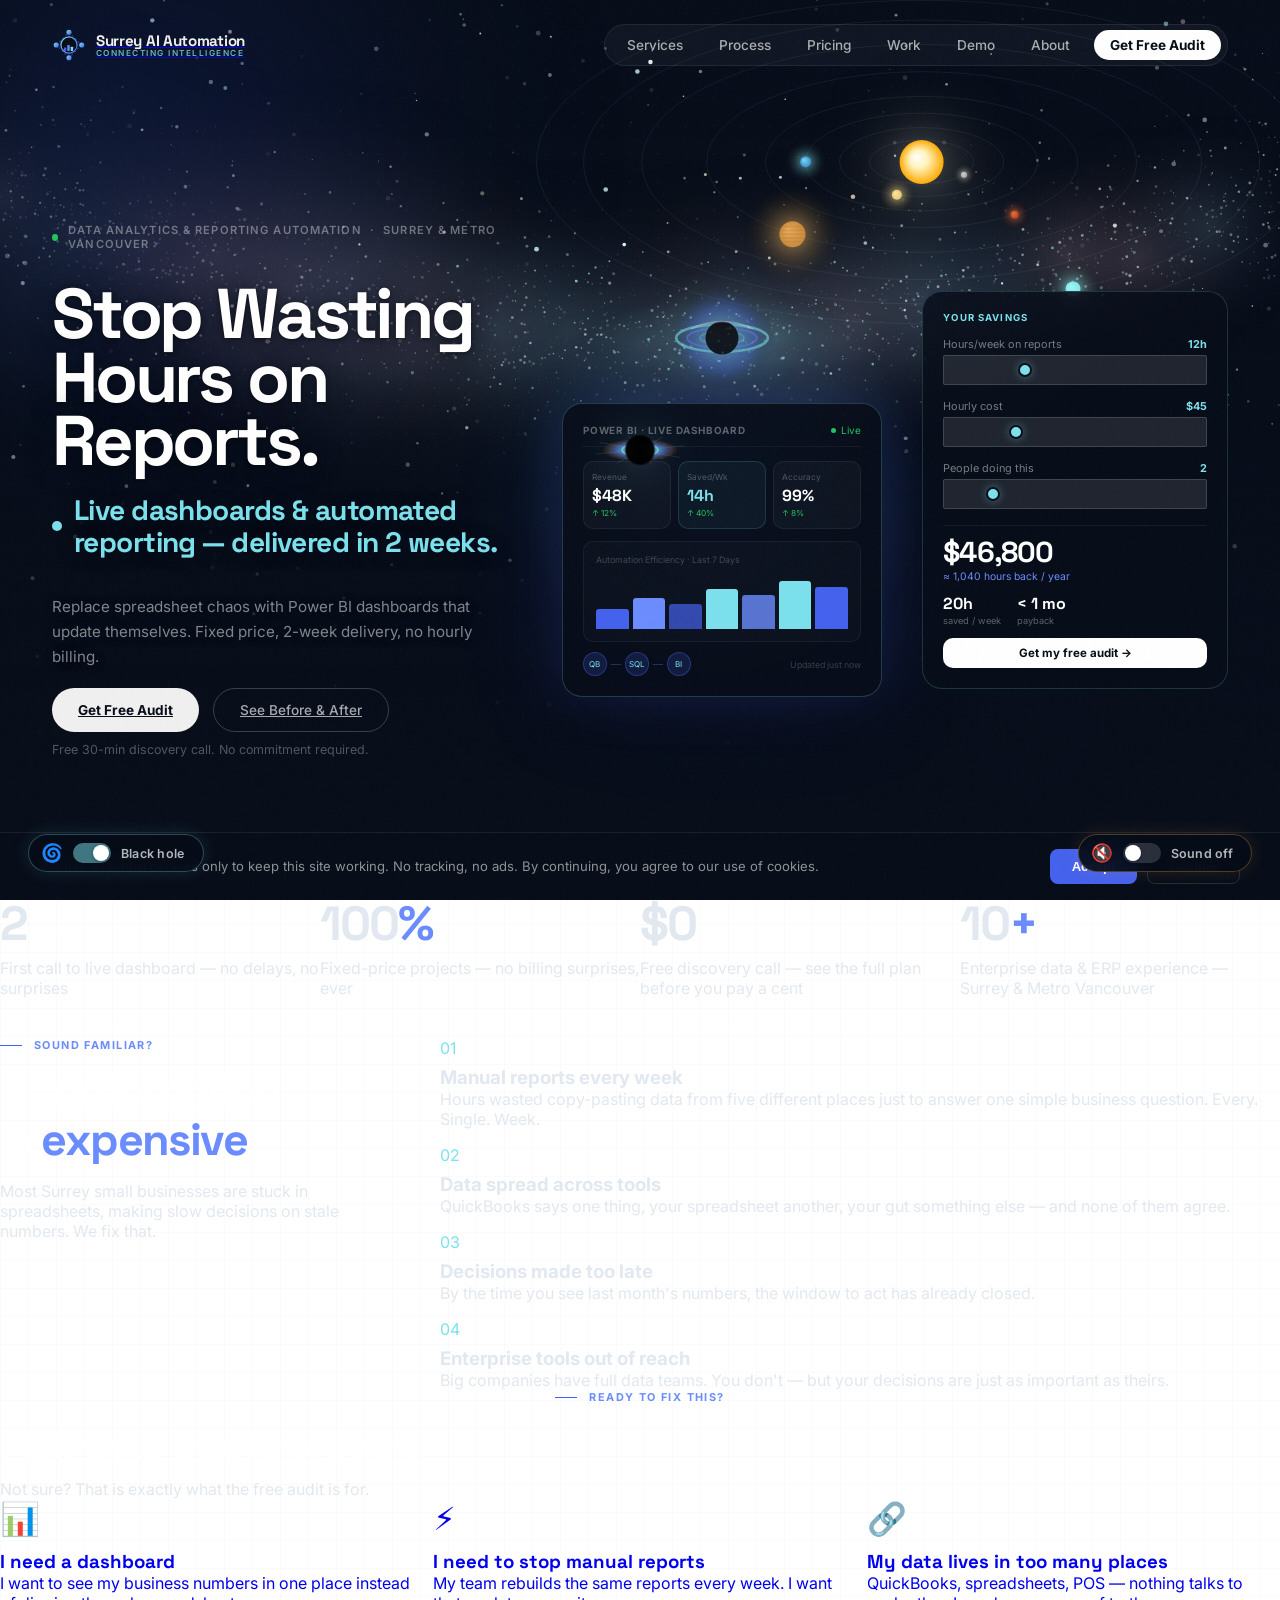
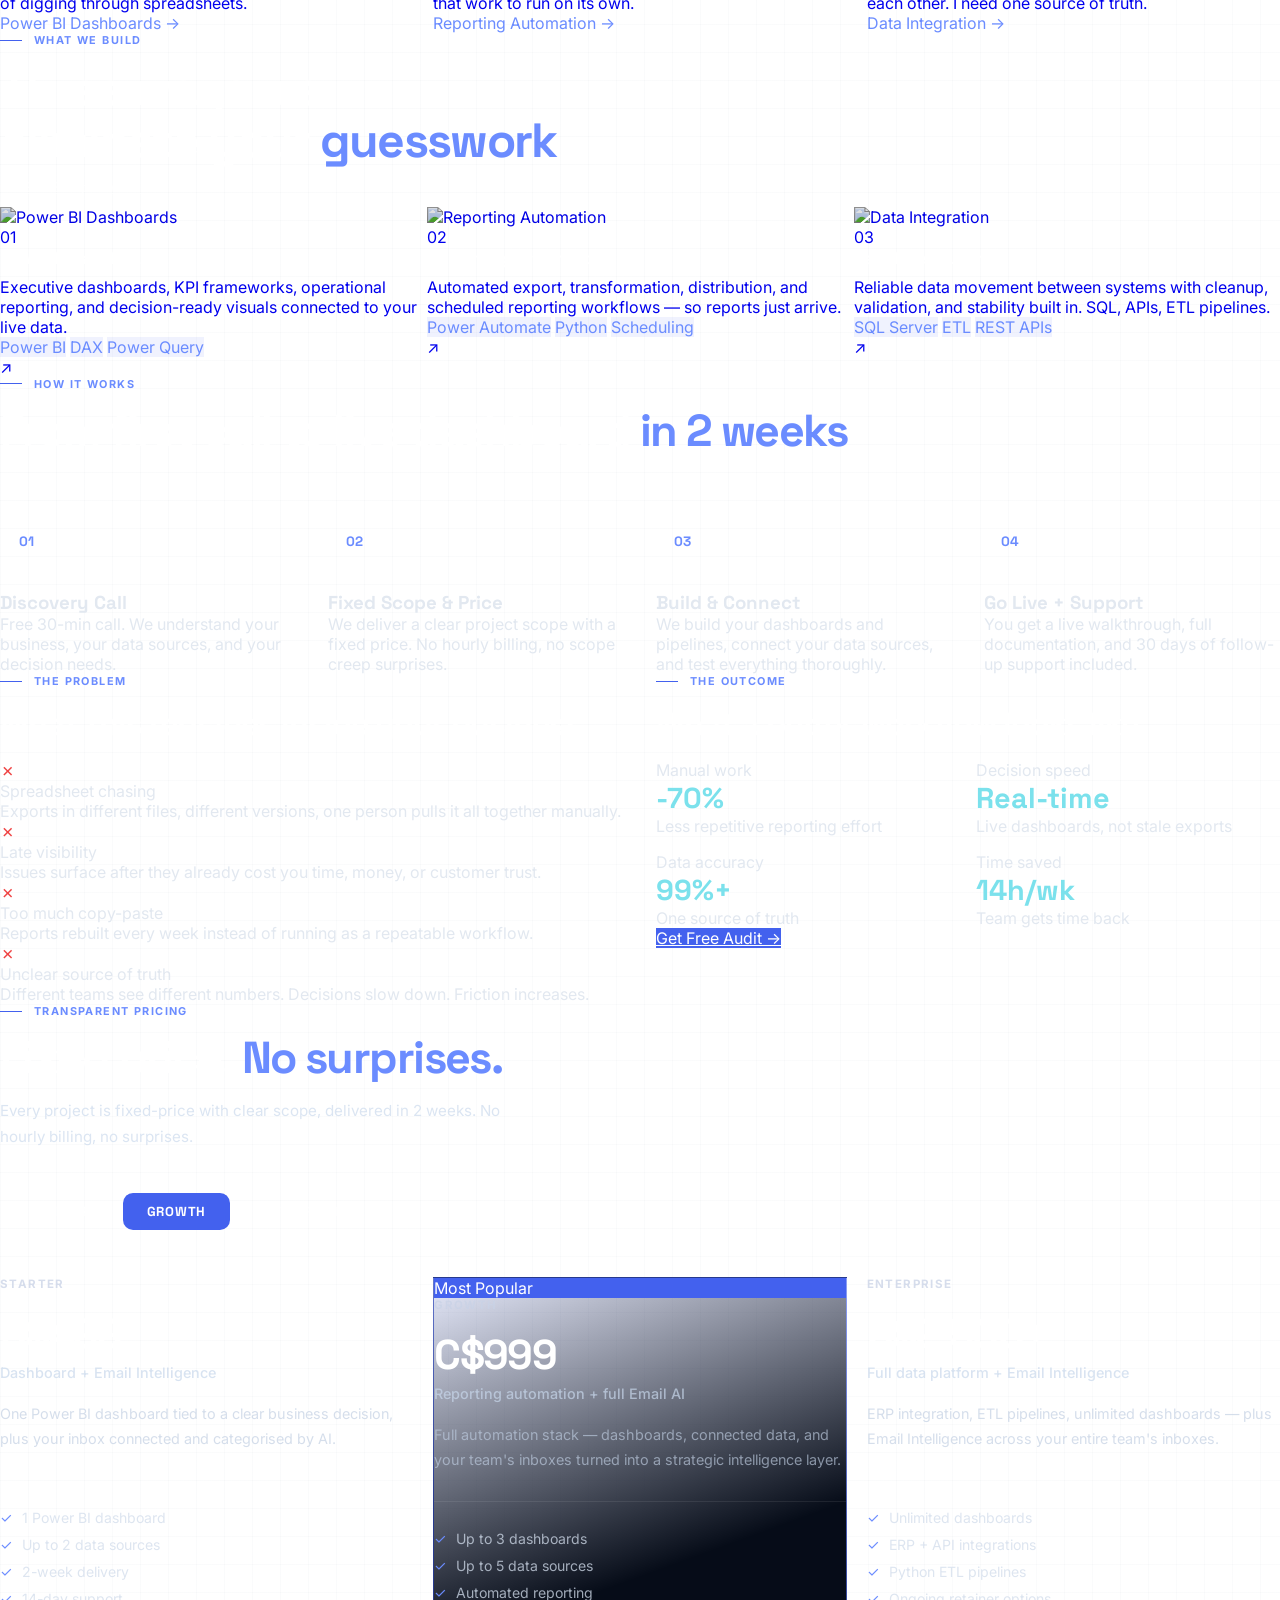
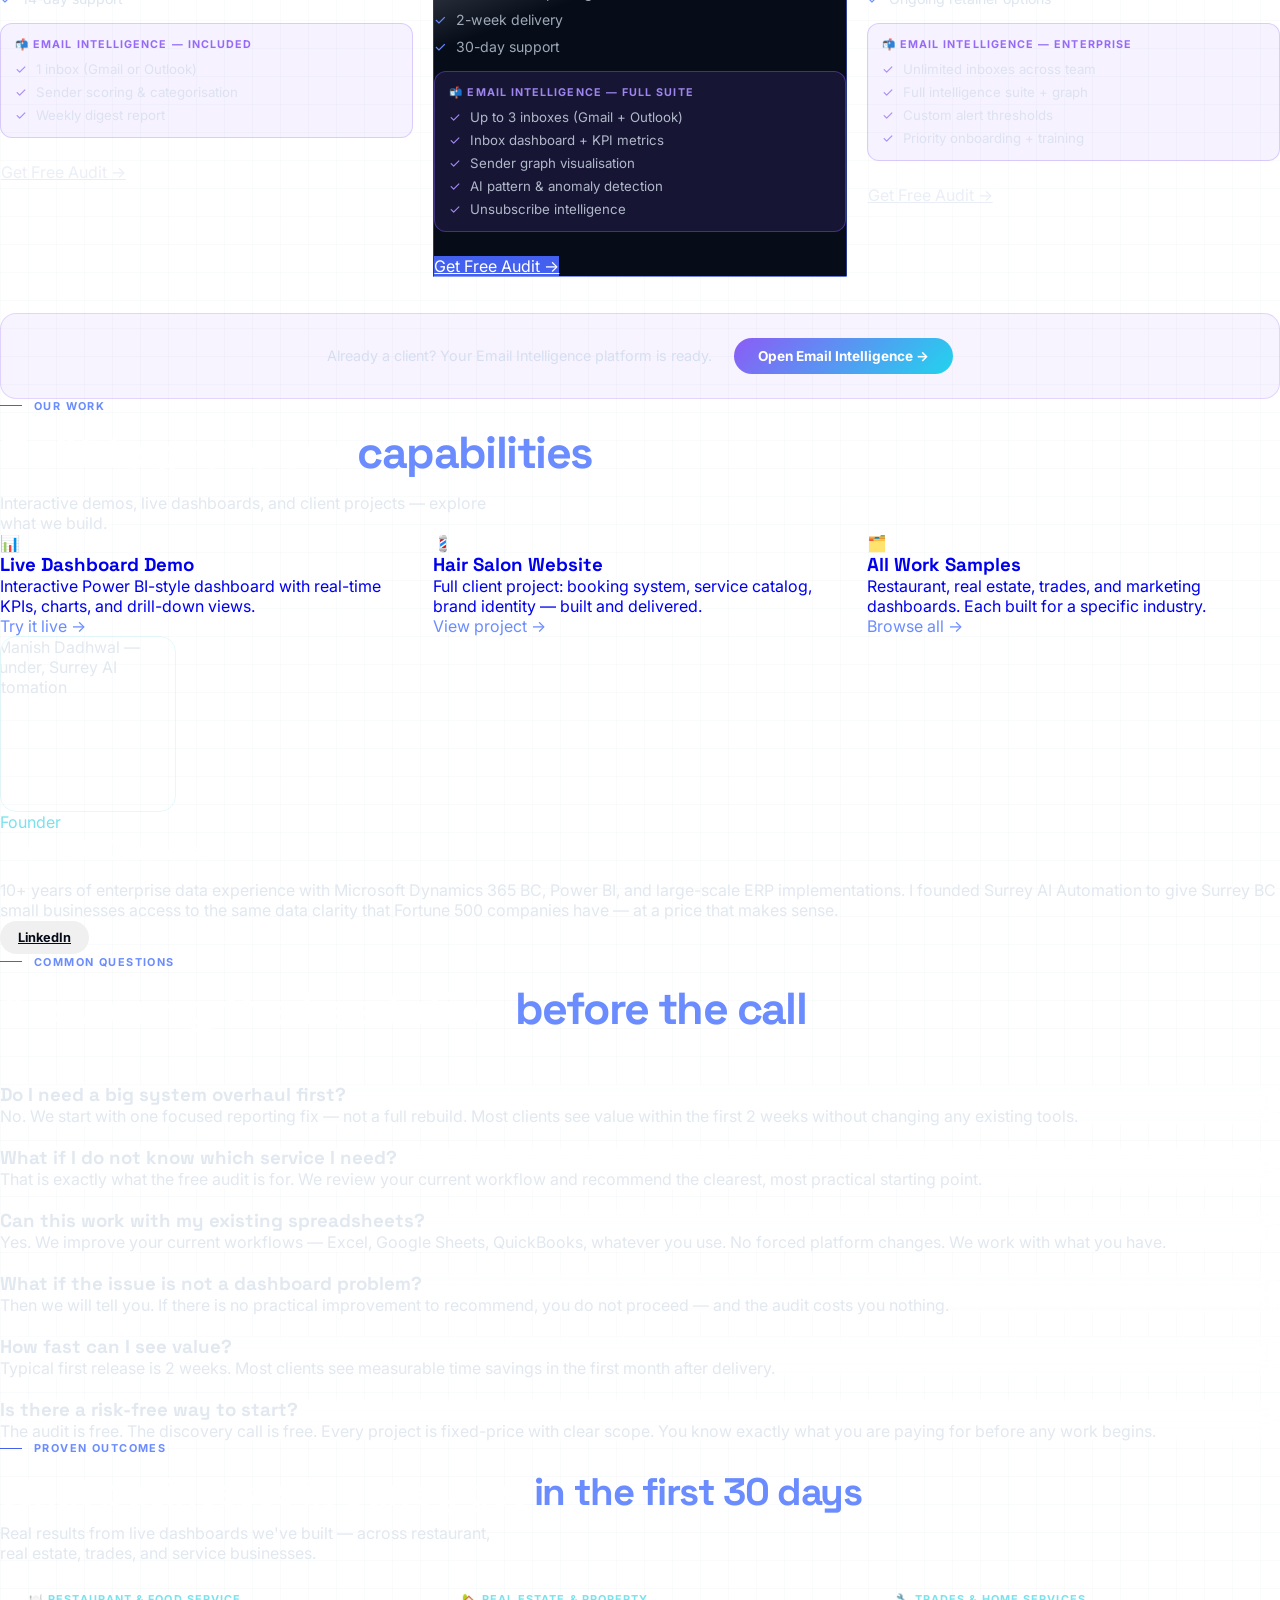
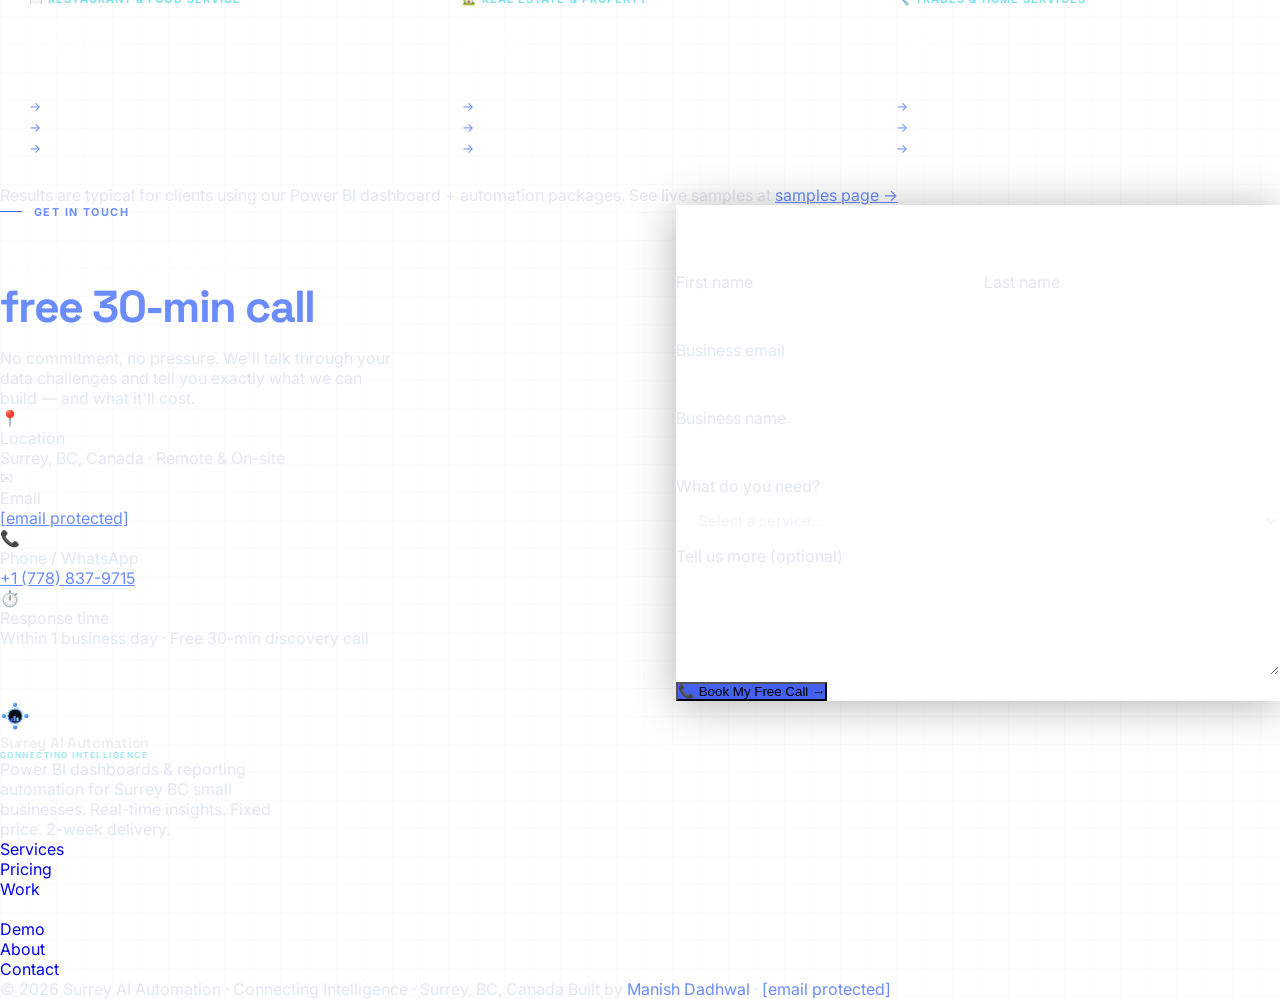
==== Desktop/AI & Automation/AI youtube automation-Claude Cowork/AI Youtube automation/surrey-ai-automation-site/index.html @ db2958de "fix: reduce video brightness to 0.32, add dark overlay for hero readability" ====
﻿<!DOCTYPE html>
<html lang="en">
<head>
  <meta charset="UTF-8" />
  <meta name="viewport" content="width=device-width, initial-scale=1.0" />
  <title>Surrey AI Automation · Connecting Intelligence · Power BI & Reporting · Surrey BC</title>
  <meta name="description" content="Connecting Intelligence — Surrey AI Automation builds Power BI dashboards and automated reporting pipelines for Surrey BC small businesses. Real-time insights. Fixed price. 2-week delivery." />

  <!-- ── SEO Open Graph ── -->
  <meta property="og:type"        content="website" />
  <meta property="og:url"         content="https://surreyaiautomation.online/" />
  <meta property="og:title"       content="Surrey AI Automation · Power BI Dashboards & Reporting for Surrey BC" />
  <meta property="og:description" content="Real-time Power BI dashboards and automated reporting for Surrey BC small businesses. Fixed price, 2-week delivery." />
  <meta property="og:image"       content="https://surreyaiautomation.online/og-image.png" />
  <meta name="twitter:card"       content="summary_large_image" />
  <meta name="twitter:title"      content="Surrey AI Automation · Power BI & Reporting Surrey BC" />
  <meta name="twitter:description" content="Real-time dashboards for Surrey restaurants, real estate, trades & more. Fixed price. 2-week delivery." />
  <meta name="twitter:image"      content="https://surreyaiautomation.online/og-image.png" />

  <link rel="canonical" href="https://surreyaiautomation.online/" />

  <!-- ── Local SEO ── -->
  <meta name="geo.region"    content="CA-BC" />
  <meta name="geo.placename" content="Surrey, British Columbia" />
  <meta name="geo.position"  content="49.1913;-122.8490" />
  <meta name="ICBM"          content="49.1913, -122.8490" />

  <!-- ── AI training opt-out & content protection ── -->
  <meta name="robots" content="noai, noimageai, noimageindex" />
  <meta name="CCBot" content="noindex, nofollow" />
  <meta name="GPTBot" content="noindex, nofollow" />
  <meta name="Google-Extended" content="noindex, nofollow" />
  <meta name="anthropic-ai" content="noindex, nofollow" />
  <meta name="ClaudeBot" content="noindex, nofollow" />
  <meta name="Bytespider" content="noindex, nofollow" />
  <meta name="FacebookBot" content="noindex, nofollow" />
  <meta name="Applebot-Extended" content="noindex, nofollow" />
  <meta name="PerplexityBot" content="noindex, nofollow" />
  <meta name="Omgilibot" content="noindex, nofollow" />
  <meta name="Diffbot" content="noindex, nofollow" />
  <meta name="cohere-ai" content="noindex, nofollow" />
  <meta name="copyright" content="© 2026 Surrey AI Automation. All rights reserved. Unauthorised reproduction, scraping, or AI training use strictly prohibited." />

  <!-- ── JSON-LD LocalBusiness Schema ── -->
  <script type="application/ld+json">
  {
    "@context": "https://schema.org",
    "@type": "LocalBusiness",
    "name": "Surrey AI Automation",
    "description": "Power BI dashboards and reporting automation for Surrey BC small businesses. Real-time insights, fixed price, 2-week delivery.",
    "url": "https://surreyaiautomation.online",
    "logo": "https://surreyaiautomation.online/og-image.png",
    "image": "https://surreyaiautomation.online/og-image.png",
    "telephone": "+17788379715",
    "email": "hello@surreyaiautomation.online",
    "address": {
      "@type": "PostalAddress",
      "addressLocality": "Surrey",
      "addressRegion": "BC",
      "addressCountry": "CA"
    },
    "geo": {
      "@type": "GeoCoordinates",
      "latitude": 49.1913,
      "longitude": -122.8490
    },
    "areaServed": {
      "@type": "GeoCircle",
      "geoMidpoint": { "@type": "GeoCoordinates", "latitude": 49.1913, "longitude": -122.8490 },
      "geoRadius": "50000"
    },
    "priceRange": "$$",
    "openingHours": "Mo-Fr 09:00-18:00",
    "sameAs": ["https://linkedin.com/in/manish-dadhwal"],
    "hasOfferCatalog": {
      "@type": "OfferCatalog",
      "name": "AI & Analytics Services",
      "itemListElement": [
        { "@type": "Offer", "itemOffered": { "@type": "Service", "name": "Power BI Dashboard" } },
        { "@type": "Offer", "itemOffered": { "@type": "Service", "name": "Reporting Automation" } },
        { "@type": "Offer", "itemOffered": { "@type": "Service", "name": "Data Integration" } }
      ]
    }
  }
  </script>

  <link rel="preconnect" href="https://fonts.googleapis.com" />
  <link rel="preconnect" href="https://fonts.gstatic.com" crossorigin />
  <link href="https://fonts.googleapis.com/css2?family=Space+Grotesk:wght@400;500;600;700&family=Inter:wght@300;400;500;600&display=swap" rel="stylesheet" />
  <!-- Static, render-blocking Tailwind CSS (compiled) — applies before first paint in every browser/mode. No runtime JIT race. -->
  <link rel="stylesheet" href="tailwind.css" />
  <!-- Prevent flash of unstyled/misaligned content in incognito (no cache) -->
  <style>html{visibility:hidden;opacity:0;transition:opacity .35s ease}</style>
  <script src="https://cdn.jsdelivr.net/npm/gsap@3.12.5/dist/gsap.min.js"></script>
  <script src="https://cdn.jsdelivr.net/npm/gsap@3.12.5/dist/ScrollTrigger.min.js"></script>
  <style>
    :root {
      --bg:    #060C18;
      --blue:  #4361EE;
      --blue2: #6B8CFF;
      --teal:  #7BE1EC;
      --green: #22C55E;
    }
    * { box-sizing: border-box; margin: 0; padding: 0; }
    html { scroll-behavior: smooth; }
    body {
      font-family: 'Inter', system-ui, -apple-system, BlinkMacSystemFont, 'Segoe UI', sans-serif;
      background: transparent;
      color: #e2e8f0;
      overflow-x: hidden;
    }

    /* ── Grain overlay ── */
    body::after {
      content: '';
      position: fixed; inset: 0; z-index: 9999; pointer-events: none; opacity: 0.035;
      background-image: url("data:image/svg+xml,%3Csvg viewBox='0 0 200 200' xmlns='http://www.w3.org/2000/svg'%3E%3Cfilter id='n'%3E%3CfeTurbulence type='fractalNoise' baseFrequency='0.85' numOctaves='4' stitchTiles='stitch'/%3E%3C/filter%3E%3Crect width='100%25' height='100%25' filter='url(%23n)'/%3E%3C/svg%3E");
      background-size: 150px 150px;
    }

    /* ── Watermark ── */
    body::before {
      content: '';
      position: fixed; inset: 0; pointer-events: none; z-index: 0;
      background-image: url("data:image/svg+xml,%3Csvg xmlns='http://www.w3.org/2000/svg' width='520' height='180'%3E%3Ctext x='50%25' y='50%25' dominant-baseline='middle' text-anchor='middle' font-family='monospace' font-size='15' font-weight='700' letter-spacing='7' fill='%234361EE' fill-opacity='0.022' transform='rotate(-22 260 90)'%3ECONNECTING INTELLIGENCE%3C/text%3E%3C/svg%3E");
      background-repeat: repeat;
      background-size: 520px 180px;
    }

    /* ── Grid bg ── */
    .grid-bg {
      background-image:
        linear-gradient(rgba(148,163,184,0.045) 1px, transparent 1px),
        linear-gradient(90deg, rgba(148,163,184,0.045) 1px, transparent 1px);
      background-size: 28px 28px;
    }

    /* ── Black Hole Cursor ── */
    #bh-cursor { position:fixed; width:0; height:0; pointer-events:none; z-index:99999; will-change:transform; transition:opacity .2s; }
    #bh-cursor canvas { position:absolute; transform:translate(-50%,-50%); pointer-events:none; }
    * { cursor: none; }
    a, button, input, select, textarea, label, [role="button"], summary { cursor: auto !important; }
    #contact, #contact * { cursor: auto !important; }
    .mobile-menu, .mobile-menu * { cursor: auto !important; }
    .nav-hamburger { cursor: pointer !important; }
    @media (hover:none) { * { cursor: auto !important; } #bh-cursor { display:none; } .bh-toggle { display:none !important; } }
    body.bh-off * { cursor: auto !important; }
    body.bh-off #bh-cursor { display:none !important; }
    body.bh-off .grav-word { transform:none !important; filter:none !important; color:inherit !important; }
    .bh-toggle { position:fixed; bottom:28px; left:28px; z-index:99998; display:flex; align-items:center; gap:10px; background:rgba(6,12,24,.92); border:1px solid rgba(123,225,236,.3); backdrop-filter:blur(12px); border-radius:999px; padding:8px 18px 8px 12px; cursor:pointer !important; transition:border-color .3s, box-shadow .3s; box-shadow:0 0 18px rgba(123,225,236,.12); }
    .bh-toggle:hover { border-color:rgba(123,225,236,.55); box-shadow:0 0 24px rgba(123,225,236,.22); }
    .bh-toggle-icon { font-size:1.1rem; line-height:1; }
    .bh-toggle-track { width:38px; height:20px; border-radius:10px; background:rgba(255,255,255,.15); position:relative; transition:background .2s; }
    .bh-toggle-track.active { background:rgba(123,225,236,.5); }
    .bh-toggle-knob { width:16px; height:16px; border-radius:50%; background:#fff; position:absolute; top:2px; left:2px; transition:left .2s; box-shadow:0 1px 4px rgba(0,0,0,.3); }
    .bh-toggle-track.active .bh-toggle-knob { left:20px; }
    .bh-toggle-label { font-size:.78rem; color:rgba(255,255,255,.7); font-weight:600; letter-spacing:.02em; user-select:none; }

    /* ── AUDIO TOGGLE (handled by bh-background.js) ── */

    /* ── NAV ── */
    nav { position:fixed; top:0; left:0; right:0; z-index:1000; padding:24px 52px; display:flex; align-items:center; justify-content:space-between; transition:padding .35s,background .35s; }
    nav.scrolled { padding:14px 52px; background:rgba(6,12,24,.93); backdrop-filter:blur(20px); border-bottom:1px solid rgba(255,255,255,.07); }
    .nav-logo { display:flex; align-items:center; gap:10px; }
    .logo-text  { display:flex; flex-direction:column; gap:1px; line-height:1; }
    .logo-name  { font-family:'Space Grotesk',system-ui,-apple-system,BlinkMacSystemFont,'Segoe UI',sans-serif; font-size:.95rem; font-weight:700; color:#f0f0f0; letter-spacing:-.02em; }
    .logo-sub   { font-size:.52rem; font-weight:600; letter-spacing:.18em; text-transform:uppercase; color:var(--teal); opacity:.8; }

    /* ── HERO ── */
    .hero { position:relative; height:100vh; min-height:700px; display:flex; align-items:center; overflow:hidden; background:transparent; }
    .hero-atmo { position:absolute; inset:0; z-index:0; pointer-events:none; }
    .atmo-blob { position:absolute; border-radius:50%; }
    .atmo-1 { width:700px; height:700px; background:radial-gradient(circle,rgba(13,25,65,.75) 0%,transparent 70%); top:-200px; left:-200px; filter:blur(80px); }
    .atmo-2 { width:500px; height:500px; background:radial-gradient(circle,rgba(6,25,55,.8) 0%,transparent 70%); bottom:-80px; right:0; filter:blur(80px); }
    .atmo-3 { width:380px; height:380px; background:radial-gradient(circle,rgba(123,225,236,.07) 0%,transparent 70%); top:50%; left:48%; transform:translate(-50%,-50%); filter:blur(60px); }

    .hero-dots { position:absolute; inset:0; z-index:0; background-image:radial-gradient(rgba(255,255,255,.04) 1px,transparent 1px); background-size:28px 28px; mask-image:radial-gradient(ellipse 80% 80% at 50% 50%,black 30%,transparent 100%); }

    .hero-grid { position:relative; z-index:2; width:100%; padding:0 52px; padding-top:80px; display:grid; grid-template-columns:40% 1fr 26%; align-items:center; gap:24px; }

    /* Hero left */
    .hero-tag { display:flex; align-items:center; gap:10px; margin-bottom:32px; font-size:.7rem; font-weight:600; letter-spacing:.1em; text-transform:uppercase; color:rgba(255,255,255,.38); }
    .hero-dot  { width:7px; height:7px; background:var(--green); border-radius:50%; animation:pdot 2.2s ease-in-out infinite; }
    @keyframes pdot { 0%,100%{opacity:1;box-shadow:0 0 0 0 rgba(34,197,94,.4)} 50%{opacity:.7;box-shadow:0 0 0 5px rgba(34,197,94,0)} }

    h1.hero-headline { font-family:'Space Grotesk',system-ui,-apple-system,BlinkMacSystemFont,'Segoe UI',sans-serif; font-size:clamp(3rem,5.5vw,5.8rem); font-weight:700; line-height:.9; letter-spacing:-.045em; color:#fff; margin-bottom:20px; text-shadow:0 2px 24px rgba(6,12,24,0.85),0 1px 4px rgba(0,0,0,0.6); }

    .hero-accent { display:flex; align-items:center; gap:12px; margin-bottom:36px; }
    .hero-accent-dot { width:10px; height:10px; background:var(--teal); border-radius:50%; flex-shrink:0; }
    .hero-accent-text { font-family:'Space Grotesk',system-ui,-apple-system,BlinkMacSystemFont,'Segoe UI',sans-serif; font-size:clamp(1.3rem,2.2vw,2.1rem); font-weight:700; color:var(--teal); text-shadow:0 2px 16px rgba(6,12,24,0.8); line-height:1.15; letter-spacing:-.02em; }

    .hero-btns { display:flex; gap:14px; flex-wrap:wrap; }
    .btn-white  { display:inline-flex; align-items:center; gap:8px; background:#f0f0f0; color:#060C18; padding:13px 26px; border-radius:100px; font-weight:700; font-size:.85rem; transition:opacity .2s,transform .25s; }
    .btn-white:hover  { opacity:.88; transform:translateY(-2px); }
    .btn-ghost  { display:inline-flex; align-items:center; gap:8px; border:1px solid rgba(255,255,255,.2); color:rgba(255,255,255,.65); padding:13px 26px; border-radius:100px; font-weight:500; font-size:.85rem; transition:border-color .2s,color .2s,transform .25s; }
    .btn-ghost:hover  { border-color:rgba(255,255,255,.4); color:#fff; transform:translateY(-2px); }

    /* Hero center – cursor-tracked */
    .hero-visual-wrap { display:flex; align-items:center; justify-content:center; position:relative; transform-style:preserve-3d; will-change:transform; }
    .hero-visual-glow { position:absolute; width:420px; height:420px; background:radial-gradient(circle,rgba(67,97,238,.22) 0%,rgba(123,225,236,.08) 40%,transparent 70%); top:50%; left:50%; transform:translate(-50%,-50%); pointer-events:none; animation:vpulse 4s ease-in-out infinite; }
    @keyframes vpulse { 0%,100%{opacity:.6;transform:translate(-50%,-50%) scale(1)} 50%{opacity:1;transform:translate(-50%,-50%) scale(1.08)} }

    .hero-dashboard { position:relative; width:320px; background:rgba(6,12,24,.88); backdrop-filter:blur(20px); border:1px solid rgba(123,225,236,.22); border-radius:20px; padding:20px; box-shadow:0 0 60px rgba(67,97,238,.22),0 0 120px rgba(67,97,238,.1),0 20px 60px rgba(0,0,0,.6); animation:float 6s ease-in-out infinite; }
    @keyframes float { 0%,100%{transform:translateY(0)} 50%{transform:translateY(-16px)} }

    .hdb-hdr { display:flex; justify-content:space-between; align-items:center; margin-bottom:14px; padding-bottom:10px; border-bottom:1px solid rgba(255,255,255,.05); }
    .hdb-hdr-title { font-size:.62rem; font-weight:700; letter-spacing:.08em; text-transform:uppercase; color:rgba(255,255,255,.35); }
    .hdb-live { display:flex; align-items:center; gap:5px; font-size:.62rem; color:var(--green); }
    .hdb-live-dot { width:5px; height:5px; background:var(--green); border-radius:50%; animation:pdot 2s infinite; }

    .hdb-kpis { display:grid; grid-template-columns:1fr 1fr 1fr; gap:7px; margin-bottom:12px; }
    .hdb-kpi { background:rgba(255,255,255,.03); border:1px solid rgba(255,255,255,.06); border-radius:10px; padding:10px 8px; }
    .hdb-kpi.accent { background:rgba(123,225,236,.05); border-color:rgba(123,225,236,.15); }
    .hdb-kpi-l { font-size:.52rem; color:rgba(255,255,255,.28); margin-bottom:3px; }
    .hdb-kpi-v { font-family:'Space Grotesk',system-ui,-apple-system,BlinkMacSystemFont,'Segoe UI',sans-serif; font-size:1rem; font-weight:700; color:#fff; }
    .hdb-kpi.accent .hdb-kpi-v { color:var(--teal); }
    .hdb-kpi-d { font-size:.52rem; color:var(--green); margin-top:2px; }

    .hdb-chart { background:rgba(255,255,255,.02); border:1px solid rgba(255,255,255,.05); border-radius:10px; padding:12px; margin-bottom:10px; }
    .hdb-chart-lbl { font-size:.55rem; color:rgba(255,255,255,.22); margin-bottom:8px; }
    .hdb-bars { display:flex; align-items:flex-end; gap:4px; height:56px; }
    .hdb-bar { flex:1; border-radius:3px 3px 0 0; min-height:4px; }

    .hdb-footer { display:flex; align-items:center; justify-content:space-between; }
    .hdb-nodes { display:flex; align-items:center; gap:4px; }
    .hdb-node { width:24px; height:24px; border-radius:50%; background:rgba(67,97,238,.18); border:1px solid rgba(67,97,238,.38); display:flex; align-items:center; justify-content:center; font-size:.5rem; color:var(--teal); }
    .hdb-line  { width:10px; height:1px; background:rgba(107,140,255,.28); }
    .hdb-time  { font-size:.55rem; color:rgba(255,255,255,.2); }

    /* Hero right – insights card */
    .hero-insights { background:rgba(6,12,24,.85); backdrop-filter:blur(16px); border:1px solid rgba(123,225,236,.18); border-radius:20px; padding:20px; min-width:260px; }
    .roi-mini-title { font-size:.6rem; font-weight:700; letter-spacing:.12em; text-transform:uppercase; color:var(--teal); margin-bottom:14px; }
    .roi-mini-slider-group { margin-bottom:10px; }
    .roi-mini-slider-group:last-of-type { margin-bottom:14px; }
    .roi-mini-row { display:flex; justify-content:space-between; align-items:center; margin-bottom:4px; }
    .roi-mini-label { font-size:.68rem; color:rgba(255,255,255,.45); }
    .roi-mini-val { font-size:.68rem; font-weight:700; color:var(--teal); }
    .roi-mini-slider { -webkit-appearance:none; appearance:none; width:100%; height:3px; border-radius:2px; background:rgba(255,255,255,.1); outline:none; cursor:pointer; }
    .roi-mini-slider::-webkit-slider-thumb { -webkit-appearance:none; width:14px; height:14px; border-radius:50%; background:var(--teal); border:2px solid #060C18; box-shadow:0 0 8px rgba(123,225,236,.4); cursor:pointer; }
    .roi-mini-slider::-moz-range-thumb { width:14px; height:14px; border-radius:50%; background:var(--teal); border:2px solid #060C18; box-shadow:0 0 8px rgba(123,225,236,.4); cursor:pointer; }
    .roi-mini-slider::-moz-range-track { height:3px; border-radius:2px; background:rgba(255,255,255,.1); }
    .roi-mini-divider { height:1px; background:rgba(255,255,255,.06); margin:12px 0; }
    .roi-mini-dollar { font-family:'Space Grotesk',system-ui,sans-serif; font-size:1.8rem; font-weight:700; color:#fff; letter-spacing:-.03em; line-height:1; }
    .roi-mini-sub { font-size:.65rem; color:var(--blue2); margin-top:4px; }
    .roi-mini-stats { display:flex; gap:16px; margin-top:10px; }
    .roi-mini-stat-val { font-family:'Space Grotesk',sans-serif; font-size:1rem; font-weight:700; color:#fff; }
    .roi-mini-stat-lbl { font-size:.58rem; color:rgba(255,255,255,.35); margin-top:1px; }
    .roi-mini-cta { display:block; margin-top:12px; text-align:center; padding:8px 14px; border-radius:10px; background:#fff; color:#060C18; font-size:.72rem; font-weight:700; text-decoration:none; transition:transform .2s,box-shadow .2s; }
    .roi-mini-cta:hover { transform:translateY(-1px); box-shadow:0 4px 16px rgba(255,255,255,.15); }

    /* Hero social + scroll */
    .hero-social { position:absolute; bottom:32px; right:52px; z-index:3; display:flex; gap:8px; }
    .hero-social a { width:34px; height:34px; border-radius:50%; border:1px solid rgba(255,255,255,.14); display:flex; align-items:center; justify-content:center; font-size:12px; color:rgba(255,255,255,.45); text-decoration:none; transition:border-color .2s,color .2s; }
    .hero-social a:hover { border-color:rgba(255,255,255,.38); color:#fff; }
    .hero-scroll { position:absolute; bottom:30px; left:50%; transform:translateX(-50%); z-index:3; width:30px; height:30px; border-radius:50%; border:1px solid rgba(255,255,255,.18); display:flex; align-items:center; justify-content:center; font-size:12px; color:rgba(255,255,255,.38); text-decoration:none; animation:bounce 2.5s ease-in-out infinite; }
    @keyframes bounce { 0%,100%{transform:translateX(-50%) translateY(0)} 50%{transform:translateX(-50%) translateY(7px)} }

    /* ── MARQUEE ── */
    .marquee-strip { border-top:1px solid rgba(255,255,255,.07); border-bottom:1px solid rgba(255,255,255,.07); padding:14px 0; overflow:hidden; background:rgba(255,255,255,.02); }
    .marquee-track { display:flex; white-space:nowrap; animation:mscroll 32s linear infinite; width:max-content; }
    .marquee-item  { display:inline-flex; align-items:center; gap:10px; padding:0 28px; font-size:.73rem; font-weight:600; color:rgba(255,255,255,.2); letter-spacing:.09em; text-transform:uppercase; }
    .marquee-dot   { color:var(--blue); font-size:.5rem; }
    @keyframes mscroll { from{transform:translateX(0)} to{transform:translateX(-50%)} }

    /* ── SECTION HELPERS ── */
    .section-eyebrow { display:flex; align-items:center; gap:12px; margin-bottom:16px; }
    .ey-line { width:22px; height:1px; background:var(--blue); flex-shrink:0; }
    .ey-text { font-size:.68rem; font-weight:700; letter-spacing:.13em; text-transform:uppercase; color:var(--blue2); }

    /* ── CODE BLOCK ── */
    .code-line { opacity:0; transform:translateY(10px); transition:opacity .35s ease, transform .35s ease; }
    .terminal-shine { transform:translateX(-140%); transition:transform .6s ease; }
    .code-block-revealed .code-line { opacity:1; transform:none; }
    .code-block-revealed .code-line:nth-child(1){ transition-delay:.05s; }
    .code-block-revealed .code-line:nth-child(2){ transition-delay:.15s; }
    .code-block-revealed .code-line:nth-child(3){ transition-delay:.25s; }
    .code-block-revealed .code-line:nth-child(4){ transition-delay:.35s; }
    .code-block-revealed .code-line:nth-child(5){ transition-delay:.45s; }
    .code-block-revealed .code-line:nth-child(6){ transition-delay:.55s; }
    .code-block-revealed .code-line:nth-child(7){ transition-delay:.65s; }
    .code-block-revealed .code-line:nth-child(8){ transition-delay:.75s; }
    .code-block-revealed .terminal-shine { transform:translateX(140%); transition-delay:.3s; }
    .caret { display:inline-block; margin-left:2px; }

    /* ── SERVICE CARDS ── */
    .service-card::before { content:""; position:absolute; inset:0; border-radius:1rem; background:linear-gradient(135deg,rgba(123,225,236,0),rgba(67,97,238,0)); transition:all .28s ease-out; pointer-events:none; z-index:1; }
    .service-card:hover::before { background:linear-gradient(135deg,rgba(123,225,236,.05),rgba(67,97,238,.06)); }
    .service-card:hover img { transform: scale(1.06); filter: brightness(1.0) saturate(1.2) !important; }

    /* ── PIPELINE PACKET ── */
    .packet { filter:drop-shadow(0 0 6px rgba(123,225,236,.55)); }

    /* ── PROCESS STEPS ── */
    .step-circle { width:52px; height:52px; border:1px solid rgba(255,255,255,.14); background:rgba(255,255,255,.03); border-radius:50%; display:flex; align-items:center; justify-content:center; font-family:'Space Grotesk',system-ui,-apple-system,BlinkMacSystemFont,'Segoe UI',sans-serif; font-weight:700; font-size:.85rem; color:var(--blue2); margin-bottom:24px; }

    /* ── CONTACT FORM ── */
    input, select, textarea { width:100%; padding:14px 18px; background:rgba(255,255,255,.07); border:1px solid rgba(255,255,255,.15); border-radius:10px; color:#f1f5f9; font-size:.92rem; font-family:'Inter',sans-serif; outline:none; transition:border-color .25s, box-shadow .25s, background .25s; }
    input:focus, select:focus, textarea:focus { border-color:rgba(67,97,238,.6); box-shadow:0 0 0 3px rgba(67,97,238,.15), 0 0 20px rgba(67,97,238,.08); background:rgba(255,255,255,.09); }
    input:hover, select:hover, textarea:hover { border-color:rgba(255,255,255,.22); background:rgba(255,255,255,.08); }
    input::placeholder, textarea::placeholder { color:rgba(255,255,255,.32); }
    select option { background:#060C18; color:#e2e8f0; }
    textarea { resize:vertical; min-height:110px; }

    /* ── TECH BADGE ── */
    .tech-badge { font-size:.78rem; font-weight:600; letter-spacing:.04em; color:rgba(255,255,255,.38); border:1px solid rgba(255,255,255,.09); border-radius:999px; padding:6px 14px; background:rgba(255,255,255,.03); transition:color .2s,border-color .2s; }
    .tech-badge:hover { color:rgba(123,225,236,.75); border-color:rgba(123,225,236,.28); }

    /* ── RESULT CARD ── */
    .result-card { border-radius:1.25rem; border:1px solid rgba(255,255,255,.08); background:rgba(255,255,255,.03); padding:28px; transition:border-color .25s,transform .25s; }
    .result-card:hover { border-color:rgba(107,140,255,.22); transform:translateY(-3px); }
    .result-card .rc-industry { font-size:.68rem; font-weight:700; letter-spacing:.1em; text-transform:uppercase; color:var(--teal); margin-bottom:14px; }
    .result-card .rc-metric { font-family:'Space Grotesk',sans-serif; font-size:2.4rem; font-weight:700; letter-spacing:-.04em; color:#fff; line-height:1; margin-bottom:6px; }
    .result-card .rc-metric span { font-size:1.2rem; color:rgba(255,255,255,.4); }
    .result-card .rc-label { font-size:.82rem; color:rgba(255,255,255,.45); margin-bottom:18px; }
    .result-card .rc-items { list-style:none; display:flex; flex-direction:column; gap:6px; }
    .result-card .rc-items li { font-size:.8rem; color:rgba(255,255,255,.4); display:flex; gap:7px; align-items:flex-start; }
    .result-card .rc-items li::before { content:"→"; color:var(--blue2); flex-shrink:0; }

    /* ── FOOTER ── */
    footer a { text-decoration:none; }

    /* ── REAL HUMMINGBIRD PHOTO ── */
    .hero-bird-wrap {
      position: relative;
      display: flex;
      align-items: center;
      justify-content: center;
      width: 340px;
      /* Float animation on wrapper keeps translateY separate from img scaleY */
      animation: birdFloat 3.8s ease-in-out infinite;
    }
    @keyframes birdFloat {
      0%,100% { transform: translateY(0)     rotate( 0.5deg); }
      50%      { transform: translateY(-14px) rotate(-0.5deg); }
    }
    .hero-bird-img {
      display: block;
      width: 340px;
      height: auto;
      /* PNG background removed — no mask needed */
      filter: drop-shadow(0 0 28px rgba(123,225,236,.38)) drop-shadow(0 10px 36px rgba(0,0,0,.55));
      transform-origin: 50% 50%;
      /* Wing flutter on img: scaleY only, doesn't conflict with wrapper float */
      animation: birdWingFlutter 0.138s ease-in-out infinite;
    }
    /* Wing flutter: fast scaleY compression mimics hummingbird wingbeat */
    @keyframes birdWingFlutter {
      0%,100% { transform: scaleY(1);    filter: drop-shadow(0 0 28px rgba(123,225,236,.38)) brightness(1.0); }
      25%      { transform: scaleY(0.80); filter: drop-shadow(0 0 32px rgba(123,225,236,.50)) brightness(1.09); }
      60%      { transform: scaleY(0.93); filter: drop-shadow(0 0 26px rgba(123,225,236,.32)) brightness(0.97); }
    }
    .hero-bird-glow {
      position: absolute;
      inset: 0;
      background: radial-gradient(ellipse 65% 55% at 54% 50%, rgba(123,225,236,.12) 0%, transparent 70%);
      pointer-events: none;
      animation: birdGlow 3.8s ease-in-out infinite;
    }
    @keyframes birdGlow {
      0%,100% { opacity: 0.55; transform: scale(1)    translateY(0); }
      50%      { opacity: 1;    transform: scale(1.06) translateY(-7px); }
    }

    /* ── REDUCED MOTION ── */
    @media (prefers-reduced-motion:reduce) {
      *, *::before, *::after { animation:none !important; transition-duration:.01ms !important; }
      .code-line, .terminal-shine { opacity:1 !important; transform:none !important; }
    }

    /* ── TAILWIND FALLBACK — critical layouts hardcoded so CDN cache misses don't break grid ── */
    #stats-grid { display:grid; grid-template-columns:repeat(2,1fr); }
    @media(min-width:768px){ #stats-grid { grid-template-columns:repeat(4,1fr); } }
    .grid { display:grid; }
    .grid-cols-2 { grid-template-columns:repeat(2,1fr); }
    .gap-3 { gap:0.75rem; }
    .gap-4 { gap:1rem; }
    .gap-5 { gap:1.25rem; }
    .gap-8 { gap:2rem; }
    .gap-px { gap:1px; }
    .gap-16 { gap:4rem; }
    .items-center { align-items:center; }
    .items-start { align-items:flex-start; }
    @media(min-width:768px){
      .md\:grid-cols-3 { grid-template-columns:repeat(3,1fr); }
      .md\:grid-cols-4 { grid-template-columns:repeat(4,1fr); }
    }
    @media(min-width:1024px){
      .lg\:grid-cols-2 { grid-template-columns:repeat(2,1fr); }
      .lg\:grid-cols-\[360px_1fr\] { grid-template-columns:360px 1fr; }
      .lg\:grid-cols-\[180px_1fr\] { grid-template-columns:180px 1fr; }
      .gap-18 { gap:4.5rem; }
      .gap-20 { gap:5rem; }
    }

    /* ── RESPONSIVE ── */
    @media (max-width:1024px) {
      .hero-grid { grid-template-columns:1fr; padding:0 24px; padding-top:96px; }
      .hero-visual-wrap, .hero-insights { display:none; }
      .hero-social { right:24px; }
    }
    /* ── MOBILE HAMBURGER ── */
    .nav-hamburger { display:none; background:none; border:none; padding:10px; cursor:pointer; z-index:1002; }
    .nav-hamburger span { display:block; width:22px; height:2px; background:#fff; margin:5px 0; border-radius:2px; transition:transform .3s, opacity .3s; }
    .nav-hamburger.active span:nth-child(1) { transform:rotate(45deg) translate(5px,5px); }
    .nav-hamburger.active span:nth-child(2) { opacity:0; }
    .nav-hamburger.active span:nth-child(3) { transform:rotate(-45deg) translate(5px,-5px); }

    .mobile-menu { display:none; position:fixed; top:0; left:0; right:0; bottom:0; background:rgba(6,12,24,.97); backdrop-filter:blur(24px); z-index:1001; flex-direction:column; align-items:center; justify-content:center; gap:8px; }
    .mobile-menu.open { display:flex; }
    .mobile-menu a { font-family:'Space Grotesk',system-ui,-apple-system,BlinkMacSystemFont,'Segoe UI',sans-serif; font-size:1.3rem; font-weight:600; color:rgba(255,255,255,.7); padding:14px 32px; border-radius:12px; transition:color .2s, background .2s; text-align:center; min-width:200px; }
    .mobile-menu a:hover, .mobile-menu a:active { color:#fff; background:rgba(255,255,255,.05); }
    .mobile-menu .mobile-cta { margin-top:16px; background:var(--blue); color:#fff; font-weight:700; }

    @media (max-width:768px) {
      nav { padding:16px 20px; }
      nav.scrolled { padding:12px 20px; }
      .nav-links-desktop { display:none !important; }
      .nav-hamburger { display:block; }
      section { padding-left:20px !important; padding-right:20px !important; }
      .mx-auto { padding-left:0; padding-right:0; }
      .px-14 { padding-left:20px !important; padding-right:20px !important; }
      h1.hero-headline { font-size:clamp(2.2rem,8vw,3.2rem); }
      .hero-grid { padding:0 20px !important; padding-top:100px !important; }
      .hero-accent-text { font-size:clamp(1.1rem,4vw,1.5rem); }
      #hero-code-shell { margin-top:32px; }
      .grid.lg\\:grid-cols-2 { grid-template-columns:1fr !important; }
      .grid.lg\\:grid-cols-\\[360px_1fr\\] { grid-template-columns:1fr !important; }
      .grid.md\\:grid-cols-3 { grid-template-columns:1fr !important; }
      .grid.md\\:grid-cols-4 { grid-template-columns:repeat(2,1fr) !important; }
      .grid.md\\:grid-cols-\\[180px_1fr\\] { grid-template-columns:1fr !important; }
      .gap-20 { gap:2.5rem !important; }
      .gap-18 { gap:2rem !important; }
      .founder img, .w-44 { width:120px !important; height:120px !important; }
      .flex.gap-8 { gap:1.5rem !important; flex-wrap:wrap; }
    }
    @media (max-width:480px) {
      .hero-grid { padding-top:90px !important; }
      h1.hero-headline { font-size:2rem; }
      .hero-btns { flex-direction:column; }
      .hero-btns a { text-align:center; justify-content:center; }
      .grid.md\\:grid-cols-4 { grid-template-columns:1fr !important; }
      .hdb-kpis { grid-template-columns:1fr !important; }
    }
  </style>
  <script>
    // Reveal page only after fonts are loaded — fixes misalignment & flash in incognito
    function revealPage() {
      document.documentElement.style.visibility = 'visible';
      document.documentElement.style.opacity = '1';
    }
    document.fonts.ready.then(revealPage);
    setTimeout(revealPage, 1500);
  </script>
</head>
<body class="antialiased grid-bg">
<div id="bgBase" style="position:fixed;inset:0;background:#060C18;z-index:-2;pointer-events:none;"></div>
<div id="bgOverlay" style="position:fixed;inset:0;z-index:0;pointer-events:none;background:linear-gradient(to bottom,rgba(6,12,24,0.72) 0%,rgba(6,12,24,0.55) 50%,rgba(6,12,24,0.78) 100%);"></div>
<video id="bhVideo" autoplay muted loop playsinline style="position:fixed;top:0;left:0;width:100%;height:100%;z-index:-1;object-fit:cover;pointer-events:none;opacity:0;transition:opacity 1.5s ease-in;filter:brightness(0.55) contrast(1.15);" src="bh_god_pullin.mp4"></video>
<canvas id="cosmicBg" style="position:fixed;top:0;left:0;width:100%;height:100%;z-index:0;pointer-events:none;"></canvas>


<div id="bh-cursor"><canvas id="bhCanvas" width="120" height="120"></canvas></div>

<!-- ═══ NAV ═══ -->
<nav id="mainNav">
  <a href="/" class="nav-logo">
    <svg xmlns="http://www.w3.org/2000/svg" viewBox="0 0 40 40" width="34" height="34" style="display:block;flex-shrink:0">
      <defs><linearGradient id="ng" x1="0" y1="0" x2="1" y2="1"><stop offset="0%" stop-color="#7BE1EC"/><stop offset="100%" stop-color="#4361EE"/></linearGradient></defs>
      <line x1="20" y1="5" x2="35" y2="20" stroke="#4361EE" stroke-width="1.2" stroke-opacity=".55" stroke-dasharray="2.5 2.5"/>
      <line x1="35" y1="20" x2="20" y2="35" stroke="#4361EE" stroke-width="1.2" stroke-opacity=".55" stroke-dasharray="2.5 2.5"/>
      <line x1="20" y1="35" x2="5" y2="20" stroke="#4361EE" stroke-width="1.2" stroke-opacity=".55" stroke-dasharray="2.5 2.5"/>
      <line x1="5" y1="20" x2="20" y2="5" stroke="#4361EE" stroke-width="1.2" stroke-opacity=".55" stroke-dasharray="2.5 2.5"/>
      <line x1="20" y1="8" x2="20" y2="12.5" stroke="#4361EE" stroke-width="1" stroke-opacity=".35"/>
      <line x1="32" y1="20" x2="27.5" y2="20" stroke="#4361EE" stroke-width="1" stroke-opacity=".35"/>
      <line x1="20" y1="32" x2="20" y2="27.5" stroke="#4361EE" stroke-width="1" stroke-opacity=".35"/>
      <line x1="8" y1="20" x2="12.5" y2="20" stroke="#4361EE" stroke-width="1" stroke-opacity=".35"/>
      <circle cx="20" cy="20" r="9.5" fill="#060C18" stroke="url(#ng)" stroke-width="1.4"/>
      <rect x="14" y="23" width="2.8" height="4" fill="#4361EE" rx=".5"/>
      <rect x="18" y="20" width="2.8" height="7" fill="#6B8CFF" rx=".5"/>
      <rect x="22" y="22" width="2.8" height="5" fill="#7BE1EC" rx=".5"/>
      <circle cx="20" cy="5" r="3" fill="url(#ng)"/>
      <circle cx="35" cy="20" r="3" fill="url(#ng)"/>
      <circle cx="20" cy="35" r="3" fill="url(#ng)"/>
      <circle cx="5" cy="20" r="3" fill="url(#ng)"/>
    </svg>
    <div class="logo-text">
      <span class="logo-name">Surrey AI Automation</span>
      <span class="logo-sub">Connecting Intelligence</span>
    </div>
  </a>
  <div class="nav-links-desktop flex items-center gap-1" style="background:rgba(255,255,255,.04);border:1px solid rgba(255,255,255,.08);border-radius:999px;padding:5px 6px;">
    <a href="#services" class="nav-pill">Services</a>
    <a href="#process" class="nav-pill">Process</a>
    <a href="#pricing" class="nav-pill">Pricing</a>
    <a href="samples.html" class="nav-pill">Work</a>
    <a href="dashboard.html" class="nav-pill">Demo</a>
    <a href="#founder" class="nav-pill">About</a>
    <a href="#contact" class="nav-pill nav-pill--cta">Get Free Audit</a>
  </div>
  <style>
    .nav-pill {
      display:inline-flex;align-items:center;gap:6px;
      font-size:.85rem;font-weight:500;color:rgba(255,255,255,.65);
      padding:7px 16px;border-radius:999px;text-decoration:none;
      transition:all .25s cubic-bezier(.16,1,.3,1);white-space:nowrap;
    }
    .nav-pill:hover { color:#fff; background:rgba(255,255,255,.08); }
    .nav-pill--active {
      background:linear-gradient(135deg,rgba(123,225,236,.18),rgba(67,97,238,.18));
      border:1px solid rgba(123,225,236,.35);color:#fff;font-weight:600;
    }
    .nav-pill--active:hover { background:linear-gradient(135deg,rgba(123,225,236,.28),rgba(67,97,238,.28)); }
    .nav-pill-dot {
      width:6px;height:6px;background:var(--teal);border-radius:50%;
      animation:pdot 2.2s ease-in-out infinite;flex-shrink:0;
    }
    .nav-pill--cta {
      background:#fff;color:#060C18 !important;font-weight:700;
      margin-left:4px;
    }
    .nav-pill--cta:hover { opacity:.88;background:#fff; }
  </style>
  <button id="navToggle" aria-label="Menu" class="nav-hamburger">
    <span></span><span></span><span></span>
  </button>
  <div id="mobileMenu" class="mobile-menu">
    <a href="#services" onclick="closeMobileMenu()">Services</a>
    <a href="#process" onclick="closeMobileMenu()">Process</a>
    <a href="#pricing" onclick="closeMobileMenu()">Pricing</a>
    <a href="samples.html">Work</a>
    <a href="dashboard.html">Demo</a>
    <a href="#founder" onclick="closeMobileMenu()">About</a>
    <a href="#contact" onclick="closeMobileMenu()" class="mobile-cta">Get Free Audit</a>
  </div>
</nav>

<!-- ═══ HERO ═══ -->
<section class="hero" id="hero">
  <div class="hero-atmo">
    <div class="atmo-blob atmo-1"></div>
    <div class="atmo-blob atmo-2"></div>
    <div class="atmo-blob atmo-3"></div>
  </div>
  <div class="hero-dots"></div>

  <div class="hero-grid">
    <!-- LEFT: Headline + CTAs -->
    <div class="hero-left">
      <div class="hero-tag">
        <span class="hero-dot"></span>
        Data Analytics &amp; Reporting Automation &nbsp;·&nbsp; Surrey &amp; Metro Vancouver
      </div>
      <h1 class="hero-headline">Stop Wasting<br/>Hours on<br/>Reports.</h1>
      <div class="hero-accent">
        <span class="hero-accent-dot"></span>
        <span class="hero-accent-text">Live dashboards &amp; automated<br/>reporting — delivered in 2 weeks.</span>
      </div>
      <p style="color:rgba(255,255,255,.5);font-size:.95rem;max-width:420px;line-height:1.65;margin-bottom:18px"><span style="text-shadow:0 1px 8px rgba(6,12,24,0.9)">Replace spreadsheet chaos with Power BI dashboards that update themselves. Fixed price, 2-week delivery, no hourly billing.</p>
      <div class="hero-btns">
        <a href="#contact" class="btn-white">Get Free Audit</a>
        <a href="#proof" class="btn-ghost">See Before &amp; After</a>
      </div>
      <p style="color:rgba(255,255,255,.3);font-size:.78rem;margin-top:10px">Free 30-min discovery call. No commitment required.</p>
    </div>

    <!-- CENTER: Bird + Dashboard (cursor-tracked) -->
    <div class="hero-visual-wrap" id="heroVisual" style="flex-direction:column;gap:10px">
      <div class="hero-visual-glow"></div>

      <!-- Real Hummingbird Photo -->
      <div class="hero-bird-wrap">
        <div class="hero-bird-glow"></div>
        <!-- Cosmic accent replaces bird -->
        <svg class="hero-bird-img" viewBox="0 0 120 120" style="width:110px;height:110px;opacity:.7;filter:drop-shadow(0 0 18px rgba(123,225,236,.5))" xmlns="http://www.w3.org/2000/svg">
          <defs>
            <radialGradient id="hbhg" cx="50%" cy="50%" r="50%">
              <stop offset="0%" stop-color="#7BE1EC" stop-opacity="0.7"/>
              <stop offset="60%" stop-color="#4361EE" stop-opacity="0.4"/>
              <stop offset="100%" stop-color="#060C18" stop-opacity="0"/>
            </radialGradient>
          </defs>
          <ellipse cx="60" cy="60" rx="58" ry="58" fill="url(#hbhg)"/>
          <ellipse cx="60" cy="60" rx="50" ry="15" fill="none" stroke="#7BE1EC" stroke-width="3" opacity="0.85"/>
          <ellipse cx="60" cy="60" rx="38" ry="11" fill="none" stroke="#6B8CFF" stroke-width="2" opacity="0.65"/>
          <ellipse cx="60" cy="60" rx="24" ry="7" fill="none" stroke="#7BE1EC" stroke-width="1.5" opacity="0.5"/>
          <circle cx="60" cy="60" r="18" fill="#000"/>
          <circle cx="60" cy="60" r="14" fill="#000"/>
          <path d="M 26 50 Q 60 34 94 50" fill="none" stroke="#fff" stroke-width="1.5" opacity="0.45"/>
        </svg>
      </div>

      <!-- Dashboard card -->
      <div class="hero-dashboard">
        <div class="hdb-hdr">
          <span class="hdb-hdr-title">Power BI · Live Dashboard</span>
          <span class="hdb-live"><span class="hdb-live-dot"></span>Live</span>
        </div>
        <div class="hdb-kpis">
          <div class="hdb-kpi"><div class="hdb-kpi-l">Revenue</div><div class="hdb-kpi-v">$48K</div><div class="hdb-kpi-d">↑ 12%</div></div>
          <div class="hdb-kpi accent"><div class="hdb-kpi-l">Saved/Wk</div><div class="hdb-kpi-v">14h</div><div class="hdb-kpi-d">↑ 40%</div></div>
          <div class="hdb-kpi"><div class="hdb-kpi-l">Accuracy</div><div class="hdb-kpi-v">99%</div><div class="hdb-kpi-d">↑ 8%</div></div>
        </div>
        <div class="hdb-chart">
          <div class="hdb-chart-lbl">Automation Efficiency · Last 7 Days</div>
          <div class="hdb-bars">
            <div class="hdb-bar" style="height:35%;background:#4361EE"></div>
            <div class="hdb-bar" style="height:55%;background:#6B8CFF"></div>
            <div class="hdb-bar" style="height:45%;background:#4361EE;opacity:.7"></div>
            <div class="hdb-bar" style="height:72%;background:#7BE1EC"></div>
            <div class="hdb-bar" style="height:60%;background:#6B8CFF;opacity:.8"></div>
            <div class="hdb-bar" style="height:86%;background:#7BE1EC"></div>
            <div class="hdb-bar" style="height:75%;background:#4361EE"></div>
          </div>
        </div>
        <div class="hdb-footer">
          <div class="hdb-nodes">
            <div class="hdb-node">QB</div><div class="hdb-line"></div>
            <div class="hdb-node">SQL</div><div class="hdb-line"></div>
            <div class="hdb-node">BI</div>
          </div>
          <div class="hdb-time">Updated just now</div>
        </div>
      </div>
    </div>

    <!-- RIGHT: ROI Calculator Card -->
    <div class="hero-insights">
      <div class="roi-mini-title">Your savings</div>
      <div class="roi-mini-slider-group">
        <div class="roi-mini-row"><span class="roi-mini-label">Hours/week on reports</span><span class="roi-mini-val" id="roi-hours-val">12h</span></div>
        <input type="range" id="roi-hours" min="2" max="40" value="12" class="roi-mini-slider" />
      </div>
      <div class="roi-mini-slider-group">
        <div class="roi-mini-row"><span class="roi-mini-label">Hourly cost</span><span class="roi-mini-val" id="roi-rate-val">$45</span></div>
        <input type="range" id="roi-rate" min="15" max="150" value="45" step="5" class="roi-mini-slider" />
      </div>
      <div class="roi-mini-slider-group">
        <div class="roi-mini-row"><span class="roi-mini-label">People doing this</span><span class="roi-mini-val" id="roi-people-val">2</span></div>
        <input type="range" id="roi-people" min="1" max="10" value="2" class="roi-mini-slider" />
      </div>
      <div class="roi-mini-divider"></div>
      <div id="roi-dollar" class="roi-mini-dollar">$46,800</div>
      <div id="roi-hours-back" class="roi-mini-sub">≈ 1,040 hours back / year</div>
      <div class="roi-mini-stats">
        <div><div id="roi-weekly" class="roi-mini-stat-val">20h</div><div class="roi-mini-stat-lbl">saved / week</div></div>
        <div><div id="roi-payback" class="roi-mini-stat-val">&lt; 2 mo</div><div class="roi-mini-stat-lbl">payback</div></div>
      </div>
      <a href="#contact" class="roi-mini-cta">Get my free audit →</a>
    </div>
  </div>

  <!-- Social -->
  <div class="hero-social">
    <a href="https://linkedin.com/in/manish-dadhwal" target="_blank" title="LinkedIn">in</a>
    <a href="samples.html" title="Work samples">↗</a>
    <a href="/cdn-cgi/l/email-protection#543c3138383b1427212626312d353d3521203b3935203d3b3a7a3b3a383d3a31" title="Email">✉</a>
  </div>
  <a href="#stats" class="hero-scroll">↓</a>
</section>

<!-- ═══ STATS ═══ -->
<section id="stats" class="py-20 border-b border-white/[0.07]">
  <div class="mx-auto max-w-6xl px-14">
    <div id="stats-grid" class="grid grid-cols-2 md:grid-cols-4">
      <div class="stat-item px-10 py-9 border-r border-white/[0.07]">
        <div style="font-family:'Space Grotesk',system-ui,-apple-system,BlinkMacSystemFont,'Segoe UI',sans-serif;font-size:3rem;font-weight:700;letter-spacing:-.045em;line-height:1;margin-bottom:10px">
          2<span style="font-size:1.6rem;color:rgba(255,255,255,.4)"> wks</span>
        </div>
        <div class="text-sm text-white/45 leading-relaxed">First call to live dashboard — no delays, no surprises</div>
      </div>
      <div class="stat-item px-10 py-9 border-r border-white/[0.07]">
        <div style="font-family:'Space Grotesk',system-ui,-apple-system,BlinkMacSystemFont,'Segoe UI',sans-serif;font-size:3rem;font-weight:700;letter-spacing:-.045em;line-height:1;margin-bottom:10px">
          100<span style="color:var(--blue2)">%</span>
        </div>
        <div class="text-sm text-white/45 leading-relaxed">Fixed-price projects — no billing surprises, ever</div>
      </div>
      <div class="stat-item px-10 py-9 border-r border-white/[0.07]">
        <div style="font-family:'Space Grotesk',system-ui,-apple-system,BlinkMacSystemFont,'Segoe UI',sans-serif;font-size:3rem;font-weight:700;letter-spacing:-.045em;line-height:1;margin-bottom:10px">
          $0
        </div>
        <div class="text-sm text-white/45 leading-relaxed">Free discovery call — see the full plan before you pay a cent</div>
      </div>
      <div class="stat-item px-10 py-9">
        <div style="font-family:'Space Grotesk',system-ui,-apple-system,BlinkMacSystemFont,'Segoe UI',sans-serif;font-size:3rem;font-weight:700;letter-spacing:-.045em;line-height:1;margin-bottom:10px">
          10<span style="color:var(--blue2)">+</span><span style="font-size:1.6rem;color:rgba(255,255,255,.4)"> yr</span>
        </div>
        <div class="text-sm text-white/45 leading-relaxed">Enterprise data &amp; ERP experience — Surrey &amp; Metro Vancouver</div>
      </div>
    </div>
  </div>
</section>

<!-- ═══ TRUSTED TOOLS STRIP ═══ -->
<section class="py-9 border-b border-white/[0.06]" style="background:rgba(255,255,255,.012)">
  <div class="mx-auto max-w-6xl px-14">
    <p class="text-center text-xs tracking-widest uppercase mb-6" style="color:rgba(255,255,255,.22)">We connect the tools your business already runs on</p>
    <div class="flex flex-wrap justify-center items-center gap-4">
      <span class="tech-badge">Power BI</span>
      <span class="tech-badge">Microsoft Dynamics 365</span>
      <span class="tech-badge">Excel &amp; Google Sheets</span>
      <span class="tech-badge">QuickBooks</span>
      <span class="tech-badge">SQL Server</span>
      <span class="tech-badge">Python ETL</span>
      <span class="tech-badge">REST APIs</span>
      <span class="tech-badge">SharePoint</span>
    </div>
  </div>
</section>

<!-- ═══ PAIN POINTS ═══ -->
<section class="py-24 border-t border-white/[0.07]">
  <div class="mx-auto max-w-6xl px-14">
    <div class="grid lg:grid-cols-[360px_1fr] gap-20 items-start">
      <div class="lg:sticky" style="top:120px">
        <div class="section-eyebrow"><div class="ey-line"></div><div class="ey-text">Sound familiar?</div></div>
        <h2 style="font-family:'Space Grotesk',system-ui,-apple-system,BlinkMacSystemFont,'Segoe UI',sans-serif;font-size:clamp(2rem,3.5vw,2.8rem);font-weight:700;letter-spacing:-.035em;line-height:1.08;color:#fff;margin-bottom:16px">Running blind<br/>is <span style="color:var(--blue2)">expensive</span></h2>
        <p class="text-white/48 leading-relaxed">Most Surrey small businesses are stuck in spreadsheets, making slow decisions on stale numbers. We fix that.</p>
      </div>
      <div id="pain-points" class="grid gap-4">
        <article class="pain-item rounded-2xl border border-white/[0.08] bg-white/[0.03] p-6">
          <div class="text-xs font-bold" style="color:var(--teal);margin-bottom:8px">01</div>
          <h3 class="text-lg font-semibold text-white mb-2">Manual reports every week</h3>
          <p class="text-white/45 text-sm leading-relaxed">Hours wasted copy-pasting data from five different places just to answer one simple business question. Every. Single. Week.</p>
        </article>
        <article class="pain-item rounded-2xl border border-white/[0.08] bg-white/[0.03] p-6">
          <div class="text-xs font-bold" style="color:var(--teal);margin-bottom:8px">02</div>
          <h3 class="text-lg font-semibold text-white mb-2">Data spread across tools</h3>
          <p class="text-white/45 text-sm leading-relaxed">QuickBooks says one thing, your spreadsheet another, your gut something else — and none of them agree.</p>
        </article>
        <article class="pain-item rounded-2xl border border-white/[0.08] bg-white/[0.03] p-6">
          <div class="text-xs font-bold" style="color:var(--teal);margin-bottom:8px">03</div>
          <h3 class="text-lg font-semibold text-white mb-2">Decisions made too late</h3>
          <p class="text-white/45 text-sm leading-relaxed">By the time you see last month's numbers, the window to act has already closed.</p>
        </article>
        <article class="pain-item rounded-2xl border border-white/[0.08] bg-white/[0.03] p-6">
          <div class="text-xs font-bold" style="color:var(--teal);margin-bottom:8px">04</div>
          <h3 class="text-lg font-semibold text-white mb-2">Enterprise tools out of reach</h3>
          <p class="text-white/45 text-sm leading-relaxed">Big companies have full data teams. You don't — but your decisions are just as important as theirs.</p>
        </article>
      </div>
    </div>
  </div>
</section>


<!-- ═══ QUICK-PATH INTENT ═══ -->
<section class="py-20 border-t border-white/[0.07]">
  <div class="mx-auto max-w-6xl px-14">
    <div class="text-center mb-12">
      <div class="section-eyebrow" style="justify-content:center"><div class="ey-line"></div><div class="ey-text">Ready to fix this?</div></div>
      <h2 style="font-family:'Space Grotesk',system-ui,-apple-system,BlinkMacSystemFont,'Segoe UI',sans-serif;font-size:clamp(1.8rem,3vw,2.4rem);font-weight:700;letter-spacing:-.03em;color:#fff;margin-bottom:10px">Pick your starting point</h2>
      <p class="text-white/40 text-sm">Not sure? That is exactly what the free audit is for.</p>
    </div>
    <div class="grid md:grid-cols-3 gap-5">
      <a href="#services" class="group rounded-2xl border border-white/[0.09] bg-white/[0.03] p-7 transition-all duration-300 hover:-translate-y-1 hover:border-white/[0.2]" style="text-decoration:none;display:block">
        <div style="font-size:2rem;margin-bottom:12px">📊</div>
        <h3 class="text-base font-semibold text-white mb-2" style="font-family:'Space Grotesk',sans-serif">I need a dashboard</h3>
        <p class="text-sm text-white/40 leading-relaxed mb-4">I want to see my business numbers in one place instead of digging through spreadsheets.</p>
        <span class="text-xs font-bold transition-colors" style="color:var(--blue2)">Power BI Dashboards →</span>
      </a>
      <a href="#services" class="group rounded-2xl border border-white/[0.09] bg-white/[0.03] p-7 transition-all duration-300 hover:-translate-y-1 hover:border-white/[0.2]" style="text-decoration:none;display:block">
        <div style="font-size:2rem;margin-bottom:12px">⚡</div>
        <h3 class="text-base font-semibold text-white mb-2" style="font-family:'Space Grotesk',sans-serif">I need to stop manual reports</h3>
        <p class="text-sm text-white/40 leading-relaxed mb-4">My team rebuilds the same reports every week. I want that work to run on its own.</p>
        <span class="text-xs font-bold transition-colors" style="color:var(--blue2)">Reporting Automation →</span>
      </a>
      <a href="#services" class="group rounded-2xl border border-white/[0.09] bg-white/[0.03] p-7 transition-all duration-300 hover:-translate-y-1 hover:border-white/[0.2]" style="text-decoration:none;display:block">
        <div style="font-size:2rem;margin-bottom:12px">🔗</div>
        <h3 class="text-base font-semibold text-white mb-2" style="font-family:'Space Grotesk',sans-serif">My data lives in too many places</h3>
        <p class="text-sm text-white/40 leading-relaxed mb-4">QuickBooks, spreadsheets, POS — nothing talks to each other. I need one source of truth.</p>
        <span class="text-xs font-bold transition-colors" style="color:var(--blue2)">Data Integration →</span>
      </a>
    </div>
  </div>
</section>

<!-- ═══ SERVICES ═══ -->
<section id="services" class="py-24 border-t border-white/[0.07] bg-white/[0.015]">
  <div class="mx-auto max-w-6xl px-14">
    <div class="flex justify-between items-end mb-14">
      <div>
        <div class="section-eyebrow"><div class="ey-line"></div><div class="ey-text">What we build</div></div>
        <h2 style="font-family:'Space Grotesk',system-ui,-apple-system,BlinkMacSystemFont,'Segoe UI',sans-serif;font-size:clamp(2rem,3.8vw,3rem);font-weight:700;letter-spacing:-.035em;line-height:1.08;color:#fff">Three ways we<br/>eliminate your <span style="color:var(--blue2)">guesswork</span></h2>
      </div>
      <a href="samples.html" class="btn-ghost hidden md:inline-flex" style="padding:11px 22px">See Sample Work →</a>
    </div>
    <div class="grid md:grid-cols-3 gap-px bg-white/[0.07] rounded-2xl overflow-hidden border border-white/[0.07]">
      <a href="service-powerbi.html" class="service-card group relative bg-white/[0.03] transition-all duration-300 hover:bg-white/[0.06] overflow-hidden" style="text-decoration:none;display:block">
        <div class="relative h-44 overflow-hidden">
          <img src="svc-powerbi.png" alt="Power BI Dashboards" style="width:100%;height:100%;object-fit:cover;object-position:center;transition:transform .5s ease;filter:brightness(.88) saturate(1.1)"/>
          <div style="position:absolute;inset:0;background:linear-gradient(to bottom,transparent 40%,rgba(6,12,24,1) 100%);pointer-events:none"></div>
          <div class="absolute top-4 left-4 text-xs font-bold text-white/30 tracking-widest">01</div>
        </div>
        <div class="p-7 pt-4">
          <h3 style="font-family:'Space Grotesk',system-ui,-apple-system,BlinkMacSystemFont,'Segoe UI',sans-serif;font-size:1.05rem;font-weight:700;letter-spacing:-.01em;color:#fff;margin-bottom:8px">Power BI Dashboards</h3>
          <p class="text-sm text-white/45 leading-relaxed mb-5">Executive dashboards, KPI frameworks, operational reporting, and decision-ready visuals connected to your live data.</p>
          <div class="flex flex-wrap gap-1.5">
            <span class="text-xs px-2.5 py-1 rounded-full border" style="color:var(--blue2);border-color:rgba(107,140,255,.22);background:rgba(67,97,238,.08)">Power BI</span>
            <span class="text-xs px-2.5 py-1 rounded-full border" style="color:var(--blue2);border-color:rgba(107,140,255,.22);background:rgba(67,97,238,.08)">DAX</span>
            <span class="text-xs px-2.5 py-1 rounded-full border" style="color:var(--blue2);border-color:rgba(107,140,255,.22);background:rgba(67,97,238,.08)">Power Query</span>
          </div>
        </div>
        <div class="absolute bottom-6 right-6 w-8 h-8 rounded-full border border-white/[0.12] flex items-center justify-center text-xs text-white/40 transition-all duration-300 group-hover:bg-blue-500 group-hover:border-blue-500 group-hover:rotate-45 group-hover:text-white">↗</div>
      </a>
      <a href="service-automation.html" class="service-card group relative bg-white/[0.03] transition-all duration-300 hover:bg-white/[0.06] overflow-hidden" style="text-decoration:none;display:block">
        <div class="relative h-44 overflow-hidden">
          <img src="svc-automation.png" alt="Reporting Automation" style="width:100%;height:100%;object-fit:cover;object-position:center;transition:transform .5s ease;filter:brightness(.88) saturate(1.1)"/>
          <div style="position:absolute;inset:0;background:linear-gradient(to bottom,transparent 40%,rgba(6,12,24,1) 100%);pointer-events:none"></div>
          <div class="absolute top-4 left-4 text-xs font-bold text-white/30 tracking-widest">02</div>
        </div>
        <div class="p-7 pt-4">
          <h3 style="font-family:'Space Grotesk',system-ui,-apple-system,BlinkMacSystemFont,'Segoe UI',sans-serif;font-size:1.05rem;font-weight:700;letter-spacing:-.01em;color:#fff;margin-bottom:8px">Reporting Automation</h3>
          <p class="text-sm text-white/45 leading-relaxed mb-5">Automated export, transformation, distribution, and scheduled reporting workflows — so reports just arrive.</p>
          <div class="flex flex-wrap gap-1.5">
            <span class="text-xs px-2.5 py-1 rounded-full border" style="color:var(--blue2);border-color:rgba(107,140,255,.22);background:rgba(67,97,238,.08)">Power Automate</span>
            <span class="text-xs px-2.5 py-1 rounded-full border" style="color:var(--blue2);border-color:rgba(107,140,255,.22);background:rgba(67,97,238,.08)">Python</span>
            <span class="text-xs px-2.5 py-1 rounded-full border" style="color:var(--blue2);border-color:rgba(107,140,255,.22);background:rgba(67,97,238,.08)">Scheduling</span>
          </div>
        </div>
        <div class="absolute bottom-6 right-6 w-8 h-8 rounded-full border border-white/[0.12] flex items-center justify-center text-xs text-white/40 transition-all duration-300 group-hover:bg-blue-500 group-hover:border-blue-500 group-hover:rotate-45 group-hover:text-white">↗</div>
      </a>
      <a href="service-integration.html" class="service-card group relative bg-white/[0.03] transition-all duration-300 hover:bg-white/[0.06] overflow-hidden" style="text-decoration:none;display:block">
        <div class="relative h-44 overflow-hidden">
          <img src="svc-integration.png" alt="Data Integration" style="width:100%;height:100%;object-fit:cover;object-position:center;transition:transform .5s ease;filter:brightness(.88) saturate(1.1)"/>
          <div style="position:absolute;inset:0;background:linear-gradient(to bottom,transparent 40%,rgba(6,12,24,1) 100%);pointer-events:none"></div>
          <div class="absolute top-4 left-4 text-xs font-bold text-white/30 tracking-widest">03</div>
        </div>
        <div class="p-7 pt-4">
          <h3 style="font-family:'Space Grotesk',system-ui,-apple-system,BlinkMacSystemFont,'Segoe UI',sans-serif;font-size:1.05rem;font-weight:700;letter-spacing:-.01em;color:#fff;margin-bottom:8px">Data Integration</h3>
          <p class="text-sm text-white/45 leading-relaxed mb-5">Reliable data movement between systems with cleanup, validation, and stability built in. SQL, APIs, ETL pipelines.</p>
          <div class="flex flex-wrap gap-1.5">
            <span class="text-xs px-2.5 py-1 rounded-full border" style="color:var(--blue2);border-color:rgba(107,140,255,.22);background:rgba(67,97,238,.08)">SQL Server</span>
            <span class="text-xs px-2.5 py-1 rounded-full border" style="color:var(--blue2);border-color:rgba(107,140,255,.22);background:rgba(67,97,238,.08)">ETL</span>
            <span class="text-xs px-2.5 py-1 rounded-full border" style="color:var(--blue2);border-color:rgba(107,140,255,.22);background:rgba(67,97,238,.08)">REST APIs</span>
          </div>
        </div>
        <div class="absolute bottom-6 right-6 w-8 h-8 rounded-full border border-white/[0.12] flex items-center justify-center text-xs text-white/40 transition-all duration-300 group-hover:bg-blue-500 group-hover:border-blue-500 group-hover:rotate-45 group-hover:text-white">↗</div>
      </a>
    </div>
  </div>
</section>

<!-- ═══ PROCESS ═══ -->
<section id="process" class="py-24 border-t border-white/[0.07] bg-white/[0.015]">
  <div class="mx-auto max-w-6xl px-14">
    <div class="section-eyebrow"><div class="ey-line"></div><div class="ey-text">How it works</div></div>
    <h2 style="font-family:'Space Grotesk',system-ui,-apple-system,BlinkMacSystemFont,'Segoe UI',sans-serif;font-size:clamp(2rem,3.5vw,2.8rem);font-weight:700;letter-spacing:-.035em;line-height:1.08;color:#fff;margin-bottom:60px">From first call to live dashboard <span style="color:var(--blue2)">in 2 weeks</span></h2>
    <div class="grid md:grid-cols-4 gap-8 relative">
      <div class="process-step">
        <div class="step-circle">01</div>
        <h3 class="font-semibold text-white mb-2" style="font-family:'Space Grotesk',system-ui,-apple-system,BlinkMacSystemFont,'Segoe UI',sans-serif">Discovery Call</h3>
        <p class="text-sm text-white/45 leading-relaxed">Free 30-min call. We understand your business, your data sources, and your decision needs.</p>
      </div>
      <div class="process-step">
        <div class="step-circle">02</div>
        <h3 class="font-semibold text-white mb-2" style="font-family:'Space Grotesk',system-ui,-apple-system,BlinkMacSystemFont,'Segoe UI',sans-serif">Fixed Scope &amp; Price</h3>
        <p class="text-sm text-white/45 leading-relaxed">We deliver a clear project scope with a fixed price. No hourly billing, no scope creep surprises.</p>
      </div>
      <div class="process-step">
        <div class="step-circle">03</div>
        <h3 class="font-semibold text-white mb-2" style="font-family:'Space Grotesk',system-ui,-apple-system,BlinkMacSystemFont,'Segoe UI',sans-serif">Build &amp; Connect</h3>
        <p class="text-sm text-white/45 leading-relaxed">We build your dashboards and pipelines, connect your data sources, and test everything thoroughly.</p>
      </div>
      <div class="process-step">
        <div class="step-circle">04</div>
        <h3 class="font-semibold text-white mb-2" style="font-family:'Space Grotesk',system-ui,-apple-system,BlinkMacSystemFont,'Segoe UI',sans-serif">Go Live + Support</h3>
        <p class="text-sm text-white/45 leading-relaxed">You get a live walkthrough, full documentation, and 30 days of follow-up support included.</p>
      </div>
    </div>
  </div>
</section>

<!-- ═══ PROOF / BEFORE-AFTER ═══ -->
<section id="proof" class="py-24 border-t border-white/[0.07]">
  <div class="mx-auto max-w-6xl px-14">
    <div class="grid lg:grid-cols-2 gap-8">
      <div class="rounded-2xl border border-white/[0.09] bg-white/[0.03] p-8">
        <div class="section-eyebrow"><div class="ey-line"></div><div class="ey-text">The problem</div></div>
        <h3 style="font-family:'Space Grotesk',system-ui,-apple-system,BlinkMacSystemFont,'Segoe UI',sans-serif;font-size:clamp(1.5rem,3vw,2rem);font-weight:700;letter-spacing:-.03em;color:#fff;margin-bottom:16px">What this replaces inside your business</h3>
        <div class="space-y-4">
          <div class="flex gap-3 items-start"><span style="color:#ef4444;font-size:1.1rem;flex-shrink:0;margin-top:2px">✗</span><div><div class="text-sm font-semibold text-white mb-1">Spreadsheet chasing</div><div class="text-sm text-white/40">Exports in different files, different versions, one person pulls it all together manually.</div></div></div>
          <div class="flex gap-3 items-start"><span style="color:#ef4444;font-size:1.1rem;flex-shrink:0;margin-top:2px">✗</span><div><div class="text-sm font-semibold text-white mb-1">Late visibility</div><div class="text-sm text-white/40">Issues surface after they already cost you time, money, or customer trust.</div></div></div>
          <div class="flex gap-3 items-start"><span style="color:#ef4444;font-size:1.1rem;flex-shrink:0;margin-top:2px">✗</span><div><div class="text-sm font-semibold text-white mb-1">Too much copy-paste</div><div class="text-sm text-white/40">Reports rebuilt every week instead of running as a repeatable workflow.</div></div></div>
          <div class="flex gap-3 items-start"><span style="color:#ef4444;font-size:1.1rem;flex-shrink:0;margin-top:2px">✗</span><div><div class="text-sm font-semibold text-white mb-1">Unclear source of truth</div><div class="text-sm text-white/40">Different teams see different numbers. Decisions slow down. Friction increases.</div></div></div>
        </div>
      </div>
      <div class="rounded-2xl border border-white/[0.09] bg-white/[0.03] p-8" style="border-color:rgba(67,97,238,.3)">
        <div class="section-eyebrow"><div class="ey-line"></div><div class="ey-text">The outcome</div></div>
        <h3 style="font-family:'Space Grotesk',system-ui,-apple-system,BlinkMacSystemFont,'Segoe UI',sans-serif;font-size:clamp(1.5rem,3vw,2rem);font-weight:700;letter-spacing:-.03em;color:#fff;margin-bottom:16px">What a better workflow looks like</h3>
        <div class="grid grid-cols-2 gap-4 mb-6">
          <div class="rounded-xl border border-white/[0.08] bg-white/[0.03] p-4"><div class="text-xs text-white/35 mb-1">Manual work</div><div style="font-family:'Space Grotesk',sans-serif;font-size:1.8rem;font-weight:700;color:var(--teal)">-70%</div><div class="text-xs text-white/40 mt-1">Less repetitive reporting effort</div></div>
          <div class="rounded-xl border border-white/[0.08] bg-white/[0.03] p-4"><div class="text-xs text-white/35 mb-1">Decision speed</div><div style="font-family:'Space Grotesk',sans-serif;font-size:1.8rem;font-weight:700;color:var(--teal)">Real-time</div><div class="text-xs text-white/40 mt-1">Live dashboards, not stale exports</div></div>
          <div class="rounded-xl border border-white/[0.08] bg-white/[0.03] p-4"><div class="text-xs text-white/35 mb-1">Data accuracy</div><div style="font-family:'Space Grotesk',sans-serif;font-size:1.8rem;font-weight:700;color:var(--teal)">99%+</div><div class="text-xs text-white/40 mt-1">One source of truth</div></div>
          <div class="rounded-xl border border-white/[0.08] bg-white/[0.03] p-4"><div class="text-xs text-white/35 mb-1">Time saved</div><div style="font-family:'Space Grotesk',sans-serif;font-size:1.8rem;font-weight:700;color:var(--teal)">14h/wk</div><div class="text-xs text-white/40 mt-1">Team gets time back</div></div>
        </div>
        <a href="#contact" class="block text-center py-3 rounded-xl text-sm font-bold transition-all hover:opacity-88" style="background:var(--blue);color:#fff">Get Free Audit →</a>
      </div>
    </div>
  </div>
</section>



<!-- ═══ PRICING ═══ -->
<section id="pricing" class="py-24 border-t border-white/[0.07]">
  <div class="mx-auto max-w-6xl px-14">
    <div class="section-eyebrow"><div class="ey-line"></div><div class="ey-text">Transparent pricing</div></div>
    <h2 style="font-family:'Space Grotesk',system-ui,-apple-system,BlinkMacSystemFont,'Segoe UI',sans-serif;font-size:clamp(2rem,3.5vw,2.8rem);font-weight:700;letter-spacing:-.035em;line-height:1.08;color:#fff;margin-bottom:16px">Fixed price. <span style="color:var(--blue2)">No surprises.</span></h2>
    <p style="font-size:.95rem;color:rgba(200,215,235,.65);margin-bottom:36px;max-width:520px;line-height:1.7;">Every project is fixed-price with clear scope, delivered in 2 weeks. No hourly billing, no surprises.

    <!-- ── Plan Switcher Tabs ── -->
    <div id="plan-tabs" style="display:flex;gap:8px;margin-bottom:40px;background:rgba(255,255,255,.04);border:1px solid rgba(255,255,255,.08);border-radius:14px;padding:6px;width:fit-content">
      <button onclick="switchPlan('starter')" id="tab-starter" style="font-family:'Space Grotesk',sans-serif;font-size:.82rem;font-weight:700;letter-spacing:.06em;text-transform:uppercase;padding:10px 24px;border-radius:10px;border:none;cursor:pointer;transition:all .25s;background:rgba(255,255,255,.12);color:#fff">Starter</button>
      <button onclick="switchPlan('growth')" id="tab-growth" style="font-family:'Space Grotesk',sans-serif;font-size:.82rem;font-weight:700;letter-spacing:.06em;text-transform:uppercase;padding:10px 24px;border-radius:10px;border:none;cursor:pointer;transition:all .25s;background:var(--blue);color:#fff">Growth</button>
      <button onclick="switchPlan('enterprise')" id="tab-enterprise" style="font-family:'Space Grotesk',sans-serif;font-size:.82rem;font-weight:700;letter-spacing:.06em;text-transform:uppercase;padding:10px 24px;border-radius:10px;border:none;cursor:pointer;transition:all .25s;background:transparent;color:rgba(255,255,255,.55)">Enterprise</button>
    </div>

    <!-- ── Plan Cards Grid (desktop: always visible, mobile: tabs switch) ── -->
    <div class="grid md:grid-cols-3 gap-5">

      <!-- STARTER -->
      <div id="plan-starter" class="plan-card rounded-2xl border border-white/[0.09] bg-white/[0.03] p-9 transition-all duration-300 hover:-translate-y-1" style="cursor:pointer" onclick="switchPlan('starter')">
        <div style="font-size:.72rem;font-weight:700;letter-spacing:.12em;text-transform:uppercase;color:rgba(200,210,230,.75);margin-bottom:16px">Starter</div>
        <div style="font-family:'Space Grotesk',system-ui,-apple-system,BlinkMacSystemFont,'Segoe UI',sans-serif;font-size:2.6rem;font-weight:700;letter-spacing:-.04em;margin-bottom:4px;color:#fff">C$499</div>
        <div style="font-size:.9rem;color:rgba(200,215,235,.7);margin-bottom:20px;font-weight:500">Dashboard + Email Intelligence</div>
        <div style="font-size:.9rem;color:rgba(190,205,225,.65);line-height:1.75;margin-bottom:28px;padding-bottom:28px;border-bottom:1px solid rgba(255,255,255,.08)">One Power BI dashboard tied to a clear business decision, plus your inbox connected and categorised by AI.</div>
        <ul style="list-style:none;padding:0;margin:0 0 12px 0;display:flex;flex-direction:column;gap:10px">
          <li style="display:flex;gap:10px;font-size:.88rem;color:rgba(210,220,235,.75)"><span style="color:var(--blue2)">✓</span>1 Power BI dashboard</li>
          <li style="display:flex;gap:10px;font-size:.88rem;color:rgba(210,220,235,.75)"><span style="color:var(--blue2)">✓</span>Up to 2 data sources</li>
          <li style="display:flex;gap:10px;font-size:.88rem;color:rgba(210,220,235,.75)"><span style="color:var(--blue2)">✓</span>2-week delivery</li>
          <li style="display:flex;gap:10px;font-size:.88rem;color:rgba(210,220,235,.75)"><span style="color:var(--blue2)">✓</span>14-day support</li>
        </ul>
        <!-- Email AI add-on block -->
        <div style="margin:16px 0 24px;padding:14px;border-radius:12px;background:rgba(139,92,246,.08);border:1px solid rgba(139,92,246,.25);">
          <div style="font-size:.67rem;font-weight:700;letter-spacing:.1em;text-transform:uppercase;color:rgba(139,92,246,.9);margin-bottom:10px;">📬 Email Intelligence — Included</div>
          <ul style="list-style:none;padding:0;margin:0;display:flex;flex-direction:column;gap:7px;">
            <li style="display:flex;gap:9px;font-size:.83rem;color:rgba(210,220,235,.7)"><span style="color:#a78bfa;">✓</span>1 inbox (Gmail or Outlook)</li>
            <li style="display:flex;gap:9px;font-size:.83rem;color:rgba(210,220,235,.7)"><span style="color:#a78bfa;">✓</span>Sender scoring & categorisation</li>
            <li style="display:flex;gap:9px;font-size:.83rem;color:rgba(210,220,235,.7)"><span style="color:#a78bfa;">✓</span>Weekly digest report</li>
          </ul>
        </div>
        <a href="#contact" class="block text-center py-3 rounded-xl text-sm font-semibold transition-all" style="border:1px solid rgba(255,255,255,.22);color:rgba(230,235,245,.85)" onmouseover="this.style.borderColor='rgba(255,255,255,.45)';this.style.color='#fff'" onmouseout="this.style.borderColor='rgba(255,255,255,.22)';this.style.color='rgba(230,235,245,.85)'">Get Free Audit →</a>
      </div>

      <!-- GROWTH -->
      <div id="plan-growth" class="plan-card rounded-2xl p-9 transition-all duration-300 hover:-translate-y-1 relative" style="border:1px solid rgba(67,97,238,.55);background:linear-gradient(160deg,rgba(67,97,238,.12) 0%,rgba(6,12,24,1) 50%);cursor:pointer" onclick="switchPlan('growth')">
        <div class="absolute -top-3 left-1/2 -translate-x-1/2 text-xs font-bold tracking-widest uppercase px-4 py-1 rounded-full" style="background:var(--blue);color:#fff">Most Popular</div>
        <div style="font-size:.72rem;font-weight:700;letter-spacing:.12em;text-transform:uppercase;color:rgba(200,210,230,.75);margin-bottom:16px">Growth</div>
        <div style="font-family:'Space Grotesk',system-ui,-apple-system,BlinkMacSystemFont,'Segoe UI',sans-serif;font-size:2.6rem;font-weight:700;letter-spacing:-.04em;margin-bottom:4px;color:#fff">C$999</div>
        <div style="font-size:.9rem;color:rgba(200,215,235,.7);margin-bottom:20px;font-weight:500">Reporting automation + full Email AI</div>
        <div style="font-size:.9rem;color:rgba(190,205,225,.65);line-height:1.75;margin-bottom:28px;padding-bottom:28px;border-bottom:1px solid rgba(255,255,255,.08)">Full automation stack — dashboards, connected data, and your team's inboxes turned into a strategic intelligence layer.</div>
        <ul style="list-style:none;padding:0;margin:0 0 12px 0;display:flex;flex-direction:column;gap:10px">
          <li style="display:flex;gap:10px;font-size:.88rem;color:rgba(210,220,235,.75)"><span style="color:var(--blue2)">✓</span>Up to 3 dashboards</li>
          <li style="display:flex;gap:10px;font-size:.88rem;color:rgba(210,220,235,.75)"><span style="color:var(--blue2)">✓</span>Up to 5 data sources</li>
          <li style="display:flex;gap:10px;font-size:.88rem;color:rgba(210,220,235,.75)"><span style="color:var(--blue2)">✓</span>Automated reporting</li>
          <li style="display:flex;gap:10px;font-size:.88rem;color:rgba(210,220,235,.75)"><span style="color:var(--blue2)">✓</span>2-week delivery</li>
          <li style="display:flex;gap:10px;font-size:.88rem;color:rgba(210,220,235,.75)"><span style="color:var(--blue2)">✓</span>30-day support</li>
        </ul>
        <!-- Email AI block -->
        <div style="margin:16px 0 24px;padding:14px;border-radius:12px;background:rgba(139,92,246,.12);border:1px solid rgba(139,92,246,.4);">
          <div style="font-size:.67rem;font-weight:700;letter-spacing:.1em;text-transform:uppercase;color:rgba(167,139,250,.95);margin-bottom:10px;">📬 Email Intelligence — Full Suite</div>
          <ul style="list-style:none;padding:0;margin:0;display:flex;flex-direction:column;gap:7px;">
            <li style="display:flex;gap:9px;font-size:.83rem;color:rgba(215,225,240,.8)"><span style="color:#a78bfa;">✓</span>Up to 3 inboxes (Gmail + Outlook)</li>
            <li style="display:flex;gap:9px;font-size:.83rem;color:rgba(215,225,240,.8)"><span style="color:#a78bfa;">✓</span>Inbox dashboard + KPI metrics</li>
            <li style="display:flex;gap:9px;font-size:.83rem;color:rgba(215,225,240,.8)"><span style="color:#a78bfa;">✓</span>Sender graph visualisation</li>
            <li style="display:flex;gap:9px;font-size:.83rem;color:rgba(215,225,240,.8)"><span style="color:#a78bfa;">✓</span>AI pattern & anomaly detection</li>
            <li style="display:flex;gap:9px;font-size:.83rem;color:rgba(215,225,240,.8)"><span style="color:#a78bfa;">✓</span>Unsubscribe intelligence</li>
          </ul>
        </div>
        <a href="#contact" class="block text-center py-3 rounded-xl text-sm font-bold transition-all" style="background:var(--blue);color:#fff" onmouseover="this.style.opacity='.85'" onmouseout="this.style.opacity='1'">Get Free Audit →</a>
      </div>

      <!-- ENTERPRISE -->
      <div id="plan-enterprise" class="plan-card rounded-2xl border border-white/[0.09] bg-white/[0.03] p-9 transition-all duration-300 hover:-translate-y-1" style="cursor:pointer" onclick="switchPlan('enterprise')">
        <div style="font-size:.72rem;font-weight:700;letter-spacing:.12em;text-transform:uppercase;color:rgba(200,210,230,.75);margin-bottom:16px">Enterprise</div>
        <div style="font-family:'Space Grotesk',system-ui,-apple-system,BlinkMacSystemFont,'Segoe UI',sans-serif;font-size:2.6rem;font-weight:700;letter-spacing:-.04em;margin-bottom:4px;color:#fff">C$2,500+</div>
        <div style="font-size:.9rem;color:rgba(200,215,235,.7);margin-bottom:20px;font-weight:500">Full data platform + Email Intelligence</div>
        <div style="font-size:.9rem;color:rgba(190,205,225,.65);line-height:1.75;margin-bottom:28px;padding-bottom:28px;border-bottom:1px solid rgba(255,255,255,.08)">ERP integration, ETL pipelines, unlimited dashboards — plus Email Intelligence across your entire team's inboxes.</div>
        <ul style="list-style:none;padding:0;margin:0 0 12px 0;display:flex;flex-direction:column;gap:10px">
          <li style="display:flex;gap:10px;font-size:.88rem;color:rgba(210,220,235,.75)"><span style="color:var(--blue2)">✓</span>Unlimited dashboards</li>
          <li style="display:flex;gap:10px;font-size:.88rem;color:rgba(210,220,235,.75)"><span style="color:var(--blue2)">✓</span>ERP + API integrations</li>
          <li style="display:flex;gap:10px;font-size:.88rem;color:rgba(210,220,235,.75)"><span style="color:var(--blue2)">✓</span>Python ETL pipelines</li>
          <li style="display:flex;gap:10px;font-size:.88rem;color:rgba(210,220,235,.75)"><span style="color:var(--blue2)">✓</span>Ongoing retainer options</li>
        </ul>
        <!-- Email AI block -->
        <div style="margin:16px 0 24px;padding:14px;border-radius:12px;background:rgba(139,92,246,.08);border:1px solid rgba(139,92,246,.25);">
          <div style="font-size:.67rem;font-weight:700;letter-spacing:.1em;text-transform:uppercase;color:rgba(139,92,246,.9);margin-bottom:10px;">📬 Email Intelligence — Enterprise</div>
          <ul style="list-style:none;padding:0;margin:0;display:flex;flex-direction:column;gap:7px;">
            <li style="display:flex;gap:9px;font-size:.83rem;color:rgba(210,220,235,.7)"><span style="color:#a78bfa;">✓</span>Unlimited inboxes across team</li>
            <li style="display:flex;gap:9px;font-size:.83rem;color:rgba(210,220,235,.7)"><span style="color:#a78bfa;">✓</span>Full intelligence suite + graph</li>
            <li style="display:flex;gap:9px;font-size:.83rem;color:rgba(210,220,235,.7)"><span style="color:#a78bfa;">✓</span>Custom alert thresholds</li>
            <li style="display:flex;gap:9px;font-size:.83rem;color:rgba(210,220,235,.7)"><span style="color:#a78bfa;">✓</span>Priority onboarding + training</li>
          </ul>
        </div>
        <a href="#contact" class="block text-center py-3 rounded-xl text-sm font-semibold transition-all" style="border:1px solid rgba(255,255,255,.22);color:rgba(230,235,245,.85)" onmouseover="this.style.borderColor='rgba(255,255,255,.45)';this.style.color='#fff'" onmouseout="this.style.borderColor='rgba(255,255,255,.22)';this.style.color='rgba(230,235,245,.85)'">Get Free Audit →</a>
      </div>

    </div>

    <!-- Try the app CTA -->
    <div style="margin-top:36px;text-align:center;padding:24px;border-radius:16px;background:rgba(139,92,246,.07);border:1px solid rgba(139,92,246,.2);">
      <span style="font-size:.9rem;color:rgba(200,215,235,.7);">Already a client? Your Email Intelligence platform is ready.</span>
      <a href="/app" style="display:inline-flex;align-items:center;gap:8px;margin-left:18px;padding:10px 24px;background:linear-gradient(135deg,#8b5cf6,#22d3ee);color:#fff;border-radius:999px;font-weight:700;font-size:.85rem;text-decoration:none;transition:opacity .2s;" onmouseover="this.style.opacity='.85'" onmouseout="this.style.opacity='1'">Open Email Intelligence →</a>
    </div>

  </div>
</section>

<script data-cfasync="false" src="/cdn-cgi/scripts/5c5dd728/cloudflare-static/email-decode.min.js"></script><script>
  function switchPlan(plan) {
    const plans = ['starter','growth','enterprise'];
    const tabs = { starter:'tab-starter', growth:'tab-growth', enterprise:'tab-enterprise' };
    const isGrowth = plan === 'growth';

    // Update tab buttons
    plans.forEach(p => {
      const tab = document.getElementById('tab-' + p);
      if (p === plan) {
        tab.style.background = 'var(--blue)';
        tab.style.color = '#fff';
      } else {
        tab.style.background = 'transparent';
        tab.style.color = 'rgba(255,255,255,.45)';
      }
    });

    // On mobile (<768px): hide non-selected, show selected
    if (window.innerWidth < 768) {
      plans.forEach(p => {
        const card = document.getElementById('plan-' + p);
        card.style.display = p === plan ? 'block' : 'none';
      });
    } else {
      // On desktop: highlight selected, dim others
      plans.forEach(p => {
        const card = document.getElementById('plan-' + p);
        if (p === plan) {
          card.style.opacity = '1';
          card.style.transform = 'translateY(-6px)';
          card.style.border = p === 'growth'
            ? '1px solid rgba(67,97,238,.8)'
            : '1px solid rgba(123,225,236,.45)';
          card.style.boxShadow = '0 20px 60px rgba(67,97,238,.18)';
        } else {
          card.style.opacity = '0.55';
          card.style.transform = 'translateY(0)';
          card.style.boxShadow = 'none';
          card.style.border = p === 'growth'
            ? '1px solid rgba(67,97,238,.3)'
            : '1px solid rgba(255,255,255,.06)';
        }
      });
    }
  }

  // Mobile: init — show only Growth on load
  function initPricingMobile() {
    if (window.innerWidth < 768) {
      ['starter','enterprise'].forEach(p => {
        document.getElementById('plan-' + p).style.display = 'none';
      });
    }
  }

  // Init on load + resize
  window.addEventListener('DOMContentLoaded', initPricingMobile);
  window.addEventListener('resize', () => {
    const plans = ['starter','growth','enterprise'];
    if (window.innerWidth >= 768) {
      plans.forEach(p => { document.getElementById('plan-' + p).style.display = 'block'; });
    } else {
      initPricingMobile();
    }
  });
</script>

<!-- ═══ PORTFOLIO SHOWCASE ═══ -->
<section id="portfolio" class="py-24 border-t border-white/[0.07] bg-white/[0.015]">
  <div class="mx-auto max-w-6xl px-14">
    <div class="section-eyebrow"><div class="ey-line"></div><div class="ey-text">Our work</div></div>
    <h2 style="font-family:'Space Grotesk',system-ui,-apple-system,BlinkMacSystemFont,'Segoe UI',sans-serif;font-size:clamp(2rem,3.5vw,2.8rem);font-weight:700;letter-spacing:-.035em;line-height:1.08;color:#fff;margin-bottom:16px">Built to prove our <span style="color:var(--blue2)">capabilities</span></h2>
    <p class="text-white/45 leading-relaxed mb-10" style="max-width:520px">Interactive demos, live dashboards, and client projects — explore what we build.</p>
    <div class="grid md:grid-cols-3 gap-5">
      <a href="dashboard.html" class="group rounded-2xl border border-white/[0.09] bg-white/[0.03] p-6 transition-all duration-300 hover:-translate-y-1 hover:border-white/[0.18]" style="text-decoration:none;display:block">
        <div class="text-2xl mb-3">📊</div>
        <h3 class="text-base font-semibold text-white mb-2" style="font-family:'Space Grotesk',sans-serif">Live Dashboard Demo</h3>
        <p class="text-sm text-white/40 leading-relaxed mb-4">Interactive Power BI-style dashboard with real-time KPIs, charts, and drill-down views.</p>
        <span class="text-xs font-bold" style="color:var(--blue2)">Try it live →</span>
      </a>
      <a href="hair-salon/" class="group rounded-2xl border border-white/[0.09] bg-white/[0.03] p-6 transition-all duration-300 hover:-translate-y-1 hover:border-white/[0.18]" style="text-decoration:none;display:block">
        <div class="text-2xl mb-3">💈</div>
        <h3 class="text-base font-semibold text-white mb-2" style="font-family:'Space Grotesk',sans-serif">Hair Salon Website</h3>
        <p class="text-sm text-white/40 leading-relaxed mb-4">Full client project: booking system, service catalog, brand identity — built and delivered.</p>
        <span class="text-xs font-bold" style="color:var(--blue2)">View project →</span>
      </a>
      <a href="samples.html" class="group rounded-2xl border border-white/[0.09] bg-white/[0.03] p-6 transition-all duration-300 hover:-translate-y-1 hover:border-white/[0.18]" style="text-decoration:none;display:block">
        <div class="text-2xl mb-3">🗂️</div>
        <h3 class="text-base font-semibold text-white mb-2" style="font-family:'Space Grotesk',sans-serif">All Work Samples</h3>
        <p class="text-sm text-white/40 leading-relaxed mb-4">Restaurant, real estate, trades, and marketing dashboards. Each built for a specific industry.</p>
        <span class="text-xs font-bold" style="color:var(--blue2)">Browse all →</span>
      </a>
    </div>
  </div>
</section>



<!-- ═══ FOUNDER ═══ -->
<section id="founder" class="py-24 border-t border-white/[0.07] bg-white/[0.015]">
  <div class="mx-auto max-w-5xl px-14">
    <div class="rounded-2xl border border-white/[0.09] bg-white/[0.03] p-10 relative overflow-hidden">
      <div class="absolute top-0 left-0 right-0 h-px" style="background:linear-gradient(90deg,transparent,var(--blue),var(--blue2),transparent)"></div>
      <div class="grid md:grid-cols-[180px_1fr] gap-10 items-center">
        <div style="width:176px;height:176px;border-radius:1rem;overflow:hidden;border:1px solid rgba(123,225,236,.2);flex-shrink:0"><img src="founder.jpg" alt="Manish Dadhwal — Founder, Surrey AI Automation" loading="lazy" style="width:216px;height:258px;object-fit:cover;object-position:center 5%;display:block;margin-left:-20px"/></div>
        <div>
          <div class="text-xs font-bold tracking-widest uppercase mb-3" style="color:var(--teal)">Founder</div>
          <h3 style="font-family:'Space Grotesk',system-ui,-apple-system,BlinkMacSystemFont,'Segoe UI',sans-serif;font-size:1.8rem;font-weight:700;letter-spacing:-.03em;color:#fff;margin-bottom:12px">Manish Dadhwal</h3>
          <p class="text-white/45 leading-relaxed mb-6">10+ years of enterprise data experience with Microsoft Dynamics 365 BC, Power BI, and large-scale ERP implementations. I founded Surrey AI Automation to give Surrey BC small businesses access to the same data clarity that Fortune 500 companies have — at a price that makes sense.</p>
          <div class="flex gap-3">
            <a href="https://linkedin.com/in/manish-dadhwal" target="_blank" class="btn-white" style="padding:9px 18px;font-size:.8rem">LinkedIn</a>
            <a href="samples.html" class="btn-ghost" style="padding:9px 18px;font-size:.8rem">View Work</a>
            <a href="#contact" class="btn-ghost" style="padding:9px 18px;font-size:.8rem">Book a Call</a>
          </div>
        </div>
      </div>
    </div>
  </div>
</section>

<!-- ═══ FAQ / OBJECTION HANDLING ═══ -->
<section class="py-24 border-t border-white/[0.07]">
  <div class="mx-auto max-w-6xl px-14">
    <div class="section-eyebrow"><div class="ey-line"></div><div class="ey-text">Common questions</div></div>
    <h2 style="font-family:'Space Grotesk',system-ui,-apple-system,BlinkMacSystemFont,'Segoe UI',sans-serif;font-size:clamp(2rem,3.5vw,2.8rem);font-weight:700;letter-spacing:-.035em;line-height:1.08;color:#fff;margin-bottom:50px">Answering the hesitation <span style="color:var(--blue2)">before the call</span></h2>
    <div class="grid md:grid-cols-2 gap-5">
      <div class="rounded-2xl border border-white/[0.09] bg-white/[0.05] p-7" style="backdrop-filter:blur(8px)">
        <h3 class="text-base font-semibold text-white mb-3" style="font-family:'Space Grotesk',sans-serif">Do I need a big system overhaul first?</h3>
        <p class="text-sm text-white/45 leading-relaxed">No. We start with one focused reporting fix — not a full rebuild. Most clients see value within the first 2 weeks without changing any existing tools.</p>
      </div>
      <div class="rounded-2xl border border-white/[0.09] bg-white/[0.05] p-7" style="backdrop-filter:blur(8px)">
        <h3 class="text-base font-semibold text-white mb-3" style="font-family:'Space Grotesk',sans-serif">What if I do not know which service I need?</h3>
        <p class="text-sm text-white/45 leading-relaxed">That is exactly what the free audit is for. We review your current workflow and recommend the clearest, most practical starting point.</p>
      </div>
      <div class="rounded-2xl border border-white/[0.09] bg-white/[0.05] p-7" style="backdrop-filter:blur(8px)">
        <h3 class="text-base font-semibold text-white mb-3" style="font-family:'Space Grotesk',sans-serif">Can this work with my existing spreadsheets?</h3>
        <p class="text-sm text-white/45 leading-relaxed">Yes. We improve your current workflows — Excel, Google Sheets, QuickBooks, whatever you use. No forced platform changes. We work with what you have.</p>
      </div>
      <div class="rounded-2xl border border-white/[0.09] bg-white/[0.05] p-7" style="backdrop-filter:blur(8px)">
        <h3 class="text-base font-semibold text-white mb-3" style="font-family:'Space Grotesk',sans-serif">What if the issue is not a dashboard problem?</h3>
        <p class="text-sm text-white/45 leading-relaxed">Then we will tell you. If there is no practical improvement to recommend, you do not proceed — and the audit costs you nothing.</p>
      </div>
      <div class="rounded-2xl border border-white/[0.09] bg-white/[0.05] p-7" style="backdrop-filter:blur(8px)">
        <h3 class="text-base font-semibold text-white mb-3" style="font-family:'Space Grotesk',sans-serif">How fast can I see value?</h3>
        <p class="text-sm text-white/45 leading-relaxed">Typical first release is 2 weeks. Most clients see measurable time savings in the first month after delivery.</p>
      </div>
      <div class="rounded-2xl border border-white/[0.09] bg-white/[0.05] p-7" style="backdrop-filter:blur(8px)">
        <h3 class="text-base font-semibold text-white mb-3" style="font-family:'Space Grotesk',sans-serif">Is there a risk-free way to start?</h3>
        <p class="text-sm text-white/45 leading-relaxed">The audit is free. The discovery call is free. Every project is fixed-price with clear scope. You know exactly what you are paying for before any work begins.</p>
      </div>
    </div>
  </div>
</section>

<!-- ═══ CLIENT RESULTS ═══ -->
<section class="py-20 border-t border-white/[0.07]" style="background:rgba(255,255,255,.012)">
  <div class="mx-auto max-w-6xl px-14">
    <div class="section-eyebrow"><div class="ey-line"></div><div class="ey-text">Proven outcomes</div></div>
    <h2 style="font-family:'Space Grotesk',system-ui,-apple-system,BlinkMacSystemFont,'Segoe UI',sans-serif;font-size:clamp(1.8rem,3vw,2.5rem);font-weight:700;letter-spacing:-.035em;line-height:1.1;color:#fff;margin-bottom:10px">What businesses in Surrey get <span style="color:var(--blue2)">in the first 30 days</span></h2>
    <p class="text-white/40 text-sm mb-10" style="max-width:520px">Real results from live dashboards we've built — across restaurant, real estate, trades, and service businesses.</p>
    <div class="grid md:grid-cols-3 gap-5">
      <div class="result-card">
        <div class="rc-industry">🍽️ Restaurant &amp; Food Service</div>
        <div class="rc-metric">22<span>h/mo</span></div>
        <div class="rc-label">Saved on end-of-month reporting prep</div>
        <ul class="rc-items">
          <li>Revenue, table turns &amp; top dishes in one view</li>
          <li>Labour cost vs. sales automated daily</li>
          <li>No more spreadsheet rebuilds on Sunday night</li>
        </ul>
      </div>
      <div class="result-card">
        <div class="rc-industry">🏡 Real Estate &amp; Property</div>
        <div class="rc-metric">4→<span>1</span></div>
        <div class="rc-label">Tools consolidated into a single live pipeline</div>
        <ul class="rc-items">
          <li>Listing performance tracked automatically</li>
          <li>Lead source ROI visible in real time</li>
          <li>Deal forecast always current, never stale</li>
        </ul>
      </div>
      <div class="result-card">
        <div class="rc-industry">🔧 Trades &amp; Home Services</div>
        <div class="rc-metric">&lt;2<span>wk</span></div>
        <div class="rc-label">To live job-cost dashboard from first call</div>
        <ul class="rc-items">
          <li>Actual vs. estimated cost visible per job</li>
          <li>Crew utilisation tracked across projects</li>
          <li>Unprofitable job patterns caught before they repeat</li>
        </ul>
      </div>
    </div>
    <p class="text-center text-xs text-white/25 mt-8">Results are typical for clients using our Power BI dashboard + automation packages. See live samples at <a href="samples.html" style="color:var(--blue2)">samples page →</a></p>
  </div>
</section>

<!-- ═══ CONTACT ═══ -->
<section id="contact" class="py-24 border-t border-white/[0.07]">
  <div class="mx-auto max-w-6xl px-14">
    <div class="grid lg:grid-cols-2 gap-18 gap-y-12">
      <div>
        <div class="section-eyebrow"><div class="ey-line"></div><div class="ey-text">Get in touch</div></div>
        <h2 style="font-family:'Space Grotesk',system-ui,-apple-system,BlinkMacSystemFont,'Segoe UI',sans-serif;font-size:clamp(2rem,3.5vw,2.8rem);font-weight:700;letter-spacing:-.035em;line-height:1.08;color:#fff;margin-bottom:16px">Start with a<br/><span style="color:var(--blue2)">free 30-min call</span></h2>
        <p class="text-white/45 leading-relaxed mb-10" style="max-width:400px">No commitment, no pressure. We'll talk through your data challenges and tell you exactly what we can build — and what it'll cost.</p>
        <ul class="space-y-5">
          <li class="flex items-start gap-4 pb-5 border-b border-white/[0.07]">
            <div class="w-9 h-9 flex-shrink-0 border border-white/[0.09] rounded-lg flex items-center justify-center text-base">📍</div>
            <div><div class="text-xs font-bold uppercase tracking-wide text-white/28 mb-1">Location</div><div class="text-sm text-white/65">Surrey, BC, Canada · Remote & On-site</div></div>
          </li>
          <li class="flex items-start gap-4 pb-5 border-b border-white/[0.07]">
            <div class="w-9 h-9 flex-shrink-0 border border-white/[0.09] rounded-lg flex items-center justify-center text-base">✉️</div>
            <div><div class="text-xs font-bold uppercase tracking-wide text-white/28 mb-1">Email</div><div class="text-sm"><a href="/cdn-cgi/l/email-protection#8ee6ebe2e2e1cefdfbfcfcebf7efe7effbfae1e3effae7e1e0a0e1e0e2e7e0eb" style="color:var(--blue2)"><span class="__cf_email__" data-cfemail="f8909d949497b88b8d8a8a9d819991998d8c9795998c919796d697969491969d">[email&#160;protected]</span></a></div></div>
          </li>
          <li class="flex items-start gap-4 pb-5 border-b border-white/[0.07]">
            <div class="w-9 h-9 flex-shrink-0 border border-white/[0.09] rounded-lg flex items-center justify-center text-base">📞</div>
            <div><div class="text-xs font-bold uppercase tracking-wide text-white/28 mb-1">Phone / WhatsApp</div><div class="text-sm"><a href="tel:+17788379715" style="color:var(--blue2)">+1 (778) 837-9715</a></div></div>
          </li>
          <li class="flex items-start gap-4">
            <div class="w-9 h-9 flex-shrink-0 border border-white/[0.09] rounded-lg flex items-center justify-center text-base">⏱️</div>
            <div><div class="text-xs font-bold uppercase tracking-wide text-white/28 mb-1">Response time</div><div class="text-sm text-white/65">Within 1 business day · Free 30-min discovery call</div></div>
          </li>
        </ul>
      </div>
      <div class="rounded-2xl border border-white/[0.12] p-8" style="background:rgba(255,255,255,.04);backdrop-filter:blur(12px);box-shadow:0 4px 40px rgba(0,0,0,.3), inset 0 1px 0 rgba(255,255,255,.06);">
        <div style="font-family:'Space Grotesk',system-ui,-apple-system,BlinkMacSystemFont,'Segoe UI',sans-serif;font-size:1.15rem;font-weight:700;color:#fff;margin-bottom:6px">Send us a message</div>
        <p style="font-size:.82rem;color:rgba(255,255,255,.4);margin-bottom:22px;">We respond within 1 business day.</p>
        <form id="contactForm" onsubmit="handleSubmit(event)" autocomplete="off" novalidate>
          <div id="formSuccess" style="display:none;background:rgba(123,225,236,.1);border:1px solid rgba(123,225,236,.3);border-radius:12px;padding:18px;margin-bottom:18px;text-align:center;">
            <div style="font-size:1.6rem;margin-bottom:8px;">✅</div>
            <div style="font-weight:700;color:#7BE1EC;margin-bottom:4px;">Message sent!</div>
            <div style="font-size:.82rem;color:rgba(255,255,255,.6);">We'll be in touch within 1 business day.</div>
          </div>
          <div id="formFields">
            <div class="grid grid-cols-2 gap-3 mb-3">
              <div><label class="block text-xs font-semibold uppercase tracking-wider text-white/28 mb-1.5">First name</label><input type="text" name="first_name" placeholder="Jane" autocomplete="off" required/></div>
              <div><label class="block text-xs font-semibold uppercase tracking-wider text-white/28 mb-1.5">Last name</label><input type="text" name="last_name" placeholder="Smith" autocomplete="off" required/></div>
            </div>
            <div class="mb-3"><label class="block text-xs font-semibold uppercase tracking-wider text-white/28 mb-1.5">Business email</label><input type="email" name="email" placeholder="hello@yourbusiness.ca" autocomplete="off" required/></div>
            <div class="mb-3"><label class="block text-xs font-semibold uppercase tracking-wider text-white/28 mb-1.5">Business name</label><input type="text" name="business" placeholder="Your Business Inc." autocomplete="off"/></div>
            <div class="mb-3">
              <label class="block text-xs font-semibold uppercase tracking-wider text-white/28 mb-1.5">What do you need?</label>
              <select name="service"><option value="">Select a service...</option><option>Power BI Dashboard</option><option>Reporting Automation</option><option>Data Integration</option><option>Not sure — let's talk</option></select>
            </div>
            <div class="mb-5"><label class="block text-xs font-semibold uppercase tracking-wider text-white/28 mb-1.5">Tell us more (optional)</label><textarea name="message" placeholder="Describe your current reporting pain or what you'd like to track..."></textarea></div>
            <button type="submit" id="formBtn" class="w-full py-3.5 rounded-xl font-bold text-sm text-white transition-all hover:opacity-88" style="background:var(--blue)">📞 Book My Free Call →</button>
          </div>
        </form>
      </div>
    </div>
  </div>
</section>

<!-- ═══ FOOTER ═══ -->
<footer class="border-t border-white/[0.07] bg-white/[0.015] pt-14 pb-9">
  <div class="mx-auto max-w-6xl px-14">
    <div class="flex justify-between items-start mb-12 flex-wrap gap-8">
      <div style="max-width:300px">
        <div class="flex items-center gap-2.5 mb-4">
          <svg xmlns="http://www.w3.org/2000/svg" viewBox="0 0 40 40" width="30" height="30"><defs><linearGradient id="fg" x1="0" y1="0" x2="1" y2="1"><stop offset="0%" stop-color="#7BE1EC"/><stop offset="100%" stop-color="#4361EE"/></linearGradient></defs><line x1="20" y1="5" x2="35" y2="20" stroke="#4361EE" stroke-width="1.2" stroke-opacity=".55" stroke-dasharray="2.5 2.5"/><line x1="35" y1="20" x2="20" y2="35" stroke="#4361EE" stroke-width="1.2" stroke-opacity=".55" stroke-dasharray="2.5 2.5"/><line x1="20" y1="35" x2="5" y2="20" stroke="#4361EE" stroke-width="1.2" stroke-opacity=".55" stroke-dasharray="2.5 2.5"/><line x1="5" y1="20" x2="20" y2="5" stroke="#4361EE" stroke-width="1.2" stroke-opacity=".55" stroke-dasharray="2.5 2.5"/><circle cx="20" cy="20" r="9.5" fill="#060C18" stroke="url(#fg)" stroke-width="1.4"/><rect x="14" y="23" width="2.8" height="4" fill="#4361EE" rx=".5"/><rect x="18" y="20" width="2.8" height="7" fill="#6B8CFF" rx=".5"/><rect x="22" y="22" width="2.8" height="5" fill="#7BE1EC" rx=".5"/><circle cx="20" cy="5" r="3" fill="url(#fg)"/><circle cx="35" cy="20" r="3" fill="url(#fg)"/><circle cx="20" cy="35" r="3" fill="url(#fg)"/><circle cx="5" cy="20" r="3" fill="url(#fg)"/></svg>
          <div class="logo-text"><span class="logo-name">Surrey AI Automation</span><span class="logo-sub">Connecting Intelligence</span></div>
        </div>
        <p class="text-sm text-white/35 leading-relaxed">Power BI dashboards &amp; reporting automation for Surrey BC small businesses. Real-time insights. Fixed price. 2-week delivery.</p>
      </div>
      <ul class="flex gap-7 list-none">
        <li><a href="#services" class="text-sm text-white/38 hover:text-white transition-colors">Services</a></li>
        <li><a href="#pricing" class="text-sm text-white/38 hover:text-white transition-colors">Pricing</a></li>
        <li><a href="samples.html" class="text-sm text-white/38 hover:text-white transition-colors">Work</a></li>
        <li></li>
        <li><a href="dashboard.html" class="text-sm text-white/38 hover:text-white transition-colors">Demo</a></li>
        <li><a href="#founder" class="text-sm text-white/38 hover:text-white transition-colors">About</a></li>
        <li><a href="#contact" class="text-sm text-white/38 hover:text-white transition-colors">Contact</a></li>
      </ul>
    </div>
    <div class="flex justify-between items-center flex-wrap gap-4 pt-6 border-t border-white/[0.07] text-xs text-white/22">
      <span>© 2026 Surrey AI Automation · Connecting Intelligence · Surrey, BC, Canada</span>
      <span>Built by <a href="https://manish120889.github.io/my-resume/" target="_blank" style="color:var(--blue2)">Manish Dadhwal</a> · <a href="/cdn-cgi/l/email-protection#bad2dfd6d6d5fac9cfc8c8dfc3dbd3dbcfced5d7dbced3d5d494d5d4d6d3d4df" style="color:var(--blue2)"><span class="__cf_email__" data-cfemail="3e565b5252517e4d4b4c4c5b475f575f4b4a51535f4a5751501051505257505b">[email&#160;protected]</span></a></span>
    </div>
  </div>
</footer>

<script data-cfasync="false" src="/cdn-cgi/scripts/5c5dd728/cloudflare-static/email-decode.min.js"></script><script>
  const prefersReducedMotion = window.matchMedia('(prefers-reduced-motion: reduce)').matches;
  if (typeof gsap !== 'undefined' && typeof ScrollTrigger !== 'undefined') {
    gsap.registerPlugin(ScrollTrigger);
  }

  /* ── BLACK HOLE CURSOR + GRAVITATIONAL DISTORTION ── */
  (function(){
    const bhEl  = document.getElementById('bh-cursor');
    const bhCvs = document.getElementById('bhCanvas');
    const bhCtx = bhCvs.getContext('2d');
    const SZ = 120, R = SZ/2;
    let mx=window.innerWidth/2, my=window.innerHeight/2;
    let smoothX=mx, smoothY=my;
    let t2=0, isHover=false;

    document.addEventListener('mousemove', e => { mx=e.clientX; my=e.clientY; });

    // Hide black hole cursor over interactive zones
    const hideZones='#contact,#cookieConsent,.mobile-menu,nav a,button,input,select,textarea,label';
    document.addEventListener('mouseover',e=>{
      if(e.target.closest(hideZones)){bhEl.style.opacity='0';isHover=true;}
    });
    document.addEventListener('mouseout',e=>{
      if(e.target.closest(hideZones)){bhEl.style.opacity='1';isHover=false;}
    });

    // ── Draw black hole cursor on its own canvas ──
    function drawBH(){
      bhCtx.clearRect(0,0,SZ,SZ);
      const cx=R, cy=R;
      // Outer glow rings
      for(let i=3;i>0;i--){
        const g=bhCtx.createRadialGradient(cx,cy,8*i,cx,cy,R*i*0.55);
        g.addColorStop(0,`rgba(123,225,236,${0.055/i})`);
        g.addColorStop(1,'rgba(0,0,0,0)');
        bhCtx.fillStyle=g; bhCtx.beginPath(); bhCtx.arc(cx,cy,R*i*0.55,0,Math.PI*2); bhCtx.fill();
      }
      // Accretion disk (flat ellipse)
      bhCtx.save(); bhCtx.translate(cx,cy); bhCtx.scale(1,0.30);
      const dg=bhCtx.createRadialGradient(0,0,14,0,0,38);
      dg.addColorStop(0,'rgba(123,225,236,0.9)');
      dg.addColorStop(0.5,'rgba(107,140,255,0.5)');
      dg.addColorStop(1,'rgba(249,115,22,0)');
      bhCtx.fillStyle=dg; bhCtx.globalAlpha=0.8+0.15*Math.sin(t2*0.09);
      bhCtx.beginPath(); bhCtx.arc(0,0,42,0,Math.PI*2); bhCtx.fill();
      // Rotating disk particles
      for(let i=0;i<12;i++){
        const a=t2*0.055+(i/12)*Math.PI*2;
        const d=18+i*1.6;
        const px=Math.cos(a)*d, py=Math.sin(a)*d;
        bhCtx.globalAlpha=0.4+0.3*Math.sin(t2*0.07+i);
        bhCtx.fillStyle=i%3===0?'#7BE1EC':i%3===1?'#f97316':'#6B8CFF';
        bhCtx.beginPath(); bhCtx.arc(px,py,1.4,0,Math.PI*2); bhCtx.fill();
      }
      bhCtx.restore(); bhCtx.globalAlpha=1;
      // Photon ring
      bhCtx.save(); bhCtx.globalAlpha=0.5+0.2*Math.sin(t2*0.04);
      bhCtx.strokeStyle='#7BE1EC'; bhCtx.lineWidth=1.5;
      bhCtx.beginPath(); bhCtx.ellipse(cx,cy,18,6,0,0,Math.PI*2); bhCtx.stroke();
      bhCtx.restore();
      // Gravitational lens distortion streaks
      bhCtx.save(); bhCtx.globalAlpha=0.10+0.05*Math.sin(t2*0.03);
      bhCtx.strokeStyle='#a0f0ff'; bhCtx.lineWidth=0.8;
      for(let i=0;i<8;i++){
        const a=(i/8)*Math.PI*2+t2*0.02;
        bhCtx.beginPath();
        bhCtx.moveTo(cx+Math.cos(a)*20, cy+Math.sin(a)*7);
        bhCtx.lineTo(cx+Math.cos(a)*46, cy+Math.sin(a)*15);
        bhCtx.stroke();
      }
      bhCtx.restore();
      // True black event horizon
      const eg=bhCtx.createRadialGradient(cx,cy,0,cx,cy,16);
      eg.addColorStop(0,'rgba(0,0,0,1)'); eg.addColorStop(0.85,'rgba(0,0,0,0.97)'); eg.addColorStop(1,'rgba(0,0,0,0)');
      bhCtx.fillStyle=eg; bhCtx.beginPath(); bhCtx.arc(cx,cy,17,0,Math.PI*2); bhCtx.fill();
    }

    // ── Gravitational text distortion ──
    // Collect all text nodes and wrap words in spans on first hover
    let textNodes = null;
    let spanMap = []; // {el, origX, origY}
    let prepared = false;

    function prepareTextSpans(){
      if(prepared) return; prepared=true;
      // Target: headings, paragraphs, nav links, buttons, labels
      const targets = document.querySelectorAll(
        'h1,h2,h3,h4,h5,h6,p,a,button,label,span,.service-card,.kpi-val,.stat-number,.pain-text,.cb-hdr-name,.nav-link'
      );
      targets.forEach(el=>{
        // Skip if already processed or inside chatbot
        if(el.dataset.bhDone || el.closest('#chatbot-wrap,#chatbot-btn,#bh-cursor,canvas,script,style')) return;
        el.dataset.bhDone='1';
        // Wrap each word in a span for individual control
        el.childNodes.forEach(node=>{
          if(node.nodeType!==3) return;
          const txt=node.textContent;
          if(!txt.trim()) return;
          const frag=document.createDocumentFragment();
          txt.split(/(\s+)/).forEach(part=>{
            if(!part.trim()){ frag.appendChild(document.createTextNode(part)); return; }
            const s=document.createElement('span');
            s.textContent=part;
            s.style.display='inline-block';
            s.style.transition='transform 0.12s cubic-bezier(0.25,0.46,0.45,0.94), filter 0.12s ease';
            s.style.willChange='transform,filter';
            s.classList.add('grav-word');
            frag.appendChild(s);
          });
          node.replaceWith(frag);
        });
      });
    }

    const GRAVITY_RADIUS = 220;   // px — zone of influence
    const MAX_PULL = 55;          // px — max displacement toward black hole
    const BLUR_MAX = 7;         // px — max blur near event horizon

    function applyGravity(){
      const words = document.querySelectorAll('.grav-word');
      words.forEach(span=>{
        const rect=span.getBoundingClientRect();
        const wx=rect.left+rect.width/2;
        const wy=rect.top+rect.height/2;
        const dx=smoothX-wx, dy=smoothY-wy;
        const dist=Math.sqrt(dx*dx+dy*dy);
        if(dist<GRAVITY_RADIUS+40){
          // Gravitational pull — inverse square law feel
          const norm=Math.max(0,1-(dist/GRAVITY_RADIUS));
          const pull=MAX_PULL*norm*norm; // quadratic falloff
          const angle=Math.atan2(dy,dx);
          const tx=Math.cos(angle)*pull;
          const ty=Math.sin(angle)*pull;
          const blur=BLUR_MAX*norm*norm;
          const scale=1+0.04*norm; // slight magnification near horizon
          span.style.transform=`translate(${tx.toFixed(2)}px,${ty.toFixed(2)}px) scale(${scale.toFixed(3)})`;
          span.style.filter=`blur(${blur.toFixed(2)}px)`;
          span.style.color=norm>0.55?`rgba(123,225,236,${0.5+norm*0.5})`:'';
        } else if(span.style.transform){
          // Reset smoothly
          span.style.transform='';
          span.style.filter='';
          span.style.color='';
        }
      });
    }

    // ── Main loop ──
    function tick(){
      t2++;
      // Smooth cursor position
      smoothX += (mx-smoothX)*0.18;
      smoothY += (my-smoothY)*0.18;
      // Move cursor element
      bhEl.style.left=smoothX+'px'; bhEl.style.top=smoothY+'px';
      if(!document.body.classList.contains('bh-off')){
        drawBH();
        applyGravity();
      }
      requestAnimationFrame(tick);
    }

    // Prepare spans on first mouse move
    document.addEventListener('mousemove', ()=>prepareTextSpans(), {once:true});
    tick();

    // ── Black hole toggle ──
    window.bhToggleInit = function(){
      const saved = localStorage.getItem('bhCursor');
      if(saved==='off') document.body.classList.add('bh-off');
      const on = !document.body.classList.contains('bh-off');
      const btn = document.createElement('div');
      btn.className='bh-toggle';
      btn.innerHTML='<span class="bh-toggle-icon">'+(on?'🌀':'🖱️')+'</span><div class="bh-toggle-track'+(on?' active':'')+'"><div class="bh-toggle-knob"></div></div><span class="bh-toggle-label">'+(on?'Black hole':'Normal cursor')+'</span>';
      btn.onclick=function(){
        const isOff=document.body.classList.toggle('bh-off');
        const track=btn.querySelector('.bh-toggle-track');
        const lbl=btn.querySelector('.bh-toggle-label');
        track.classList.toggle('active',!isOff);
        lbl.textContent=isOff?'Normal cursor':'Black hole';btn.querySelector('.bh-toggle-icon').textContent=isOff?'🖱️':'🌀';
        localStorage.setItem('bhCursor',isOff?'off':'on');
        if(isOff){document.querySelectorAll('.grav-word').forEach(s=>{s.style.transform='';s.style.filter='';s.style.color=''});}
      };
      document.body.appendChild(btn);
    };
    window.bhToggleInit();
  })();

  /* ── AMBIENT AUDIO now in bh-background.js ── */
  void 0; /* old audio removed — start marker */
  (function(){ var _skip=true; if(_skip) return;
    var audioCtx=null, masterGain=null, audioOn=false;
    var saved=localStorage.getItem('cosmicAudio');

    function createAmbient(){
      audioCtx=new (window.AudioContext||window.webkitAudioContext)();
      masterGain=audioCtx.createGain();
      masterGain.gain.value=0;
      masterGain.connect(audioCtx.destination);

      // Deep drone — two detuned oscillators
      var drone1=audioCtx.createOscillator();
      drone1.type='sine'; drone1.frequency.value=55;
      var drone1G=audioCtx.createGain(); drone1G.gain.value=0.12;
      drone1.connect(drone1G); drone1G.connect(masterGain); drone1.start();

      var drone2=audioCtx.createOscillator();
      drone2.type='sine'; drone2.frequency.value=82.5;
      var drone2G=audioCtx.createGain(); drone2G.gain.value=0.06;
      drone2.connect(drone2G); drone2G.connect(masterGain); drone2.start();

      // Sub-bass rumble
      var sub=audioCtx.createOscillator();
      sub.type='sine'; sub.frequency.value=32;
      var subG=audioCtx.createGain(); subG.gain.value=0.08;
      sub.connect(subG); subG.connect(masterGain); sub.start();

      // Slow LFO modulating drone volume for breathing effect
      var lfo=audioCtx.createOscillator();
      lfo.type='sine'; lfo.frequency.value=0.08;
      var lfoG=audioCtx.createGain(); lfoG.gain.value=0.04;
      lfo.connect(lfoG); lfoG.connect(drone1G.gain); lfo.start();

      // Filtered noise — cosmic wind
      var bufSize=audioCtx.sampleRate*4;
      var noiseBuf=audioCtx.createBuffer(1,bufSize,audioCtx.sampleRate);
      var data=noiseBuf.getChannelData(0);
      for(var i=0;i<bufSize;i++) data[i]=(Math.random()*2-1);
      var noiseNode=audioCtx.createBufferSource();
      noiseNode.buffer=noiseBuf; noiseNode.loop=true;
      var bandpass=audioCtx.createBiquadFilter();
      bandpass.type='bandpass'; bandpass.frequency.value=400; bandpass.Q.value=0.5;
      var noiseGain=audioCtx.createGain(); noiseGain.gain.value=0.04;
      noiseNode.connect(bandpass); bandpass.connect(noiseGain); noiseGain.connect(masterGain);
      noiseNode.start();

      // High shimmer — distant star sparkle
      var shimmer=audioCtx.createOscillator();
      shimmer.type='sine'; shimmer.frequency.value=2200;
      var shimG=audioCtx.createGain(); shimG.gain.value=0.008;
      shimmer.connect(shimG); shimG.connect(masterGain); shimmer.start();
      var shimLfo=audioCtx.createOscillator();
      shimLfo.type='sine'; shimLfo.frequency.value=0.15;
      var shimLfoG=audioCtx.createGain(); shimLfoG.gain.value=0.006;
      shimLfo.connect(shimLfoG); shimLfoG.connect(shimG.gain); shimLfo.start();

      // Harmonic pad
      var pad=audioCtx.createOscillator();
      pad.type='triangle'; pad.frequency.value=110;
      var padG=audioCtx.createGain(); padG.gain.value=0.03;
      pad.connect(padG); padG.connect(masterGain); pad.start();
    }

    function fadeIn(){
      if(!audioCtx) createAmbient();
      if(audioCtx.state==='suspended') audioCtx.resume();
      masterGain.gain.cancelScheduledValues(audioCtx.currentTime);
      masterGain.gain.setValueAtTime(masterGain.gain.value,audioCtx.currentTime);
      masterGain.gain.linearRampToValueAtTime(0.7,audioCtx.currentTime+2);
      audioOn=true;
    }
    function fadeOut(){
      if(!audioCtx) return;
      masterGain.gain.cancelScheduledValues(audioCtx.currentTime);
      masterGain.gain.setValueAtTime(masterGain.gain.value,audioCtx.currentTime);
      masterGain.gain.linearRampToValueAtTime(0,audioCtx.currentTime+1.5);
      audioOn=false;
    }

    var btn=document.createElement('div');
    btn.className='audio-toggle';
    btn.innerHTML='<span class="bh-toggle-icon">🔇</span><div class="bh-toggle-track"><div class="bh-toggle-knob"></div></div><span class="bh-toggle-label">Sound off</span>';
    btn.onclick=function(){
      var track=btn.querySelector('.bh-toggle-track');
      var lbl=btn.querySelector('.bh-toggle-label');
      var icon=btn.querySelector('.bh-toggle-icon');
      if(audioOn){
        fadeOut(); track.classList.remove('active');
        lbl.textContent='Sound off'; icon.textContent='🔇';
        localStorage.setItem('cosmicAudio','off');
      } else {
        fadeIn(); track.classList.add('active');
        lbl.textContent='Universe'; icon.textContent='🔊';
        localStorage.setItem('cosmicAudio','on');
      }
    };
    document.body.appendChild(btn);

    if(saved==='on'){
      document.addEventListener('click',function autoStart(){
        fadeIn();
        btn.querySelector('.bh-toggle-track').classList.add('active');
        btn.querySelector('.bh-toggle-label').textContent='Universe';
        btn.querySelector('.bh-toggle-icon').textContent='🔊';
        document.removeEventListener('click',autoStart);
      },{once:true});
    }
  })();

  /* ── NAV SCROLL ── */
  const nav = document.getElementById('mainNav');
  window.addEventListener('scroll', ()=>nav.classList.toggle('scrolled', window.scrollY>60));

  /* ── MOBILE MENU TOGGLE ── */
  const navToggle = document.getElementById('navToggle');
  const mobileMenu = document.getElementById('mobileMenu');
  if (navToggle && mobileMenu) {
    navToggle.addEventListener('click', function() {
      navToggle.classList.toggle('active');
      mobileMenu.classList.toggle('open');
      document.body.style.overflow = mobileMenu.classList.contains('open') ? 'hidden' : '';
    });
  }
  window.closeMobileMenu = function() {
    if (navToggle) navToggle.classList.remove('active');
    if (mobileMenu) mobileMenu.classList.remove('open');
    document.body.style.overflow = '';
  };

  /* ── HERO VISUAL CURSOR TRACKING ── */
  const heroVisual = document.getElementById('heroVisual');
  if (heroVisual && !prefersReducedMotion) {
    let tvx=0,tvy=0,cvx=0,cvy=0;
    document.addEventListener('mousemove', e => {
      const rx2 = (e.clientX/window.innerWidth  - 0.5);
      const ry2 = (e.clientY/window.innerHeight - 0.5);
      tvx = rx2 * 22;
      tvy = ry2 * -13;
    });
    (function tick(){
      cvx += (tvx-cvx)*0.07;
      cvy += (tvy-cvy)*0.07;
      heroVisual.style.transform = 'perspective(900px) rotateY('+cvx+'deg) rotateX('+cvy+'deg)';
      requestAnimationFrame(tick);
    })();
  }

  /* ── REVEAL on scroll (IntersectionObserver) ── */
  (function(){
    var obs = new IntersectionObserver(function(entries){
      entries.forEach(function(e){
        if(e.isIntersecting){ e.target.classList.add('visible'); obs.unobserve(e.target); }
      });
    }, { threshold: 0.12 });
    document.querySelectorAll('.reveal').forEach(function(el){ obs.observe(el); });
  })();

  /* ── CODE BLOCK REVEAL + TYPING ANIMATION ── */
  (function(){
    var typingStarted = false;

    function startTyping() {
      if (typingStarted) return;
      typingStarted = true;
      var typedEls = document.querySelectorAll('.typed-value');
      var delay = 0;
      typedEls.forEach(function(el) {
        var text = el.getAttribute('data-text') || '';
        var i = 0;
        delay += 300;
        setTimeout(function() {
          var interval = setInterval(function() {
            if (i < text.length) {
              el.textContent += text[i];
              i++;
            } else {
              clearInterval(interval);
            }
          }, 45);
        }, delay);
        delay += text.length * 45 + 100;
      });
    }

    function revealCodeBlock(el) {
      el.classList.add('code-block-revealed');
      setTimeout(startTyping, 500);
    }

    var codeObs = new IntersectionObserver(function(entries) {
      entries.forEach(function(e) {
        if (e.isIntersecting) {
          revealCodeBlock(e.target);
          codeObs.unobserve(e.target);
        }
      });
    }, { threshold: 0.15 });

    var codeTargets = document.querySelectorAll('#hero-code-shell, .code-mock, .terminal-window');
    codeTargets.forEach(function(el) {
      /* If already in viewport on load (wide screen), reveal immediately */
      var r = el.getBoundingClientRect();
      if (r.top < window.innerHeight && r.bottom > 0) {
        revealCodeBlock(el);
      } else {
        codeObs.observe(el);
      }
    });
  })();
</script>
<script>
(function(){
  const h=document.getElementById('roi-hours'),r=document.getElementById('roi-rate'),p=document.getElementById('roi-people');
  if(!h||!r||!p)return;
  const hv=document.getElementById('roi-hours-val'),rv=document.getElementById('roi-rate-val'),pv=document.getElementById('roi-people-val');
  const dollar=document.getElementById('roi-dollar'),hrsBack=document.getElementById('roi-hours-back'),weekly=document.getElementById('roi-weekly'),payback=document.getElementById('roi-payback');
  function calc(){
    const hrs=+h.value,rate=+r.value,ppl=+p.value;
    const autoRate=0.85;
    const savedWeek=Math.round(hrs*ppl*autoRate);
    const savedYear=savedWeek*52;
    const dollarYear=savedYear*rate;
    hv.textContent=hrs+'h';
    rv.textContent='$'+rate;
    pv.textContent=ppl;
    dollar.textContent='$'+dollarYear.toLocaleString();
    hrsBack.textContent='≈ '+savedYear.toLocaleString()+' hours back / year';
    weekly.textContent=savedWeek+'h';
    const starterCost=499;
    const months=Math.max(1,Math.ceil(starterCost/(dollarYear/12)));
    payback.textContent=months<=1?'< 1 mo':months<=2?'< 2 mo':months+' mo';
  }
  h.addEventListener('input',calc);
  r.addEventListener('input',calc);
  p.addEventListener('input',calc);
  calc();
})();
</script>
<script defer src="chatbot.js?v=2"></script>





<!-- ═══ COSMIC BACKGROUND v4 — HIGH VISIBILITY ═══ -->
<script>
(function(){
'use strict';
const canvas = document.getElementById('cosmicBg');
const ctx = canvas.getContext('2d');
let W, H, scrollY=0, t=0;

// ── Mobile detection — lightweight mode on touch/small screens ──
const isMobile = window.matchMedia('(max-width:768px)').matches || ('ontouchstart' in window && window.innerWidth < 900);
const STAR_COUNT = isMobile ? 80 : 500;

function rgba(h,a){ h=h.replace('#',''); const r=parseInt(h.slice(0,2),16),g=parseInt(h.slice(2,4),16),b=parseInt(h.slice(4,6),16); return `rgba(${r},${g},${b},${a})`; }
const TEAL='#7BE1EC', BLUE='#4361EE', BLUE2='#6B8CFF', GREEN='#22C55E';

// ── Stars ──
const stars=[];
function seedStars(){
  stars.length=0;
  for(let i=0;i<STAR_COUNT;i++) stars.push({
    x:Math.random()*W, y:Math.random()*H,
    r:Math.random()*2+0.4,
    alpha:Math.random()*0.9+0.3,
    twSpd:Math.random()*0.022+0.006,
    twPh:Math.random()*Math.PI*2,
    par:Math.random()*0.06+0.01,
    color:['#fff','#cce8ff','#ffe8cc','#d0ffff','#ffffff'][Math.floor(Math.random()*5)]
  });
}

// ── Milky Way ──
const milky=[]; const milkyGlow=[];
function seedMilky(){
  milky.length=0; milkyGlow.length=0;
  for(let i=0;i<2200;i++){
    const t2=Math.random();
    const bandY=H*0.22+Math.sin(t2*Math.PI)*H*0.16;
    const scatter=(Math.random()-0.5)*(60+Math.pow(Math.random(),2)*280);
    milky.push({
      x:W*t2+(Math.random()-0.5)*20,
      y:bandY+scatter,
      r:Math.random()*1.3+0.2,
      alpha:Math.pow(Math.random(),1.3)*0.55+0.08,
      par:0.012+Math.random()*0.02,
      color:['#cceeff','#ddeeff','#ffffff','#eeddff','#aaffee'][Math.floor(Math.random()*5)]
    });
  }
  for(let i=0;i<18;i++){
    const t2=i/18;
    milkyGlow.push({
      x:W*t2, y:H*0.22+Math.sin(t2*Math.PI)*H*0.16+(Math.random()-0.5)*30,
      r:80+Math.random()*160, alpha:0.08+Math.random()*0.1,
      color:Math.random()<0.5?'#aaddff':'#ffccdd'
    });
  }
}

// ── Solar System ──
const SUN={x:0,y:0};
const SOLAR=[
  {name:'Mercury',dist:52, spd:0.0048,r:3,  color:'#b0b0b0',glow:'#cccccc',phase:0.5},
  {name:'Venus',  dist:82, spd:0.0031,r:5,  color:'#e8c870',glow:'#ffe8a0',phase:1.8},
  {name:'Earth',  dist:116,spd:0.0019,r:5.5,color:'#3a8fd4',glow:'#7be1ec',phase:3.1},
  {name:'Mars',   dist:156,spd:0.0013,r:4,  color:'#c1440e',glow:'#e8704a',phase:0.9},
  {name:'Jupiter',dist:215,spd:0.0006,r:13, color:'#c88b3a',glow:'#e8b060',phase:2.2,bands:true},
  {name:'Saturn', dist:280,spd:0.0004,r:10, color:'#d4a857',glow:'#f0cc80',phase:4.4,rings:true},
  {name:'Uranus', dist:338,spd:0.00025,r:7.5,color:'#7de8e8',glow:'#a0f8f8',phase:1.1},
  {name:'Neptune',dist:385,spd:0.00015,r:7, color:'#3b52e8',glow:'#6b8cff',phase:5.8},
];
SOLAR.forEach(p=>p.angle=p.phase);

// ── Video background reference ──
const bhVideo = document.getElementById('bhVideo');
bhVideo.addEventListener('canplay', function(){ bhVideo.style.opacity='1'; }, {once:true});

function resize(){
  // On mobile: halve canvas resolution for GPU savings
  const dpr = isMobile ? 0.75 : 1;
  W=canvas.width=Math.floor(window.innerWidth*dpr);
  H=canvas.height=Math.floor(window.innerHeight*dpr);
  canvas.style.width=window.innerWidth+'px';
  canvas.style.height=window.innerHeight+'px';
  SUN.x=W*0.72; SUN.y=H*0.18;
  seedStars();
  if(!isMobile){ seedMilky(); }
}

function render(){
  requestAnimationFrame(render); t++;
  if(!W || !H || !isFinite(W) || !isFinite(H)) return;
  ctx.clearRect(0,0,W,H);
  const py=scrollY*0.1;
  const bx=W*0.28, by=H*0.52-py*0.45;

  if(!isMobile){
  // ─ Milky Way glow blobs ─
  for(const n of milkyGlow){
    const ny=(n.y-(n.par||0)*8*scrollY/10+H*20)%H;
    const g=ctx.createRadialGradient(n.x,ny,0,n.x,ny,n.r);
    g.addColorStop(0,rgba(n.color,n.alpha)); g.addColorStop(1,'rgba(0,0,0,0)');
    ctx.fillStyle=g; ctx.beginPath(); ctx.arc(n.x,ny,n.r,0,Math.PI*2); ctx.fill();
  }
  // ─ Milky Way stars ─
  for(const s of milky){
    const sy=(s.y-s.par*scrollY*4+H*20)%H;
    ctx.globalAlpha=s.alpha; ctx.fillStyle=s.color;
    ctx.beginPath(); ctx.arc(s.x,sy,s.r,0,Math.PI*2); ctx.fill();
  }
  ctx.globalAlpha=1;
  } // end !isMobile milky way

  // ─ Background stars ─
  for(const s of stars){
    const sy=(s.y-s.par*scrollY+H*10)%H;
    const tw=s.alpha*(0.55+0.45*Math.sin(t*s.twSpd+s.twPh));
    ctx.globalAlpha=Math.max(0.1,tw); ctx.fillStyle=s.color;
    ctx.beginPath(); ctx.arc(s.x,sy,s.r,0,Math.PI*2); ctx.fill();
  }
  ctx.globalAlpha=1;

  if(!isMobile){
  // ─ Solar System ─
  const sx=SUN.x, sy2=SUN.y-py*0.06;
  // Sun outer corona
  for(let i=4;i>0;i--){
    const sg=ctx.createRadialGradient(sx,sy2,0,sx,sy2,30*i);
    sg.addColorStop(0,rgba('#fffbe0',0.28/i)); sg.addColorStop(1,'rgba(0,0,0,0)');
    ctx.fillStyle=sg; ctx.beginPath(); ctx.arc(sx,sy2,30*i,0,Math.PI*2); ctx.fill();
  }
  // Sun body
  const sunG=ctx.createRadialGradient(sx-5,sy2-5,0,sx,sy2,22);
  sunG.addColorStop(0,'#ffffff'); sunG.addColorStop(0.4,'#fff5c0'); sunG.addColorStop(1,'#ffaa00');
  ctx.fillStyle=sunG; ctx.beginPath(); ctx.arc(sx,sy2,22,0,Math.PI*2); ctx.fill();

  for(const p of SOLAR){
    p.angle+=p.spd;
    const px2=sx+Math.cos(p.angle)*p.dist;
    const py2=sy2+Math.sin(p.angle)*p.dist*0.42;
    // Orbit ring
    ctx.save(); ctx.globalAlpha=0.14; ctx.strokeStyle='#88aacc'; ctx.lineWidth=0.7;
    ctx.beginPath(); ctx.ellipse(sx,sy2,p.dist,p.dist*0.42,0,0,Math.PI*2); ctx.stroke();
    ctx.restore();
    if(Math.sin(p.angle)<-0.05) continue;
    // Glow
    const pg=ctx.createRadialGradient(px2,py2,0,px2,py2,p.r*4);
    pg.addColorStop(0,rgba(p.glow,0.7)); pg.addColorStop(1,'rgba(0,0,0,0)');
    ctx.fillStyle=pg; ctx.beginPath(); ctx.arc(px2,py2,p.r*4,0,Math.PI*2); ctx.fill();
    // Saturn rings
    if(p.rings){
      ctx.save(); ctx.translate(px2,py2); ctx.scale(1,0.35);
      for(let ri=1;ri<=3;ri++){
        ctx.globalAlpha=0.55-ri*0.1; ctx.strokeStyle=rgba('#d4c070',1);
        ctx.lineWidth=2.5; ctx.beginPath(); ctx.arc(0,0,p.r+6+ri*4.5,0,Math.PI*2); ctx.stroke();
      }
      ctx.restore(); ctx.globalAlpha=1;
    }
    // Body
    const pb=ctx.createRadialGradient(px2-p.r*.35,py2-p.r*.35,0,px2,py2,p.r);
    pb.addColorStop(0,p.glow); pb.addColorStop(1,p.color);
    ctx.fillStyle=pb; ctx.beginPath(); ctx.arc(px2,py2,p.r,0,Math.PI*2); ctx.fill();
    // Jupiter bands
    if(p.bands){
      ctx.save(); ctx.beginPath(); ctx.arc(px2,py2,p.r,0,Math.PI*2); ctx.clip();
      ctx.globalAlpha=0.3; ctx.fillStyle='#c07030';
      for(let bi=-2;bi<=2;bi++) ctx.fillRect(px2-p.r,py2+bi*3.8-1,p.r*2,2);
      ctx.restore(); ctx.globalAlpha=1;
    }
  }

  } // end !isMobile solar system

  // ═══ BLACK HOLE — VIDEO BACKGROUND (canvas overlay is stars + solar system only) ═══
}

window.addEventListener('scroll',()=>{ scrollY=window.pageYOffset; },{passive:true});
window.addEventListener('resize',resize,{passive:true});
resize(); render();
})();
</script>

<script>
// ─── COPY & AI PROTECTION ───
(function(){
  // Disable right-click context menu
  document.addEventListener('contextmenu', e => e.preventDefault());

  // Disable text selection on key content areas
  const noSelect = document.querySelectorAll('.hero, section, footer');
  noSelect.forEach(el => { el.style.userSelect = 'none'; el.style.webkitUserSelect = 'none'; });

  // Block common copy keyboard shortcuts
  document.addEventListener('keydown', function(e){
    // Ctrl+U (view source), Ctrl+S (save), Ctrl+A (select all), F12
    if(
      (e.ctrlKey && ['u','s','a'].includes(e.key.toLowerCase())) ||
      e.key === 'F12' ||
      (e.ctrlKey && e.shiftKey && ['i','j','c'].includes(e.key.toLowerCase()))
    ){
      e.preventDefault();
      return false;
    }
  });

  // Watermark copied text
  document.addEventListener('copy', function(e){
    const sel = window.getSelection();
    if(!sel || sel.toString().length < 10) return;
    const watermark = '\n\n— Source: Surrey AI Automation (surreyaiautomation.online) © 2026. All rights reserved. Unauthorised reproduction prohibited.';
    e.clipboardData.setData('text/plain', sel.toString() + watermark);
    e.preventDefault();
  });
})();
</script>

<script>
// ─── CONTACT FORM — Formsubmit.co AJAX ───
async function handleSubmit(e) {
  e.preventDefault();
  const form   = document.getElementById('contactForm');
  const btn    = document.getElementById('formBtn');
  const fields = document.getElementById('formFields');
  const success= document.getElementById('formSuccess');

  // Basic validation
  const email = form.querySelector('input[name="email"]').value.trim();
  const fname = form.querySelector('input[name="first_name"]').value.trim();
  if (!fname || !email) {
    form.querySelector('input[name="first_name"]').style.borderColor = fname ? '' : 'rgba(239,68,68,.7)';
    form.querySelector('input[name="email"]').style.borderColor     = email ? '' : 'rgba(239,68,68,.7)';
    return;
  }

  btn.disabled = true;
  btn.textContent = 'Sending…';

  const data = {
    first_name : fname,
    last_name  : form.querySelector('input[name="last_name"]').value.trim(),
    email      : email,
    business   : form.querySelector('input[name="business"]').value.trim(),
    service    : form.querySelector('select[name="service"]').value,
    message    : form.querySelector('textarea[name="message"]').value.trim(),
    _subject   : 'New Lead — Surrey AI Automation'
  };

  try {
    const res = await fetch('https://formsubmit.co/ajax/hello@surreyaiautomation.online', {
      method : 'POST',
      headers: { 'Content-Type': 'application/json', 'Accept': 'application/json' },
      body   : JSON.stringify(data)
    });
    const json = await res.json();
    if (json.success === 'true' || json.success === true) {
      fields.style.display  = 'none';
      success.style.display = 'block';
    } else {
      throw new Error('Server error');
    }
  } catch(err) {
    btn.disabled    = false;
    btn.textContent = '📞 Book My Free Call →';
    alert('Something went wrong. Please email us directly at hello@surreyaiautomation.online');
  }
}
</script>

<!-- ═══ FLOATING CTA ═══ -->
<a href="#contact" id="floatingCta" style="position:fixed;bottom:28px;right:28px;z-index:9990;display:none;align-items:center;gap:8px;background:var(--blue);color:#fff;font-family:'Space Grotesk',system-ui,sans-serif;font-weight:700;font-size:.88rem;padding:14px 24px;border-radius:60px;text-decoration:none;box-shadow:0 8px 32px rgba(67,97,238,.4),0 2px 8px rgba(0,0,0,.3);transition:transform .25s,box-shadow .25s,opacity .3s;opacity:0;transform:translateY(20px)" onmouseenter="this.style.transform='translateY(-2px)';this.style.boxShadow='0 12px 40px rgba(67,97,238,.55),0 4px 12px rgba(0,0,0,.3)'" onmouseleave="this.style.transform='translateY(0)';this.style.boxShadow='0 8px 32px rgba(67,97,238,.4),0 2px 8px rgba(0,0,0,.3)'">Get Free Audit →</a>
<script>
(function(){
  const fc=document.getElementById('floatingCta');
  let shown=false;
  function checkScroll(){
    const y=window.pageYOffset;
    const contactEl=document.getElementById('contact');
    const contactTop=contactEl?contactEl.getBoundingClientRect().top+y:Infinity;
    const shouldShow=y>600&&(y+window.innerHeight)<contactTop+200;
    if(shouldShow&&!shown){shown=true;fc.style.display='flex';requestAnimationFrame(()=>{fc.style.opacity='1';fc.style.transform='translateY(0)'});}
    else if(!shouldShow&&shown){shown=false;fc.style.opacity='0';fc.style.transform='translateY(20px)';setTimeout(()=>{if(!shown)fc.style.display='none'},300);}
  }
  window.addEventListener('scroll',checkScroll,{passive:true});
  checkScroll();
})();
</script>

<!-- ═══ COOKIE CONSENT ═══ -->
<div id="cookieConsent" style="display:none;position:fixed;bottom:0;left:0;right:0;z-index:9995;background:rgba(6,12,24,.95);backdrop-filter:blur(12px);border-top:1px solid rgba(255,255,255,.08);padding:16px 28px;font-family:'Inter',system-ui,sans-serif">
  <div style="max-width:1200px;margin:0 auto;display:flex;align-items:center;justify-content:space-between;gap:16px;flex-wrap:wrap">
    <p style="color:rgba(255,255,255,.55);font-size:.82rem;margin:0;line-height:1.5;flex:1;min-width:260px">We use essential cookies only to keep this site working. No tracking, no ads. By continuing, you agree to our use of cookies.</p>
    <div style="display:flex;gap:10px;flex-shrink:0">
      <button onclick="document.getElementById('cookieConsent').style.display='none';localStorage.setItem('cookieOk','1')" style="background:var(--blue);color:#fff;border:none;padding:9px 22px;border-radius:8px;font-size:.82rem;font-weight:600;cursor:pointer;transition:opacity .2s" onmouseenter="this.style.opacity='.85'" onmouseleave="this.style.opacity='1'">Accept</button>
      <button onclick="document.getElementById('cookieConsent').style.display='none';localStorage.setItem('cookieOk','0')" style="background:transparent;color:rgba(255,255,255,.45);border:1px solid rgba(255,255,255,.12);padding:9px 22px;border-radius:8px;font-size:.82rem;font-weight:600;cursor:pointer;transition:border-color .2s" onmouseenter="this.style.borderColor='rgba(255,255,255,.25)'" onmouseleave="this.style.borderColor='rgba(255,255,255,.12)'">Decline</button>
    </div>
  </div>
</div>
<script>if(!localStorage.getItem('cookieOk'))document.getElementById('cookieConsent').style.display='block';</script>

<!-- ═══ CONTENT PROTECTION ═══ -->
<style>
  body{-webkit-user-select:none;-moz-user-select:none;-ms-user-select:none;user-select:none}
  img,video,canvas,svg{-webkit-user-drag:none;-khtml-user-drag:none;-moz-user-drag:none;-o-user-drag:none;user-drag:none;pointer-events:none}
  @media print{html{display:none!important}body{visibility:hidden!important}}
</style>
<script>
(function(){
  var _w=window,_d=document;

  _d.addEventListener('contextmenu',function(e){e.preventDefault();return false});

  _d.addEventListener('copy',function(e){e.preventDefault();e.clipboardData&&e.clipboardData.setData('text/plain','Content protected © Surrey AI Automation');return false});
  _d.addEventListener('cut',function(e){e.preventDefault();return false});

  _d.addEventListener('keydown',function(e){
    if(e.key==='F12')return e.preventDefault(),false;
    if(e.ctrlKey&&e.shiftKey&&(e.key==='I'||e.key==='i'||e.key==='J'||e.key==='j'||e.key==='C'||e.key==='c'))return e.preventDefault(),false;
    if(e.ctrlKey&&(e.key==='u'||e.key==='U'||e.key==='s'||e.key==='S'))return e.preventDefault(),false;
    if(e.ctrlKey&&(e.key==='p'||e.key==='P'))return e.preventDefault(),false;
  });

  _d.addEventListener('dragstart',function(e){e.preventDefault();return false});
  _d.addEventListener('selectstart',function(e){if(e.target.tagName==='INPUT'||e.target.tagName==='TEXTAREA')return;e.preventDefault();return false});

  _d.querySelectorAll('img,video,canvas').forEach(function(el){el.setAttribute('draggable','false');el.addEventListener('contextmenu',function(e){e.preventDefault()})});

  if(_w.self!==_w.top)try{_w.top.location=_w.self.location}catch(e){_d.body.innerHTML='<h1 style="color:#fff;text-align:center;padding:40px">This content cannot be displayed in an iframe.</h1>'}

  var _shield=_d.createElement('div');
  _shield.id='contentShield';
  _shield.style.cssText='position:fixed;top:0;left:0;width:100%;height:100%;z-index:9999;pointer-events:none;background:transparent';
  _shield.setAttribute('data-nosnippet','');
  _d.body.appendChild(_shield);

  var _wm=_d.createElement('div');
  _wm.style.cssText='position:fixed;bottom:8px;right:8px;z-index:9990;opacity:.03;font-size:10px;color:#fff;pointer-events:none;font-family:monospace';
  _wm.textContent='© Surrey AI Automation '+new Date().getFullYear();
  _d.body.appendChild(_wm);
})();
</script>

<script src="bh-background.js"></script>
<script defer src="https://static.cloudflareinsights.com/beacon.min.js/v833ccba57c9e4d2798f2e76cebdd09a11778172276447" integrity="sha512-57MDmcccJXYtNnH+ZiBwzC4jb2rvgVCEokYN+L/nLlmO8rfYT/gIpW2A569iJ/3b+0UEasghjuZH/ma3wIs/EQ==" data-cf-beacon='{"version":"2024.11.0","token":"c0a3225ee3ce4a5ea893fc25b3b6047d","r":1,"server_timing":{"name":{"cfCacheStatus":true,"cfEdge":true,"cfExtPri":true,"cfL4":true,"cfOrigin":true,"cfSpeedBrain":true},"location_startswith":null}}' crossorigin="anonymous"></script>
</body>
</html>
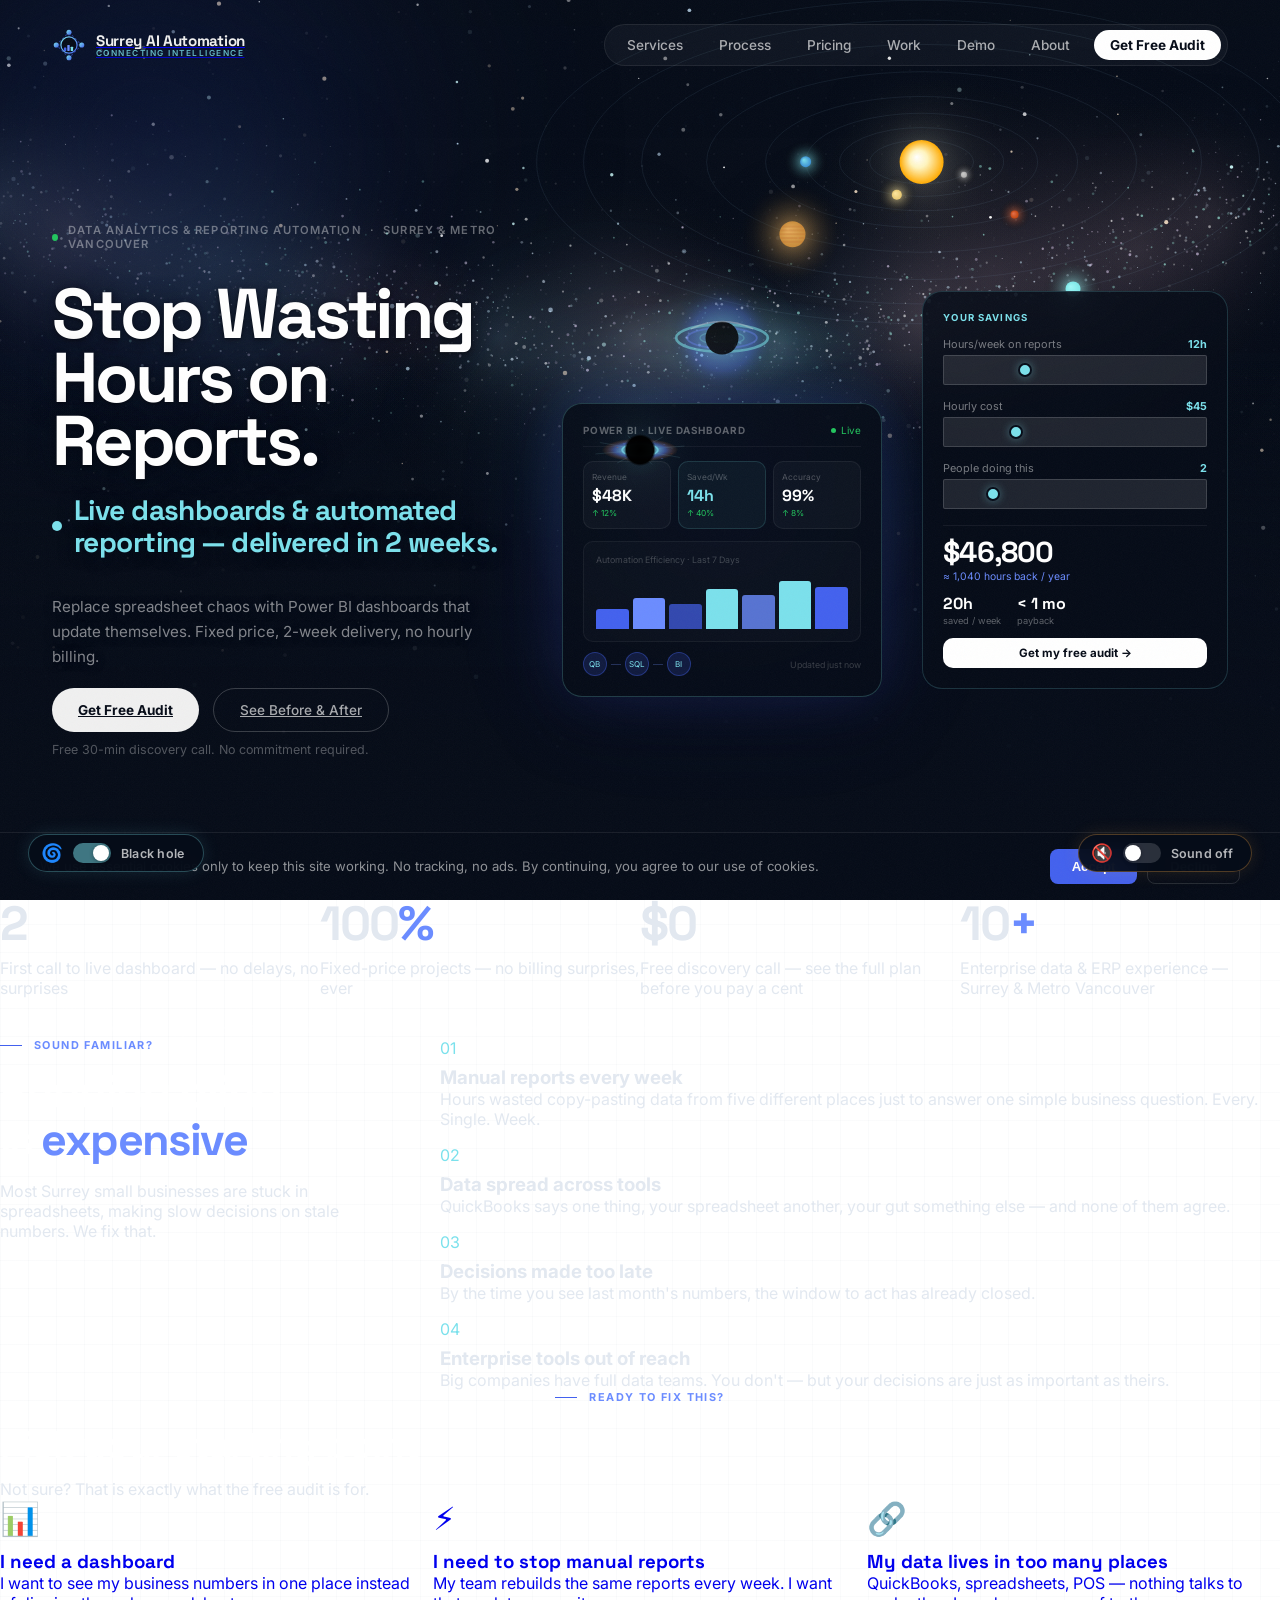
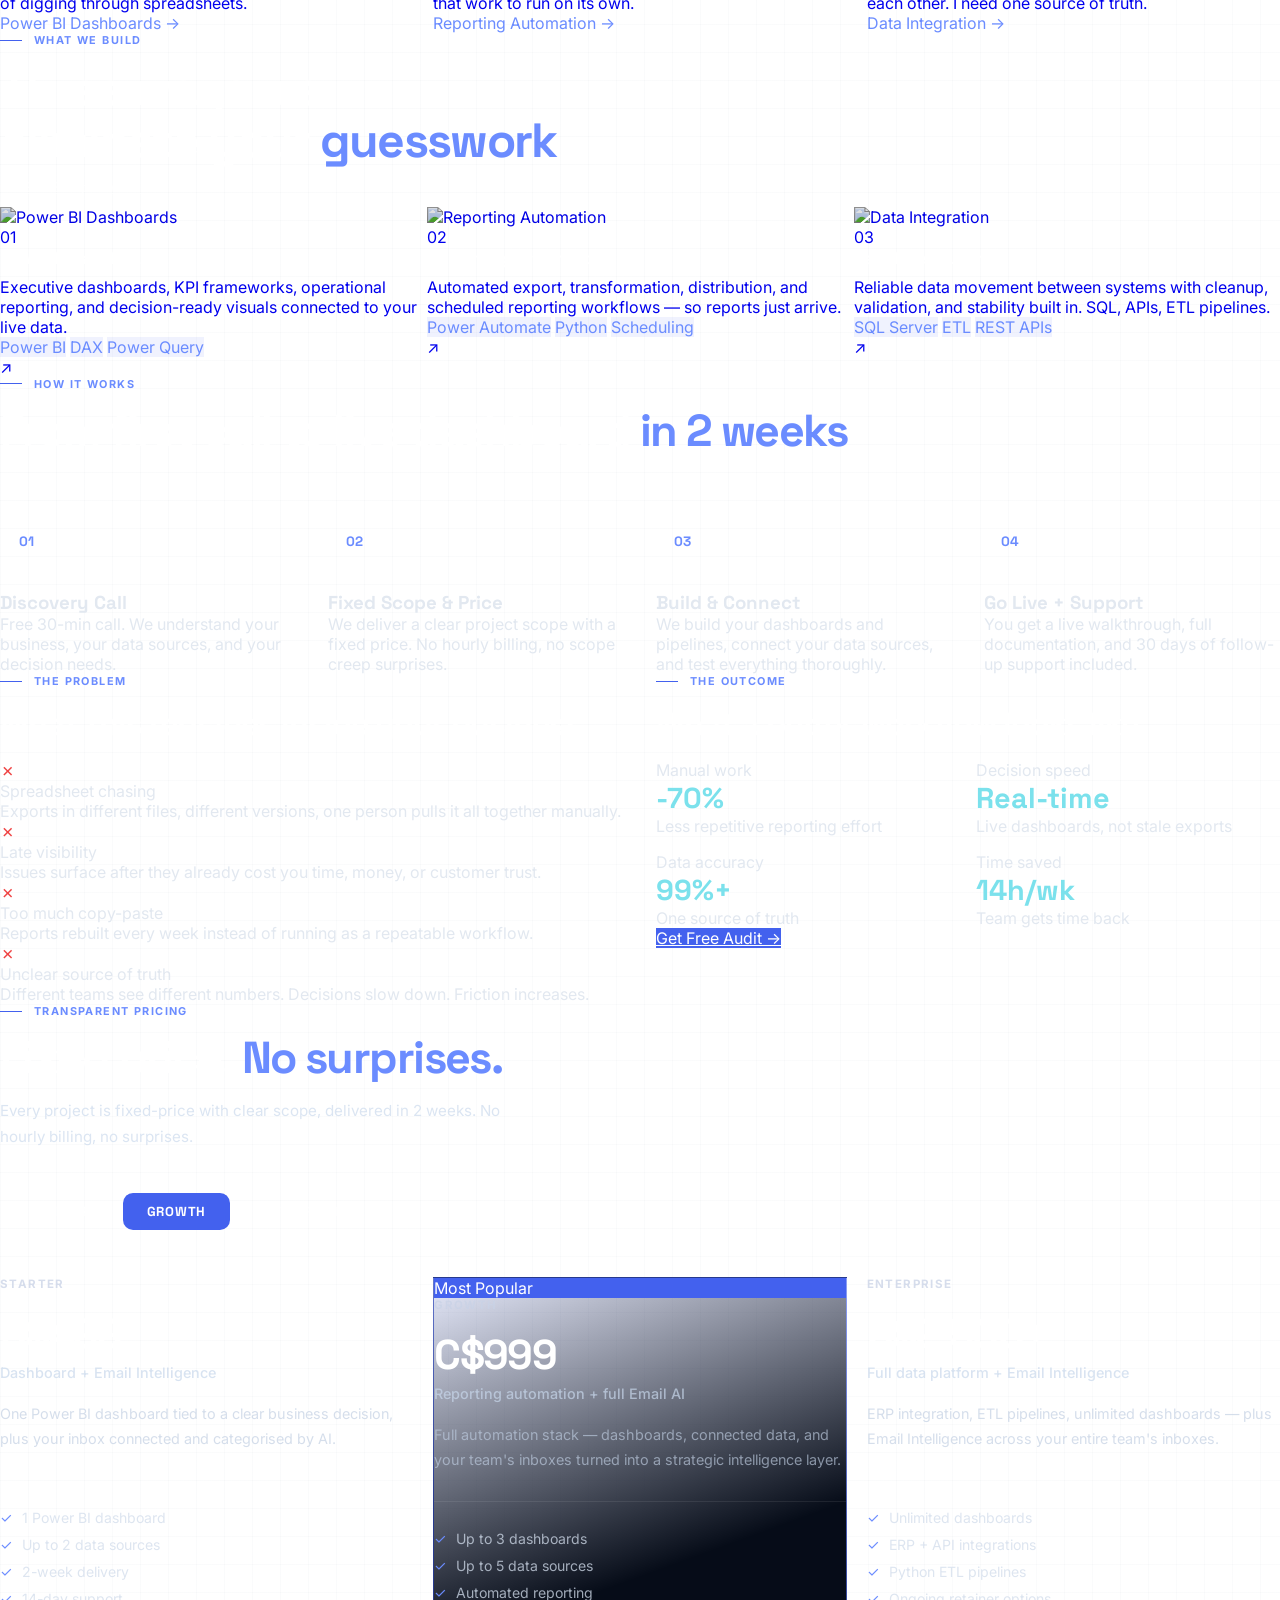
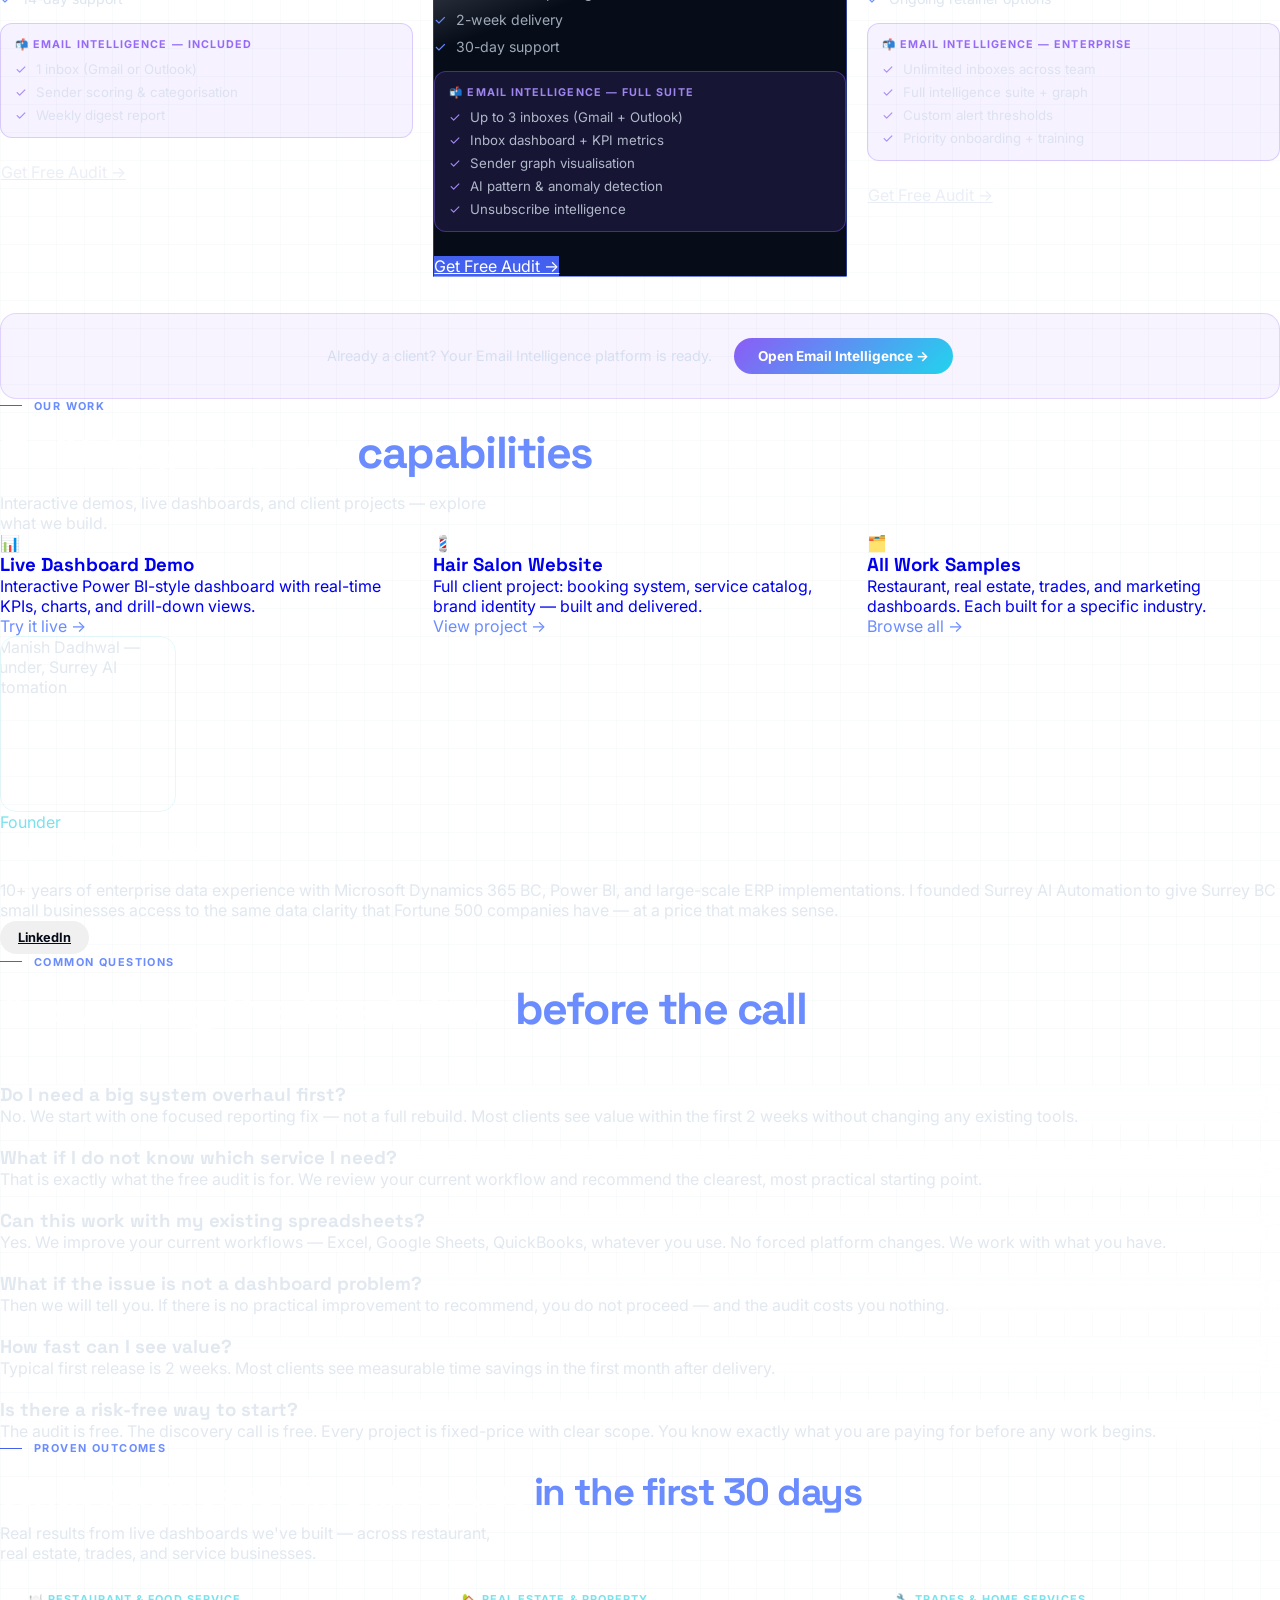
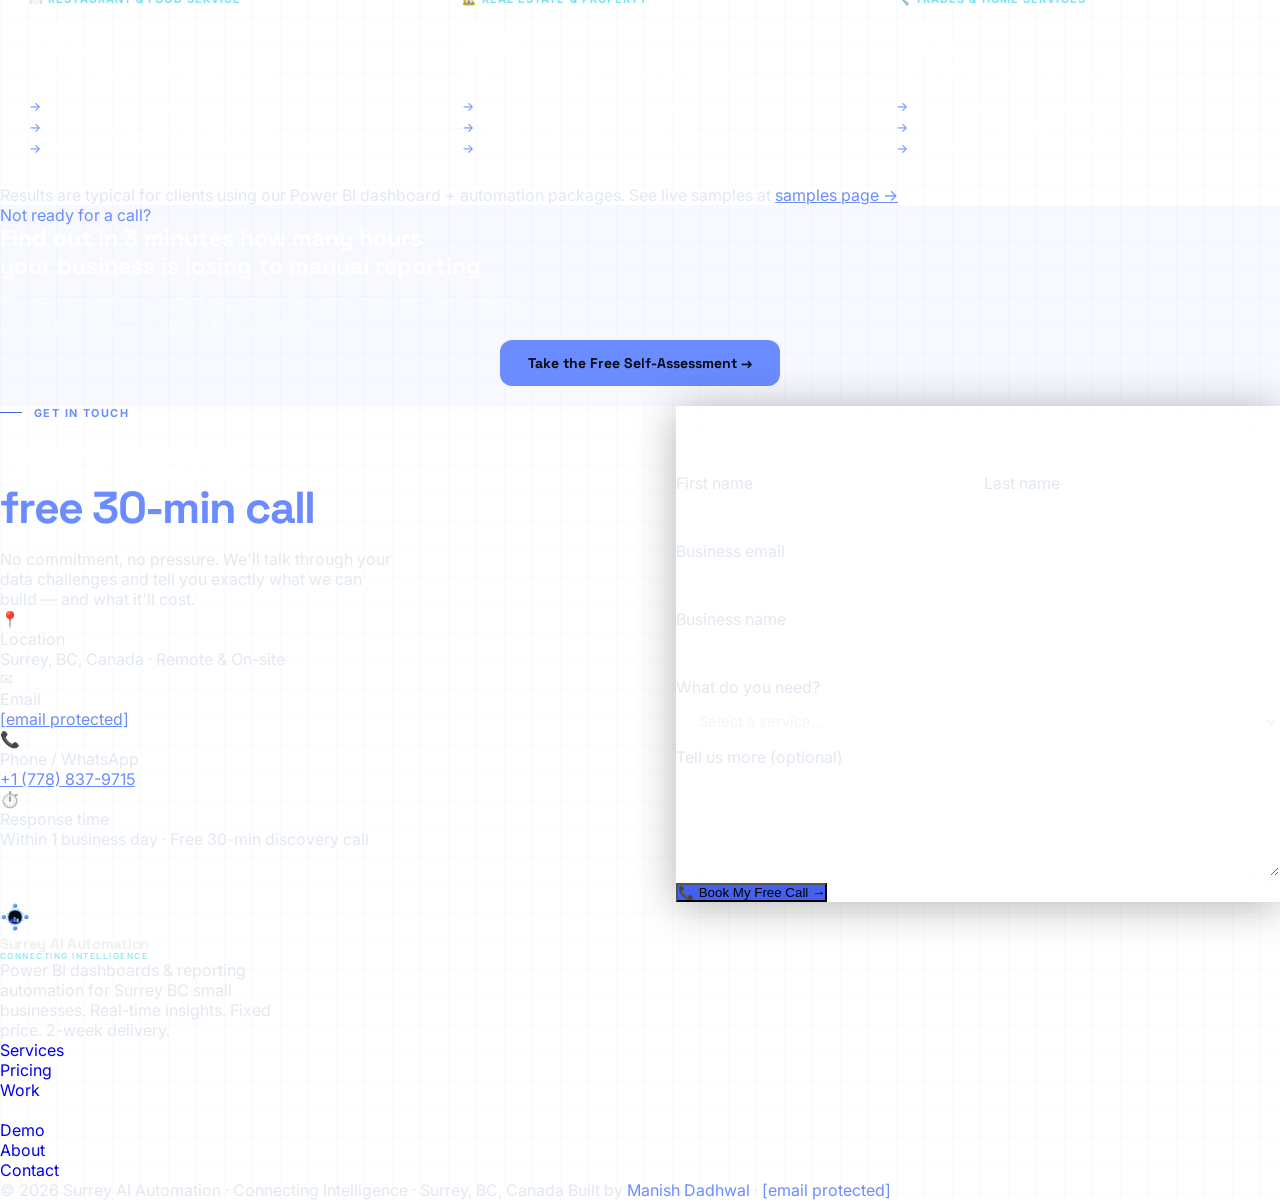
==== commit 2e0e5422: "feat: add reporting self-assessment checklist + homepage CTA - audit-checklist.html: 10 yes/no quest" ====
--- a/Desktop/AI & Automation/AI youtube automation-Claude Cowork/AI Youtube automation/surrey-ai-automation-site/index.html
+++ b/Desktop/AI & Automation/AI youtube automation-Claude Cowork/AI Youtube automation/surrey-ai-automation-site/index.html
@@ -1203,6 +1203,25 @@
   </div>
 </section>
 
+<!-- ═══ SELF-ASSESSMENT CTA ═══ -->
+<section class="py-14 border-t border-white/[0.07]" style="background:rgba(67,97,238,.04)">
+  <div class="mx-auto max-w-6xl px-14">
+    <div class="flex flex-col md:flex-row items-center justify-between gap-8 py-4">
+      <div style="max-width:520px">
+        <div class="text-xs font-bold uppercase tracking-widest mb-2" style="color:var(--blue2)">Not ready for a call?</div>
+        <h3 style="font-family:'Space Grotesk',system-ui,sans-serif;font-size:1.45rem;font-weight:700;color:#fff;line-height:1.2;margin-bottom:8px">Find out in 3 minutes how many hours<br>your business is losing to manual reporting</h3>
+        <p class="text-sm" style="color:rgba(255,255,255,.45);line-height:1.6">10 yes/no questions. Instant gap score. No email required. Self-assess before booking — or send it to a prospect.</p>
+      </div>
+      <div style="flex-shrink:0;text-align:center">
+        <a href="audit-checklist.html" target="_blank" style="display:inline-flex;align-items:center;gap:9px;background:var(--blue2);color:#060C18;font-family:'Space Grotesk',system-ui,sans-serif;font-weight:700;font-size:.88rem;padding:14px 28px;border-radius:12px;text-decoration:none;transition:opacity .2s;white-space:nowrap" onmouseover="this.style.opacity='.85'" onmouseout="this.style.opacity='1'">
+          Take the Free Self-Assessment →
+        </a>
+        <div class="text-xs mt-2" style="color:rgba(255,255,255,.25)">3 min · no email · instant score</div>
+      </div>
+    </div>
+  </div>
+</section>
+
 <!-- ═══ CONTACT ═══ -->
 <section id="contact" class="py-24 border-t border-white/[0.07]">
   <div class="mx-auto max-w-6xl px-14">
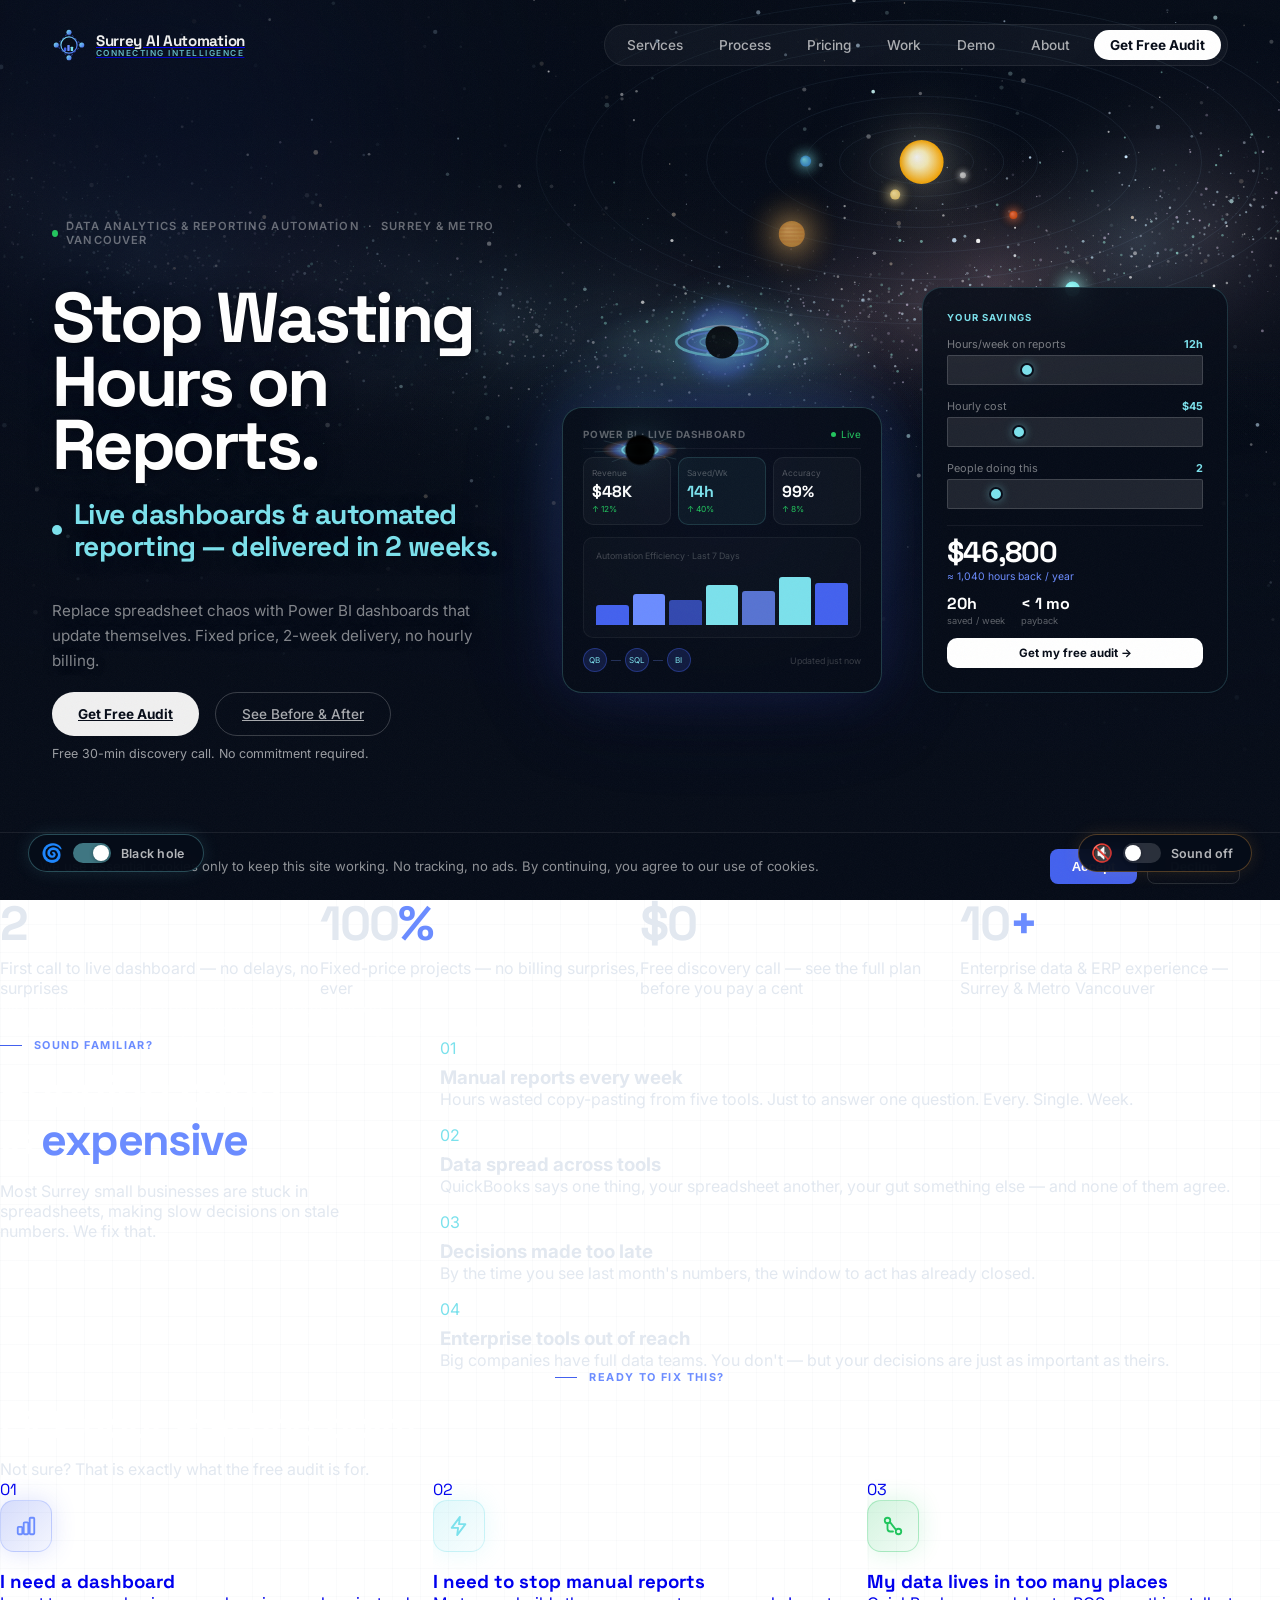
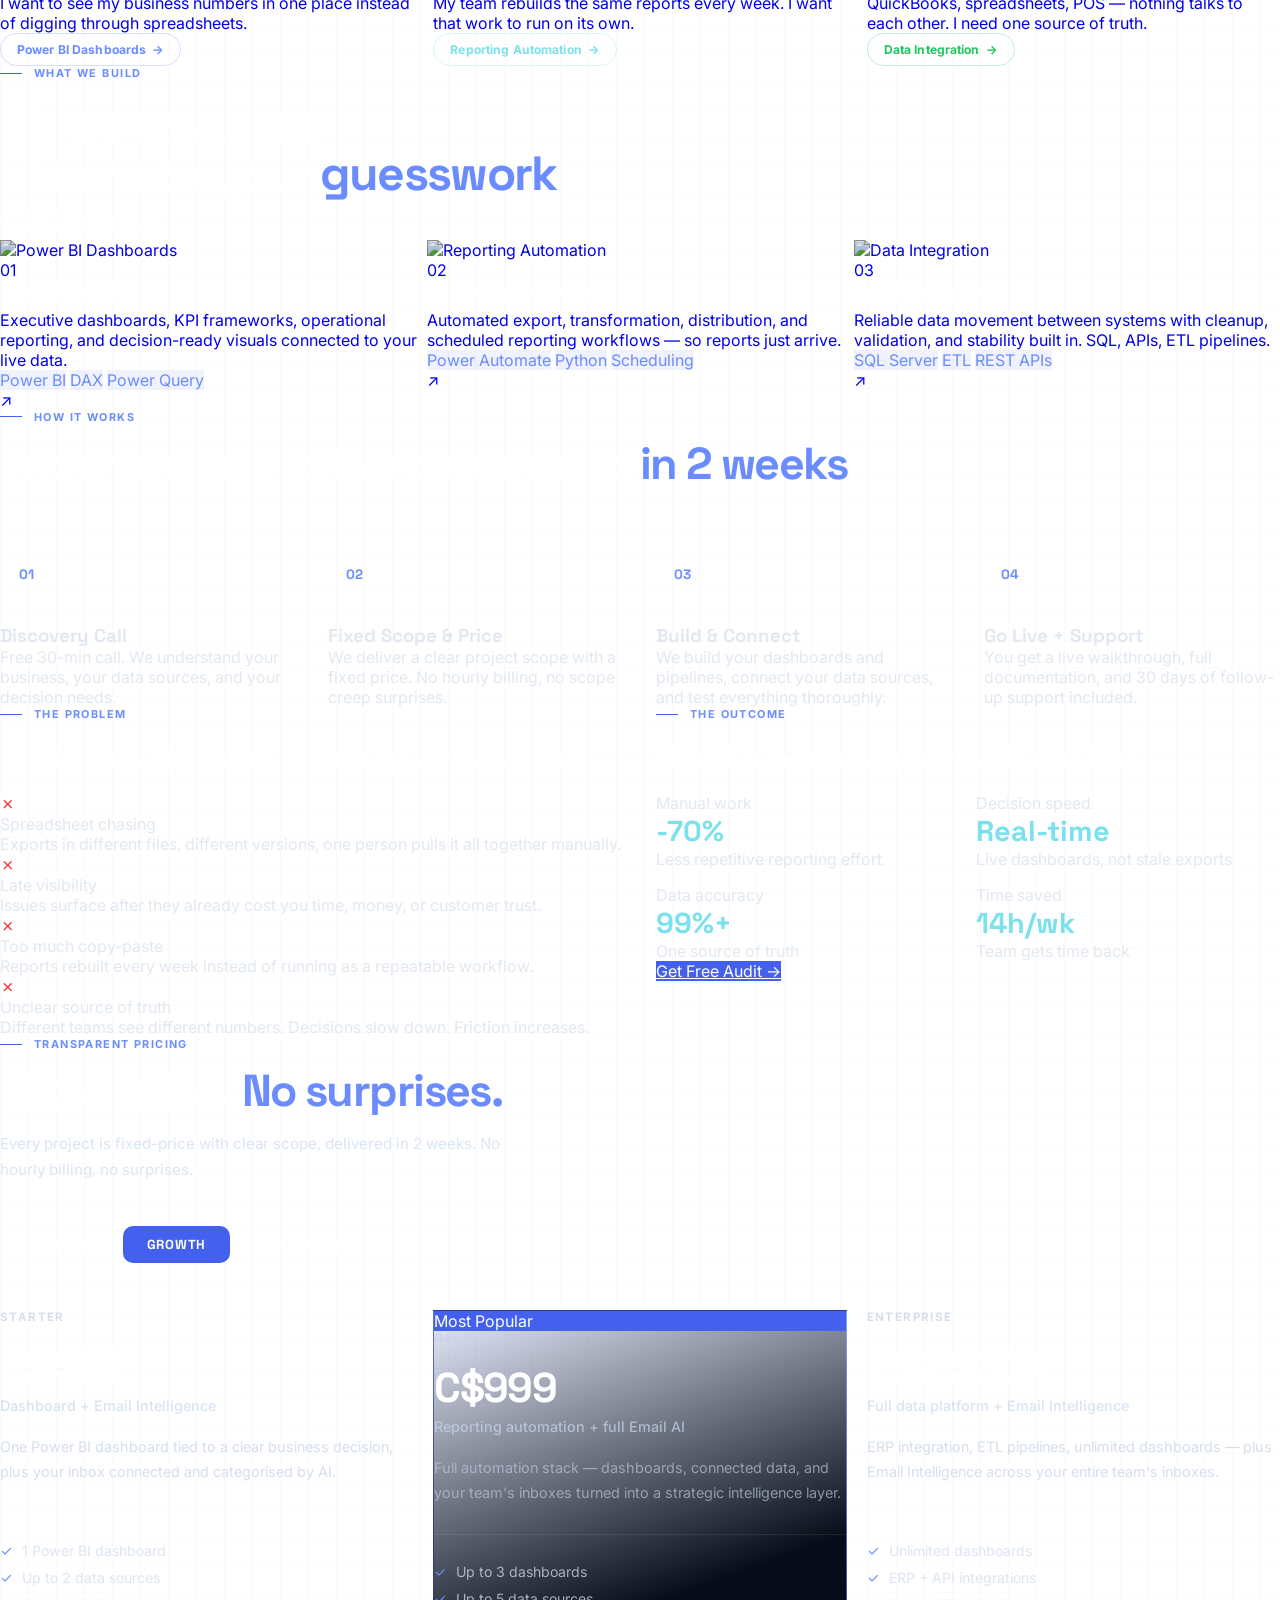
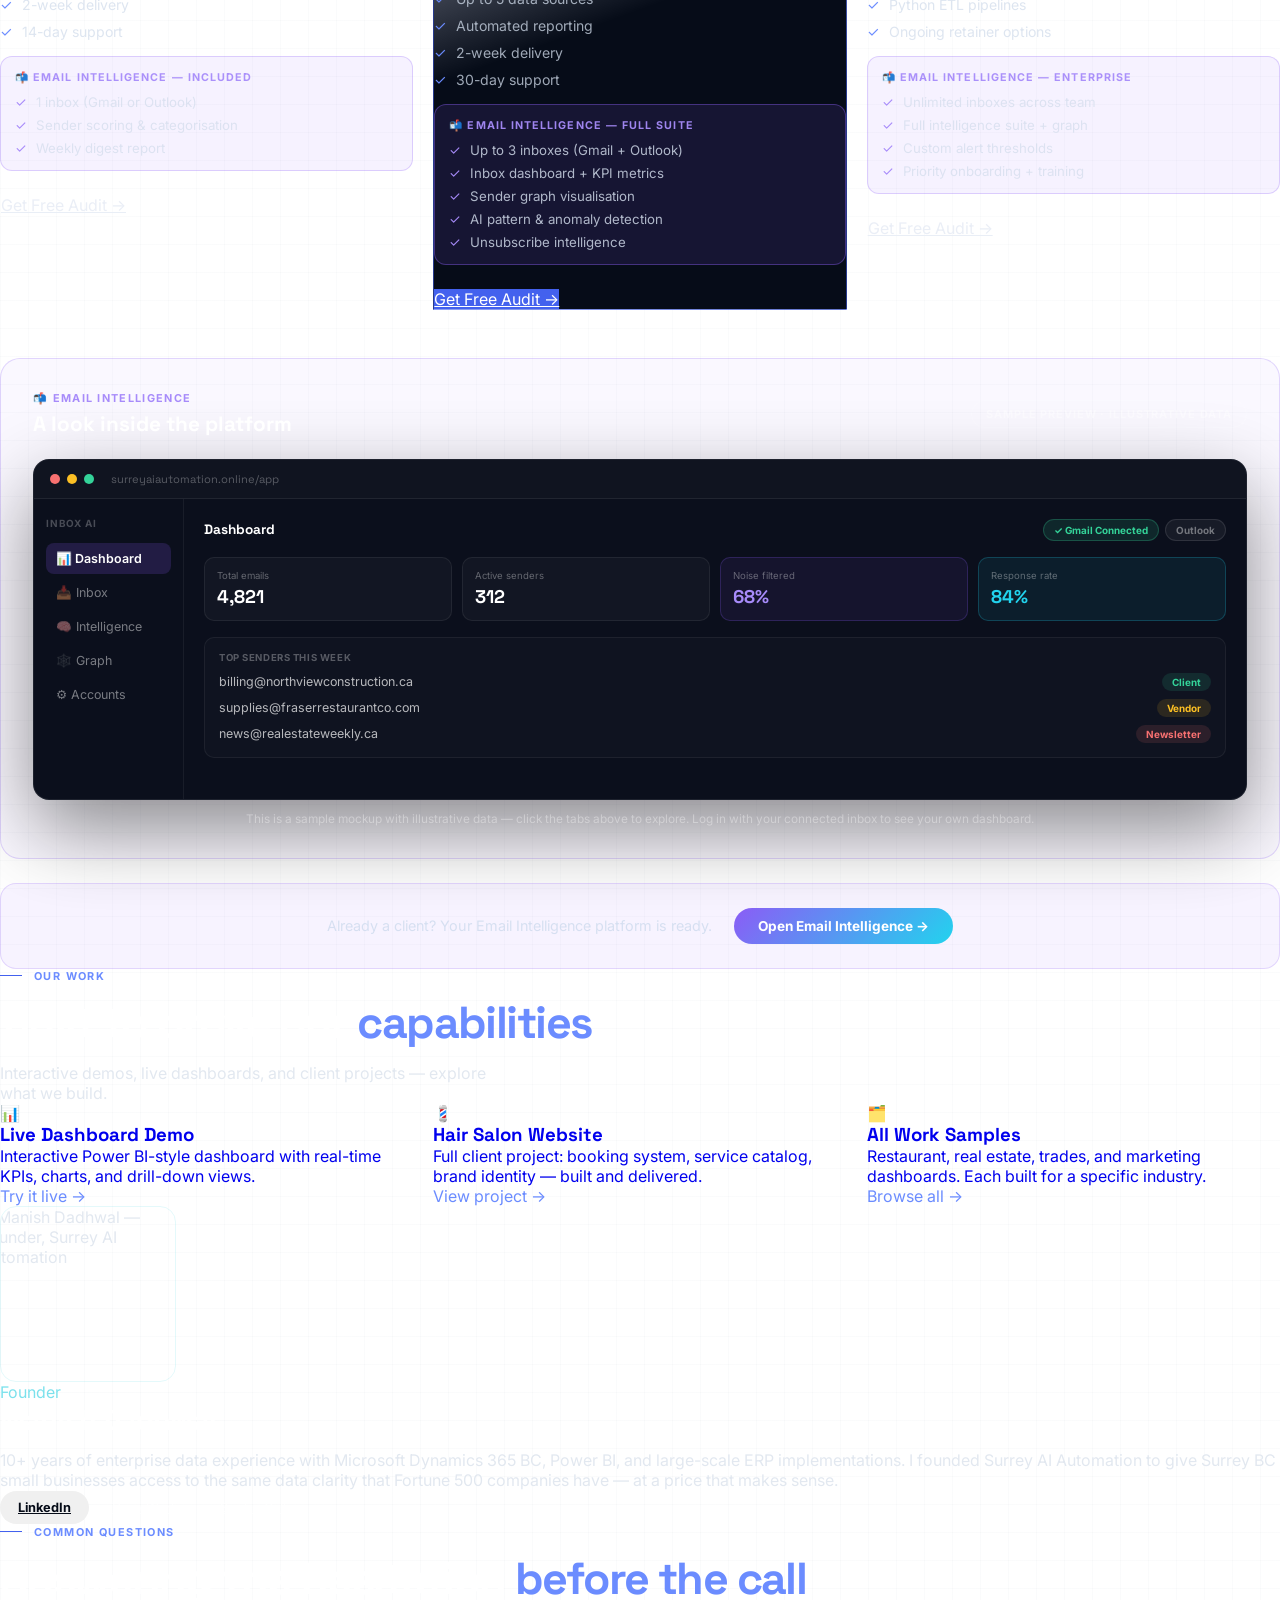
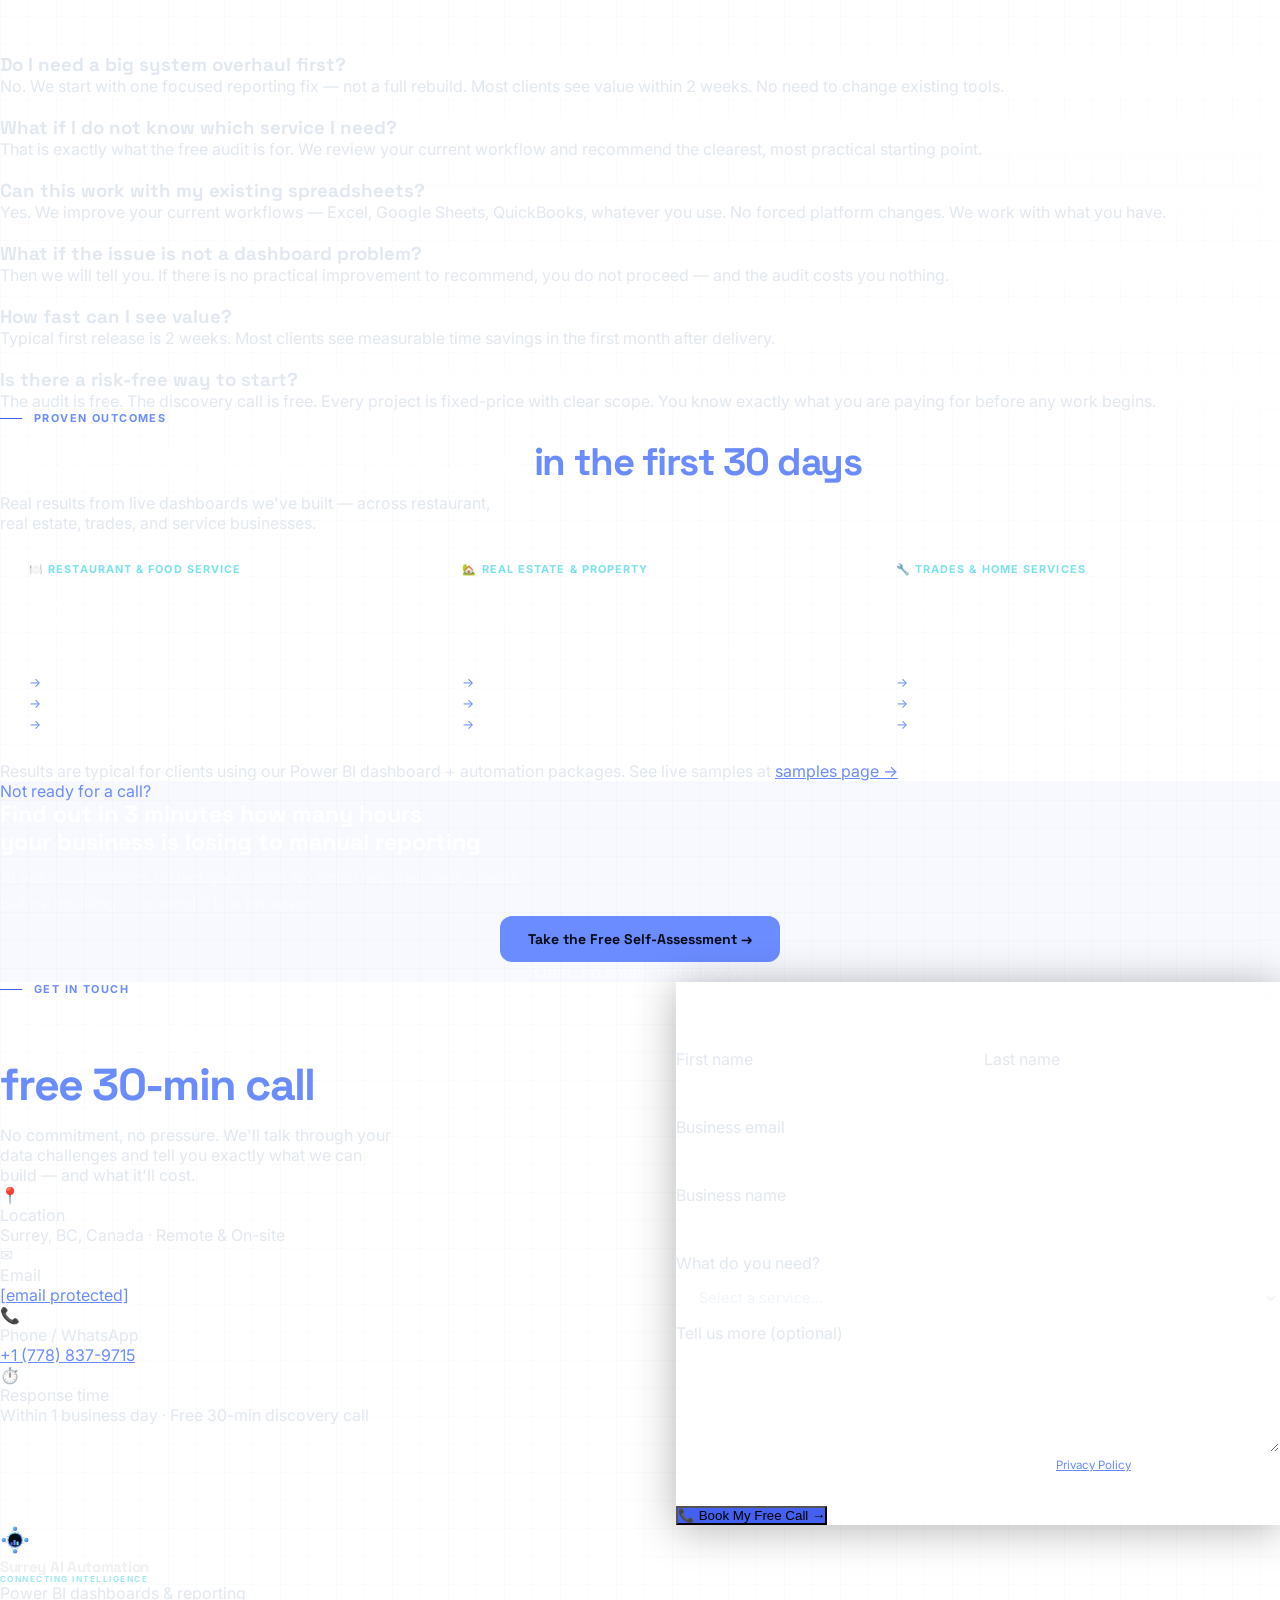
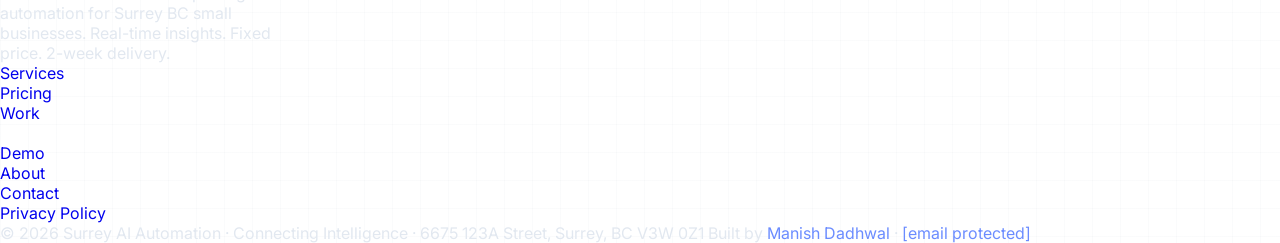
==== commit 3f68f66b: "feat: fix QA-002,003,004,005; add analytics scaffolding, www redirect, 404.html - QA-002: Add www->a" ====
--- a/Desktop/AI & Automation/AI youtube automation-Claude Cowork/AI Youtube automation/surrey-ai-automation-site/index.html
+++ b/Desktop/AI & Automation/AI youtube automation-Claude Cowork/AI Youtube automation/surrey-ai-automation-site/index.html
@@ -90,7 +90,12 @@
   <!-- Static, render-blocking Tailwind CSS (compiled) — applies before first paint in every browser/mode. No runtime JIT race. -->
   <link rel="stylesheet" href="tailwind.css" />
   <!-- Prevent flash of unstyled/misaligned content in incognito (no cache) -->
-  <style>html{visibility:hidden;opacity:0;transition:opacity .35s ease}</style>
+  <style>
+    html{visibility:hidden;opacity:0;transition:opacity .35s ease}
+    html:not(.js-ready) .hero-headline,
+    html:not(.js-ready) .hero-accent-text,
+    html:not(.js-ready) .hero-btns { opacity:0; }
+  </style>
   <script src="https://cdn.jsdelivr.net/npm/gsap@3.12.5/dist/gsap.min.js"></script>
   <script src="https://cdn.jsdelivr.net/npm/gsap@3.12.5/dist/ScrollTrigger.min.js"></script>
   <style>
@@ -100,6 +105,11 @@
       --blue2: #6B8CFF;
       --teal:  #7BE1EC;
       --green: #22C55E;
+      --space-xs: 8px;
+      --space-sm: 16px;
+      --space-md: 24px;
+      --space-lg: 40px;
+      --space-xl: 64px;
     }
     * { box-sizing: border-box; margin: 0; padding: 0; }
     html { scroll-behavior: smooth; }
@@ -176,10 +186,16 @@
 
     .hero-dots { position:absolute; inset:0; z-index:0; background-image:radial-gradient(rgba(255,255,255,.04) 1px,transparent 1px); background-size:28px 28px; mask-image:radial-gradient(ellipse 80% 80% at 50% 50%,black 30%,transparent 100%); }
 
-    .hero-grid { position:relative; z-index:2; width:100%; padding:0 52px; padding-top:80px; display:grid; grid-template-columns:40% 1fr 26%; align-items:center; gap:24px; }
+    /* Dedicated darkening layer behind the headline so bright video flares (the accretion-disk flashes) never wash out the text — independent of the global bgOverlay */
+    .hero-text-shield { position:absolute; inset:0; z-index:1; pointer-events:none; background:linear-gradient(180deg,rgba(6,12,24,.35) 0%,rgba(6,12,24,.6) 45%,rgba(6,12,24,.4) 100%); }
+    @media (min-width:769px) {
+      .hero-text-shield { background:linear-gradient(90deg,rgba(6,12,24,.65) 0%,rgba(6,12,24,.5) 32%,rgba(6,12,24,.2) 58%,transparent 80%); }
+    }
+
+    .hero-grid { position:relative; z-index:2; width:100%; padding:0 52px; padding-top:80px; display:grid; grid-template-columns:40% 1fr 26%; align-items:center; gap:var(--space-md); }
 
     /* Hero left */
-    .hero-tag { display:flex; align-items:center; gap:10px; margin-bottom:32px; font-size:.7rem; font-weight:600; letter-spacing:.1em; text-transform:uppercase; color:rgba(255,255,255,.38); }
+    .hero-tag { display:flex; align-items:center; gap:var(--space-xs); margin-bottom:var(--space-lg); font-size:.7rem; font-weight:600; letter-spacing:.1em; text-transform:uppercase; color:rgba(255,255,255,.38); }
     .hero-dot  { width:7px; height:7px; background:var(--green); border-radius:50%; animation:pdot 2.2s ease-in-out infinite; }
     @keyframes pdot { 0%,100%{opacity:1;box-shadow:0 0 0 0 rgba(34,197,94,.4)} 50%{opacity:.7;box-shadow:0 0 0 5px rgba(34,197,94,0)} }
 
@@ -189,7 +205,7 @@
     .hero-accent-dot { width:10px; height:10px; background:var(--teal); border-radius:50%; flex-shrink:0; }
     .hero-accent-text { font-family:'Space Grotesk',system-ui,-apple-system,BlinkMacSystemFont,'Segoe UI',sans-serif; font-size:clamp(1.3rem,2.2vw,2.1rem); font-weight:700; color:var(--teal); text-shadow:0 2px 16px rgba(6,12,24,0.8); line-height:1.15; letter-spacing:-.02em; }
 
-    .hero-btns { display:flex; gap:14px; flex-wrap:wrap; }
+    .hero-btns { display:flex; gap:var(--space-sm); flex-wrap:wrap; }
     .btn-white  { display:inline-flex; align-items:center; gap:8px; background:#f0f0f0; color:#060C18; padding:13px 26px; border-radius:100px; font-weight:700; font-size:.85rem; transition:opacity .2s,transform .25s; }
     .btn-white:hover  { opacity:.88; transform:translateY(-2px); }
     .btn-ghost  { display:inline-flex; align-items:center; gap:8px; border:1px solid rgba(255,255,255,.2); color:rgba(255,255,255,.65); padding:13px 26px; border-radius:100px; font-weight:500; font-size:.85rem; transition:border-color .2s,color .2s,transform .25s; }
@@ -203,7 +219,7 @@
     .hero-dashboard { position:relative; width:320px; background:rgba(6,12,24,.88); backdrop-filter:blur(20px); border:1px solid rgba(123,225,236,.22); border-radius:20px; padding:20px; box-shadow:0 0 60px rgba(67,97,238,.22),0 0 120px rgba(67,97,238,.1),0 20px 60px rgba(0,0,0,.6); animation:float 6s ease-in-out infinite; }
     @keyframes float { 0%,100%{transform:translateY(0)} 50%{transform:translateY(-16px)} }
 
-    .hdb-hdr { display:flex; justify-content:space-between; align-items:center; margin-bottom:14px; padding-bottom:10px; border-bottom:1px solid rgba(255,255,255,.05); }
+    .hdb-hdr { display:flex; justify-content:space-between; align-items:center; margin-bottom:var(--space-xs); padding-bottom:var(--space-xs); border-bottom:1px solid rgba(255,255,255,.05); }
     .hdb-hdr-title { font-size:.62rem; font-weight:700; letter-spacing:.08em; text-transform:uppercase; color:rgba(255,255,255,.35); }
     .hdb-live { display:flex; align-items:center; gap:5px; font-size:.62rem; color:var(--green); }
     .hdb-live-dot { width:5px; height:5px; background:var(--green); border-radius:50%; animation:pdot 2s infinite; }
@@ -228,7 +244,7 @@
     .hdb-time  { font-size:.55rem; color:rgba(255,255,255,.2); }
 
     /* Hero right – insights card */
-    .hero-insights { background:rgba(6,12,24,.85); backdrop-filter:blur(16px); border:1px solid rgba(123,225,236,.18); border-radius:20px; padding:20px; min-width:260px; }
+    .hero-insights { background:rgba(6,12,24,.85); backdrop-filter:blur(16px); border:1px solid rgba(123,225,236,.18); border-radius:20px; padding:var(--space-md); min-width:260px; }
     .roi-mini-title { font-size:.6rem; font-weight:700; letter-spacing:.12em; text-transform:uppercase; color:var(--teal); margin-bottom:14px; }
     .roi-mini-slider-group { margin-bottom:10px; }
     .roi-mini-slider-group:last-of-type { margin-bottom:14px; }
@@ -302,18 +318,37 @@
     textarea { resize:vertical; min-height:110px; }
 
     /* ── TECH BADGE ── */
-    .tech-badge { font-size:.78rem; font-weight:600; letter-spacing:.04em; color:rgba(255,255,255,.38); border:1px solid rgba(255,255,255,.09); border-radius:999px; padding:6px 14px; background:rgba(255,255,255,.03); transition:color .2s,border-color .2s; }
+    .tech-badge { font-size:.78rem; font-weight:600; letter-spacing:.04em; color:rgba(255,255,255,.65); border:1px solid rgba(255,255,255,.09); border-radius:999px; padding:6px 14px; background:rgba(255,255,255,.03); transition:color .2s,border-color .2s; }
     .tech-badge:hover { color:rgba(123,225,236,.75); border-color:rgba(123,225,236,.28); }
+
+    /* ── EMAIL INTELLIGENCE PREVIEW ── */
+    @media (min-width:640px) { .ei-sidebar { display:block !important; } .ei-mobile-tabs { display:none !important; } }
+    .ei-tab--active { background:rgba(139,92,246,.18) !important; color:#fff !important; }
+    .ei-mtab--active { background:rgba(139,92,246,.22) !important; color:#fff !important; }
+    .ei-tab:hover:not(.ei-tab--active) { background:rgba(255,255,255,.05); }
+
+    /* ── QUICK-PATH CARD ── */
+    .quick-path-card { isolation:isolate; }
+    .quick-path-card:hover { border-color:rgba(255,255,255,.2); }
+    .qp-glow { position:absolute; width:220px; height:220px; top:-90px; right:-70px; border-radius:50%; pointer-events:none; opacity:0; transition:opacity .35s ease; z-index:0; }
+    .quick-path-card:hover .qp-glow { opacity:1; }
+    .qp-icon { position:relative; z-index:1; width:52px; height:52px; border-radius:14px; display:flex; align-items:center; justify-content:center; margin-bottom:18px; transition:transform .3s ease; }
+    .quick-path-card:hover .qp-icon { transform:translateY(-2px) scale(1.04); }
+    .quick-path-card h3, .quick-path-card p { position:relative; z-index:1; }
+    .qp-cta { position:relative; z-index:1; display:inline-flex; align-items:center; gap:6px; font-size:.76rem; font-weight:700; letter-spacing:.01em; border:1px solid; border-radius:999px; padding:8px 16px; transition:background .25s,transform .25s; }
+    .quick-path-card:hover .qp-cta { transform:translateX(2px); }
+    .qp-arrow { transition:transform .25s ease; }
+    .quick-path-card:hover .qp-arrow { transform:translateX(3px); }
 
     /* ── RESULT CARD ── */
     .result-card { border-radius:1.25rem; border:1px solid rgba(255,255,255,.08); background:rgba(255,255,255,.03); padding:28px; transition:border-color .25s,transform .25s; }
     .result-card:hover { border-color:rgba(107,140,255,.22); transform:translateY(-3px); }
     .result-card .rc-industry { font-size:.68rem; font-weight:700; letter-spacing:.1em; text-transform:uppercase; color:var(--teal); margin-bottom:14px; }
-    .result-card .rc-metric { font-family:'Space Grotesk',sans-serif; font-size:2.4rem; font-weight:700; letter-spacing:-.04em; color:#fff; line-height:1; margin-bottom:6px; }
+    .result-card .rc-metric { font-family:'Space Grotesk',sans-serif; font-size:2.8rem; font-weight:800; letter-spacing:-.04em; color:#fff; line-height:1; margin-bottom:6px; }
     .result-card .rc-metric span { font-size:1.2rem; color:rgba(255,255,255,.4); }
     .result-card .rc-label { font-size:.82rem; color:rgba(255,255,255,.45); margin-bottom:18px; }
     .result-card .rc-items { list-style:none; display:flex; flex-direction:column; gap:6px; }
-    .result-card .rc-items li { font-size:.8rem; color:rgba(255,255,255,.4); display:flex; gap:7px; align-items:flex-start; }
+    .result-card .rc-items li { font-size:.8rem; color:rgba(255,255,255,.65); display:flex; gap:7px; align-items:flex-start; }
     .result-card .rc-items li::before { content:"→"; color:var(--blue2); flex-shrink:0; }
 
     /* ── FOOTER ── */
@@ -395,7 +430,8 @@
     /* ── RESPONSIVE ── */
     @media (max-width:1024px) {
       .hero-grid { grid-template-columns:1fr; padding:0 24px; padding-top:96px; }
-      .hero-visual-wrap, .hero-insights { display:none; }
+      .hero-visual-wrap { display:none; }
+      .hero-insights { width:100%; min-width:0; margin-top:var(--space-md); }
       .hero-social { right:24px; }
     }
     /* ── MOBILE HAMBURGER ── */
@@ -432,6 +468,11 @@
       .gap-18 { gap:2rem !important; }
       .founder img, .w-44 { width:120px !important; height:120px !important; }
       .flex.gap-8 { gap:1.5rem !important; flex-wrap:wrap; }
+      .plan-card { width:100% !important; }
+      .roi-mini-slider { min-height:48px; }
+      .roi-mini-slider::-webkit-slider-thumb { width:24px; height:24px; }
+      .roi-mini-slider::-moz-range-thumb { width:24px; height:24px; }
+      .roi-mini-cta { padding:14px 20px; }
     }
     @media (max-width:480px) {
       .hero-grid { padding-top:90px !important; }
@@ -447,15 +488,45 @@
     function revealPage() {
       document.documentElement.style.visibility = 'visible';
       document.documentElement.style.opacity = '1';
+      document.documentElement.classList.add('js-ready');
     }
     document.fonts.ready.then(revealPage);
     setTimeout(revealPage, 1500);
   </script>
+
+  <!-- ============================================================
+       ANALYTICS SCAFFOLDING (QA-004)
+       Fill in your measurement IDs below when ready.
+       ============================================================ -->
+
+  <!-- Google Search Console Verification (optional meta tag method) -->
+  <!-- <meta name="google-site-verification" content="YOUR-VERIFICATION-CODE" /> -->
+
+  <!-- Google Analytics 4 (GA4) -->
+  <!-- Replace G-XXXXXXXXXX with your GA4 Measurement ID -->
+  <script async src="https://www.googletagmanager.com/gtag/js?id=G-XXXXXXXXXX"></script>
+  <script>
+    window.dataLayer = window.dataLayer || [];
+    function gtag(){dataLayer.push(arguments);}
+    gtag('js', new Date());
+    gtag('config', 'G-XXXXXXXXXX'); // Replace with your Measurement ID
+  </script>
+
+  <!-- Microsoft Clarity Analytics -->
+  <!-- Replace 12345 with your Clarity Project ID -->
+  <script type="text/javascript">
+    (function(c,l,a,r,i,t,y){
+        c[a]=c[a]||function(){(c[a].q=c[a].q||[]).push(arguments)};
+        t=l.createElement(r);t.async=1;t.src="https://www.clarity.ms/tag/"+i;
+        y=l.getElementsByTagName(r)[0];y.parentNode.insertBefore(t,y);
+    })(window, document, "clarity", "script", "12345"); // Replace 12345 with your Project ID
+  </script>
+
 </head>
 <body class="antialiased grid-bg">
 <div id="bgBase" style="position:fixed;inset:0;background:#060C18;z-index:-2;pointer-events:none;"></div>
 <div id="bgOverlay" style="position:fixed;inset:0;z-index:0;pointer-events:none;background:linear-gradient(to bottom,rgba(6,12,24,0.72) 0%,rgba(6,12,24,0.55) 50%,rgba(6,12,24,0.78) 100%);"></div>
-<video id="bhVideo" autoplay muted loop playsinline style="position:fixed;top:0;left:0;width:100%;height:100%;z-index:-1;object-fit:cover;pointer-events:none;opacity:0;transition:opacity 1.5s ease-in;filter:brightness(0.55) contrast(1.15);" src="bh_god_pullin.mp4"></video>
+<video id="bhVideo" autoplay muted loop playsinline style="position:fixed;top:0;left:0;width:100%;height:100%;z-index:-1;object-fit:cover;pointer-events:none;opacity:0;transition:opacity 1.5s ease-in;filter:brightness(0.5) contrast(1.1);" src="bh_god_pullin.mp4"></video>
 <canvas id="cosmicBg" style="position:fixed;top:0;left:0;width:100%;height:100%;z-index:0;pointer-events:none;"></canvas>
 
 
@@ -542,6 +613,7 @@
     <div class="atmo-blob atmo-3"></div>
   </div>
   <div class="hero-dots"></div>
+  <div class="hero-text-shield"></div>
 
   <div class="hero-grid">
     <!-- LEFT: Headline + CTAs -->
@@ -560,7 +632,7 @@
         <a href="#contact" class="btn-white">Get Free Audit</a>
         <a href="#proof" class="btn-ghost">See Before &amp; After</a>
       </div>
-      <p style="color:rgba(255,255,255,.3);font-size:.78rem;margin-top:10px">Free 30-min discovery call. No commitment required.</p>
+      <p style="color:rgba(255,255,255,.6);font-size:.78rem;margin-top:10px">Free 30-min discovery call. No commitment required.</p>
     </div>
 
     <!-- CENTER: Bird + Dashboard (cursor-tracked) -->
@@ -666,25 +738,25 @@
         <div style="font-family:'Space Grotesk',system-ui,-apple-system,BlinkMacSystemFont,'Segoe UI',sans-serif;font-size:3rem;font-weight:700;letter-spacing:-.045em;line-height:1;margin-bottom:10px">
           2<span style="font-size:1.6rem;color:rgba(255,255,255,.4)"> wks</span>
         </div>
-        <div class="text-sm text-white/45 leading-relaxed">First call to live dashboard — no delays, no surprises</div>
+        <div class="text-sm text-white/68 leading-relaxed">First call to live dashboard — no delays, no surprises</div>
       </div>
       <div class="stat-item px-10 py-9 border-r border-white/[0.07]">
         <div style="font-family:'Space Grotesk',system-ui,-apple-system,BlinkMacSystemFont,'Segoe UI',sans-serif;font-size:3rem;font-weight:700;letter-spacing:-.045em;line-height:1;margin-bottom:10px">
           100<span style="color:var(--blue2)">%</span>
         </div>
-        <div class="text-sm text-white/45 leading-relaxed">Fixed-price projects — no billing surprises, ever</div>
+        <div class="text-sm text-white/68 leading-relaxed">Fixed-price projects — no billing surprises, ever</div>
       </div>
       <div class="stat-item px-10 py-9 border-r border-white/[0.07]">
         <div style="font-family:'Space Grotesk',system-ui,-apple-system,BlinkMacSystemFont,'Segoe UI',sans-serif;font-size:3rem;font-weight:700;letter-spacing:-.045em;line-height:1;margin-bottom:10px">
           $0
         </div>
-        <div class="text-sm text-white/45 leading-relaxed">Free discovery call — see the full plan before you pay a cent</div>
+        <div class="text-sm text-white/68 leading-relaxed">Free discovery call — see the full plan before you pay a cent</div>
       </div>
       <div class="stat-item px-10 py-9">
         <div style="font-family:'Space Grotesk',system-ui,-apple-system,BlinkMacSystemFont,'Segoe UI',sans-serif;font-size:3rem;font-weight:700;letter-spacing:-.045em;line-height:1;margin-bottom:10px">
           10<span style="color:var(--blue2)">+</span><span style="font-size:1.6rem;color:rgba(255,255,255,.4)"> yr</span>
         </div>
-        <div class="text-sm text-white/45 leading-relaxed">Enterprise data &amp; ERP experience — Surrey &amp; Metro Vancouver</div>
+        <div class="text-sm text-white/68 leading-relaxed">Enterprise data &amp; ERP experience — Surrey &amp; Metro Vancouver</div>
       </div>
     </div>
   </div>
@@ -693,7 +765,7 @@
 <!-- ═══ TRUSTED TOOLS STRIP ═══ -->
 <section class="py-9 border-b border-white/[0.06]" style="background:rgba(255,255,255,.012)">
   <div class="mx-auto max-w-6xl px-14">
-    <p class="text-center text-xs tracking-widest uppercase mb-6" style="color:rgba(255,255,255,.22)">We connect the tools your business already runs on</p>
+    <p class="text-center text-xs tracking-widest uppercase mb-6" style="color:rgba(255,255,255,.6)">We connect the tools your business already runs on</p>
     <div class="flex flex-wrap justify-center items-center gap-4">
       <span class="tech-badge">Power BI</span>
       <span class="tech-badge">Microsoft Dynamics 365</span>
@@ -714,28 +786,28 @@
       <div class="lg:sticky" style="top:120px">
         <div class="section-eyebrow"><div class="ey-line"></div><div class="ey-text">Sound familiar?</div></div>
         <h2 style="font-family:'Space Grotesk',system-ui,-apple-system,BlinkMacSystemFont,'Segoe UI',sans-serif;font-size:clamp(2rem,3.5vw,2.8rem);font-weight:700;letter-spacing:-.035em;line-height:1.08;color:#fff;margin-bottom:16px">Running blind<br/>is <span style="color:var(--blue2)">expensive</span></h2>
-        <p class="text-white/48 leading-relaxed">Most Surrey small businesses are stuck in spreadsheets, making slow decisions on stale numbers. We fix that.</p>
+        <p class="text-white/68 leading-relaxed">Most Surrey small businesses are stuck in spreadsheets, making slow decisions on stale numbers. We fix that.</p>
       </div>
       <div id="pain-points" class="grid gap-4">
         <article class="pain-item rounded-2xl border border-white/[0.08] bg-white/[0.03] p-6">
           <div class="text-xs font-bold" style="color:var(--teal);margin-bottom:8px">01</div>
           <h3 class="text-lg font-semibold text-white mb-2">Manual reports every week</h3>
-          <p class="text-white/45 text-sm leading-relaxed">Hours wasted copy-pasting data from five different places just to answer one simple business question. Every. Single. Week.</p>
+          <p class="text-white/68 text-sm leading-relaxed">Hours wasted copy-pasting from five tools. Just to answer one question. Every. Single. Week.</p>
         </article>
         <article class="pain-item rounded-2xl border border-white/[0.08] bg-white/[0.03] p-6">
           <div class="text-xs font-bold" style="color:var(--teal);margin-bottom:8px">02</div>
           <h3 class="text-lg font-semibold text-white mb-2">Data spread across tools</h3>
-          <p class="text-white/45 text-sm leading-relaxed">QuickBooks says one thing, your spreadsheet another, your gut something else — and none of them agree.</p>
+          <p class="text-white/68 text-sm leading-relaxed">QuickBooks says one thing, your spreadsheet another, your gut something else — and none of them agree.</p>
         </article>
         <article class="pain-item rounded-2xl border border-white/[0.08] bg-white/[0.03] p-6">
           <div class="text-xs font-bold" style="color:var(--teal);margin-bottom:8px">03</div>
           <h3 class="text-lg font-semibold text-white mb-2">Decisions made too late</h3>
-          <p class="text-white/45 text-sm leading-relaxed">By the time you see last month's numbers, the window to act has already closed.</p>
+          <p class="text-white/68 text-sm leading-relaxed">By the time you see last month's numbers, the window to act has already closed.</p>
         </article>
         <article class="pain-item rounded-2xl border border-white/[0.08] bg-white/[0.03] p-6">
           <div class="text-xs font-bold" style="color:var(--teal);margin-bottom:8px">04</div>
           <h3 class="text-lg font-semibold text-white mb-2">Enterprise tools out of reach</h3>
-          <p class="text-white/45 text-sm leading-relaxed">Big companies have full data teams. You don't — but your decisions are just as important as theirs.</p>
+          <p class="text-white/68 text-sm leading-relaxed">Big companies have full data teams. You don't — but your decisions are just as important as theirs.</p>
         </article>
       </div>
     </div>
@@ -749,26 +821,38 @@
     <div class="text-center mb-12">
       <div class="section-eyebrow" style="justify-content:center"><div class="ey-line"></div><div class="ey-text">Ready to fix this?</div></div>
       <h2 style="font-family:'Space Grotesk',system-ui,-apple-system,BlinkMacSystemFont,'Segoe UI',sans-serif;font-size:clamp(1.8rem,3vw,2.4rem);font-weight:700;letter-spacing:-.03em;color:#fff;margin-bottom:10px">Pick your starting point</h2>
-      <p class="text-white/40 text-sm">Not sure? That is exactly what the free audit is for.</p>
+      <p class="text-white/65 text-sm">Not sure? That is exactly what the free audit is for.</p>
     </div>
     <div class="grid md:grid-cols-3 gap-5">
-      <a href="#services" class="group rounded-2xl border border-white/[0.09] bg-white/[0.03] p-7 transition-all duration-300 hover:-translate-y-1 hover:border-white/[0.2]" style="text-decoration:none;display:block">
-        <div style="font-size:2rem;margin-bottom:12px">📊</div>
+      <a href="#services" class="quick-path-card group relative rounded-2xl border border-white/[0.09] bg-white/[0.03] p-7 transition-all duration-300 hover:-translate-y-1" style="text-decoration:none;display:block;overflow:hidden">
+        <div class="qp-glow" style="background:radial-gradient(circle,rgba(67,97,238,.35) 0%,transparent 70%)"></div>
+        <div class="absolute top-5 right-6 text-xs font-bold text-white/25 tracking-widest" style="font-family:'Space Grotesk',sans-serif">01</div>
+        <div class="qp-icon" style="background:linear-gradient(135deg,rgba(67,97,238,.22),rgba(67,97,238,.06));border:1px solid rgba(107,140,255,.28);box-shadow:0 0 24px rgba(67,97,238,.18)">
+          <svg width="22" height="22" viewBox="0 0 24 24" fill="none" stroke="var(--blue2)" stroke-width="2" stroke-linecap="round" stroke-linejoin="round"><rect x="3" y="13" width="5" height="8" rx="1"/><rect x="9.5" y="8" width="5" height="13" rx="1"/><rect x="16" y="3" width="5" height="18" rx="1"/></svg>
+        </div>
         <h3 class="text-base font-semibold text-white mb-2" style="font-family:'Space Grotesk',sans-serif">I need a dashboard</h3>
-        <p class="text-sm text-white/40 leading-relaxed mb-4">I want to see my business numbers in one place instead of digging through spreadsheets.</p>
-        <span class="text-xs font-bold transition-colors" style="color:var(--blue2)">Power BI Dashboards →</span>
+        <p class="text-sm text-white/65 leading-relaxed mb-5">I want to see my business numbers in one place instead of digging through spreadsheets.</p>
+        <span class="qp-cta" style="color:var(--blue2);border-color:rgba(107,140,255,.28)">Power BI Dashboards <span class="qp-arrow">→</span></span>
       </a>
-      <a href="#services" class="group rounded-2xl border border-white/[0.09] bg-white/[0.03] p-7 transition-all duration-300 hover:-translate-y-1 hover:border-white/[0.2]" style="text-decoration:none;display:block">
-        <div style="font-size:2rem;margin-bottom:12px">⚡</div>
+      <a href="#services" class="quick-path-card group relative rounded-2xl border border-white/[0.09] bg-white/[0.03] p-7 transition-all duration-300 hover:-translate-y-1" style="text-decoration:none;display:block;overflow:hidden">
+        <div class="qp-glow" style="background:radial-gradient(circle,rgba(123,225,236,.32) 0%,transparent 70%)"></div>
+        <div class="absolute top-5 right-6 text-xs font-bold text-white/25 tracking-widest" style="font-family:'Space Grotesk',sans-serif">02</div>
+        <div class="qp-icon" style="background:linear-gradient(135deg,rgba(123,225,236,.22),rgba(123,225,236,.06));border:1px solid rgba(123,225,236,.3);box-shadow:0 0 24px rgba(123,225,236,.18)">
+          <svg width="22" height="22" viewBox="0 0 24 24" fill="none" stroke="var(--teal)" stroke-width="2" stroke-linecap="round" stroke-linejoin="round"><path d="M13 2 4 14h7l-1 8 9-12h-7z"/></svg>
+        </div>
         <h3 class="text-base font-semibold text-white mb-2" style="font-family:'Space Grotesk',sans-serif">I need to stop manual reports</h3>
-        <p class="text-sm text-white/40 leading-relaxed mb-4">My team rebuilds the same reports every week. I want that work to run on its own.</p>
-        <span class="text-xs font-bold transition-colors" style="color:var(--blue2)">Reporting Automation →</span>
+        <p class="text-sm text-white/65 leading-relaxed mb-5">My team rebuilds the same reports every week. I want that work to run on its own.</p>
+        <span class="qp-cta" style="color:var(--teal);border-color:rgba(123,225,236,.3)">Reporting Automation <span class="qp-arrow">→</span></span>
       </a>
-      <a href="#services" class="group rounded-2xl border border-white/[0.09] bg-white/[0.03] p-7 transition-all duration-300 hover:-translate-y-1 hover:border-white/[0.2]" style="text-decoration:none;display:block">
-        <div style="font-size:2rem;margin-bottom:12px">🔗</div>
+      <a href="#services" class="quick-path-card group relative rounded-2xl border border-white/[0.09] bg-white/[0.03] p-7 transition-all duration-300 hover:-translate-y-1" style="text-decoration:none;display:block;overflow:hidden">
+        <div class="qp-glow" style="background:radial-gradient(circle,rgba(34,197,94,.28) 0%,transparent 70%)"></div>
+        <div class="absolute top-5 right-6 text-xs font-bold text-white/25 tracking-widest" style="font-family:'Space Grotesk',sans-serif">03</div>
+        <div class="qp-icon" style="background:linear-gradient(135deg,rgba(34,197,94,.2),rgba(34,197,94,.06));border:1px solid rgba(34,197,94,.28);box-shadow:0 0 24px rgba(34,197,94,.16)">
+          <svg width="22" height="22" viewBox="0 0 24 24" fill="none" stroke="var(--green)" stroke-width="2" stroke-linecap="round" stroke-linejoin="round"><circle cx="6" cy="6" r="3"/><circle cx="18" cy="18" r="3"/><path d="M8.5 7.5 15.5 16.5M6 9v6a3 3 0 0 0 3 3h3"/></svg>
+        </div>
         <h3 class="text-base font-semibold text-white mb-2" style="font-family:'Space Grotesk',sans-serif">My data lives in too many places</h3>
-        <p class="text-sm text-white/40 leading-relaxed mb-4">QuickBooks, spreadsheets, POS — nothing talks to each other. I need one source of truth.</p>
-        <span class="text-xs font-bold transition-colors" style="color:var(--blue2)">Data Integration →</span>
+        <p class="text-sm text-white/65 leading-relaxed mb-5">QuickBooks, spreadsheets, POS — nothing talks to each other. I need one source of truth.</p>
+        <span class="qp-cta" style="color:var(--green);border-color:rgba(34,197,94,.28)">Data Integration <span class="qp-arrow">→</span></span>
       </a>
     </div>
   </div>
@@ -789,52 +873,52 @@
         <div class="relative h-44 overflow-hidden">
           <img src="svc-powerbi.png" alt="Power BI Dashboards" style="width:100%;height:100%;object-fit:cover;object-position:center;transition:transform .5s ease;filter:brightness(.88) saturate(1.1)"/>
           <div style="position:absolute;inset:0;background:linear-gradient(to bottom,transparent 40%,rgba(6,12,24,1) 100%);pointer-events:none"></div>
-          <div class="absolute top-4 left-4 text-xs font-bold text-white/30 tracking-widest">01</div>
+          <div class="absolute top-4 left-4 text-xs font-bold text-white/58 tracking-widest">01</div>
         </div>
         <div class="p-7 pt-4">
           <h3 style="font-family:'Space Grotesk',system-ui,-apple-system,BlinkMacSystemFont,'Segoe UI',sans-serif;font-size:1.05rem;font-weight:700;letter-spacing:-.01em;color:#fff;margin-bottom:8px">Power BI Dashboards</h3>
-          <p class="text-sm text-white/45 leading-relaxed mb-5">Executive dashboards, KPI frameworks, operational reporting, and decision-ready visuals connected to your live data.</p>
+          <p class="text-sm text-white/68 leading-relaxed mb-5">Executive dashboards, KPI frameworks, operational reporting, and decision-ready visuals connected to your live data.</p>
           <div class="flex flex-wrap gap-1.5">
             <span class="text-xs px-2.5 py-1 rounded-full border" style="color:var(--blue2);border-color:rgba(107,140,255,.22);background:rgba(67,97,238,.08)">Power BI</span>
             <span class="text-xs px-2.5 py-1 rounded-full border" style="color:var(--blue2);border-color:rgba(107,140,255,.22);background:rgba(67,97,238,.08)">DAX</span>
             <span class="text-xs px-2.5 py-1 rounded-full border" style="color:var(--blue2);border-color:rgba(107,140,255,.22);background:rgba(67,97,238,.08)">Power Query</span>
           </div>
         </div>
-        <div class="absolute bottom-6 right-6 w-8 h-8 rounded-full border border-white/[0.12] flex items-center justify-center text-xs text-white/40 transition-all duration-300 group-hover:bg-blue-500 group-hover:border-blue-500 group-hover:rotate-45 group-hover:text-white">↗</div>
+        <div class="absolute bottom-6 right-6 w-8 h-8 rounded-full border border-white/[0.12] flex items-center justify-center text-xs text-white/65 transition-all duration-300 group-hover:bg-blue-500 group-hover:border-blue-500 group-hover:rotate-45 group-hover:text-white">↗</div>
       </a>
       <a href="service-automation.html" class="service-card group relative bg-white/[0.03] transition-all duration-300 hover:bg-white/[0.06] overflow-hidden" style="text-decoration:none;display:block">
         <div class="relative h-44 overflow-hidden">
           <img src="svc-automation.png" alt="Reporting Automation" style="width:100%;height:100%;object-fit:cover;object-position:center;transition:transform .5s ease;filter:brightness(.88) saturate(1.1)"/>
           <div style="position:absolute;inset:0;background:linear-gradient(to bottom,transparent 40%,rgba(6,12,24,1) 100%);pointer-events:none"></div>
-          <div class="absolute top-4 left-4 text-xs font-bold text-white/30 tracking-widest">02</div>
+          <div class="absolute top-4 left-4 text-xs font-bold text-white/58 tracking-widest">02</div>
         </div>
         <div class="p-7 pt-4">
           <h3 style="font-family:'Space Grotesk',system-ui,-apple-system,BlinkMacSystemFont,'Segoe UI',sans-serif;font-size:1.05rem;font-weight:700;letter-spacing:-.01em;color:#fff;margin-bottom:8px">Reporting Automation</h3>
-          <p class="text-sm text-white/45 leading-relaxed mb-5">Automated export, transformation, distribution, and scheduled reporting workflows — so reports just arrive.</p>
+          <p class="text-sm text-white/68 leading-relaxed mb-5">Automated export, transformation, distribution, and scheduled reporting workflows — so reports just arrive.</p>
           <div class="flex flex-wrap gap-1.5">
             <span class="text-xs px-2.5 py-1 rounded-full border" style="color:var(--blue2);border-color:rgba(107,140,255,.22);background:rgba(67,97,238,.08)">Power Automate</span>
             <span class="text-xs px-2.5 py-1 rounded-full border" style="color:var(--blue2);border-color:rgba(107,140,255,.22);background:rgba(67,97,238,.08)">Python</span>
             <span class="text-xs px-2.5 py-1 rounded-full border" style="color:var(--blue2);border-color:rgba(107,140,255,.22);background:rgba(67,97,238,.08)">Scheduling</span>
           </div>
         </div>
-        <div class="absolute bottom-6 right-6 w-8 h-8 rounded-full border border-white/[0.12] flex items-center justify-center text-xs text-white/40 transition-all duration-300 group-hover:bg-blue-500 group-hover:border-blue-500 group-hover:rotate-45 group-hover:text-white">↗</div>
+        <div class="absolute bottom-6 right-6 w-8 h-8 rounded-full border border-white/[0.12] flex items-center justify-center text-xs text-white/65 transition-all duration-300 group-hover:bg-blue-500 group-hover:border-blue-500 group-hover:rotate-45 group-hover:text-white">↗</div>
       </a>
       <a href="service-integration.html" class="service-card group relative bg-white/[0.03] transition-all duration-300 hover:bg-white/[0.06] overflow-hidden" style="text-decoration:none;display:block">
         <div class="relative h-44 overflow-hidden">
           <img src="svc-integration.png" alt="Data Integration" style="width:100%;height:100%;object-fit:cover;object-position:center;transition:transform .5s ease;filter:brightness(.88) saturate(1.1)"/>
           <div style="position:absolute;inset:0;background:linear-gradient(to bottom,transparent 40%,rgba(6,12,24,1) 100%);pointer-events:none"></div>
-          <div class="absolute top-4 left-4 text-xs font-bold text-white/30 tracking-widest">03</div>
+          <div class="absolute top-4 left-4 text-xs font-bold text-white/58 tracking-widest">03</div>
         </div>
         <div class="p-7 pt-4">
           <h3 style="font-family:'Space Grotesk',system-ui,-apple-system,BlinkMacSystemFont,'Segoe UI',sans-serif;font-size:1.05rem;font-weight:700;letter-spacing:-.01em;color:#fff;margin-bottom:8px">Data Integration</h3>
-          <p class="text-sm text-white/45 leading-relaxed mb-5">Reliable data movement between systems with cleanup, validation, and stability built in. SQL, APIs, ETL pipelines.</p>
+          <p class="text-sm text-white/68 leading-relaxed mb-5">Reliable data movement between systems with cleanup, validation, and stability built in. SQL, APIs, ETL pipelines.</p>
           <div class="flex flex-wrap gap-1.5">
             <span class="text-xs px-2.5 py-1 rounded-full border" style="color:var(--blue2);border-color:rgba(107,140,255,.22);background:rgba(67,97,238,.08)">SQL Server</span>
             <span class="text-xs px-2.5 py-1 rounded-full border" style="color:var(--blue2);border-color:rgba(107,140,255,.22);background:rgba(67,97,238,.08)">ETL</span>
             <span class="text-xs px-2.5 py-1 rounded-full border" style="color:var(--blue2);border-color:rgba(107,140,255,.22);background:rgba(67,97,238,.08)">REST APIs</span>
           </div>
         </div>
-        <div class="absolute bottom-6 right-6 w-8 h-8 rounded-full border border-white/[0.12] flex items-center justify-center text-xs text-white/40 transition-all duration-300 group-hover:bg-blue-500 group-hover:border-blue-500 group-hover:rotate-45 group-hover:text-white">↗</div>
+        <div class="absolute bottom-6 right-6 w-8 h-8 rounded-full border border-white/[0.12] flex items-center justify-center text-xs text-white/65 transition-all duration-300 group-hover:bg-blue-500 group-hover:border-blue-500 group-hover:rotate-45 group-hover:text-white">↗</div>
       </a>
     </div>
   </div>
@@ -849,22 +933,22 @@
       <div class="process-step">
         <div class="step-circle">01</div>
         <h3 class="font-semibold text-white mb-2" style="font-family:'Space Grotesk',system-ui,-apple-system,BlinkMacSystemFont,'Segoe UI',sans-serif">Discovery Call</h3>
-        <p class="text-sm text-white/45 leading-relaxed">Free 30-min call. We understand your business, your data sources, and your decision needs.</p>
+        <p class="text-sm text-white/68 leading-relaxed">Free 30-min call. We understand your business, your data sources, and your decision needs.</p>
       </div>
       <div class="process-step">
         <div class="step-circle">02</div>
         <h3 class="font-semibold text-white mb-2" style="font-family:'Space Grotesk',system-ui,-apple-system,BlinkMacSystemFont,'Segoe UI',sans-serif">Fixed Scope &amp; Price</h3>
-        <p class="text-sm text-white/45 leading-relaxed">We deliver a clear project scope with a fixed price. No hourly billing, no scope creep surprises.</p>
+        <p class="text-sm text-white/68 leading-relaxed">We deliver a clear project scope with a fixed price. No hourly billing, no scope creep surprises.</p>
       </div>
       <div class="process-step">
         <div class="step-circle">03</div>
         <h3 class="font-semibold text-white mb-2" style="font-family:'Space Grotesk',system-ui,-apple-system,BlinkMacSystemFont,'Segoe UI',sans-serif">Build &amp; Connect</h3>
-        <p class="text-sm text-white/45 leading-relaxed">We build your dashboards and pipelines, connect your data sources, and test everything thoroughly.</p>
+        <p class="text-sm text-white/68 leading-relaxed">We build your dashboards and pipelines, connect your data sources, and test everything thoroughly.</p>
       </div>
       <div class="process-step">
         <div class="step-circle">04</div>
         <h3 class="font-semibold text-white mb-2" style="font-family:'Space Grotesk',system-ui,-apple-system,BlinkMacSystemFont,'Segoe UI',sans-serif">Go Live + Support</h3>
-        <p class="text-sm text-white/45 leading-relaxed">You get a live walkthrough, full documentation, and 30 days of follow-up support included.</p>
+        <p class="text-sm text-white/68 leading-relaxed">You get a live walkthrough, full documentation, and 30 days of follow-up support included.</p>
       </div>
     </div>
   </div>
@@ -878,20 +962,20 @@
         <div class="section-eyebrow"><div class="ey-line"></div><div class="ey-text">The problem</div></div>
         <h3 style="font-family:'Space Grotesk',system-ui,-apple-system,BlinkMacSystemFont,'Segoe UI',sans-serif;font-size:clamp(1.5rem,3vw,2rem);font-weight:700;letter-spacing:-.03em;color:#fff;margin-bottom:16px">What this replaces inside your business</h3>
         <div class="space-y-4">
-          <div class="flex gap-3 items-start"><span style="color:#ef4444;font-size:1.1rem;flex-shrink:0;margin-top:2px">✗</span><div><div class="text-sm font-semibold text-white mb-1">Spreadsheet chasing</div><div class="text-sm text-white/40">Exports in different files, different versions, one person pulls it all together manually.</div></div></div>
-          <div class="flex gap-3 items-start"><span style="color:#ef4444;font-size:1.1rem;flex-shrink:0;margin-top:2px">✗</span><div><div class="text-sm font-semibold text-white mb-1">Late visibility</div><div class="text-sm text-white/40">Issues surface after they already cost you time, money, or customer trust.</div></div></div>
-          <div class="flex gap-3 items-start"><span style="color:#ef4444;font-size:1.1rem;flex-shrink:0;margin-top:2px">✗</span><div><div class="text-sm font-semibold text-white mb-1">Too much copy-paste</div><div class="text-sm text-white/40">Reports rebuilt every week instead of running as a repeatable workflow.</div></div></div>
-          <div class="flex gap-3 items-start"><span style="color:#ef4444;font-size:1.1rem;flex-shrink:0;margin-top:2px">✗</span><div><div class="text-sm font-semibold text-white mb-1">Unclear source of truth</div><div class="text-sm text-white/40">Different teams see different numbers. Decisions slow down. Friction increases.</div></div></div>
+          <div class="flex gap-3 items-start"><span style="color:#ef4444;font-size:1.1rem;flex-shrink:0;margin-top:2px">✗</span><div><div class="text-sm font-semibold text-white mb-1">Spreadsheet chasing</div><div class="text-sm text-white/65">Exports in different files, different versions, one person pulls it all together manually.</div></div></div>
+          <div class="flex gap-3 items-start"><span style="color:#ef4444;font-size:1.1rem;flex-shrink:0;margin-top:2px">✗</span><div><div class="text-sm font-semibold text-white mb-1">Late visibility</div><div class="text-sm text-white/65">Issues surface after they already cost you time, money, or customer trust.</div></div></div>
+          <div class="flex gap-3 items-start"><span style="color:#ef4444;font-size:1.1rem;flex-shrink:0;margin-top:2px">✗</span><div><div class="text-sm font-semibold text-white mb-1">Too much copy-paste</div><div class="text-sm text-white/65">Reports rebuilt every week instead of running as a repeatable workflow.</div></div></div>
+          <div class="flex gap-3 items-start"><span style="color:#ef4444;font-size:1.1rem;flex-shrink:0;margin-top:2px">✗</span><div><div class="text-sm font-semibold text-white mb-1">Unclear source of truth</div><div class="text-sm text-white/65">Different teams see different numbers. Decisions slow down. Friction increases.</div></div></div>
         </div>
       </div>
       <div class="rounded-2xl border border-white/[0.09] bg-white/[0.03] p-8" style="border-color:rgba(67,97,238,.3)">
         <div class="section-eyebrow"><div class="ey-line"></div><div class="ey-text">The outcome</div></div>
         <h3 style="font-family:'Space Grotesk',system-ui,-apple-system,BlinkMacSystemFont,'Segoe UI',sans-serif;font-size:clamp(1.5rem,3vw,2rem);font-weight:700;letter-spacing:-.03em;color:#fff;margin-bottom:16px">What a better workflow looks like</h3>
         <div class="grid grid-cols-2 gap-4 mb-6">
-          <div class="rounded-xl border border-white/[0.08] bg-white/[0.03] p-4"><div class="text-xs text-white/35 mb-1">Manual work</div><div style="font-family:'Space Grotesk',sans-serif;font-size:1.8rem;font-weight:700;color:var(--teal)">-70%</div><div class="text-xs text-white/40 mt-1">Less repetitive reporting effort</div></div>
-          <div class="rounded-xl border border-white/[0.08] bg-white/[0.03] p-4"><div class="text-xs text-white/35 mb-1">Decision speed</div><div style="font-family:'Space Grotesk',sans-serif;font-size:1.8rem;font-weight:700;color:var(--teal)">Real-time</div><div class="text-xs text-white/40 mt-1">Live dashboards, not stale exports</div></div>
-          <div class="rounded-xl border border-white/[0.08] bg-white/[0.03] p-4"><div class="text-xs text-white/35 mb-1">Data accuracy</div><div style="font-family:'Space Grotesk',sans-serif;font-size:1.8rem;font-weight:700;color:var(--teal)">99%+</div><div class="text-xs text-white/40 mt-1">One source of truth</div></div>
-          <div class="rounded-xl border border-white/[0.08] bg-white/[0.03] p-4"><div class="text-xs text-white/35 mb-1">Time saved</div><div style="font-family:'Space Grotesk',sans-serif;font-size:1.8rem;font-weight:700;color:var(--teal)">14h/wk</div><div class="text-xs text-white/40 mt-1">Team gets time back</div></div>
+          <div class="rounded-xl border border-white/[0.08] bg-white/[0.03] p-4"><div class="text-xs text-white/60 mb-1">Manual work</div><div style="font-family:'Space Grotesk',sans-serif;font-size:1.8rem;font-weight:700;color:var(--teal)">-70%</div><div class="text-xs text-white/65 mt-1">Less repetitive reporting effort</div></div>
+          <div class="rounded-xl border border-white/[0.08] bg-white/[0.03] p-4"><div class="text-xs text-white/60 mb-1">Decision speed</div><div style="font-family:'Space Grotesk',sans-serif;font-size:1.8rem;font-weight:700;color:var(--teal)">Real-time</div><div class="text-xs text-white/65 mt-1">Live dashboards, not stale exports</div></div>
+          <div class="rounded-xl border border-white/[0.08] bg-white/[0.03] p-4"><div class="text-xs text-white/60 mb-1">Data accuracy</div><div style="font-family:'Space Grotesk',sans-serif;font-size:1.8rem;font-weight:700;color:var(--teal)">99%+</div><div class="text-xs text-white/65 mt-1">One source of truth</div></div>
+          <div class="rounded-xl border border-white/[0.08] bg-white/[0.03] p-4"><div class="text-xs text-white/60 mb-1">Time saved</div><div style="font-family:'Space Grotesk',sans-serif;font-size:1.8rem;font-weight:700;color:var(--teal)">14h/wk</div><div class="text-xs text-white/65 mt-1">Team gets time back</div></div>
         </div>
         <a href="#contact" class="block text-center py-3 rounded-xl text-sm font-bold transition-all hover:opacity-88" style="background:var(--blue);color:#fff">Get Free Audit →</a>
       </div>
@@ -932,7 +1016,7 @@
         </ul>
         <!-- Email AI add-on block -->
         <div style="margin:16px 0 24px;padding:14px;border-radius:12px;background:rgba(139,92,246,.08);border:1px solid rgba(139,92,246,.25);">
-          <div style="font-size:.67rem;font-weight:700;letter-spacing:.1em;text-transform:uppercase;color:rgba(139,92,246,.9);margin-bottom:10px;">📬 Email Intelligence — Included</div>
+          <div style="font-size:.67rem;font-weight:700;letter-spacing:.1em;text-transform:uppercase;color:rgba(167,139,250,.95);margin-bottom:10px;">📬 Email Intelligence — Included</div>
           <ul style="list-style:none;padding:0;margin:0;display:flex;flex-direction:column;gap:7px;">
             <li style="display:flex;gap:9px;font-size:.83rem;color:rgba(210,220,235,.7)"><span style="color:#a78bfa;">✓</span>1 inbox (Gmail or Outlook)</li>
             <li style="display:flex;gap:9px;font-size:.83rem;color:rgba(210,220,235,.7)"><span style="color:#a78bfa;">✓</span>Sender scoring & categorisation</li>
@@ -984,7 +1068,7 @@
         </ul>
         <!-- Email AI block -->
         <div style="margin:16px 0 24px;padding:14px;border-radius:12px;background:rgba(139,92,246,.08);border:1px solid rgba(139,92,246,.25);">
-          <div style="font-size:.67rem;font-weight:700;letter-spacing:.1em;text-transform:uppercase;color:rgba(139,92,246,.9);margin-bottom:10px;">📬 Email Intelligence — Enterprise</div>
+          <div style="font-size:.67rem;font-weight:700;letter-spacing:.1em;text-transform:uppercase;color:rgba(167,139,250,.95);margin-bottom:10px;">📬 Email Intelligence — Enterprise</div>
           <ul style="list-style:none;padding:0;margin:0;display:flex;flex-direction:column;gap:7px;">
             <li style="display:flex;gap:9px;font-size:.83rem;color:rgba(210,220,235,.7)"><span style="color:#a78bfa;">✓</span>Unlimited inboxes across team</li>
             <li style="display:flex;gap:9px;font-size:.83rem;color:rgba(210,220,235,.7)"><span style="color:#a78bfa;">✓</span>Full intelligence suite + graph</li>
@@ -997,8 +1081,183 @@
 
     </div>
 
+    <!-- Email Intelligence — sample preview (app requires login, so show a static mock) -->
+    <div style="margin-top:48px;border-radius:20px;border:1px solid rgba(139,92,246,.22);background:rgba(139,92,246,.04);padding:32px;">
+      <div style="display:flex;justify-content:space-between;align-items:center;flex-wrap:wrap;gap:12px;margin-bottom:22px;">
+        <div>
+          <div style="font-size:.68rem;font-weight:700;letter-spacing:.12em;text-transform:uppercase;color:#a78bfa;margin-bottom:6px;">📬 Email Intelligence</div>
+          <h3 style="font-family:'Space Grotesk',sans-serif;font-size:1.3rem;font-weight:700;color:#fff;">A look inside the platform</h3>
+        </div>
+        <span style="font-size:.68rem;font-weight:700;letter-spacing:.08em;text-transform:uppercase;color:rgba(255,255,255,.4);border:1px solid rgba(255,255,255,.15);border-radius:999px;padding:6px 14px;">Sample preview · illustrative data</span>
+      </div>
+
+      <div style="border-radius:16px;overflow:hidden;border:1px solid rgba(255,255,255,.08);background:#0b0f1c;box-shadow:0 30px 80px rgba(0,0,0,.45);">
+        <!-- window chrome -->
+        <div style="display:flex;align-items:center;gap:7px;padding:12px 16px;border-bottom:1px solid rgba(255,255,255,.07);background:rgba(255,255,255,.02);">
+          <span style="width:10px;height:10px;border-radius:50%;background:#f87171;"></span>
+          <span style="width:10px;height:10px;border-radius:50%;background:#fbbf24;"></span>
+          <span style="width:10px;height:10px;border-radius:50%;background:#34d399;"></span>
+          <span style="margin-left:10px;font-size:.7rem;color:rgba(255,255,255,.3);font-family:'Space Grotesk',sans-serif;">surreyaiautomation.online/app</span>
+        </div>
+
+        <div style="display:flex;min-height:300px;">
+          <!-- sidebar -->
+          <div style="width:150px;flex-shrink:0;border-right:1px solid rgba(255,255,255,.06);padding:18px 12px;display:none;" class="ei-sidebar">
+            <div style="font-size:.62rem;font-weight:700;letter-spacing:.08em;text-transform:uppercase;color:rgba(255,255,255,.25);margin-bottom:14px;">Inbox AI</div>
+            <div style="display:flex;flex-direction:column;gap:3px;">
+              <button onclick="eiSwitch('dashboard')" id="ei-tab-dashboard" class="ei-tab ei-tab--active" style="all:unset;cursor:pointer;font-size:.78rem;font-weight:600;color:#fff;background:rgba(139,92,246,.18);border-radius:8px;padding:8px 10px;transition:background .2s,color .2s;">📊 Dashboard</button>
+              <button onclick="eiSwitch('inbox')" id="ei-tab-inbox" class="ei-tab" style="all:unset;cursor:pointer;font-size:.78rem;color:rgba(255,255,255,.45);border-radius:8px;padding:8px 10px;transition:background .2s,color .2s;">📥 Inbox</button>
+              <button onclick="eiSwitch('intelligence')" id="ei-tab-intelligence" class="ei-tab" style="all:unset;cursor:pointer;font-size:.78rem;color:rgba(255,255,255,.45);border-radius:8px;padding:8px 10px;transition:background .2s,color .2s;">🧠 Intelligence</button>
+              <button onclick="eiSwitch('graph')" id="ei-tab-graph" class="ei-tab" style="all:unset;cursor:pointer;font-size:.78rem;color:rgba(255,255,255,.45);border-radius:8px;padding:8px 10px;transition:background .2s,color .2s;">🕸️ Graph</button>
+              <button onclick="eiSwitch('accounts')" id="ei-tab-accounts" class="ei-tab" style="all:unset;cursor:pointer;font-size:.78rem;color:rgba(255,255,255,.45);border-radius:8px;padding:8px 10px;transition:background .2s,color .2s;">⚙️ Accounts</button>
+            </div>
+          </div>
+
+          <!-- mobile tab strip -->
+          <div class="ei-mobile-tabs" style="display:flex;gap:6px;overflow-x:auto;padding:12px 14px 0;">
+            <button onclick="eiSwitch('dashboard')" id="ei-mtab-dashboard" class="ei-mtab ei-mtab--active" style="all:unset;cursor:pointer;flex-shrink:0;font-size:.7rem;font-weight:600;color:#fff;background:rgba(139,92,246,.22);border-radius:999px;padding:6px 12px;">📊 Dashboard</button>
+            <button onclick="eiSwitch('inbox')" id="ei-mtab-inbox" class="ei-mtab" style="all:unset;cursor:pointer;flex-shrink:0;font-size:.7rem;color:rgba(255,255,255,.45);background:rgba(255,255,255,.04);border-radius:999px;padding:6px 12px;">📥 Inbox</button>
+            <button onclick="eiSwitch('intelligence')" id="ei-mtab-intelligence" class="ei-mtab" style="all:unset;cursor:pointer;flex-shrink:0;font-size:.7rem;color:rgba(255,255,255,.45);background:rgba(255,255,255,.04);border-radius:999px;padding:6px 12px;">🧠 Intelligence</button>
+            <button onclick="eiSwitch('graph')" id="ei-mtab-graph" class="ei-mtab" style="all:unset;cursor:pointer;flex-shrink:0;font-size:.7rem;color:rgba(255,255,255,.45);background:rgba(255,255,255,.04);border-radius:999px;padding:6px 12px;">🕸️ Graph</button>
+            <button onclick="eiSwitch('accounts')" id="ei-mtab-accounts" class="ei-mtab" style="all:unset;cursor:pointer;flex-shrink:0;font-size:.7rem;color:rgba(255,255,255,.45);background:rgba(255,255,255,.04);border-radius:999px;padding:6px 12px;">⚙️ Accounts</button>
+          </div>
+
+          <!-- main -->
+          <div style="flex:1;padding:20px;min-width:0;">
+
+            <!-- DASHBOARD panel -->
+            <div id="ei-panel-dashboard" class="ei-panel">
+              <div style="display:flex;justify-content:space-between;align-items:center;margin-bottom:16px;flex-wrap:wrap;gap:8px;">
+                <div style="font-size:.85rem;font-weight:700;color:#fff;font-family:'Space Grotesk',sans-serif;">Dashboard</div>
+                <div style="display:flex;gap:6px;">
+                  <span style="font-size:.62rem;font-weight:700;color:#34d399;background:rgba(52,211,153,.12);border:1px solid rgba(52,211,153,.25);border-radius:999px;padding:4px 10px;">✓ Gmail Connected</span>
+                  <span style="font-size:.62rem;font-weight:700;color:rgba(255,255,255,.4);background:rgba(255,255,255,.05);border:1px solid rgba(255,255,255,.1);border-radius:999px;padding:4px 10px;">Outlook</span>
+                </div>
+              </div>
+
+              <div style="display:grid;grid-template-columns:repeat(4,1fr);gap:10px;margin-bottom:16px;">
+                <div style="background:rgba(255,255,255,.03);border:1px solid rgba(255,255,255,.07);border-radius:10px;padding:12px;">
+                  <div style="font-size:.6rem;color:rgba(255,255,255,.35);margin-bottom:4px;">Total emails</div>
+                  <div style="font-family:'Space Grotesk',sans-serif;font-size:1.15rem;font-weight:700;color:#fff;">4,821</div>
+                </div>
+                <div style="background:rgba(255,255,255,.03);border:1px solid rgba(255,255,255,.07);border-radius:10px;padding:12px;">
+                  <div style="font-size:.6rem;color:rgba(255,255,255,.35);margin-bottom:4px;">Active senders</div>
+                  <div style="font-family:'Space Grotesk',sans-serif;font-size:1.15rem;font-weight:700;color:#fff;">312</div>
+                </div>
+                <div style="background:rgba(139,92,246,.08);border:1px solid rgba(139,92,246,.22);border-radius:10px;padding:12px;">
+                  <div style="font-size:.6rem;color:rgba(255,255,255,.35);margin-bottom:4px;">Noise filtered</div>
+                  <div style="font-family:'Space Grotesk',sans-serif;font-size:1.15rem;font-weight:700;color:#a78bfa;">68%</div>
+                </div>
+                <div style="background:rgba(34,211,238,.08);border:1px solid rgba(34,211,238,.22);border-radius:10px;padding:12px;">
+                  <div style="font-size:.6rem;color:rgba(255,255,255,.35);margin-bottom:4px;">Response rate</div>
+                  <div style="font-family:'Space Grotesk',sans-serif;font-size:1.15rem;font-weight:700;color:#22d3ee;">84%</div>
+                </div>
+              </div>
+
+              <div style="background:rgba(255,255,255,.02);border:1px solid rgba(255,255,255,.06);border-radius:10px;padding:14px;">
+                <div style="font-size:.6rem;font-weight:700;letter-spacing:.06em;text-transform:uppercase;color:rgba(255,255,255,.3);margin-bottom:10px;">Top senders this week</div>
+                <div style="display:flex;flex-direction:column;gap:8px;">
+                  <div style="display:flex;justify-content:space-between;align-items:center;font-size:.78rem;">
+                    <span style="color:rgba(255,255,255,.7);">billing@northviewconstruction.ca</span>
+                    <span style="font-size:.62rem;font-weight:700;color:#34d399;background:rgba(52,211,153,.12);border-radius:999px;padding:3px 10px;">Client</span>
+                  </div>
+                  <div style="display:flex;justify-content:space-between;align-items:center;font-size:.78rem;">
+                    <span style="color:rgba(255,255,255,.7);">supplies@fraserrestaurantco.com</span>
+                    <span style="font-size:.62rem;font-weight:700;color:#fbbf24;background:rgba(251,191,36,.12);border-radius:999px;padding:3px 10px;">Vendor</span>
+                  </div>
+                  <div style="display:flex;justify-content:space-between;align-items:center;font-size:.78rem;">
+                    <span style="color:rgba(255,255,255,.7);">news@realestateweekly.ca</span>
+                    <span style="font-size:.62rem;font-weight:700;color:#f87171;background:rgba(248,113,113,.12);border-radius:999px;padding:3px 10px;">Newsletter</span>
+                  </div>
+                </div>
+              </div>
+            </div>
+
+            <!-- INBOX panel -->
+            <div id="ei-panel-inbox" class="ei-panel" style="display:none;">
+              <div style="font-size:.85rem;font-weight:700;color:#fff;font-family:'Space Grotesk',sans-serif;margin-bottom:14px;">Inbox</div>
+              <div style="display:flex;flex-direction:column;gap:8px;">
+                <div style="background:rgba(255,255,255,.03);border:1px solid rgba(255,255,255,.07);border-left:3px solid #a78bfa;border-radius:8px;padding:10px 12px;">
+                  <div style="display:flex;justify-content:space-between;font-size:.74rem;"><span style="color:#fff;font-weight:600;">North View Construction</span><span style="color:rgba(255,255,255,.3);">9:14 AM</span></div>
+                  <div style="font-size:.7rem;color:rgba(255,255,255,.45);margin-top:2px;">Invoice #4471 — payment confirmation needed</div>
+                </div>
+                <div style="background:rgba(255,255,255,.03);border:1px solid rgba(255,255,255,.07);border-left:3px solid #fbbf24;border-radius:8px;padding:10px 12px;">
+                  <div style="display:flex;justify-content:space-between;font-size:.74rem;"><span style="color:#fff;font-weight:600;">Fraser Restaurant Supply</span><span style="color:rgba(255,255,255,.3);">8:52 AM</span></div>
+                  <div style="font-size:.7rem;color:rgba(255,255,255,.45);margin-top:2px;">Weekly order confirmed — delivery Thursday</div>
+                </div>
+                <div style="background:rgba(255,255,255,.03);border:1px solid rgba(255,255,255,.07);border-left:3px solid #34d399;border-radius:8px;padding:10px 12px;">
+                  <div style="display:flex;justify-content:space-between;font-size:.74rem;"><span style="color:#fff;font-weight:600;">Sarah K. (Client)</span><span style="color:rgba(255,255,255,.3);">7:30 AM</span></div>
+                  <div style="font-size:.7rem;color:rgba(255,255,255,.45);margin-top:2px;">Re: Q3 dashboard — looks great, one question</div>
+                </div>
+                <div style="background:rgba(255,255,255,.03);border:1px solid rgba(255,255,255,.07);border-left:3px solid #f87171;border-radius:8px;padding:10px 12px;opacity:.6;">
+                  <div style="display:flex;justify-content:space-between;font-size:.74rem;"><span style="color:#fff;font-weight:600;">Real Estate Weekly</span><span style="color:rgba(255,255,255,.3);">6:05 AM</span></div>
+                  <div style="font-size:.7rem;color:rgba(255,255,255,.45);margin-top:2px;">This week's market roundup (newsletter)</div>
+                </div>
+              </div>
+            </div>
+
+            <!-- INTELLIGENCE panel -->
+            <div id="ei-panel-intelligence" class="ei-panel" style="display:none;">
+              <div style="font-size:.85rem;font-weight:700;color:#fff;font-family:'Space Grotesk',sans-serif;margin-bottom:14px;">Intelligence</div>
+              <div style="display:flex;flex-direction:column;gap:10px;">
+                <div style="background:rgba(139,92,246,.08);border:1px solid rgba(139,92,246,.22);border-radius:10px;padding:12px;">
+                  <div style="font-size:.74rem;color:#a78bfa;font-weight:700;margin-bottom:3px;">⚡ Unanswered for 3+ days</div>
+                  <div style="font-size:.72rem;color:rgba(255,255,255,.5);">4 client emails are waiting on a reply — average response time is slipping.</div>
+                </div>
+                <div style="background:rgba(34,211,238,.08);border:1px solid rgba(34,211,238,.22);border-radius:10px;padding:12px;">
+                  <div style="font-size:.74rem;color:#22d3ee;font-weight:700;margin-bottom:3px;">📈 Vendor cost mentions up 18%</div>
+                  <div style="font-size:.72rem;color:rgba(255,255,255,.5);">Supplier threads mention price increases more often this month.</div>
+                </div>
+                <div style="background:rgba(52,211,153,.08);border:1px solid rgba(52,211,153,.22);border-radius:10px;padding:12px;">
+                  <div style="font-size:.74rem;color:#34d399;font-weight:700;margin-bottom:3px;">✓ 142 newsletters auto-archived</div>
+                  <div style="font-size:.72rem;color:rgba(255,255,255,.5);">Low-priority noise filtered out of your main inbox this week.</div>
+                </div>
+              </div>
+            </div>
+
+            <!-- GRAPH panel -->
+            <div id="ei-panel-graph" class="ei-panel" style="display:none;">
+              <div style="font-size:.85rem;font-weight:700;color:#fff;font-family:'Space Grotesk',sans-serif;margin-bottom:14px;">Relationship graph</div>
+              <div style="background:rgba(255,255,255,.02);border:1px solid rgba(255,255,255,.06);border-radius:10px;padding:24px;display:flex;align-items:center;justify-content:center;min-height:170px;position:relative;">
+                <div style="width:56px;height:56px;border-radius:50%;background:rgba(139,92,246,.25);border:1px solid rgba(139,92,246,.5);display:flex;align-items:center;justify-content:center;font-size:.62rem;color:#fff;font-weight:700;z-index:1;">You</div>
+                <svg style="position:absolute;inset:0;width:100%;height:100%;" viewBox="0 0 300 170">
+                  <line x1="150" y1="85" x2="60" y2="35" stroke="rgba(139,92,246,.35)" stroke-width="1.5"/>
+                  <line x1="150" y1="85" x2="240" y2="35" stroke="rgba(34,211,238,.35)" stroke-width="1.5"/>
+                  <line x1="150" y1="85" x2="50" y2="135" stroke="rgba(52,211,153,.35)" stroke-width="1.5"/>
+                  <line x1="150" y1="85" x2="250" y2="135" stroke="rgba(251,191,36,.35)" stroke-width="1.5"/>
+                </svg>
+                <div style="position:absolute;left:8%;top:8%;font-size:.62rem;color:#a78bfa;background:rgba(139,92,246,.12);border-radius:999px;padding:4px 9px;">Clients</div>
+                <div style="position:absolute;right:6%;top:8%;font-size:.62rem;color:#22d3ee;background:rgba(34,211,238,.12);border-radius:999px;padding:4px 9px;">Vendors</div>
+                <div style="position:absolute;left:4%;bottom:6%;font-size:.62rem;color:#34d399;background:rgba(52,211,153,.12);border-radius:999px;padding:4px 9px;">Team</div>
+                <div style="position:absolute;right:4%;bottom:6%;font-size:.62rem;color:#fbbf24;background:rgba(251,191,36,.12);border-radius:999px;padding:4px 9px;">Newsletters</div>
+              </div>
+            </div>
+
+            <!-- ACCOUNTS panel -->
+            <div id="ei-panel-accounts" class="ei-panel" style="display:none;">
+              <div style="font-size:.85rem;font-weight:700;color:#fff;font-family:'Space Grotesk',sans-serif;margin-bottom:14px;">Connected accounts</div>
+              <div style="display:flex;flex-direction:column;gap:10px;">
+                <div style="display:flex;justify-content:space-between;align-items:center;background:rgba(255,255,255,.03);border:1px solid rgba(255,255,255,.07);border-radius:10px;padding:12px;">
+                  <div style="display:flex;align-items:center;gap:10px;"><span style="font-size:1.1rem;">📧</span><div><div style="font-size:.78rem;color:#fff;font-weight:600;">Gmail</div><div style="font-size:.66rem;color:rgba(255,255,255,.4);">you@yourbusiness.ca</div></div></div>
+                  <span style="font-size:.62rem;font-weight:700;color:#34d399;background:rgba(52,211,153,.12);border-radius:999px;padding:4px 10px;">Connected</span>
+                </div>
+                <div style="display:flex;justify-content:space-between;align-items:center;background:rgba(255,255,255,.03);border:1px solid rgba(255,255,255,.07);border-radius:10px;padding:12px;">
+                  <div style="display:flex;align-items:center;gap:10px;"><span style="font-size:1.1rem;">📬</span><div><div style="font-size:.78rem;color:#fff;font-weight:600;">Outlook</div><div style="font-size:.66rem;color:rgba(255,255,255,.4);">Not connected</div></div></div>
+                  <span style="font-size:.62rem;font-weight:700;color:rgba(255,255,255,.4);background:rgba(255,255,255,.05);border-radius:999px;padding:4px 10px;">+ Connect</span>
+                </div>
+                <div style="font-size:.68rem;color:rgba(255,255,255,.3);margin-top:4px;">Read-only OAuth · nothing is stored on our servers</div>
+              </div>
+            </div>
+
+          </div>
+        </div>
+      </div>
+
+      <p style="font-size:.74rem;color:rgba(255,255,255,.35);margin-top:12px;text-align:center;">This is a sample mockup with illustrative data — click the tabs above to explore. Log in with your connected inbox to see your own dashboard.</p>
+    </div>
+
     <!-- Try the app CTA -->
-    <div style="margin-top:36px;text-align:center;padding:24px;border-radius:16px;background:rgba(139,92,246,.07);border:1px solid rgba(139,92,246,.2);">
+    <div style="margin-top:24px;text-align:center;padding:24px;border-radius:16px;background:rgba(139,92,246,.07);border:1px solid rgba(139,92,246,.2);">
       <span style="font-size:.9rem;color:rgba(200,215,235,.7);">Already a client? Your Email Intelligence platform is ready.</span>
       <a href="/app" style="display:inline-flex;align-items:center;gap:8px;margin-left:18px;padding:10px 24px;background:linear-gradient(135deg,#8b5cf6,#22d3ee);color:#fff;border-radius:999px;font-weight:700;font-size:.85rem;text-decoration:none;transition:opacity .2s;" onmouseover="this.style.opacity='.85'" onmouseout="this.style.opacity='1'">Open Email Intelligence →</a>
     </div>
@@ -1007,6 +1266,18 @@
 </section>
 
 <script data-cfasync="false" src="/cdn-cgi/scripts/5c5dd728/cloudflare-static/email-decode.min.js"></script><script>
+  function eiSwitch(view) {
+    const views = ['dashboard','inbox','intelligence','graph','accounts'];
+    views.forEach(v => {
+      const panel = document.getElementById('ei-panel-' + v);
+      const tab = document.getElementById('ei-tab-' + v);
+      const mtab = document.getElementById('ei-mtab-' + v);
+      if (panel) panel.style.display = v === view ? 'block' : 'none';
+      if (tab) tab.classList.toggle('ei-tab--active', v === view);
+      if (mtab) mtab.classList.toggle('ei-mtab--active', v === view);
+    });
+  }
+
   function switchPlan(plan) {
     const plans = ['starter','growth','enterprise'];
     const tabs = { starter:'tab-starter', growth:'tab-growth', enterprise:'tab-enterprise' };
@@ -1079,24 +1350,24 @@
   <div class="mx-auto max-w-6xl px-14">
     <div class="section-eyebrow"><div class="ey-line"></div><div class="ey-text">Our work</div></div>
     <h2 style="font-family:'Space Grotesk',system-ui,-apple-system,BlinkMacSystemFont,'Segoe UI',sans-serif;font-size:clamp(2rem,3.5vw,2.8rem);font-weight:700;letter-spacing:-.035em;line-height:1.08;color:#fff;margin-bottom:16px">Built to prove our <span style="color:var(--blue2)">capabilities</span></h2>
-    <p class="text-white/45 leading-relaxed mb-10" style="max-width:520px">Interactive demos, live dashboards, and client projects — explore what we build.</p>
+    <p class="text-white/68 leading-relaxed mb-10" style="max-width:520px">Interactive demos, live dashboards, and client projects — explore what we build.</p>
     <div class="grid md:grid-cols-3 gap-5">
       <a href="dashboard.html" class="group rounded-2xl border border-white/[0.09] bg-white/[0.03] p-6 transition-all duration-300 hover:-translate-y-1 hover:border-white/[0.18]" style="text-decoration:none;display:block">
         <div class="text-2xl mb-3">📊</div>
         <h3 class="text-base font-semibold text-white mb-2" style="font-family:'Space Grotesk',sans-serif">Live Dashboard Demo</h3>
-        <p class="text-sm text-white/40 leading-relaxed mb-4">Interactive Power BI-style dashboard with real-time KPIs, charts, and drill-down views.</p>
+        <p class="text-sm text-white/65 leading-relaxed mb-4">Interactive Power BI-style dashboard with real-time KPIs, charts, and drill-down views.</p>
         <span class="text-xs font-bold" style="color:var(--blue2)">Try it live →</span>
       </a>
       <a href="hair-salon/" class="group rounded-2xl border border-white/[0.09] bg-white/[0.03] p-6 transition-all duration-300 hover:-translate-y-1 hover:border-white/[0.18]" style="text-decoration:none;display:block">
         <div class="text-2xl mb-3">💈</div>
         <h3 class="text-base font-semibold text-white mb-2" style="font-family:'Space Grotesk',sans-serif">Hair Salon Website</h3>
-        <p class="text-sm text-white/40 leading-relaxed mb-4">Full client project: booking system, service catalog, brand identity — built and delivered.</p>
+        <p class="text-sm text-white/65 leading-relaxed mb-4">Full client project: booking system, service catalog, brand identity — built and delivered.</p>
         <span class="text-xs font-bold" style="color:var(--blue2)">View project →</span>
       </a>
       <a href="samples.html" class="group rounded-2xl border border-white/[0.09] bg-white/[0.03] p-6 transition-all duration-300 hover:-translate-y-1 hover:border-white/[0.18]" style="text-decoration:none;display:block">
         <div class="text-2xl mb-3">🗂️</div>
         <h3 class="text-base font-semibold text-white mb-2" style="font-family:'Space Grotesk',sans-serif">All Work Samples</h3>
-        <p class="text-sm text-white/40 leading-relaxed mb-4">Restaurant, real estate, trades, and marketing dashboards. Each built for a specific industry.</p>
+        <p class="text-sm text-white/65 leading-relaxed mb-4">Restaurant, real estate, trades, and marketing dashboards. Each built for a specific industry.</p>
         <span class="text-xs font-bold" style="color:var(--blue2)">Browse all →</span>
       </a>
     </div>
@@ -1115,7 +1386,7 @@
         <div>
           <div class="text-xs font-bold tracking-widest uppercase mb-3" style="color:var(--teal)">Founder</div>
           <h3 style="font-family:'Space Grotesk',system-ui,-apple-system,BlinkMacSystemFont,'Segoe UI',sans-serif;font-size:1.8rem;font-weight:700;letter-spacing:-.03em;color:#fff;margin-bottom:12px">Manish Dadhwal</h3>
-          <p class="text-white/45 leading-relaxed mb-6">10+ years of enterprise data experience with Microsoft Dynamics 365 BC, Power BI, and large-scale ERP implementations. I founded Surrey AI Automation to give Surrey BC small businesses access to the same data clarity that Fortune 500 companies have — at a price that makes sense.</p>
+          <p class="text-white/68 leading-relaxed mb-6">10+ years of enterprise data experience with Microsoft Dynamics 365 BC, Power BI, and large-scale ERP implementations. I founded Surrey AI Automation to give Surrey BC small businesses access to the same data clarity that Fortune 500 companies have — at a price that makes sense.</p>
           <div class="flex gap-3">
             <a href="https://linkedin.com/in/manish-dadhwal" target="_blank" class="btn-white" style="padding:9px 18px;font-size:.8rem">LinkedIn</a>
             <a href="samples.html" class="btn-ghost" style="padding:9px 18px;font-size:.8rem">View Work</a>
@@ -1135,27 +1406,27 @@
     <div class="grid md:grid-cols-2 gap-5">
       <div class="rounded-2xl border border-white/[0.09] bg-white/[0.05] p-7" style="backdrop-filter:blur(8px)">
         <h3 class="text-base font-semibold text-white mb-3" style="font-family:'Space Grotesk',sans-serif">Do I need a big system overhaul first?</h3>
-        <p class="text-sm text-white/45 leading-relaxed">No. We start with one focused reporting fix — not a full rebuild. Most clients see value within the first 2 weeks without changing any existing tools.</p>
+        <p class="text-sm text-white/68 leading-relaxed">No. We start with one focused reporting fix — not a full rebuild. Most clients see value within 2 weeks. No need to change existing tools.</p>
       </div>
       <div class="rounded-2xl border border-white/[0.09] bg-white/[0.05] p-7" style="backdrop-filter:blur(8px)">
         <h3 class="text-base font-semibold text-white mb-3" style="font-family:'Space Grotesk',sans-serif">What if I do not know which service I need?</h3>
-        <p class="text-sm text-white/45 leading-relaxed">That is exactly what the free audit is for. We review your current workflow and recommend the clearest, most practical starting point.</p>
+        <p class="text-sm text-white/68 leading-relaxed">That is exactly what the free audit is for. We review your current workflow and recommend the clearest, most practical starting point.</p>
       </div>
       <div class="rounded-2xl border border-white/[0.09] bg-white/[0.05] p-7" style="backdrop-filter:blur(8px)">
         <h3 class="text-base font-semibold text-white mb-3" style="font-family:'Space Grotesk',sans-serif">Can this work with my existing spreadsheets?</h3>
-        <p class="text-sm text-white/45 leading-relaxed">Yes. We improve your current workflows — Excel, Google Sheets, QuickBooks, whatever you use. No forced platform changes. We work with what you have.</p>
+        <p class="text-sm text-white/68 leading-relaxed">Yes. We improve your current workflows — Excel, Google Sheets, QuickBooks, whatever you use. No forced platform changes. We work with what you have.</p>
       </div>
       <div class="rounded-2xl border border-white/[0.09] bg-white/[0.05] p-7" style="backdrop-filter:blur(8px)">
         <h3 class="text-base font-semibold text-white mb-3" style="font-family:'Space Grotesk',sans-serif">What if the issue is not a dashboard problem?</h3>
-        <p class="text-sm text-white/45 leading-relaxed">Then we will tell you. If there is no practical improvement to recommend, you do not proceed — and the audit costs you nothing.</p>
+        <p class="text-sm text-white/68 leading-relaxed">Then we will tell you. If there is no practical improvement to recommend, you do not proceed — and the audit costs you nothing.</p>
       </div>
       <div class="rounded-2xl border border-white/[0.09] bg-white/[0.05] p-7" style="backdrop-filter:blur(8px)">
         <h3 class="text-base font-semibold text-white mb-3" style="font-family:'Space Grotesk',sans-serif">How fast can I see value?</h3>
-        <p class="text-sm text-white/45 leading-relaxed">Typical first release is 2 weeks. Most clients see measurable time savings in the first month after delivery.</p>
+        <p class="text-sm text-white/68 leading-relaxed">Typical first release is 2 weeks. Most clients see measurable time savings in the first month after delivery.</p>
       </div>
       <div class="rounded-2xl border border-white/[0.09] bg-white/[0.05] p-7" style="backdrop-filter:blur(8px)">
         <h3 class="text-base font-semibold text-white mb-3" style="font-family:'Space Grotesk',sans-serif">Is there a risk-free way to start?</h3>
-        <p class="text-sm text-white/45 leading-relaxed">The audit is free. The discovery call is free. Every project is fixed-price with clear scope. You know exactly what you are paying for before any work begins.</p>
+        <p class="text-sm text-white/68 leading-relaxed">The audit is free. The discovery call is free. Every project is fixed-price with clear scope. You know exactly what you are paying for before any work begins.</p>
       </div>
     </div>
   </div>
@@ -1166,7 +1437,7 @@
   <div class="mx-auto max-w-6xl px-14">
     <div class="section-eyebrow"><div class="ey-line"></div><div class="ey-text">Proven outcomes</div></div>
     <h2 style="font-family:'Space Grotesk',system-ui,-apple-system,BlinkMacSystemFont,'Segoe UI',sans-serif;font-size:clamp(1.8rem,3vw,2.5rem);font-weight:700;letter-spacing:-.035em;line-height:1.1;color:#fff;margin-bottom:10px">What businesses in Surrey get <span style="color:var(--blue2)">in the first 30 days</span></h2>
-    <p class="text-white/40 text-sm mb-10" style="max-width:520px">Real results from live dashboards we've built — across restaurant, real estate, trades, and service businesses.</p>
+    <p class="text-white/65 text-sm mb-10" style="max-width:520px">Real results from live dashboards we've built — across restaurant, real estate, trades, and service businesses.</p>
     <div class="grid md:grid-cols-3 gap-5">
       <div class="result-card">
         <div class="rc-industry">🍽️ Restaurant &amp; Food Service</div>
@@ -1199,7 +1470,7 @@
         </ul>
       </div>
     </div>
-    <p class="text-center text-xs text-white/25 mt-8">Results are typical for clients using our Power BI dashboard + automation packages. See live samples at <a href="samples.html" style="color:var(--blue2)">samples page →</a></p>
+    <p class="text-center text-xs text-white/55 mt-8">Results are typical for clients using our Power BI dashboard + automation packages. See live samples at <a href="samples.html" style="color:var(--blue2)">samples page →</a></p>
   </div>
 </section>
 
@@ -1216,7 +1487,7 @@
         <a href="audit-checklist.html" target="_blank" style="display:inline-flex;align-items:center;gap:9px;background:var(--blue2);color:#060C18;font-family:'Space Grotesk',system-ui,sans-serif;font-weight:700;font-size:.88rem;padding:14px 28px;border-radius:12px;text-decoration:none;transition:opacity .2s;white-space:nowrap" onmouseover="this.style.opacity='.85'" onmouseout="this.style.opacity='1'">
           Take the Free Self-Assessment →
         </a>
-        <div class="text-xs mt-2" style="color:rgba(255,255,255,.25)">3 min · no email · instant score</div>
+        <div class="text-xs mt-2" style="color:rgba(255,255,255,.6)">3 min · no email · instant score</div>
       </div>
     </div>
   </div>
@@ -1229,29 +1500,29 @@
       <div>
         <div class="section-eyebrow"><div class="ey-line"></div><div class="ey-text">Get in touch</div></div>
         <h2 style="font-family:'Space Grotesk',system-ui,-apple-system,BlinkMacSystemFont,'Segoe UI',sans-serif;font-size:clamp(2rem,3.5vw,2.8rem);font-weight:700;letter-spacing:-.035em;line-height:1.08;color:#fff;margin-bottom:16px">Start with a<br/><span style="color:var(--blue2)">free 30-min call</span></h2>
-        <p class="text-white/45 leading-relaxed mb-10" style="max-width:400px">No commitment, no pressure. We'll talk through your data challenges and tell you exactly what we can build — and what it'll cost.</p>
+        <p class="text-white/68 leading-relaxed mb-10" style="max-width:400px">No commitment, no pressure. We'll talk through your data challenges and tell you exactly what we can build — and what it'll cost.</p>
         <ul class="space-y-5">
           <li class="flex items-start gap-4 pb-5 border-b border-white/[0.07]">
             <div class="w-9 h-9 flex-shrink-0 border border-white/[0.09] rounded-lg flex items-center justify-center text-base">📍</div>
-            <div><div class="text-xs font-bold uppercase tracking-wide text-white/28 mb-1">Location</div><div class="text-sm text-white/65">Surrey, BC, Canada · Remote & On-site</div></div>
+            <div><div class="text-xs font-bold uppercase tracking-wide text-white/55 mb-1">Location</div><div class="text-sm text-white/65">Surrey, BC, Canada · Remote & On-site</div></div>
           </li>
           <li class="flex items-start gap-4 pb-5 border-b border-white/[0.07]">
             <div class="w-9 h-9 flex-shrink-0 border border-white/[0.09] rounded-lg flex items-center justify-center text-base">✉️</div>
-            <div><div class="text-xs font-bold uppercase tracking-wide text-white/28 mb-1">Email</div><div class="text-sm"><a href="/cdn-cgi/l/email-protection#8ee6ebe2e2e1cefdfbfcfcebf7efe7effbfae1e3effae7e1e0a0e1e0e2e7e0eb" style="color:var(--blue2)"><span class="__cf_email__" data-cfemail="f8909d949497b88b8d8a8a9d819991998d8c9795998c919796d697969491969d">[email&#160;protected]</span></a></div></div>
+            <div><div class="text-xs font-bold uppercase tracking-wide text-white/55 mb-1">Email</div><div class="text-sm"><a href="/cdn-cgi/l/email-protection#8ee6ebe2e2e1cefdfbfcfcebf7efe7effbfae1e3effae7e1e0a0e1e0e2e7e0eb" style="color:var(--blue2)"><span class="__cf_email__" data-cfemail="f8909d949497b88b8d8a8a9d819991998d8c9795998c919796d697969491969d">[email&#160;protected]</span></a></div></div>
           </li>
           <li class="flex items-start gap-4 pb-5 border-b border-white/[0.07]">
             <div class="w-9 h-9 flex-shrink-0 border border-white/[0.09] rounded-lg flex items-center justify-center text-base">📞</div>
-            <div><div class="text-xs font-bold uppercase tracking-wide text-white/28 mb-1">Phone / WhatsApp</div><div class="text-sm"><a href="tel:+17788379715" style="color:var(--blue2)">+1 (778) 837-9715</a></div></div>
+            <div><div class="text-xs font-bold uppercase tracking-wide text-white/55 mb-1">Phone / WhatsApp</div><div class="text-sm"><a href="tel:+17788379715" style="color:var(--blue2)">+1 (778) 837-9715</a></div></div>
           </li>
           <li class="flex items-start gap-4">
             <div class="w-9 h-9 flex-shrink-0 border border-white/[0.09] rounded-lg flex items-center justify-center text-base">⏱️</div>
-            <div><div class="text-xs font-bold uppercase tracking-wide text-white/28 mb-1">Response time</div><div class="text-sm text-white/65">Within 1 business day · Free 30-min discovery call</div></div>
+            <div><div class="text-xs font-bold uppercase tracking-wide text-white/55 mb-1">Response time</div><div class="text-sm text-white/65">Within 1 business day · Free 30-min discovery call</div></div>
           </li>
         </ul>
       </div>
       <div class="rounded-2xl border border-white/[0.12] p-8" style="background:rgba(255,255,255,.04);backdrop-filter:blur(12px);box-shadow:0 4px 40px rgba(0,0,0,.3), inset 0 1px 0 rgba(255,255,255,.06);">
         <div style="font-family:'Space Grotesk',system-ui,-apple-system,BlinkMacSystemFont,'Segoe UI',sans-serif;font-size:1.15rem;font-weight:700;color:#fff;margin-bottom:6px">Send us a message</div>
-        <p style="font-size:.82rem;color:rgba(255,255,255,.4);margin-bottom:22px;">We respond within 1 business day.</p>
+        <p style="font-size:.82rem;color:rgba(255,255,255,.65);margin-bottom:22px;">We respond within 1 business day.</p>
         <form id="contactForm" onsubmit="handleSubmit(event)" autocomplete="off" novalidate>
           <div id="formSuccess" style="display:none;background:rgba(123,225,236,.1);border:1px solid rgba(123,225,236,.3);border-radius:12px;padding:18px;margin-bottom:18px;text-align:center;">
             <div style="font-size:1.6rem;margin-bottom:8px;">✅</div>
@@ -1260,16 +1531,17 @@
           </div>
           <div id="formFields">
             <div class="grid grid-cols-2 gap-3 mb-3">
-              <div><label class="block text-xs font-semibold uppercase tracking-wider text-white/28 mb-1.5">First name</label><input type="text" name="first_name" placeholder="Jane" autocomplete="off" required/></div>
-              <div><label class="block text-xs font-semibold uppercase tracking-wider text-white/28 mb-1.5">Last name</label><input type="text" name="last_name" placeholder="Smith" autocomplete="off" required/></div>
+              <div><label class="block text-xs font-semibold uppercase tracking-wider text-white/55 mb-1.5">First name</label><input type="text" name="first_name" placeholder="Jane" autocomplete="off" required/></div>
+              <div><label class="block text-xs font-semibold uppercase tracking-wider text-white/55 mb-1.5">Last name</label><input type="text" name="last_name" placeholder="Smith" autocomplete="off" required/></div>
             </div>
-            <div class="mb-3"><label class="block text-xs font-semibold uppercase tracking-wider text-white/28 mb-1.5">Business email</label><input type="email" name="email" placeholder="hello@yourbusiness.ca" autocomplete="off" required/></div>
-            <div class="mb-3"><label class="block text-xs font-semibold uppercase tracking-wider text-white/28 mb-1.5">Business name</label><input type="text" name="business" placeholder="Your Business Inc." autocomplete="off"/></div>
+            <div class="mb-3"><label class="block text-xs font-semibold uppercase tracking-wider text-white/55 mb-1.5">Business email</label><input type="email" name="email" placeholder="hello@yourbusiness.ca" autocomplete="off" required/></div>
+            <div class="mb-3"><label class="block text-xs font-semibold uppercase tracking-wider text-white/55 mb-1.5">Business name</label><input type="text" name="business" placeholder="Your Business Inc." autocomplete="off"/></div>
             <div class="mb-3">
-              <label class="block text-xs font-semibold uppercase tracking-wider text-white/28 mb-1.5">What do you need?</label>
+              <label class="block text-xs font-semibold uppercase tracking-wider text-white/55 mb-1.5">What do you need?</label>
               <select name="service"><option value="">Select a service...</option><option>Power BI Dashboard</option><option>Reporting Automation</option><option>Data Integration</option><option>Not sure — let's talk</option></select>
             </div>
-            <div class="mb-5"><label class="block text-xs font-semibold uppercase tracking-wider text-white/28 mb-1.5">Tell us more (optional)</label><textarea name="message" placeholder="Describe your current reporting pain or what you'd like to track..."></textarea></div>
+            <div class="mb-5"><label class="block text-xs font-semibold uppercase tracking-wider text-white/55 mb-1.5">Tell us more (optional)</label><textarea name="message" placeholder="Describe your current reporting pain or what you'd like to track..."></textarea></div>
+            <p style="font-size:.72rem;color:rgba(255,255,255,.4);margin-bottom:12px;line-height:1.5;">By submitting, you agree to be contacted about your enquiry. See our <a href="privacy-policy.html" style="color:var(--blue2);text-decoration:underline;">Privacy Policy</a> for how we handle your information.</p>
             <button type="submit" id="formBtn" class="w-full py-3.5 rounded-xl font-bold text-sm text-white transition-all hover:opacity-88" style="background:var(--blue)">📞 Book My Free Call →</button>
           </div>
         </form>
@@ -1287,20 +1559,21 @@
           <svg xmlns="http://www.w3.org/2000/svg" viewBox="0 0 40 40" width="30" height="30"><defs><linearGradient id="fg" x1="0" y1="0" x2="1" y2="1"><stop offset="0%" stop-color="#7BE1EC"/><stop offset="100%" stop-color="#4361EE"/></linearGradient></defs><line x1="20" y1="5" x2="35" y2="20" stroke="#4361EE" stroke-width="1.2" stroke-opacity=".55" stroke-dasharray="2.5 2.5"/><line x1="35" y1="20" x2="20" y2="35" stroke="#4361EE" stroke-width="1.2" stroke-opacity=".55" stroke-dasharray="2.5 2.5"/><line x1="20" y1="35" x2="5" y2="20" stroke="#4361EE" stroke-width="1.2" stroke-opacity=".55" stroke-dasharray="2.5 2.5"/><line x1="5" y1="20" x2="20" y2="5" stroke="#4361EE" stroke-width="1.2" stroke-opacity=".55" stroke-dasharray="2.5 2.5"/><circle cx="20" cy="20" r="9.5" fill="#060C18" stroke="url(#fg)" stroke-width="1.4"/><rect x="14" y="23" width="2.8" height="4" fill="#4361EE" rx=".5"/><rect x="18" y="20" width="2.8" height="7" fill="#6B8CFF" rx=".5"/><rect x="22" y="22" width="2.8" height="5" fill="#7BE1EC" rx=".5"/><circle cx="20" cy="5" r="3" fill="url(#fg)"/><circle cx="35" cy="20" r="3" fill="url(#fg)"/><circle cx="20" cy="35" r="3" fill="url(#fg)"/><circle cx="5" cy="20" r="3" fill="url(#fg)"/></svg>
           <div class="logo-text"><span class="logo-name">Surrey AI Automation</span><span class="logo-sub">Connecting Intelligence</span></div>
         </div>
-        <p class="text-sm text-white/35 leading-relaxed">Power BI dashboards &amp; reporting automation for Surrey BC small businesses. Real-time insights. Fixed price. 2-week delivery.</p>
+        <p class="text-sm text-white/60 leading-relaxed">Power BI dashboards &amp; reporting automation for Surrey BC small businesses. Real-time insights. Fixed price. 2-week delivery.</p>
       </div>
       <ul class="flex gap-7 list-none">
-        <li><a href="#services" class="text-sm text-white/38 hover:text-white transition-colors">Services</a></li>
-        <li><a href="#pricing" class="text-sm text-white/38 hover:text-white transition-colors">Pricing</a></li>
-        <li><a href="samples.html" class="text-sm text-white/38 hover:text-white transition-colors">Work</a></li>
+        <li><a href="#services" class="text-sm text-white/62 hover:text-white transition-colors">Services</a></li>
+        <li><a href="#pricing" class="text-sm text-white/62 hover:text-white transition-colors">Pricing</a></li>
+        <li><a href="samples.html" class="text-sm text-white/62 hover:text-white transition-colors">Work</a></li>
         <li></li>
-        <li><a href="dashboard.html" class="text-sm text-white/38 hover:text-white transition-colors">Demo</a></li>
-        <li><a href="#founder" class="text-sm text-white/38 hover:text-white transition-colors">About</a></li>
-        <li><a href="#contact" class="text-sm text-white/38 hover:text-white transition-colors">Contact</a></li>
+        <li><a href="dashboard.html" class="text-sm text-white/62 hover:text-white transition-colors">Demo</a></li>
+        <li><a href="#founder" class="text-sm text-white/62 hover:text-white transition-colors">About</a></li>
+        <li><a href="#contact" class="text-sm text-white/62 hover:text-white transition-colors">Contact</a></li>
+        <li><a href="privacy-policy.html" class="text-sm text-white/62 hover:text-white transition-colors">Privacy Policy</a></li>
       </ul>
     </div>
-    <div class="flex justify-between items-center flex-wrap gap-4 pt-6 border-t border-white/[0.07] text-xs text-white/22">
-      <span>© 2026 Surrey AI Automation · Connecting Intelligence · Surrey, BC, Canada</span>
+    <div class="flex justify-between items-center flex-wrap gap-4 pt-6 border-t border-white/[0.07] text-xs text-white/55">
+      <span>© 2026 Surrey AI Automation · Connecting Intelligence · 6675 123A Street, Surrey, BC V3W 0Z1</span>
       <span>Built by <a href="https://manish120889.github.io/my-resume/" target="_blank" style="color:var(--blue2)">Manish Dadhwal</a> · <a href="/cdn-cgi/l/email-protection#bad2dfd6d6d5fac9cfc8c8dfc3dbd3dbcfced5d7dbced3d5d494d5d4d6d3d4df" style="color:var(--blue2)"><span class="__cf_email__" data-cfemail="3e565b5252517e4d4b4c4c5b475f575f4b4a51535f4a5751501051505257505b">[email&#160;protected]</span></a></span>
     </div>
   </div>
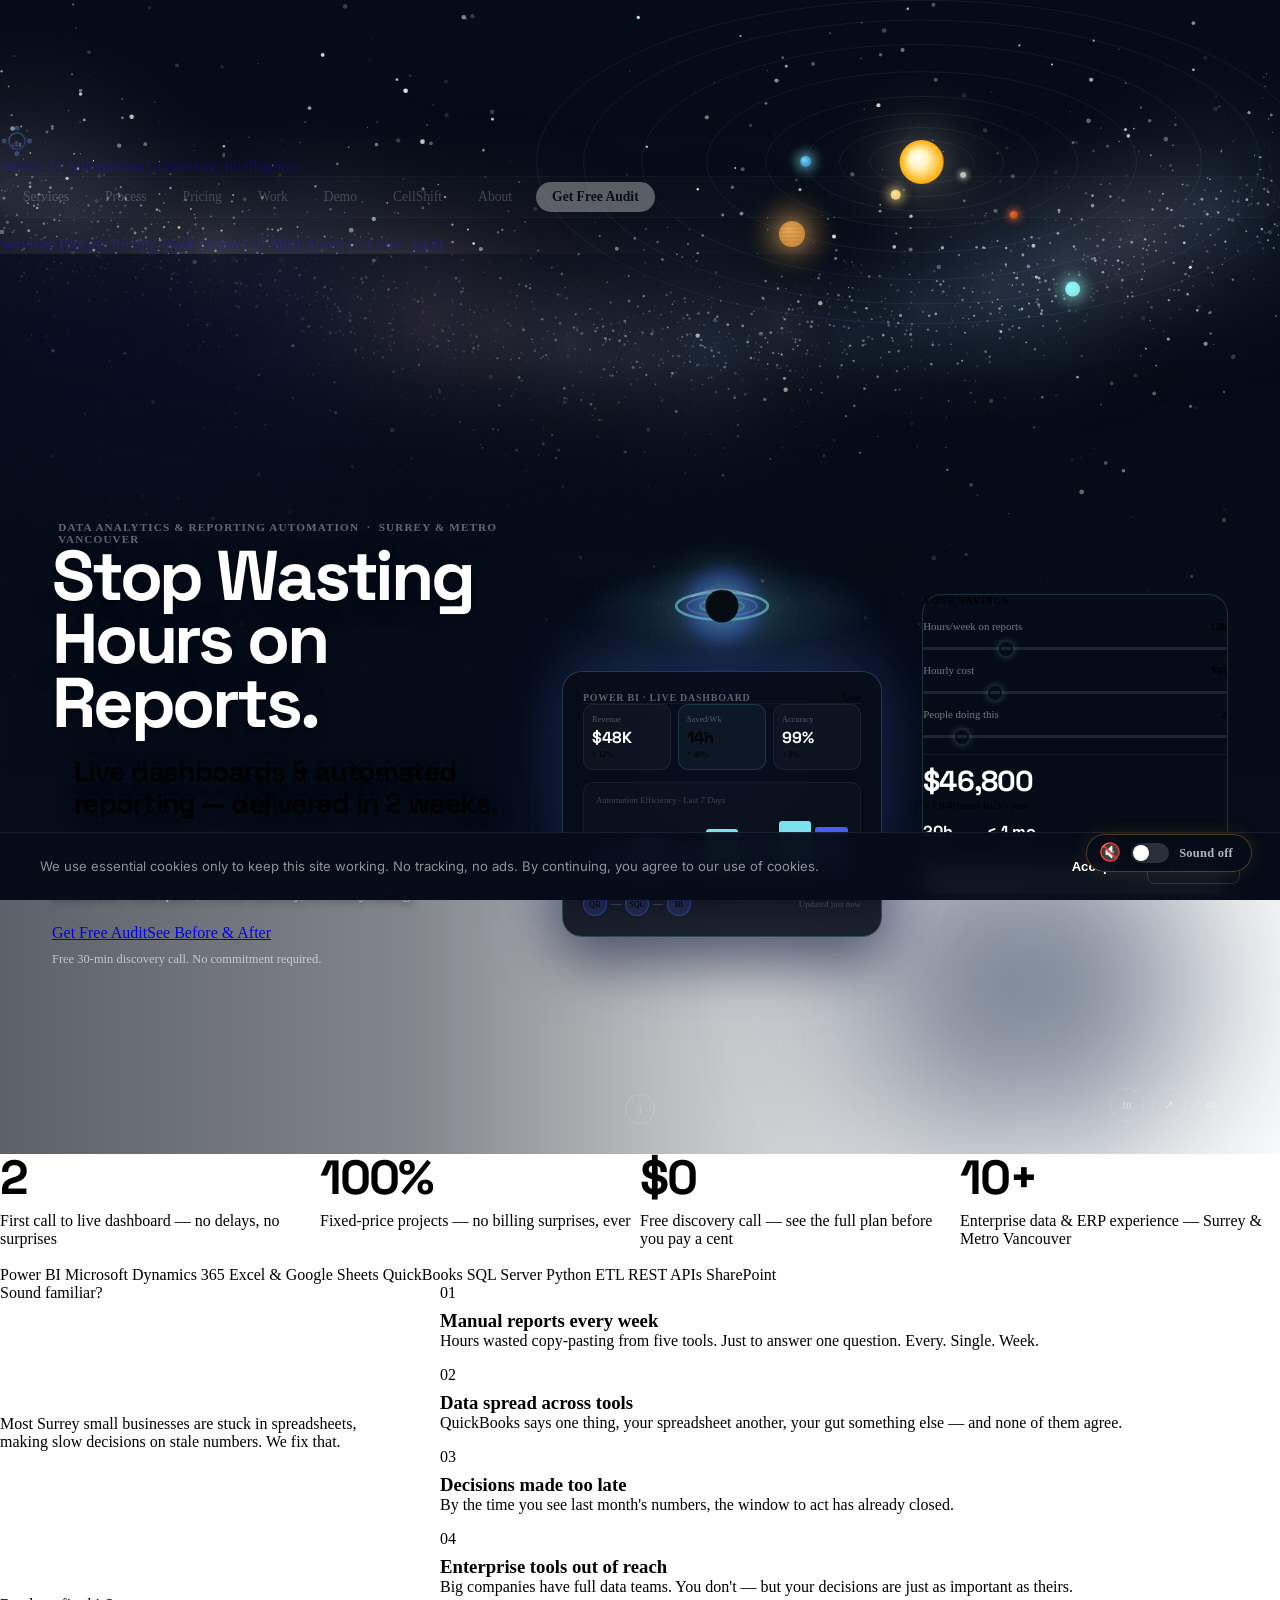
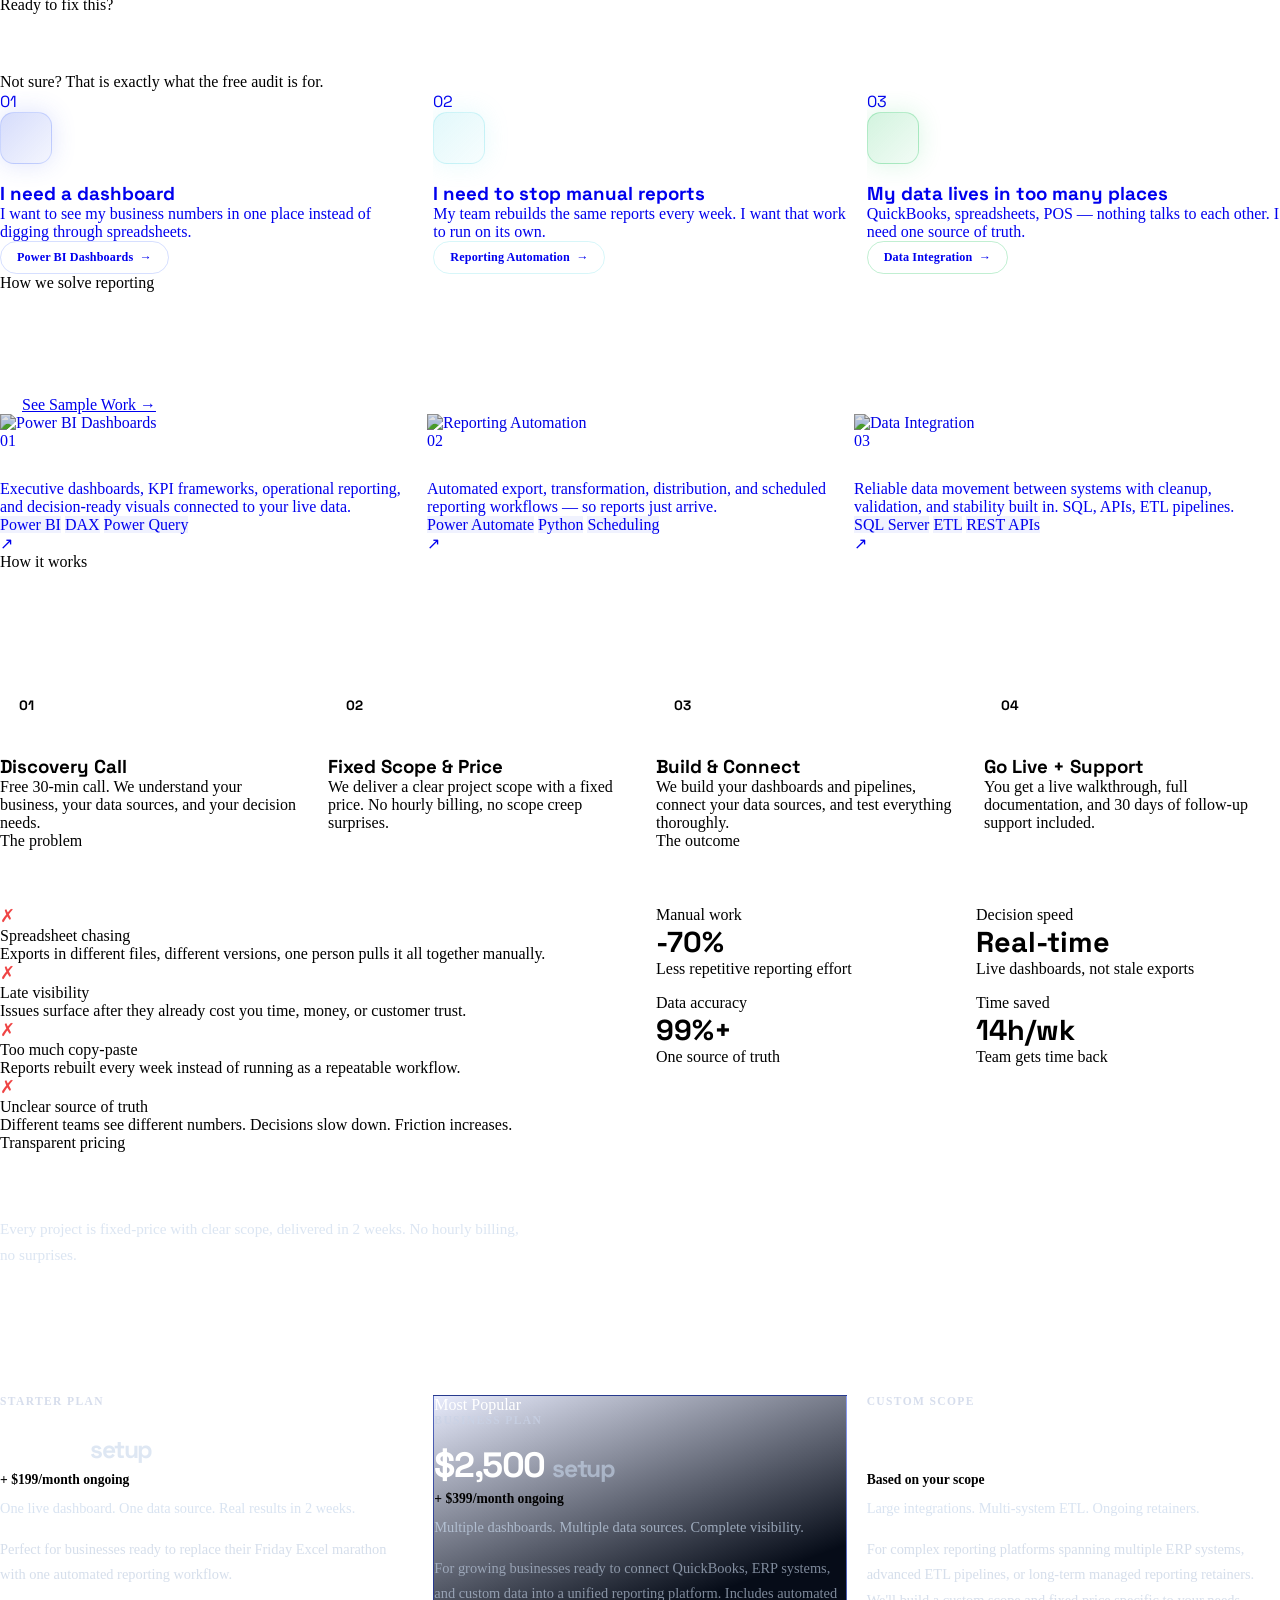
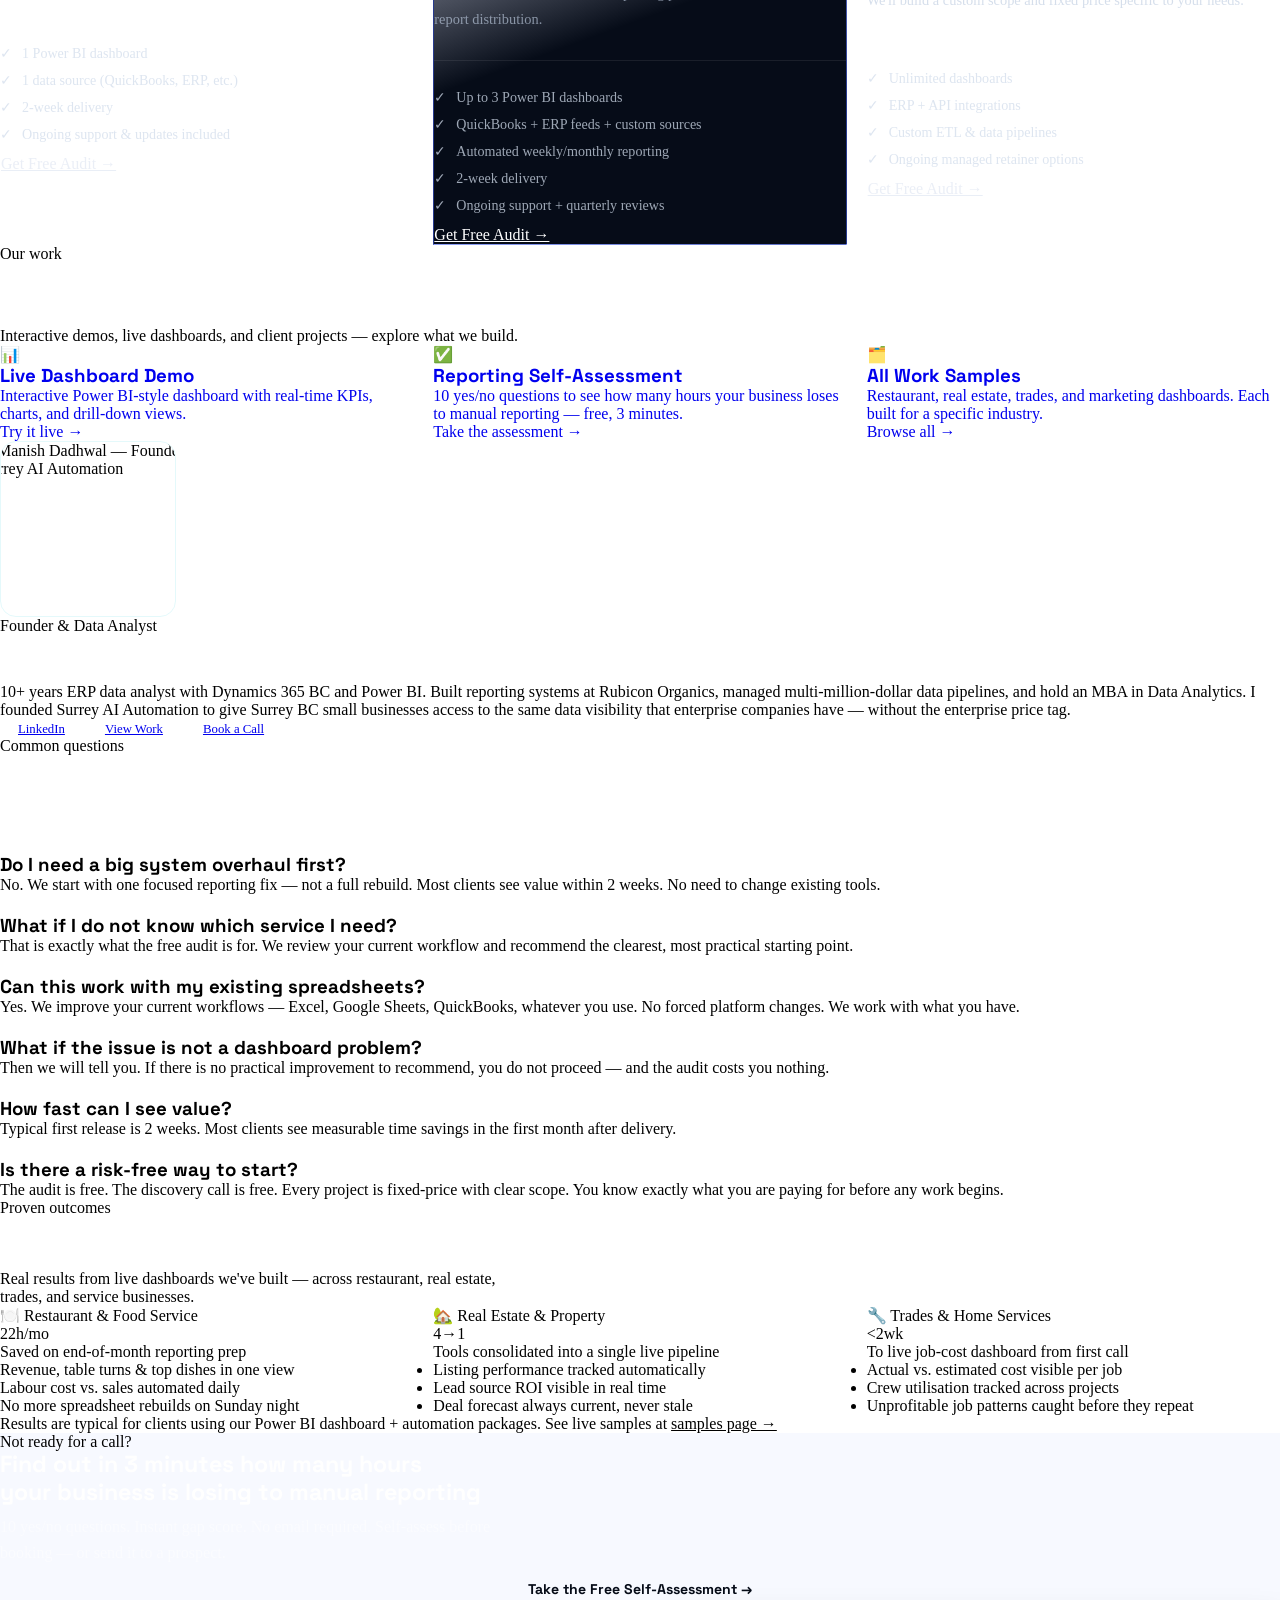
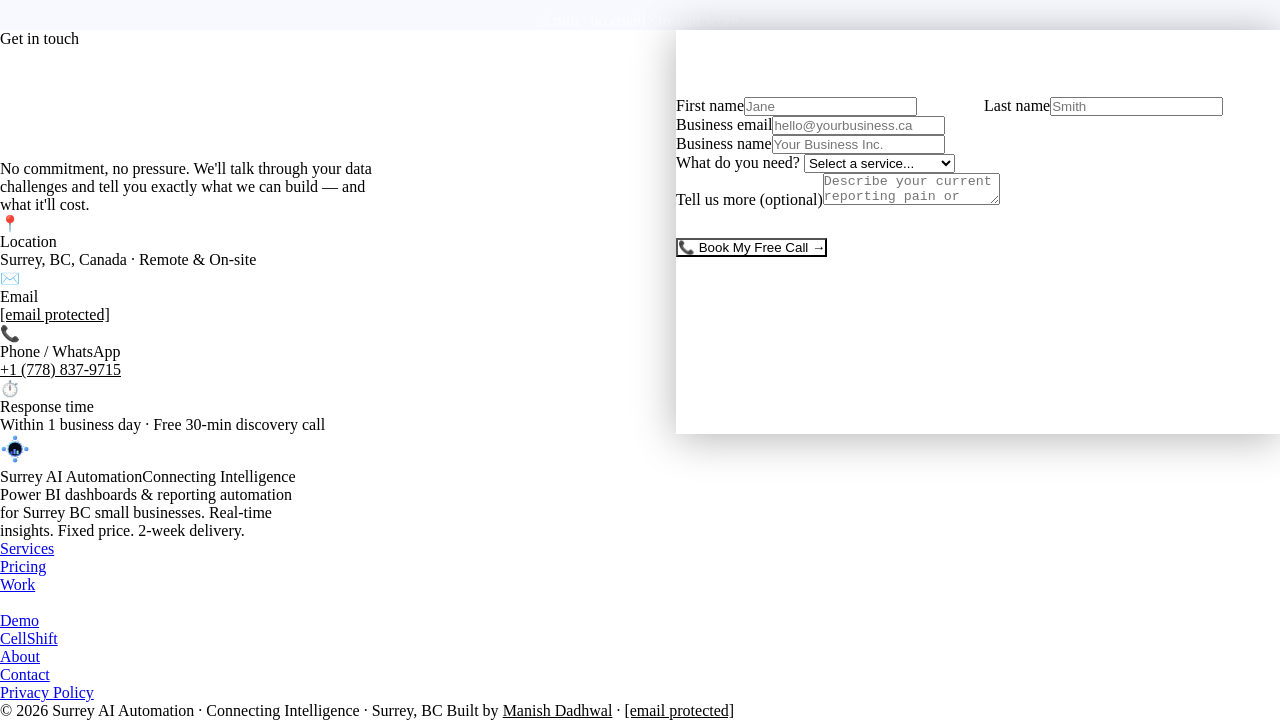
==== commit 52df74b2: "fix: audit fixes: xlsx 0.20.3 + SRI, worker parsing, XSS escapes, CSP worker-src, cfignore, drop GA4" ====
--- a/Desktop/AI & Automation/AI youtube automation-Claude Cowork/AI Youtube automation/surrey-ai-automation-site/index.html
+++ b/Desktop/AI & Automation/AI youtube automation-Claude Cowork/AI Youtube automation/surrey-ai-automation-site/index.html
@@ -89,6 +89,7 @@
   <link href="https://fonts.googleapis.com/css2?family=Space+Grotesk:wght@400;500;600;700&family=Inter:wght@300;400;500;600&display=swap" rel="stylesheet" />
   <!-- Static, render-blocking Tailwind CSS (compiled) — applies before first paint in every browser/mode. No runtime JIT race. -->
   <link rel="stylesheet" href="tailwind.css" />
+  <link rel="stylesheet" href="assets/theme.css?v=1" />
   <!-- Prevent flash of unstyled/misaligned content in incognito (no cache) -->
   <style>
     html{visibility:hidden;opacity:0;transition:opacity .35s ease}
@@ -96,85 +97,11 @@
     html:not(.js-ready) .hero-accent-text,
     html:not(.js-ready) .hero-btns { opacity:0; }
   </style>
-  <script src="https://cdn.jsdelivr.net/npm/gsap@3.12.5/dist/gsap.min.js"></script>
-  <script src="https://cdn.jsdelivr.net/npm/gsap@3.12.5/dist/ScrollTrigger.min.js"></script>
+  <script src="https://cdn.jsdelivr.net/npm/gsap@3.12.5/dist/gsap.min.js" integrity="sha384-g4NTh/Iv5PPU4xPyhEWqPcwtNXOvdaDI8LLnyYfyNZOjKJeYQyjzQ9X5275eBjpt" crossorigin="anonymous"></script>
+  <script src="https://cdn.jsdelivr.net/npm/gsap@3.12.5/dist/ScrollTrigger.min.js" integrity="sha384-Z3REaz79l2IaAZqJsSABtTbhjgOUYyV3p90XNnAPCSHg3EMTz1fouunq9WZRtj3d" crossorigin="anonymous"></script>
   <style>
-    :root {
-      --bg:    #060C18;
-      --blue:  #4361EE;
-      --blue2: #6B8CFF;
-      --teal:  #7BE1EC;
-      --green: #22C55E;
-      --space-xs: 8px;
-      --space-sm: 16px;
-      --space-md: 24px;
-      --space-lg: 40px;
-      --space-xl: 64px;
-    }
     * { box-sizing: border-box; margin: 0; padding: 0; }
-    html { scroll-behavior: smooth; }
-    body {
-      font-family: 'Inter', system-ui, -apple-system, BlinkMacSystemFont, 'Segoe UI', sans-serif;
-      background: transparent;
-      color: #e2e8f0;
-      overflow-x: hidden;
-    }
-
-    /* ── Grain overlay ── */
-    body::after {
-      content: '';
-      position: fixed; inset: 0; z-index: 9999; pointer-events: none; opacity: 0.035;
-      background-image: url("data:image/svg+xml,%3Csvg viewBox='0 0 200 200' xmlns='http://www.w3.org/2000/svg'%3E%3Cfilter id='n'%3E%3CfeTurbulence type='fractalNoise' baseFrequency='0.85' numOctaves='4' stitchTiles='stitch'/%3E%3C/filter%3E%3Crect width='100%25' height='100%25' filter='url(%23n)'/%3E%3C/svg%3E");
-      background-size: 150px 150px;
-    }
-
-    /* ── Watermark ── */
-    body::before {
-      content: '';
-      position: fixed; inset: 0; pointer-events: none; z-index: 0;
-      background-image: url("data:image/svg+xml,%3Csvg xmlns='http://www.w3.org/2000/svg' width='520' height='180'%3E%3Ctext x='50%25' y='50%25' dominant-baseline='middle' text-anchor='middle' font-family='monospace' font-size='15' font-weight='700' letter-spacing='7' fill='%234361EE' fill-opacity='0.022' transform='rotate(-22 260 90)'%3ECONNECTING INTELLIGENCE%3C/text%3E%3C/svg%3E");
-      background-repeat: repeat;
-      background-size: 520px 180px;
-    }
-
-    /* ── Grid bg ── */
-    .grid-bg {
-      background-image:
-        linear-gradient(rgba(148,163,184,0.045) 1px, transparent 1px),
-        linear-gradient(90deg, rgba(148,163,184,0.045) 1px, transparent 1px);
-      background-size: 28px 28px;
-    }
-
-    /* ── Black Hole Cursor ── */
-    #bh-cursor { position:fixed; width:0; height:0; pointer-events:none; z-index:99999; will-change:transform; transition:opacity .2s; }
-    #bh-cursor canvas { position:absolute; transform:translate(-50%,-50%); pointer-events:none; }
-    * { cursor: none; }
-    a, button, input, select, textarea, label, [role="button"], summary { cursor: auto !important; }
-    #contact, #contact * { cursor: auto !important; }
-    .mobile-menu, .mobile-menu * { cursor: auto !important; }
-    .nav-hamburger { cursor: pointer !important; }
-    @media (hover:none) { * { cursor: auto !important; } #bh-cursor { display:none; } .bh-toggle { display:none !important; } }
-    body.bh-off * { cursor: auto !important; }
-    body.bh-off #bh-cursor { display:none !important; }
-    body.bh-off .grav-word { transform:none !important; filter:none !important; color:inherit !important; }
-    .bh-toggle { position:fixed; bottom:28px; left:28px; z-index:99998; display:flex; align-items:center; gap:10px; background:rgba(6,12,24,.92); border:1px solid rgba(123,225,236,.3); backdrop-filter:blur(12px); border-radius:999px; padding:8px 18px 8px 12px; cursor:pointer !important; transition:border-color .3s, box-shadow .3s; box-shadow:0 0 18px rgba(123,225,236,.12); }
-    .bh-toggle:hover { border-color:rgba(123,225,236,.55); box-shadow:0 0 24px rgba(123,225,236,.22); }
-    .bh-toggle-icon { font-size:1.1rem; line-height:1; }
-    .bh-toggle-track { width:38px; height:20px; border-radius:10px; background:rgba(255,255,255,.15); position:relative; transition:background .2s; }
-    .bh-toggle-track.active { background:rgba(123,225,236,.5); }
-    .bh-toggle-knob { width:16px; height:16px; border-radius:50%; background:#fff; position:absolute; top:2px; left:2px; transition:left .2s; box-shadow:0 1px 4px rgba(0,0,0,.3); }
-    .bh-toggle-track.active .bh-toggle-knob { left:20px; }
-    .bh-toggle-label { font-size:.78rem; color:rgba(255,255,255,.7); font-weight:600; letter-spacing:.02em; user-select:none; }
-
-    /* ── AUDIO TOGGLE (handled by bh-background.js) ── */
-
-    /* ── NAV ── */
-    nav { position:fixed; top:0; left:0; right:0; z-index:1000; padding:24px 52px; display:flex; align-items:center; justify-content:space-between; transition:padding .35s,background .35s; }
-    nav.scrolled { padding:14px 52px; background:rgba(6,12,24,.93); backdrop-filter:blur(20px); border-bottom:1px solid rgba(255,255,255,.07); }
-    .nav-logo { display:flex; align-items:center; gap:10px; }
-    .logo-text  { display:flex; flex-direction:column; gap:1px; line-height:1; }
-    .logo-name  { font-family:'Space Grotesk',system-ui,-apple-system,BlinkMacSystemFont,'Segoe UI',sans-serif; font-size:.95rem; font-weight:700; color:#f0f0f0; letter-spacing:-.02em; }
-    .logo-sub   { font-size:.52rem; font-weight:600; letter-spacing:.18em; text-transform:uppercase; color:var(--teal); opacity:.8; }
+    body { overflow-x: hidden; }
 
     /* ── HERO ── */
     .hero { position:relative; height:100vh; min-height:700px; display:flex; align-items:center; overflow:hidden; background:transparent; }
@@ -206,10 +133,6 @@
     .hero-accent-text { font-family:'Space Grotesk',system-ui,-apple-system,BlinkMacSystemFont,'Segoe UI',sans-serif; font-size:clamp(1.3rem,2.2vw,2.1rem); font-weight:700; color:var(--teal); text-shadow:0 2px 16px rgba(6,12,24,0.8); line-height:1.15; letter-spacing:-.02em; }
 
     .hero-btns { display:flex; gap:var(--space-sm); flex-wrap:wrap; }
-    .btn-white  { display:inline-flex; align-items:center; gap:8px; background:#f0f0f0; color:#060C18; padding:13px 26px; border-radius:100px; font-weight:700; font-size:.85rem; transition:opacity .2s,transform .25s; }
-    .btn-white:hover  { opacity:.88; transform:translateY(-2px); }
-    .btn-ghost  { display:inline-flex; align-items:center; gap:8px; border:1px solid rgba(255,255,255,.2); color:rgba(255,255,255,.65); padding:13px 26px; border-radius:100px; font-weight:500; font-size:.85rem; transition:border-color .2s,color .2s,transform .25s; }
-    .btn-ghost:hover  { border-color:rgba(255,255,255,.4); color:#fff; transform:translateY(-2px); }
 
     /* Hero center – cursor-tracked */
     .hero-visual-wrap { display:flex; align-items:center; justify-content:center; position:relative; transform-style:preserve-3d; will-change:transform; }
@@ -271,18 +194,6 @@
     .hero-scroll { position:absolute; bottom:30px; left:50%; transform:translateX(-50%); z-index:3; width:30px; height:30px; border-radius:50%; border:1px solid rgba(255,255,255,.18); display:flex; align-items:center; justify-content:center; font-size:12px; color:rgba(255,255,255,.38); text-decoration:none; animation:bounce 2.5s ease-in-out infinite; }
     @keyframes bounce { 0%,100%{transform:translateX(-50%) translateY(0)} 50%{transform:translateX(-50%) translateY(7px)} }
 
-    /* ── MARQUEE ── */
-    .marquee-strip { border-top:1px solid rgba(255,255,255,.07); border-bottom:1px solid rgba(255,255,255,.07); padding:14px 0; overflow:hidden; background:rgba(255,255,255,.02); }
-    .marquee-track { display:flex; white-space:nowrap; animation:mscroll 32s linear infinite; width:max-content; }
-    .marquee-item  { display:inline-flex; align-items:center; gap:10px; padding:0 28px; font-size:.73rem; font-weight:600; color:rgba(255,255,255,.2); letter-spacing:.09em; text-transform:uppercase; }
-    .marquee-dot   { color:var(--blue); font-size:.5rem; }
-    @keyframes mscroll { from{transform:translateX(0)} to{transform:translateX(-50%)} }
-
-    /* ── SECTION HELPERS ── */
-    .section-eyebrow { display:flex; align-items:center; gap:12px; margin-bottom:16px; }
-    .ey-line { width:22px; height:1px; background:var(--blue); flex-shrink:0; }
-    .ey-text { font-size:.68rem; font-weight:700; letter-spacing:.13em; text-transform:uppercase; color:var(--blue2); }
-
     /* ── CODE BLOCK ── */
     .code-line { opacity:0; transform:translateY(10px); transition:opacity .35s ease, transform .35s ease; }
     .terminal-shine { transform:translateX(-140%); transition:transform .6s ease; }
@@ -298,28 +209,11 @@
     .code-block-revealed .terminal-shine { transform:translateX(140%); transition-delay:.3s; }
     .caret { display:inline-block; margin-left:2px; }
 
-    /* ── SERVICE CARDS ── */
-    .service-card::before { content:""; position:absolute; inset:0; border-radius:1rem; background:linear-gradient(135deg,rgba(123,225,236,0),rgba(67,97,238,0)); transition:all .28s ease-out; pointer-events:none; z-index:1; }
-    .service-card:hover::before { background:linear-gradient(135deg,rgba(123,225,236,.05),rgba(67,97,238,.06)); }
-    .service-card:hover img { transform: scale(1.06); filter: brightness(1.0) saturate(1.2) !important; }
-
     /* ── PIPELINE PACKET ── */
     .packet { filter:drop-shadow(0 0 6px rgba(123,225,236,.55)); }
 
     /* ── PROCESS STEPS ── */
     .step-circle { width:52px; height:52px; border:1px solid rgba(255,255,255,.14); background:rgba(255,255,255,.03); border-radius:50%; display:flex; align-items:center; justify-content:center; font-family:'Space Grotesk',system-ui,-apple-system,BlinkMacSystemFont,'Segoe UI',sans-serif; font-weight:700; font-size:.85rem; color:var(--blue2); margin-bottom:24px; }
-
-    /* ── CONTACT FORM ── */
-    input, select, textarea { width:100%; padding:14px 18px; background:rgba(255,255,255,.07); border:1px solid rgba(255,255,255,.15); border-radius:10px; color:#f1f5f9; font-size:.92rem; font-family:'Inter',sans-serif; outline:none; transition:border-color .25s, box-shadow .25s, background .25s; }
-    input:focus, select:focus, textarea:focus { border-color:rgba(67,97,238,.6); box-shadow:0 0 0 3px rgba(67,97,238,.15), 0 0 20px rgba(67,97,238,.08); background:rgba(255,255,255,.09); }
-    input:hover, select:hover, textarea:hover { border-color:rgba(255,255,255,.22); background:rgba(255,255,255,.08); }
-    input::placeholder, textarea::placeholder { color:rgba(255,255,255,.32); }
-    select option { background:#060C18; color:#e2e8f0; }
-    textarea { resize:vertical; min-height:110px; }
-
-    /* ── TECH BADGE ── */
-    .tech-badge { font-size:.78rem; font-weight:600; letter-spacing:.04em; color:rgba(255,255,255,.65); border:1px solid rgba(255,255,255,.09); border-radius:999px; padding:6px 14px; background:rgba(255,255,255,.03); transition:color .2s,border-color .2s; }
-    .tech-badge:hover { color:rgba(123,225,236,.75); border-color:rgba(123,225,236,.28); }
 
     /* ── EMAIL INTELLIGENCE PREVIEW ── */
     @media (min-width:640px) { .ei-sidebar { display:block !important; } .ei-mobile-tabs { display:none !important; } }
@@ -340,20 +234,6 @@
     .qp-arrow { transition:transform .25s ease; }
     .quick-path-card:hover .qp-arrow { transform:translateX(3px); }
 
-    /* ── RESULT CARD ── */
-    .result-card { border-radius:1.25rem; border:1px solid rgba(255,255,255,.08); background:rgba(255,255,255,.03); padding:28px; transition:border-color .25s,transform .25s; }
-    .result-card:hover { border-color:rgba(107,140,255,.22); transform:translateY(-3px); }
-    .result-card .rc-industry { font-size:.68rem; font-weight:700; letter-spacing:.1em; text-transform:uppercase; color:var(--teal); margin-bottom:14px; }
-    .result-card .rc-metric { font-family:'Space Grotesk',sans-serif; font-size:2.8rem; font-weight:800; letter-spacing:-.04em; color:#fff; line-height:1; margin-bottom:6px; }
-    .result-card .rc-metric span { font-size:1.2rem; color:rgba(255,255,255,.4); }
-    .result-card .rc-label { font-size:.82rem; color:rgba(255,255,255,.45); margin-bottom:18px; }
-    .result-card .rc-items { list-style:none; display:flex; flex-direction:column; gap:6px; }
-    .result-card .rc-items li { font-size:.8rem; color:rgba(255,255,255,.65); display:flex; gap:7px; align-items:flex-start; }
-    .result-card .rc-items li::before { content:"→"; color:var(--blue2); flex-shrink:0; }
-
-    /* ── FOOTER ── */
-    footer a { text-decoration:none; }
-
     /* ── REAL HUMMINGBIRD PHOTO ── */
     .hero-bird-wrap {
       position: relative;
@@ -396,9 +276,8 @@
       50%      { opacity: 1;    transform: scale(1.06) translateY(-7px); }
     }
 
-    /* ── REDUCED MOTION ── */
+    /* ── REDUCED MOTION (page-specific additions; base rule in theme.css) ── */
     @media (prefers-reduced-motion:reduce) {
-      *, *::before, *::after { animation:none !important; transition-duration:.01ms !important; }
       .code-line, .terminal-shine { opacity:1 !important; transform:none !important; }
     }
 
@@ -434,19 +313,6 @@
       .hero-insights { width:100%; min-width:0; margin-top:var(--space-md); }
       .hero-social { right:24px; }
     }
-    /* ── MOBILE HAMBURGER ── */
-    .nav-hamburger { display:none; background:none; border:none; padding:10px; cursor:pointer; z-index:1002; }
-    .nav-hamburger span { display:block; width:22px; height:2px; background:#fff; margin:5px 0; border-radius:2px; transition:transform .3s, opacity .3s; }
-    .nav-hamburger.active span:nth-child(1) { transform:rotate(45deg) translate(5px,5px); }
-    .nav-hamburger.active span:nth-child(2) { opacity:0; }
-    .nav-hamburger.active span:nth-child(3) { transform:rotate(-45deg) translate(5px,-5px); }
-
-    .mobile-menu { display:none; position:fixed; top:0; left:0; right:0; bottom:0; background:rgba(6,12,24,.97); backdrop-filter:blur(24px); z-index:1001; flex-direction:column; align-items:center; justify-content:center; gap:8px; }
-    .mobile-menu.open { display:flex; }
-    .mobile-menu a { font-family:'Space Grotesk',system-ui,-apple-system,BlinkMacSystemFont,'Segoe UI',sans-serif; font-size:1.3rem; font-weight:600; color:rgba(255,255,255,.7); padding:14px 32px; border-radius:12px; transition:color .2s, background .2s; text-align:center; min-width:200px; }
-    .mobile-menu a:hover, .mobile-menu a:active { color:#fff; background:rgba(255,255,255,.05); }
-    .mobile-menu .mobile-cta { margin-top:16px; background:var(--blue); color:#fff; font-weight:700; }
-
     @media (max-width:768px) {
       nav { padding:16px 20px; }
       nav.scrolled { padding:12px 20px; }
@@ -502,25 +368,12 @@
   <!-- Google Search Console Verification (optional meta tag method) -->
   <!-- <meta name="google-site-verification" content="YOUR-VERIFICATION-CODE" /> -->
 
-  <!-- Google Analytics 4 (GA4) -->
-  <!-- Replace G-XXXXXXXXXX with your GA4 Measurement ID -->
-  <script async src="https://www.googletagmanager.com/gtag/js?id=G-XXXXXXXXXX"></script>
-  <script>
-    window.dataLayer = window.dataLayer || [];
-    function gtag(){dataLayer.push(arguments);}
-    gtag('js', new Date());
-    gtag('config', 'G-XXXXXXXXXX'); // Replace with your Measurement ID
-  </script>
-
-  <!-- Microsoft Clarity Analytics -->
-  <!-- Replace 12345 with your Clarity Project ID -->
-  <script type="text/javascript">
-    (function(c,l,a,r,i,t,y){
-        c[a]=c[a]||function(){(c[a].q=c[a].q||[]).push(arguments)};
-        t=l.createElement(r);t.async=1;t.src="https://www.clarity.ms/tag/"+i;
-        y=l.getElementsByTagName(r)[0];y.parentNode.insertBefore(t,y);
-    })(window, document, "clarity", "script", "12345"); // Replace 12345 with your Project ID
-  </script>
+  <!-- Google Analytics 4 (GA4): add the gtag.js snippet here with a real
+       G- Measurement ID when ready. Placeholder snippet removed so no
+       request fires with a fake ID. -->
+
+  <!-- Microsoft Clarity: add the tag snippet here with a real Project ID
+       when ready. Placeholder snippet removed. -->
 
 </head>
 <body class="antialiased grid-bg">
@@ -565,6 +418,7 @@
     <a href="#pricing" class="nav-pill">Pricing</a>
     <a href="samples.html" class="nav-pill">Work</a>
     <a href="dashboard.html" class="nav-pill">Demo</a>
+    <a href="cellshift.html" class="nav-pill">CellShift</a>
     <a href="#founder" class="nav-pill">About</a>
     <a href="#contact" class="nav-pill nav-pill--cta">Get Free Audit</a>
   </div>
@@ -600,6 +454,7 @@
     <a href="#pricing" onclick="closeMobileMenu()">Pricing</a>
     <a href="samples.html">Work</a>
     <a href="dashboard.html">Demo</a>
+    <a href="cellshift.html">CellShift</a>
     <a href="#founder" onclick="closeMobileMenu()">About</a>
     <a href="#contact" onclick="closeMobileMenu()" class="mobile-cta">Get Free Audit</a>
   </div>
@@ -863,8 +718,8 @@
   <div class="mx-auto max-w-6xl px-14">
     <div class="flex justify-between items-end mb-14">
       <div>
-        <div class="section-eyebrow"><div class="ey-line"></div><div class="ey-text">What we build</div></div>
-        <h2 style="font-family:'Space Grotesk',system-ui,-apple-system,BlinkMacSystemFont,'Segoe UI',sans-serif;font-size:clamp(2rem,3.8vw,3rem);font-weight:700;letter-spacing:-.035em;line-height:1.08;color:#fff">Three ways we<br/>eliminate your <span style="color:var(--blue2)">guesswork</span></h2>
+        <div class="section-eyebrow"><div class="ey-line"></div><div class="ey-text">How we solve reporting</div></div>
+        <h2 style="font-family:'Space Grotesk',system-ui,-apple-system,BlinkMacSystemFont,'Segoe UI',sans-serif;font-size:clamp(2rem,3.8vw,3rem);font-weight:700;letter-spacing:-.035em;line-height:1.08;color:#fff">From spreadsheets to<br/><span style="color:var(--blue2)">live dashboards</span></h2>
       </div>
       <a href="samples.html" class="btn-ghost hidden md:inline-flex" style="padding:11px 22px">See Sample Work →</a>
     </div>
@@ -1004,85 +859,58 @@
 
       <!-- STARTER -->
       <div id="plan-starter" class="plan-card rounded-2xl border border-white/[0.09] bg-white/[0.03] p-9 transition-all duration-300 hover:-translate-y-1" style="cursor:pointer" onclick="switchPlan('starter')">
-        <div style="font-size:.72rem;font-weight:700;letter-spacing:.12em;text-transform:uppercase;color:rgba(200,210,230,.75);margin-bottom:16px">Starter</div>
-        <div style="font-family:'Space Grotesk',system-ui,-apple-system,BlinkMacSystemFont,'Segoe UI',sans-serif;font-size:2.6rem;font-weight:700;letter-spacing:-.04em;margin-bottom:4px;color:#fff">C$499</div>
-        <div style="font-size:.9rem;color:rgba(200,215,235,.7);margin-bottom:20px;font-weight:500">Dashboard + Email Intelligence</div>
-        <div style="font-size:.9rem;color:rgba(190,205,225,.65);line-height:1.75;margin-bottom:28px;padding-bottom:28px;border-bottom:1px solid rgba(255,255,255,.08)">One Power BI dashboard tied to a clear business decision, plus your inbox connected and categorised by AI.</div>
+        <div style="font-size:.72rem;font-weight:700;letter-spacing:.12em;text-transform:uppercase;color:rgba(200,210,230,.75);margin-bottom:16px">Starter Plan</div>
+        <div style="font-family:'Space Grotesk',system-ui,-apple-system,BlinkMacSystemFont,'Segoe UI',sans-serif;font-size:2.2rem;font-weight:700;letter-spacing:-.04em;margin-bottom:4px;color:#fff">$990 <span style="font-size:0.7em;color:rgba(200,215,235,.6)">setup</span></div>
+        <div style="font-size:0.85rem;color:var(--teal);margin-bottom:12px;font-weight:600">+ $199/month ongoing</div>
+        <div style="font-size:.9rem;color:rgba(200,215,235,.7);margin-bottom:20px;font-weight:500">One live dashboard. One data source. Real results in 2 weeks.</div>
+        <div style="font-size:.9rem;color:rgba(190,205,225,.65);line-height:1.75;margin-bottom:28px;padding-bottom:28px;border-bottom:1px solid rgba(255,255,255,.08)">Perfect for businesses ready to replace their Friday Excel marathon with one automated reporting workflow.</div>
         <ul style="list-style:none;padding:0;margin:0 0 12px 0;display:flex;flex-direction:column;gap:10px">
           <li style="display:flex;gap:10px;font-size:.88rem;color:rgba(210,220,235,.75)"><span style="color:var(--blue2)">✓</span>1 Power BI dashboard</li>
-          <li style="display:flex;gap:10px;font-size:.88rem;color:rgba(210,220,235,.75)"><span style="color:var(--blue2)">✓</span>Up to 2 data sources</li>
+          <li style="display:flex;gap:10px;font-size:.88rem;color:rgba(210,220,235,.75)"><span style="color:var(--blue2)">✓</span>1 data source (QuickBooks, ERP, etc.)</li>
           <li style="display:flex;gap:10px;font-size:.88rem;color:rgba(210,220,235,.75)"><span style="color:var(--blue2)">✓</span>2-week delivery</li>
-          <li style="display:flex;gap:10px;font-size:.88rem;color:rgba(210,220,235,.75)"><span style="color:var(--blue2)">✓</span>14-day support</li>
+          <li style="display:flex;gap:10px;font-size:.88rem;color:rgba(210,220,235,.75)"><span style="color:var(--blue2)">✓</span>Ongoing support & updates included</li>
         </ul>
-        <!-- Email AI add-on block -->
-        <div style="margin:16px 0 24px;padding:14px;border-radius:12px;background:rgba(139,92,246,.08);border:1px solid rgba(139,92,246,.25);">
-          <div style="font-size:.67rem;font-weight:700;letter-spacing:.1em;text-transform:uppercase;color:rgba(167,139,250,.95);margin-bottom:10px;">📬 Email Intelligence — Included</div>
-          <ul style="list-style:none;padding:0;margin:0;display:flex;flex-direction:column;gap:7px;">
-            <li style="display:flex;gap:9px;font-size:.83rem;color:rgba(210,220,235,.7)"><span style="color:#a78bfa;">✓</span>1 inbox (Gmail or Outlook)</li>
-            <li style="display:flex;gap:9px;font-size:.83rem;color:rgba(210,220,235,.7)"><span style="color:#a78bfa;">✓</span>Sender scoring & categorisation</li>
-            <li style="display:flex;gap:9px;font-size:.83rem;color:rgba(210,220,235,.7)"><span style="color:#a78bfa;">✓</span>Weekly digest report</li>
-          </ul>
-        </div>
         <a href="#contact" class="block text-center py-3 rounded-xl text-sm font-semibold transition-all" style="border:1px solid rgba(255,255,255,.22);color:rgba(230,235,245,.85)" onmouseover="this.style.borderColor='rgba(255,255,255,.45)';this.style.color='#fff'" onmouseout="this.style.borderColor='rgba(255,255,255,.22)';this.style.color='rgba(230,235,245,.85)'">Get Free Audit →</a>
       </div>
 
-      <!-- GROWTH -->
+      <!-- BUSINESS -->
       <div id="plan-growth" class="plan-card rounded-2xl p-9 transition-all duration-300 hover:-translate-y-1 relative" style="border:1px solid rgba(67,97,238,.55);background:linear-gradient(160deg,rgba(67,97,238,.12) 0%,rgba(6,12,24,1) 50%);cursor:pointer" onclick="switchPlan('growth')">
         <div class="absolute -top-3 left-1/2 -translate-x-1/2 text-xs font-bold tracking-widest uppercase px-4 py-1 rounded-full" style="background:var(--blue);color:#fff">Most Popular</div>
-        <div style="font-size:.72rem;font-weight:700;letter-spacing:.12em;text-transform:uppercase;color:rgba(200,210,230,.75);margin-bottom:16px">Growth</div>
-        <div style="font-family:'Space Grotesk',system-ui,-apple-system,BlinkMacSystemFont,'Segoe UI',sans-serif;font-size:2.6rem;font-weight:700;letter-spacing:-.04em;margin-bottom:4px;color:#fff">C$999</div>
-        <div style="font-size:.9rem;color:rgba(200,215,235,.7);margin-bottom:20px;font-weight:500">Reporting automation + full Email AI</div>
-        <div style="font-size:.9rem;color:rgba(190,205,225,.65);line-height:1.75;margin-bottom:28px;padding-bottom:28px;border-bottom:1px solid rgba(255,255,255,.08)">Full automation stack — dashboards, connected data, and your team's inboxes turned into a strategic intelligence layer.</div>
+        <div style="font-size:.72rem;font-weight:700;letter-spacing:.12em;text-transform:uppercase;color:rgba(200,210,230,.75);margin-bottom:16px">Business Plan</div>
+        <div style="font-family:'Space Grotesk',system-ui,-apple-system,BlinkMacSystemFont,'Segoe UI',sans-serif;font-size:2.2rem;font-weight:700;letter-spacing:-.04em;margin-bottom:4px;color:#fff">$2,500 <span style="font-size:0.7em;color:rgba(200,215,235,.6)">setup</span></div>
+        <div style="font-size:0.85rem;color:var(--teal);margin-bottom:12px;font-weight:600">+ $399/month ongoing</div>
+        <div style="font-size:.9rem;color:rgba(200,215,235,.7);margin-bottom:20px;font-weight:500">Multiple dashboards. Multiple data sources. Complete visibility.</div>
+        <div style="font-size:.9rem;color:rgba(190,205,225,.65);line-height:1.75;margin-bottom:28px;padding-bottom:28px;border-bottom:1px solid rgba(255,255,255,.08)">For growing businesses ready to connect QuickBooks, ERP systems, and custom data into a unified reporting platform. Includes automated report distribution.</div>
         <ul style="list-style:none;padding:0;margin:0 0 12px 0;display:flex;flex-direction:column;gap:10px">
-          <li style="display:flex;gap:10px;font-size:.88rem;color:rgba(210,220,235,.75)"><span style="color:var(--blue2)">✓</span>Up to 3 dashboards</li>
-          <li style="display:flex;gap:10px;font-size:.88rem;color:rgba(210,220,235,.75)"><span style="color:var(--blue2)">✓</span>Up to 5 data sources</li>
-          <li style="display:flex;gap:10px;font-size:.88rem;color:rgba(210,220,235,.75)"><span style="color:var(--blue2)">✓</span>Automated reporting</li>
+          <li style="display:flex;gap:10px;font-size:.88rem;color:rgba(210,220,235,.75)"><span style="color:var(--blue2)">✓</span>Up to 3 Power BI dashboards</li>
+          <li style="display:flex;gap:10px;font-size:.88rem;color:rgba(210,220,235,.75)"><span style="color:var(--blue2)">✓</span>QuickBooks + ERP feeds + custom sources</li>
+          <li style="display:flex;gap:10px;font-size:.88rem;color:rgba(210,220,235,.75)"><span style="color:var(--blue2)">✓</span>Automated weekly/monthly reporting</li>
           <li style="display:flex;gap:10px;font-size:.88rem;color:rgba(210,220,235,.75)"><span style="color:var(--blue2)">✓</span>2-week delivery</li>
-          <li style="display:flex;gap:10px;font-size:.88rem;color:rgba(210,220,235,.75)"><span style="color:var(--blue2)">✓</span>30-day support</li>
+          <li style="display:flex;gap:10px;font-size:.88rem;color:rgba(210,220,235,.75)"><span style="color:var(--blue2)">✓</span>Ongoing support + quarterly reviews</li>
         </ul>
-        <!-- Email AI block -->
-        <div style="margin:16px 0 24px;padding:14px;border-radius:12px;background:rgba(139,92,246,.12);border:1px solid rgba(139,92,246,.4);">
-          <div style="font-size:.67rem;font-weight:700;letter-spacing:.1em;text-transform:uppercase;color:rgba(167,139,250,.95);margin-bottom:10px;">📬 Email Intelligence — Full Suite</div>
-          <ul style="list-style:none;padding:0;margin:0;display:flex;flex-direction:column;gap:7px;">
-            <li style="display:flex;gap:9px;font-size:.83rem;color:rgba(215,225,240,.8)"><span style="color:#a78bfa;">✓</span>Up to 3 inboxes (Gmail + Outlook)</li>
-            <li style="display:flex;gap:9px;font-size:.83rem;color:rgba(215,225,240,.8)"><span style="color:#a78bfa;">✓</span>Inbox dashboard + KPI metrics</li>
-            <li style="display:flex;gap:9px;font-size:.83rem;color:rgba(215,225,240,.8)"><span style="color:#a78bfa;">✓</span>Sender graph visualisation</li>
-            <li style="display:flex;gap:9px;font-size:.83rem;color:rgba(215,225,240,.8)"><span style="color:#a78bfa;">✓</span>AI pattern & anomaly detection</li>
-            <li style="display:flex;gap:9px;font-size:.83rem;color:rgba(215,225,240,.8)"><span style="color:#a78bfa;">✓</span>Unsubscribe intelligence</li>
-          </ul>
-        </div>
         <a href="#contact" class="block text-center py-3 rounded-xl text-sm font-bold transition-all" style="background:var(--blue);color:#fff" onmouseover="this.style.opacity='.85'" onmouseout="this.style.opacity='1'">Get Free Audit →</a>
       </div>
 
-      <!-- ENTERPRISE -->
+      <!-- CUSTOM / CONTACT -->
       <div id="plan-enterprise" class="plan-card rounded-2xl border border-white/[0.09] bg-white/[0.03] p-9 transition-all duration-300 hover:-translate-y-1" style="cursor:pointer" onclick="switchPlan('enterprise')">
-        <div style="font-size:.72rem;font-weight:700;letter-spacing:.12em;text-transform:uppercase;color:rgba(200,210,230,.75);margin-bottom:16px">Enterprise</div>
-        <div style="font-family:'Space Grotesk',system-ui,-apple-system,BlinkMacSystemFont,'Segoe UI',sans-serif;font-size:2.6rem;font-weight:700;letter-spacing:-.04em;margin-bottom:4px;color:#fff">C$2,500+</div>
-        <div style="font-size:.9rem;color:rgba(200,215,235,.7);margin-bottom:20px;font-weight:500">Full data platform + Email Intelligence</div>
-        <div style="font-size:.9rem;color:rgba(190,205,225,.65);line-height:1.75;margin-bottom:28px;padding-bottom:28px;border-bottom:1px solid rgba(255,255,255,.08)">ERP integration, ETL pipelines, unlimited dashboards — plus Email Intelligence across your entire team's inboxes.</div>
+        <div style="font-size:.72rem;font-weight:700;letter-spacing:.12em;text-transform:uppercase;color:rgba(200,210,230,.75);margin-bottom:16px">Custom Scope</div>
+        <div style="font-family:'Space Grotesk',system-ui,-apple-system,BlinkMacSystemFont,'Segoe UI',sans-serif;font-size:2.2rem;font-weight:700;letter-spacing:-.04em;margin-bottom:4px;color:#fff">Quote</div>
+        <div style="font-size:0.85rem;color:var(--teal);margin-bottom:12px;font-weight:600">Based on your scope</div>
+        <div style="font-size:.9rem;color:rgba(200,215,235,.7);margin-bottom:20px;font-weight:500">Large integrations. Multi-system ETL. Ongoing retainers.</div>
+        <div style="font-size:.9rem;color:rgba(190,205,225,.65);line-height:1.75;margin-bottom:28px;padding-bottom:28px;border-bottom:1px solid rgba(255,255,255,.08)">For complex reporting platforms spanning multiple ERP systems, advanced ETL pipelines, or long-term managed reporting retainers. We'll build a custom scope and fixed price specific to your needs.</div>
         <ul style="list-style:none;padding:0;margin:0 0 12px 0;display:flex;flex-direction:column;gap:10px">
           <li style="display:flex;gap:10px;font-size:.88rem;color:rgba(210,220,235,.75)"><span style="color:var(--blue2)">✓</span>Unlimited dashboards</li>
           <li style="display:flex;gap:10px;font-size:.88rem;color:rgba(210,220,235,.75)"><span style="color:var(--blue2)">✓</span>ERP + API integrations</li>
-          <li style="display:flex;gap:10px;font-size:.88rem;color:rgba(210,220,235,.75)"><span style="color:var(--blue2)">✓</span>Python ETL pipelines</li>
-          <li style="display:flex;gap:10px;font-size:.88rem;color:rgba(210,220,235,.75)"><span style="color:var(--blue2)">✓</span>Ongoing retainer options</li>
+          <li style="display:flex;gap:10px;font-size:.88rem;color:rgba(210,220,235,.75)"><span style="color:var(--blue2)">✓</span>Custom ETL & data pipelines</li>
+          <li style="display:flex;gap:10px;font-size:.88rem;color:rgba(210,220,235,.75)"><span style="color:var(--blue2)">✓</span>Ongoing managed retainer options</li>
         </ul>
-        <!-- Email AI block -->
-        <div style="margin:16px 0 24px;padding:14px;border-radius:12px;background:rgba(139,92,246,.08);border:1px solid rgba(139,92,246,.25);">
-          <div style="font-size:.67rem;font-weight:700;letter-spacing:.1em;text-transform:uppercase;color:rgba(167,139,250,.95);margin-bottom:10px;">📬 Email Intelligence — Enterprise</div>
-          <ul style="list-style:none;padding:0;margin:0;display:flex;flex-direction:column;gap:7px;">
-            <li style="display:flex;gap:9px;font-size:.83rem;color:rgba(210,220,235,.7)"><span style="color:#a78bfa;">✓</span>Unlimited inboxes across team</li>
-            <li style="display:flex;gap:9px;font-size:.83rem;color:rgba(210,220,235,.7)"><span style="color:#a78bfa;">✓</span>Full intelligence suite + graph</li>
-            <li style="display:flex;gap:9px;font-size:.83rem;color:rgba(210,220,235,.7)"><span style="color:#a78bfa;">✓</span>Custom alert thresholds</li>
-            <li style="display:flex;gap:9px;font-size:.83rem;color:rgba(210,220,235,.7)"><span style="color:#a78bfa;">✓</span>Priority onboarding + training</li>
-          </ul>
-        </div>
         <a href="#contact" class="block text-center py-3 rounded-xl text-sm font-semibold transition-all" style="border:1px solid rgba(255,255,255,.22);color:rgba(230,235,245,.85)" onmouseover="this.style.borderColor='rgba(255,255,255,.45)';this.style.color='#fff'" onmouseout="this.style.borderColor='rgba(255,255,255,.22)';this.style.color='rgba(230,235,245,.85)'">Get Free Audit →</a>
       </div>
 
     </div>
 
-    <!-- Email Intelligence — sample preview (app requires login, so show a static mock) -->
-    <div style="margin-top:48px;border-radius:20px;border:1px solid rgba(139,92,246,.22);background:rgba(139,92,246,.04);padding:32px;">
+    <!-- Email Intelligence — sample preview (app requires login, so show a static mock) — HIDDEN: parked product -->
+    <div style="margin-top:48px;border-radius:20px;border:1px solid rgba(139,92,246,.22);background:rgba(139,92,246,.04);padding:32px;display:none;">
       <div style="display:flex;justify-content:space-between;align-items:center;flex-wrap:wrap;gap:12px;margin-bottom:22px;">
         <div>
           <div style="font-size:.68rem;font-weight:700;letter-spacing:.12em;text-transform:uppercase;color:#a78bfa;margin-bottom:6px;">📬 Email Intelligence</div>
@@ -1091,7 +919,7 @@
         <span style="font-size:.68rem;font-weight:700;letter-spacing:.08em;text-transform:uppercase;color:rgba(255,255,255,.4);border:1px solid rgba(255,255,255,.15);border-radius:999px;padding:6px 14px;">Sample preview · illustrative data</span>
       </div>
 
-      <div style="border-radius:16px;overflow:hidden;border:1px solid rgba(255,255,255,.08);background:#0b0f1c;box-shadow:0 30px 80px rgba(0,0,0,.45);">
+      <div style="border-radius:16px;overflow:hidden;border:1px solid rgba(255,255,255,.08);background:#0b0f1c;box-shadow:0 30px 80px rgba(0,0,0,.45);display:none;">
         <!-- window chrome -->
         <div style="display:flex;align-items:center;gap:7px;padding:12px 16px;border-bottom:1px solid rgba(255,255,255,.07);background:rgba(255,255,255,.02);">
           <span style="width:10px;height:10px;border-radius:50%;background:#f87171;"></span>
@@ -1253,11 +1081,11 @@
         </div>
       </div>
 
-      <p style="font-size:.74rem;color:rgba(255,255,255,.35);margin-top:12px;text-align:center;">This is a sample mockup with illustrative data — click the tabs above to explore. Log in with your connected inbox to see your own dashboard.</p>
-    </div>
-
-    <!-- Try the app CTA -->
-    <div style="margin-top:24px;text-align:center;padding:24px;border-radius:16px;background:rgba(139,92,246,.07);border:1px solid rgba(139,92,246,.2);">
+      <p style="font-size:.74rem;color:rgba(255,255,255,.35);margin-top:12px;text-align:center;display:none;">This is a sample mockup with illustrative data — click the tabs above to explore. Log in with your connected inbox to see your own dashboard.</p>
+    </div>
+
+    <!-- Try the app CTA — HIDDEN: parked product -->
+    <div style="margin-top:24px;text-align:center;padding:24px;border-radius:16px;background:rgba(139,92,246,.07);border:1px solid rgba(139,92,246,.2);display:none;">
       <span style="font-size:.9rem;color:rgba(200,215,235,.7);">Already a client? Your Email Intelligence platform is ready.</span>
       <a href="/app" style="display:inline-flex;align-items:center;gap:8px;margin-left:18px;padding:10px 24px;background:linear-gradient(135deg,#8b5cf6,#22d3ee);color:#fff;border-radius:999px;font-weight:700;font-size:.85rem;text-decoration:none;transition:opacity .2s;" onmouseover="this.style.opacity='.85'" onmouseout="this.style.opacity='1'">Open Email Intelligence →</a>
     </div>
@@ -1358,11 +1186,11 @@
         <p class="text-sm text-white/65 leading-relaxed mb-4">Interactive Power BI-style dashboard with real-time KPIs, charts, and drill-down views.</p>
         <span class="text-xs font-bold" style="color:var(--blue2)">Try it live →</span>
       </a>
-      <a href="hair-salon/" class="group rounded-2xl border border-white/[0.09] bg-white/[0.03] p-6 transition-all duration-300 hover:-translate-y-1 hover:border-white/[0.18]" style="text-decoration:none;display:block">
-        <div class="text-2xl mb-3">💈</div>
-        <h3 class="text-base font-semibold text-white mb-2" style="font-family:'Space Grotesk',sans-serif">Hair Salon Website</h3>
-        <p class="text-sm text-white/65 leading-relaxed mb-4">Full client project: booking system, service catalog, brand identity — built and delivered.</p>
-        <span class="text-xs font-bold" style="color:var(--blue2)">View project →</span>
+      <a href="audit-checklist.html" class="group rounded-2xl border border-white/[0.09] bg-white/[0.03] p-6 transition-all duration-300 hover:-translate-y-1 hover:border-white/[0.18]" style="text-decoration:none;display:block">
+        <div class="text-2xl mb-3">✅</div>
+        <h3 class="text-base font-semibold text-white mb-2" style="font-family:'Space Grotesk',sans-serif">Reporting Self-Assessment</h3>
+        <p class="text-sm text-white/65 leading-relaxed mb-4">10 yes/no questions to see how many hours your business loses to manual reporting — free, 3 minutes.</p>
+        <span class="text-xs font-bold" style="color:var(--blue2)">Take the assessment →</span>
       </a>
       <a href="samples.html" class="group rounded-2xl border border-white/[0.09] bg-white/[0.03] p-6 transition-all duration-300 hover:-translate-y-1 hover:border-white/[0.18]" style="text-decoration:none;display:block">
         <div class="text-2xl mb-3">🗂️</div>
@@ -1384,9 +1212,9 @@
       <div class="grid md:grid-cols-[180px_1fr] gap-10 items-center">
         <div style="width:176px;height:176px;border-radius:1rem;overflow:hidden;border:1px solid rgba(123,225,236,.2);flex-shrink:0"><img src="founder.jpg" alt="Manish Dadhwal — Founder, Surrey AI Automation" loading="lazy" style="width:216px;height:258px;object-fit:cover;object-position:center 5%;display:block;margin-left:-20px"/></div>
         <div>
-          <div class="text-xs font-bold tracking-widest uppercase mb-3" style="color:var(--teal)">Founder</div>
+          <div class="text-xs font-bold tracking-widest uppercase mb-3" style="color:var(--teal)">Founder & Data Analyst</div>
           <h3 style="font-family:'Space Grotesk',system-ui,-apple-system,BlinkMacSystemFont,'Segoe UI',sans-serif;font-size:1.8rem;font-weight:700;letter-spacing:-.03em;color:#fff;margin-bottom:12px">Manish Dadhwal</h3>
-          <p class="text-white/68 leading-relaxed mb-6">10+ years of enterprise data experience with Microsoft Dynamics 365 BC, Power BI, and large-scale ERP implementations. I founded Surrey AI Automation to give Surrey BC small businesses access to the same data clarity that Fortune 500 companies have — at a price that makes sense.</p>
+          <p class="text-white/68 leading-relaxed mb-6">10+ years ERP data analyst with Dynamics 365 BC and Power BI. Built reporting systems at Rubicon Organics, managed multi-million-dollar data pipelines, and hold an MBA in Data Analytics. I founded Surrey AI Automation to give Surrey BC small businesses access to the same data visibility that enterprise companies have — without the enterprise price tag.</p>
           <div class="flex gap-3">
             <a href="https://linkedin.com/in/manish-dadhwal" target="_blank" class="btn-white" style="padding:9px 18px;font-size:.8rem">LinkedIn</a>
             <a href="samples.html" class="btn-ghost" style="padding:9px 18px;font-size:.8rem">View Work</a>
@@ -1567,13 +1395,14 @@
         <li><a href="samples.html" class="text-sm text-white/62 hover:text-white transition-colors">Work</a></li>
         <li></li>
         <li><a href="dashboard.html" class="text-sm text-white/62 hover:text-white transition-colors">Demo</a></li>
+        <li><a href="cellshift.html" class="text-sm text-white/62 hover:text-white transition-colors">CellShift</a></li>
         <li><a href="#founder" class="text-sm text-white/62 hover:text-white transition-colors">About</a></li>
         <li><a href="#contact" class="text-sm text-white/62 hover:text-white transition-colors">Contact</a></li>
         <li><a href="privacy-policy.html" class="text-sm text-white/62 hover:text-white transition-colors">Privacy Policy</a></li>
       </ul>
     </div>
     <div class="flex justify-between items-center flex-wrap gap-4 pt-6 border-t border-white/[0.07] text-xs text-white/55">
-      <span>© 2026 Surrey AI Automation · Connecting Intelligence · 6675 123A Street, Surrey, BC V3W 0Z1</span>
+      <span>© 2026 Surrey AI Automation · Connecting Intelligence · Surrey, BC</span>
       <span>Built by <a href="https://manish120889.github.io/my-resume/" target="_blank" style="color:var(--blue2)">Manish Dadhwal</a> · <a href="/cdn-cgi/l/email-protection#bad2dfd6d6d5fac9cfc8c8dfc3dbd3dbcfced5d7dbced3d5d494d5d4d6d3d4df" style="color:var(--blue2)"><span class="__cf_email__" data-cfemail="3e565b5252517e4d4b4c4c5b475f575f4b4a51535f4a5751501051505257505b">[email&#160;protected]</span></a></span>
     </div>
   </div>
@@ -1585,188 +1414,6 @@
     gsap.registerPlugin(ScrollTrigger);
   }
 
-  /* ── BLACK HOLE CURSOR + GRAVITATIONAL DISTORTION ── */
-  (function(){
-    const bhEl  = document.getElementById('bh-cursor');
-    const bhCvs = document.getElementById('bhCanvas');
-    const bhCtx = bhCvs.getContext('2d');
-    const SZ = 120, R = SZ/2;
-    let mx=window.innerWidth/2, my=window.innerHeight/2;
-    let smoothX=mx, smoothY=my;
-    let t2=0, isHover=false;
-
-    document.addEventListener('mousemove', e => { mx=e.clientX; my=e.clientY; });
-
-    // Hide black hole cursor over interactive zones
-    const hideZones='#contact,#cookieConsent,.mobile-menu,nav a,button,input,select,textarea,label';
-    document.addEventListener('mouseover',e=>{
-      if(e.target.closest(hideZones)){bhEl.style.opacity='0';isHover=true;}
-    });
-    document.addEventListener('mouseout',e=>{
-      if(e.target.closest(hideZones)){bhEl.style.opacity='1';isHover=false;}
-    });
-
-    // ── Draw black hole cursor on its own canvas ──
-    function drawBH(){
-      bhCtx.clearRect(0,0,SZ,SZ);
-      const cx=R, cy=R;
-      // Outer glow rings
-      for(let i=3;i>0;i--){
-        const g=bhCtx.createRadialGradient(cx,cy,8*i,cx,cy,R*i*0.55);
-        g.addColorStop(0,`rgba(123,225,236,${0.055/i})`);
-        g.addColorStop(1,'rgba(0,0,0,0)');
-        bhCtx.fillStyle=g; bhCtx.beginPath(); bhCtx.arc(cx,cy,R*i*0.55,0,Math.PI*2); bhCtx.fill();
-      }
-      // Accretion disk (flat ellipse)
-      bhCtx.save(); bhCtx.translate(cx,cy); bhCtx.scale(1,0.30);
-      const dg=bhCtx.createRadialGradient(0,0,14,0,0,38);
-      dg.addColorStop(0,'rgba(123,225,236,0.9)');
-      dg.addColorStop(0.5,'rgba(107,140,255,0.5)');
-      dg.addColorStop(1,'rgba(249,115,22,0)');
-      bhCtx.fillStyle=dg; bhCtx.globalAlpha=0.8+0.15*Math.sin(t2*0.09);
-      bhCtx.beginPath(); bhCtx.arc(0,0,42,0,Math.PI*2); bhCtx.fill();
-      // Rotating disk particles
-      for(let i=0;i<12;i++){
-        const a=t2*0.055+(i/12)*Math.PI*2;
-        const d=18+i*1.6;
-        const px=Math.cos(a)*d, py=Math.sin(a)*d;
-        bhCtx.globalAlpha=0.4+0.3*Math.sin(t2*0.07+i);
-        bhCtx.fillStyle=i%3===0?'#7BE1EC':i%3===1?'#f97316':'#6B8CFF';
-        bhCtx.beginPath(); bhCtx.arc(px,py,1.4,0,Math.PI*2); bhCtx.fill();
-      }
-      bhCtx.restore(); bhCtx.globalAlpha=1;
-      // Photon ring
-      bhCtx.save(); bhCtx.globalAlpha=0.5+0.2*Math.sin(t2*0.04);
-      bhCtx.strokeStyle='#7BE1EC'; bhCtx.lineWidth=1.5;
-      bhCtx.beginPath(); bhCtx.ellipse(cx,cy,18,6,0,0,Math.PI*2); bhCtx.stroke();
-      bhCtx.restore();
-      // Gravitational lens distortion streaks
-      bhCtx.save(); bhCtx.globalAlpha=0.10+0.05*Math.sin(t2*0.03);
-      bhCtx.strokeStyle='#a0f0ff'; bhCtx.lineWidth=0.8;
-      for(let i=0;i<8;i++){
-        const a=(i/8)*Math.PI*2+t2*0.02;
-        bhCtx.beginPath();
-        bhCtx.moveTo(cx+Math.cos(a)*20, cy+Math.sin(a)*7);
-        bhCtx.lineTo(cx+Math.cos(a)*46, cy+Math.sin(a)*15);
-        bhCtx.stroke();
-      }
-      bhCtx.restore();
-      // True black event horizon
-      const eg=bhCtx.createRadialGradient(cx,cy,0,cx,cy,16);
-      eg.addColorStop(0,'rgba(0,0,0,1)'); eg.addColorStop(0.85,'rgba(0,0,0,0.97)'); eg.addColorStop(1,'rgba(0,0,0,0)');
-      bhCtx.fillStyle=eg; bhCtx.beginPath(); bhCtx.arc(cx,cy,17,0,Math.PI*2); bhCtx.fill();
-    }
-
-    // ── Gravitational text distortion ──
-    // Collect all text nodes and wrap words in spans on first hover
-    let textNodes = null;
-    let spanMap = []; // {el, origX, origY}
-    let prepared = false;
-
-    function prepareTextSpans(){
-      if(prepared) return; prepared=true;
-      // Target: headings, paragraphs, nav links, buttons, labels
-      const targets = document.querySelectorAll(
-        'h1,h2,h3,h4,h5,h6,p,a,button,label,span,.service-card,.kpi-val,.stat-number,.pain-text,.cb-hdr-name,.nav-link'
-      );
-      targets.forEach(el=>{
-        // Skip if already processed or inside chatbot
-        if(el.dataset.bhDone || el.closest('#chatbot-wrap,#chatbot-btn,#bh-cursor,canvas,script,style')) return;
-        el.dataset.bhDone='1';
-        // Wrap each word in a span for individual control
-        el.childNodes.forEach(node=>{
-          if(node.nodeType!==3) return;
-          const txt=node.textContent;
-          if(!txt.trim()) return;
-          const frag=document.createDocumentFragment();
-          txt.split(/(\s+)/).forEach(part=>{
-            if(!part.trim()){ frag.appendChild(document.createTextNode(part)); return; }
-            const s=document.createElement('span');
-            s.textContent=part;
-            s.style.display='inline-block';
-            s.style.transition='transform 0.12s cubic-bezier(0.25,0.46,0.45,0.94), filter 0.12s ease';
-            s.style.willChange='transform,filter';
-            s.classList.add('grav-word');
-            frag.appendChild(s);
-          });
-          node.replaceWith(frag);
-        });
-      });
-    }
-
-    const GRAVITY_RADIUS = 220;   // px — zone of influence
-    const MAX_PULL = 55;          // px — max displacement toward black hole
-    const BLUR_MAX = 7;         // px — max blur near event horizon
-
-    function applyGravity(){
-      const words = document.querySelectorAll('.grav-word');
-      words.forEach(span=>{
-        const rect=span.getBoundingClientRect();
-        const wx=rect.left+rect.width/2;
-        const wy=rect.top+rect.height/2;
-        const dx=smoothX-wx, dy=smoothY-wy;
-        const dist=Math.sqrt(dx*dx+dy*dy);
-        if(dist<GRAVITY_RADIUS+40){
-          // Gravitational pull — inverse square law feel
-          const norm=Math.max(0,1-(dist/GRAVITY_RADIUS));
-          const pull=MAX_PULL*norm*norm; // quadratic falloff
-          const angle=Math.atan2(dy,dx);
-          const tx=Math.cos(angle)*pull;
-          const ty=Math.sin(angle)*pull;
-          const blur=BLUR_MAX*norm*norm;
-          const scale=1+0.04*norm; // slight magnification near horizon
-          span.style.transform=`translate(${tx.toFixed(2)}px,${ty.toFixed(2)}px) scale(${scale.toFixed(3)})`;
-          span.style.filter=`blur(${blur.toFixed(2)}px)`;
-          span.style.color=norm>0.55?`rgba(123,225,236,${0.5+norm*0.5})`:'';
-        } else if(span.style.transform){
-          // Reset smoothly
-          span.style.transform='';
-          span.style.filter='';
-          span.style.color='';
-        }
-      });
-    }
-
-    // ── Main loop ──
-    function tick(){
-      t2++;
-      // Smooth cursor position
-      smoothX += (mx-smoothX)*0.18;
-      smoothY += (my-smoothY)*0.18;
-      // Move cursor element
-      bhEl.style.left=smoothX+'px'; bhEl.style.top=smoothY+'px';
-      if(!document.body.classList.contains('bh-off')){
-        drawBH();
-        applyGravity();
-      }
-      requestAnimationFrame(tick);
-    }
-
-    // Prepare spans on first mouse move
-    document.addEventListener('mousemove', ()=>prepareTextSpans(), {once:true});
-    tick();
-
-    // ── Black hole toggle ──
-    window.bhToggleInit = function(){
-      const saved = localStorage.getItem('bhCursor');
-      if(saved==='off') document.body.classList.add('bh-off');
-      const on = !document.body.classList.contains('bh-off');
-      const btn = document.createElement('div');
-      btn.className='bh-toggle';
-      btn.innerHTML='<span class="bh-toggle-icon">'+(on?'🌀':'🖱️')+'</span><div class="bh-toggle-track'+(on?' active':'')+'"><div class="bh-toggle-knob"></div></div><span class="bh-toggle-label">'+(on?'Black hole':'Normal cursor')+'</span>';
-      btn.onclick=function(){
-        const isOff=document.body.classList.toggle('bh-off');
-        const track=btn.querySelector('.bh-toggle-track');
-        const lbl=btn.querySelector('.bh-toggle-label');
-        track.classList.toggle('active',!isOff);
-        lbl.textContent=isOff?'Normal cursor':'Black hole';btn.querySelector('.bh-toggle-icon').textContent=isOff?'🖱️':'🌀';
-        localStorage.setItem('bhCursor',isOff?'off':'on');
-        if(isOff){document.querySelectorAll('.grav-word').forEach(s=>{s.style.transform='';s.style.filter='';s.style.color=''});}
-      };
-      document.body.appendChild(btn);
-    };
-    window.bhToggleInit();
-  })();
 
   /* ── AMBIENT AUDIO now in bh-background.js ── */
   void 0; /* old audio removed — start marker */
@@ -2354,6 +2001,7 @@
 </script>
 
 <script src="bh-background.js"></script>
+<script defer src="assets/cursor.js?v=1"></script>
 <script defer src="https://static.cloudflareinsights.com/beacon.min.js/v833ccba57c9e4d2798f2e76cebdd09a11778172276447" integrity="sha512-57MDmcccJXYtNnH+ZiBwzC4jb2rvgVCEokYN+L/nLlmO8rfYT/gIpW2A569iJ/3b+0UEasghjuZH/ma3wIs/EQ==" data-cf-beacon='{"version":"2024.11.0","token":"c0a3225ee3ce4a5ea893fc25b3b6047d","r":1,"server_timing":{"name":{"cfCacheStatus":true,"cfEdge":true,"cfExtPri":true,"cfL4":true,"cfOrigin":true,"cfSpeedBrain":true},"location_startswith":null}}' crossorigin="anonymous"></script>
 </body>
 </html>
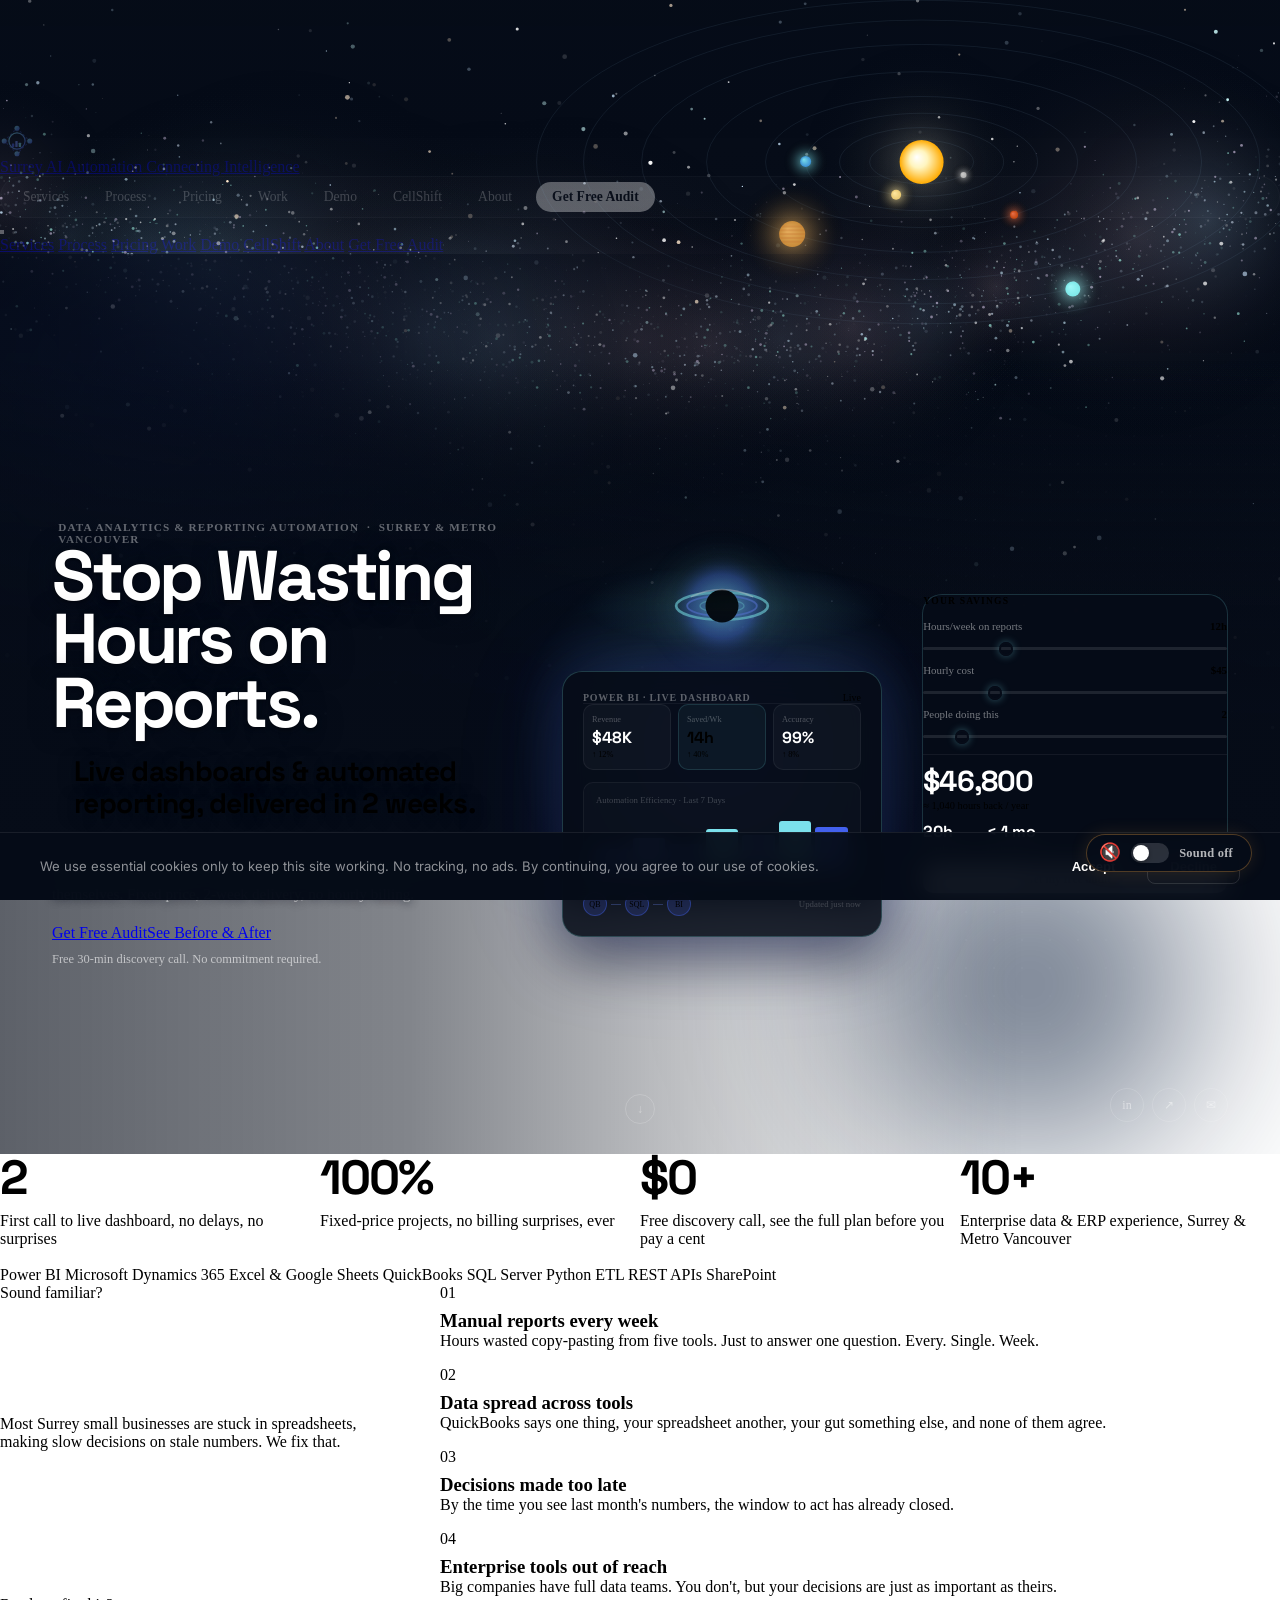
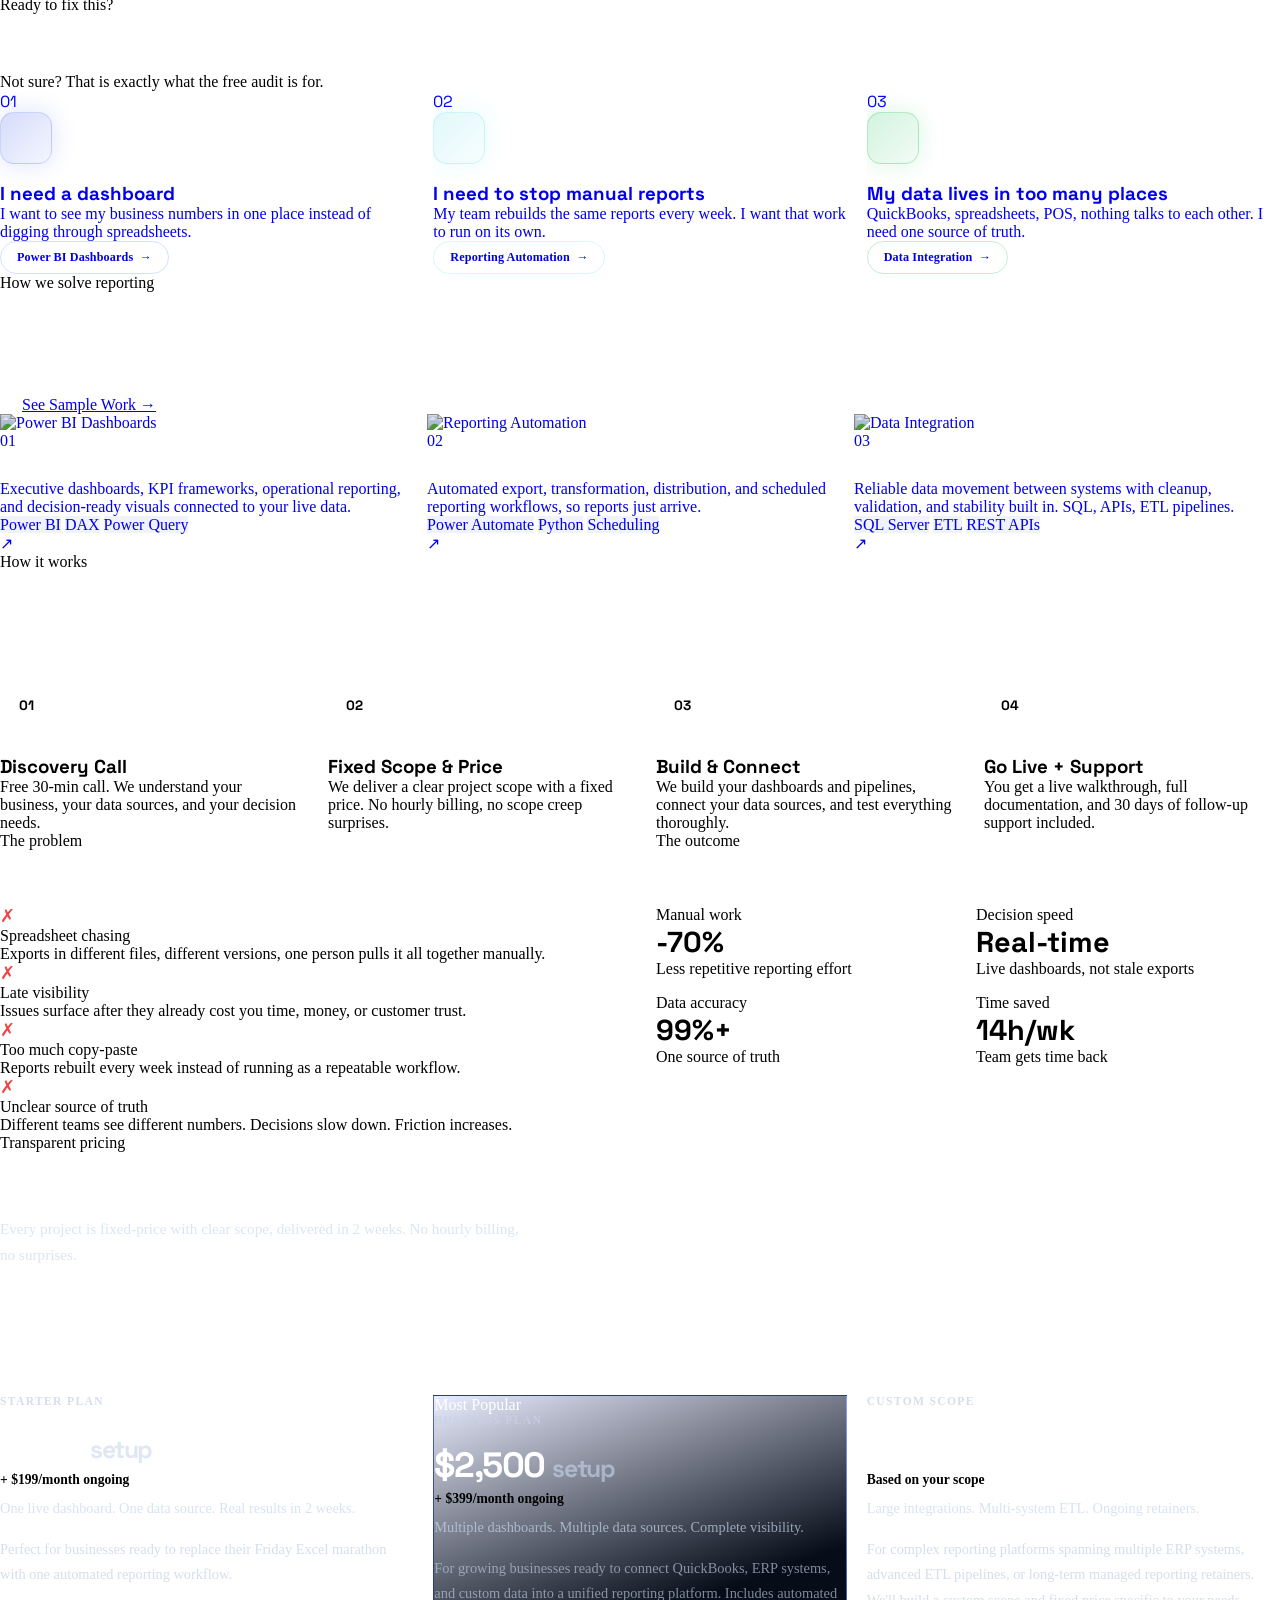
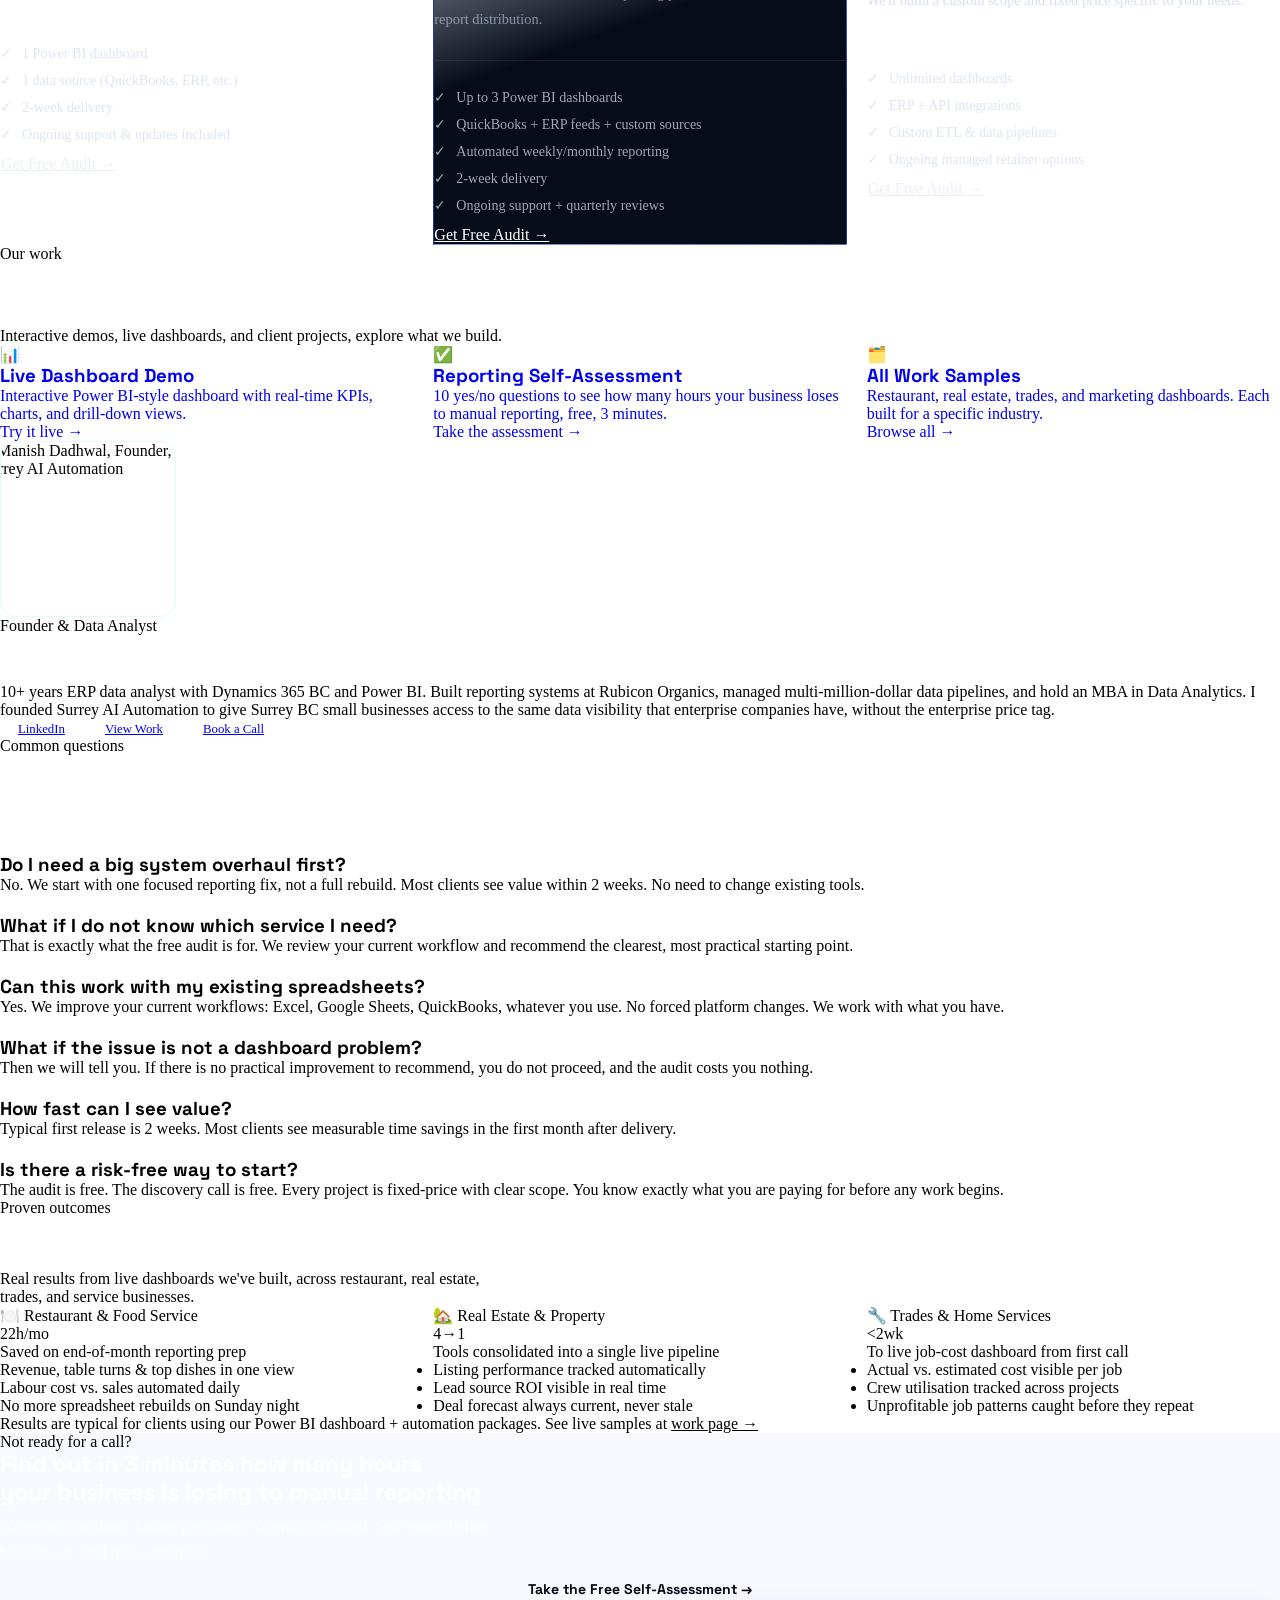
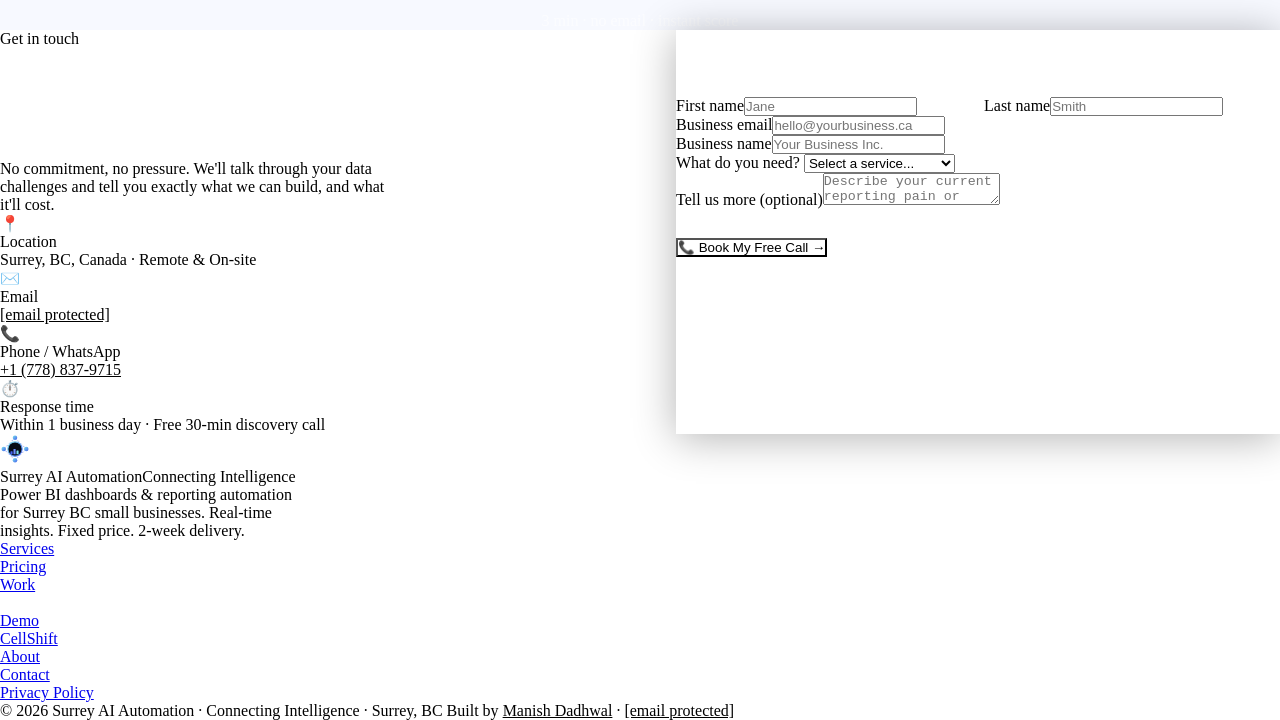
==== commit 3242d02d: "feat: standardize constellation logo nav on all public pages Add Surrey AI Automation constellation " ====
--- a/Desktop/AI & Automation/AI youtube automation-Claude Cowork/AI Youtube automation/surrey-ai-automation-site/index.html
+++ b/Desktop/AI & Automation/AI youtube automation-Claude Cowork/AI Youtube automation/surrey-ai-automation-site/index.html
@@ -4,7 +4,7 @@
   <meta charset="UTF-8" />
   <meta name="viewport" content="width=device-width, initial-scale=1.0" />
   <title>Surrey AI Automation · Connecting Intelligence · Power BI & Reporting · Surrey BC</title>
-  <meta name="description" content="Connecting Intelligence — Surrey AI Automation builds Power BI dashboards and automated reporting pipelines for Surrey BC small businesses. Real-time insights. Fixed price. 2-week delivery." />
+  <meta name="description" content="Connecting Intelligence. Surrey AI Automation builds Power BI dashboards and automated reporting pipelines for Surrey BC small businesses. Real-time insights. Fixed price. 2-week delivery." />
 
   <!-- ── SEO Open Graph ── -->
   <meta property="og:type"        content="website" />
@@ -87,7 +87,7 @@
   <link rel="preconnect" href="https://fonts.googleapis.com" />
   <link rel="preconnect" href="https://fonts.gstatic.com" crossorigin />
   <link href="https://fonts.googleapis.com/css2?family=Space+Grotesk:wght@400;500;600;700&family=Inter:wght@300;400;500;600&display=swap" rel="stylesheet" />
-  <!-- Static, render-blocking Tailwind CSS (compiled) — applies before first paint in every browser/mode. No runtime JIT race. -->
+  <!-- Static, render-blocking Tailwind CSS (compiled) - applies before first paint in every browser/mode. No runtime JIT race. -->
   <link rel="stylesheet" href="tailwind.css" />
   <link rel="stylesheet" href="assets/theme.css?v=1" />
   <!-- Prevent flash of unstyled/misaligned content in incognito (no cache) -->
@@ -113,7 +113,7 @@
 
     .hero-dots { position:absolute; inset:0; z-index:0; background-image:radial-gradient(rgba(255,255,255,.04) 1px,transparent 1px); background-size:28px 28px; mask-image:radial-gradient(ellipse 80% 80% at 50% 50%,black 30%,transparent 100%); }
 
-    /* Dedicated darkening layer behind the headline so bright video flares (the accretion-disk flashes) never wash out the text — independent of the global bgOverlay */
+    /* Dedicated darkening layer behind the headline so bright video flares (the accretion-disk flashes) never wash out the text - independent of the global bgOverlay */
     .hero-text-shield { position:absolute; inset:0; z-index:1; pointer-events:none; background:linear-gradient(180deg,rgba(6,12,24,.35) 0%,rgba(6,12,24,.6) 45%,rgba(6,12,24,.4) 100%); }
     @media (min-width:769px) {
       .hero-text-shield { background:linear-gradient(90deg,rgba(6,12,24,.65) 0%,rgba(6,12,24,.5) 32%,rgba(6,12,24,.2) 58%,transparent 80%); }
@@ -134,7 +134,7 @@
 
     .hero-btns { display:flex; gap:var(--space-sm); flex-wrap:wrap; }
 
-    /* Hero center – cursor-tracked */
+    /* Hero center - cursor-tracked */
     .hero-visual-wrap { display:flex; align-items:center; justify-content:center; position:relative; transform-style:preserve-3d; will-change:transform; }
     .hero-visual-glow { position:absolute; width:420px; height:420px; background:radial-gradient(circle,rgba(67,97,238,.22) 0%,rgba(123,225,236,.08) 40%,transparent 70%); top:50%; left:50%; transform:translate(-50%,-50%); pointer-events:none; animation:vpulse 4s ease-in-out infinite; }
     @keyframes vpulse { 0%,100%{opacity:.6;transform:translate(-50%,-50%) scale(1)} 50%{opacity:1;transform:translate(-50%,-50%) scale(1.08)} }
@@ -166,7 +166,7 @@
     .hdb-line  { width:10px; height:1px; background:rgba(107,140,255,.28); }
     .hdb-time  { font-size:.55rem; color:rgba(255,255,255,.2); }
 
-    /* Hero right – insights card */
+    /* Hero right - insights card */
     .hero-insights { background:rgba(6,12,24,.85); backdrop-filter:blur(16px); border:1px solid rgba(123,225,236,.18); border-radius:20px; padding:var(--space-md); min-width:260px; }
     .roi-mini-title { font-size:.6rem; font-weight:700; letter-spacing:.12em; text-transform:uppercase; color:var(--teal); margin-bottom:14px; }
     .roi-mini-slider-group { margin-bottom:10px; }
@@ -252,7 +252,7 @@
       display: block;
       width: 340px;
       height: auto;
-      /* PNG background removed — no mask needed */
+      /* PNG background removed - no mask needed */
       filter: drop-shadow(0 0 28px rgba(123,225,236,.38)) drop-shadow(0 10px 36px rgba(0,0,0,.55));
       transform-origin: 50% 50%;
       /* Wing flutter on img: scaleY only, doesn't conflict with wrapper float */
@@ -281,7 +281,7 @@
       .code-line, .terminal-shine { opacity:1 !important; transform:none !important; }
     }
 
-    /* ── TAILWIND FALLBACK — critical layouts hardcoded so CDN cache misses don't break grid ── */
+    /* ── TAILWIND FALLBACK - critical layouts hardcoded so CDN cache misses don't break grid ── */
     #stats-grid { display:grid; grid-template-columns:repeat(2,1fr); }
     @media(min-width:768px){ #stats-grid { grid-template-columns:repeat(4,1fr); } }
     .grid { display:grid; }
@@ -350,7 +350,7 @@
     }
   </style>
   <script>
-    // Reveal page only after fonts are loaded — fixes misalignment & flash in incognito
+    // Reveal page only after fonts are loaded - fixes misalignment & flash in incognito
     function revealPage() {
       document.documentElement.style.visibility = 'visible';
       document.documentElement.style.opacity = '1';
@@ -416,7 +416,7 @@
     <a href="#services" class="nav-pill">Services</a>
     <a href="#process" class="nav-pill">Process</a>
     <a href="#pricing" class="nav-pill">Pricing</a>
-    <a href="samples.html" class="nav-pill">Work</a>
+    <a href="showcase.html" class="nav-pill">Work</a>
     <a href="dashboard.html" class="nav-pill">Demo</a>
     <a href="cellshift.html" class="nav-pill">CellShift</a>
     <a href="#founder" class="nav-pill">About</a>
@@ -452,7 +452,7 @@
     <a href="#services" onclick="closeMobileMenu()">Services</a>
     <a href="#process" onclick="closeMobileMenu()">Process</a>
     <a href="#pricing" onclick="closeMobileMenu()">Pricing</a>
-    <a href="samples.html">Work</a>
+    <a href="showcase.html">Work</a>
     <a href="dashboard.html">Demo</a>
     <a href="cellshift.html">CellShift</a>
     <a href="#founder" onclick="closeMobileMenu()">About</a>
@@ -480,7 +480,7 @@
       <h1 class="hero-headline">Stop Wasting<br/>Hours on<br/>Reports.</h1>
       <div class="hero-accent">
         <span class="hero-accent-dot"></span>
-        <span class="hero-accent-text">Live dashboards &amp; automated<br/>reporting — delivered in 2 weeks.</span>
+        <span class="hero-accent-text">Live dashboards &amp; automated<br/>reporting, delivered in 2 weeks.</span>
       </div>
       <p style="color:rgba(255,255,255,.5);font-size:.95rem;max-width:420px;line-height:1.65;margin-bottom:18px"><span style="text-shadow:0 1px 8px rgba(6,12,24,0.9)">Replace spreadsheet chaos with Power BI dashboards that update themselves. Fixed price, 2-week delivery, no hourly billing.</p>
       <div class="hero-btns">
@@ -579,7 +579,7 @@
   <!-- Social -->
   <div class="hero-social">
     <a href="https://linkedin.com/in/manish-dadhwal" target="_blank" title="LinkedIn">in</a>
-    <a href="samples.html" title="Work samples">↗</a>
+    <a href="showcase.html" title="Work samples">↗</a>
     <a href="/cdn-cgi/l/email-protection#543c3138383b1427212626312d353d3521203b3935203d3b3a7a3b3a383d3a31" title="Email">✉</a>
   </div>
   <a href="#stats" class="hero-scroll">↓</a>
@@ -593,25 +593,25 @@
         <div style="font-family:'Space Grotesk',system-ui,-apple-system,BlinkMacSystemFont,'Segoe UI',sans-serif;font-size:3rem;font-weight:700;letter-spacing:-.045em;line-height:1;margin-bottom:10px">
           2<span style="font-size:1.6rem;color:rgba(255,255,255,.4)"> wks</span>
         </div>
-        <div class="text-sm text-white/68 leading-relaxed">First call to live dashboard — no delays, no surprises</div>
+        <div class="text-sm text-white/68 leading-relaxed">First call to live dashboard, no delays, no surprises</div>
       </div>
       <div class="stat-item px-10 py-9 border-r border-white/[0.07]">
         <div style="font-family:'Space Grotesk',system-ui,-apple-system,BlinkMacSystemFont,'Segoe UI',sans-serif;font-size:3rem;font-weight:700;letter-spacing:-.045em;line-height:1;margin-bottom:10px">
           100<span style="color:var(--blue2)">%</span>
         </div>
-        <div class="text-sm text-white/68 leading-relaxed">Fixed-price projects — no billing surprises, ever</div>
+        <div class="text-sm text-white/68 leading-relaxed">Fixed-price projects, no billing surprises, ever</div>
       </div>
       <div class="stat-item px-10 py-9 border-r border-white/[0.07]">
         <div style="font-family:'Space Grotesk',system-ui,-apple-system,BlinkMacSystemFont,'Segoe UI',sans-serif;font-size:3rem;font-weight:700;letter-spacing:-.045em;line-height:1;margin-bottom:10px">
           $0
         </div>
-        <div class="text-sm text-white/68 leading-relaxed">Free discovery call — see the full plan before you pay a cent</div>
+        <div class="text-sm text-white/68 leading-relaxed">Free discovery call, see the full plan before you pay a cent</div>
       </div>
       <div class="stat-item px-10 py-9">
         <div style="font-family:'Space Grotesk',system-ui,-apple-system,BlinkMacSystemFont,'Segoe UI',sans-serif;font-size:3rem;font-weight:700;letter-spacing:-.045em;line-height:1;margin-bottom:10px">
           10<span style="color:var(--blue2)">+</span><span style="font-size:1.6rem;color:rgba(255,255,255,.4)"> yr</span>
         </div>
-        <div class="text-sm text-white/68 leading-relaxed">Enterprise data &amp; ERP experience — Surrey &amp; Metro Vancouver</div>
+        <div class="text-sm text-white/68 leading-relaxed">Enterprise data &amp; ERP experience, Surrey &amp; Metro Vancouver</div>
       </div>
     </div>
   </div>
@@ -652,7 +652,7 @@
         <article class="pain-item rounded-2xl border border-white/[0.08] bg-white/[0.03] p-6">
           <div class="text-xs font-bold" style="color:var(--teal);margin-bottom:8px">02</div>
           <h3 class="text-lg font-semibold text-white mb-2">Data spread across tools</h3>
-          <p class="text-white/68 text-sm leading-relaxed">QuickBooks says one thing, your spreadsheet another, your gut something else — and none of them agree.</p>
+          <p class="text-white/68 text-sm leading-relaxed">QuickBooks says one thing, your spreadsheet another, your gut something else, and none of them agree.</p>
         </article>
         <article class="pain-item rounded-2xl border border-white/[0.08] bg-white/[0.03] p-6">
           <div class="text-xs font-bold" style="color:var(--teal);margin-bottom:8px">03</div>
@@ -662,7 +662,7 @@
         <article class="pain-item rounded-2xl border border-white/[0.08] bg-white/[0.03] p-6">
           <div class="text-xs font-bold" style="color:var(--teal);margin-bottom:8px">04</div>
           <h3 class="text-lg font-semibold text-white mb-2">Enterprise tools out of reach</h3>
-          <p class="text-white/68 text-sm leading-relaxed">Big companies have full data teams. You don't — but your decisions are just as important as theirs.</p>
+          <p class="text-white/68 text-sm leading-relaxed">Big companies have full data teams. You don't, but your decisions are just as important as theirs.</p>
         </article>
       </div>
     </div>
@@ -706,7 +706,7 @@
           <svg width="22" height="22" viewBox="0 0 24 24" fill="none" stroke="var(--green)" stroke-width="2" stroke-linecap="round" stroke-linejoin="round"><circle cx="6" cy="6" r="3"/><circle cx="18" cy="18" r="3"/><path d="M8.5 7.5 15.5 16.5M6 9v6a3 3 0 0 0 3 3h3"/></svg>
         </div>
         <h3 class="text-base font-semibold text-white mb-2" style="font-family:'Space Grotesk',sans-serif">My data lives in too many places</h3>
-        <p class="text-sm text-white/65 leading-relaxed mb-5">QuickBooks, spreadsheets, POS — nothing talks to each other. I need one source of truth.</p>
+        <p class="text-sm text-white/65 leading-relaxed mb-5">QuickBooks, spreadsheets, POS, nothing talks to each other. I need one source of truth.</p>
         <span class="qp-cta" style="color:var(--green);border-color:rgba(34,197,94,.28)">Data Integration <span class="qp-arrow">→</span></span>
       </a>
     </div>
@@ -721,7 +721,7 @@
         <div class="section-eyebrow"><div class="ey-line"></div><div class="ey-text">How we solve reporting</div></div>
         <h2 style="font-family:'Space Grotesk',system-ui,-apple-system,BlinkMacSystemFont,'Segoe UI',sans-serif;font-size:clamp(2rem,3.8vw,3rem);font-weight:700;letter-spacing:-.035em;line-height:1.08;color:#fff">From spreadsheets to<br/><span style="color:var(--blue2)">live dashboards</span></h2>
       </div>
-      <a href="samples.html" class="btn-ghost hidden md:inline-flex" style="padding:11px 22px">See Sample Work →</a>
+      <a href="showcase.html" class="btn-ghost hidden md:inline-flex" style="padding:11px 22px">See Sample Work →</a>
     </div>
     <div class="grid md:grid-cols-3 gap-px bg-white/[0.07] rounded-2xl overflow-hidden border border-white/[0.07]">
       <a href="service-powerbi.html" class="service-card group relative bg-white/[0.03] transition-all duration-300 hover:bg-white/[0.06] overflow-hidden" style="text-decoration:none;display:block">
@@ -749,7 +749,7 @@
         </div>
         <div class="p-7 pt-4">
           <h3 style="font-family:'Space Grotesk',system-ui,-apple-system,BlinkMacSystemFont,'Segoe UI',sans-serif;font-size:1.05rem;font-weight:700;letter-spacing:-.01em;color:#fff;margin-bottom:8px">Reporting Automation</h3>
-          <p class="text-sm text-white/68 leading-relaxed mb-5">Automated export, transformation, distribution, and scheduled reporting workflows — so reports just arrive.</p>
+          <p class="text-sm text-white/68 leading-relaxed mb-5">Automated export, transformation, distribution, and scheduled reporting workflows, so reports just arrive.</p>
           <div class="flex flex-wrap gap-1.5">
             <span class="text-xs px-2.5 py-1 rounded-full border" style="color:var(--blue2);border-color:rgba(107,140,255,.22);background:rgba(67,97,238,.08)">Power Automate</span>
             <span class="text-xs px-2.5 py-1 rounded-full border" style="color:var(--blue2);border-color:rgba(107,140,255,.22);background:rgba(67,97,238,.08)">Python</span>
@@ -909,7 +909,7 @@
 
     </div>
 
-    <!-- Email Intelligence — sample preview (app requires login, so show a static mock) — HIDDEN: parked product -->
+    <!-- Email Intelligence - sample preview (app requires login, so show a static mock) - HIDDEN: parked product -->
     <div style="margin-top:48px;border-radius:20px;border:1px solid rgba(139,92,246,.22);background:rgba(139,92,246,.04);padding:32px;display:none;">
       <div style="display:flex;justify-content:space-between;align-items:center;flex-wrap:wrap;gap:12px;margin-bottom:22px;">
         <div>
@@ -1007,15 +1007,15 @@
               <div style="display:flex;flex-direction:column;gap:8px;">
                 <div style="background:rgba(255,255,255,.03);border:1px solid rgba(255,255,255,.07);border-left:3px solid #a78bfa;border-radius:8px;padding:10px 12px;">
                   <div style="display:flex;justify-content:space-between;font-size:.74rem;"><span style="color:#fff;font-weight:600;">North View Construction</span><span style="color:rgba(255,255,255,.3);">9:14 AM</span></div>
-                  <div style="font-size:.7rem;color:rgba(255,255,255,.45);margin-top:2px;">Invoice #4471 — payment confirmation needed</div>
+                  <div style="font-size:.7rem;color:rgba(255,255,255,.45);margin-top:2px;">Invoice #4471: payment confirmation needed</div>
                 </div>
                 <div style="background:rgba(255,255,255,.03);border:1px solid rgba(255,255,255,.07);border-left:3px solid #fbbf24;border-radius:8px;padding:10px 12px;">
                   <div style="display:flex;justify-content:space-between;font-size:.74rem;"><span style="color:#fff;font-weight:600;">Fraser Restaurant Supply</span><span style="color:rgba(255,255,255,.3);">8:52 AM</span></div>
-                  <div style="font-size:.7rem;color:rgba(255,255,255,.45);margin-top:2px;">Weekly order confirmed — delivery Thursday</div>
+                  <div style="font-size:.7rem;color:rgba(255,255,255,.45);margin-top:2px;">Weekly order confirmed: delivery Thursday</div>
                 </div>
                 <div style="background:rgba(255,255,255,.03);border:1px solid rgba(255,255,255,.07);border-left:3px solid #34d399;border-radius:8px;padding:10px 12px;">
                   <div style="display:flex;justify-content:space-between;font-size:.74rem;"><span style="color:#fff;font-weight:600;">Sarah K. (Client)</span><span style="color:rgba(255,255,255,.3);">7:30 AM</span></div>
-                  <div style="font-size:.7rem;color:rgba(255,255,255,.45);margin-top:2px;">Re: Q3 dashboard — looks great, one question</div>
+                  <div style="font-size:.7rem;color:rgba(255,255,255,.45);margin-top:2px;">Re: Q3 dashboard, looks great, one question</div>
                 </div>
                 <div style="background:rgba(255,255,255,.03);border:1px solid rgba(255,255,255,.07);border-left:3px solid #f87171;border-radius:8px;padding:10px 12px;opacity:.6;">
                   <div style="display:flex;justify-content:space-between;font-size:.74rem;"><span style="color:#fff;font-weight:600;">Real Estate Weekly</span><span style="color:rgba(255,255,255,.3);">6:05 AM</span></div>
@@ -1030,7 +1030,7 @@
               <div style="display:flex;flex-direction:column;gap:10px;">
                 <div style="background:rgba(139,92,246,.08);border:1px solid rgba(139,92,246,.22);border-radius:10px;padding:12px;">
                   <div style="font-size:.74rem;color:#a78bfa;font-weight:700;margin-bottom:3px;">⚡ Unanswered for 3+ days</div>
-                  <div style="font-size:.72rem;color:rgba(255,255,255,.5);">4 client emails are waiting on a reply — average response time is slipping.</div>
+                  <div style="font-size:.72rem;color:rgba(255,255,255,.5);">4 client emails are waiting on a reply, average response time is slipping.</div>
                 </div>
                 <div style="background:rgba(34,211,238,.08);border:1px solid rgba(34,211,238,.22);border-radius:10px;padding:12px;">
                   <div style="font-size:.74rem;color:#22d3ee;font-weight:700;margin-bottom:3px;">📈 Vendor cost mentions up 18%</div>
@@ -1081,10 +1081,10 @@
         </div>
       </div>
 
-      <p style="font-size:.74rem;color:rgba(255,255,255,.35);margin-top:12px;text-align:center;display:none;">This is a sample mockup with illustrative data — click the tabs above to explore. Log in with your connected inbox to see your own dashboard.</p>
-    </div>
-
-    <!-- Try the app CTA — HIDDEN: parked product -->
+      <p style="font-size:.74rem;color:rgba(255,255,255,.35);margin-top:12px;text-align:center;display:none;">This is a sample mockup with illustrative data, click the tabs above to explore. Log in with your connected inbox to see your own dashboard.</p>
+    </div>
+
+    <!-- Try the app CTA - HIDDEN: parked product -->
     <div style="margin-top:24px;text-align:center;padding:24px;border-radius:16px;background:rgba(139,92,246,.07);border:1px solid rgba(139,92,246,.2);display:none;">
       <span style="font-size:.9rem;color:rgba(200,215,235,.7);">Already a client? Your Email Intelligence platform is ready.</span>
       <a href="/app" style="display:inline-flex;align-items:center;gap:8px;margin-left:18px;padding:10px 24px;background:linear-gradient(135deg,#8b5cf6,#22d3ee);color:#fff;border-radius:999px;font-weight:700;font-size:.85rem;text-decoration:none;transition:opacity .2s;" onmouseover="this.style.opacity='.85'" onmouseout="this.style.opacity='1'">Open Email Intelligence →</a>
@@ -1152,7 +1152,7 @@
     }
   }
 
-  // Mobile: init — show only Growth on load
+  // Mobile: init - show only Growth on load
   function initPricingMobile() {
     if (window.innerWidth < 768) {
       ['starter','enterprise'].forEach(p => {
@@ -1178,7 +1178,7 @@
   <div class="mx-auto max-w-6xl px-14">
     <div class="section-eyebrow"><div class="ey-line"></div><div class="ey-text">Our work</div></div>
     <h2 style="font-family:'Space Grotesk',system-ui,-apple-system,BlinkMacSystemFont,'Segoe UI',sans-serif;font-size:clamp(2rem,3.5vw,2.8rem);font-weight:700;letter-spacing:-.035em;line-height:1.08;color:#fff;margin-bottom:16px">Built to prove our <span style="color:var(--blue2)">capabilities</span></h2>
-    <p class="text-white/68 leading-relaxed mb-10" style="max-width:520px">Interactive demos, live dashboards, and client projects — explore what we build.</p>
+    <p class="text-white/68 leading-relaxed mb-10" style="max-width:520px">Interactive demos, live dashboards, and client projects, explore what we build.</p>
     <div class="grid md:grid-cols-3 gap-5">
       <a href="dashboard.html" class="group rounded-2xl border border-white/[0.09] bg-white/[0.03] p-6 transition-all duration-300 hover:-translate-y-1 hover:border-white/[0.18]" style="text-decoration:none;display:block">
         <div class="text-2xl mb-3">📊</div>
@@ -1189,10 +1189,10 @@
       <a href="audit-checklist.html" class="group rounded-2xl border border-white/[0.09] bg-white/[0.03] p-6 transition-all duration-300 hover:-translate-y-1 hover:border-white/[0.18]" style="text-decoration:none;display:block">
         <div class="text-2xl mb-3">✅</div>
         <h3 class="text-base font-semibold text-white mb-2" style="font-family:'Space Grotesk',sans-serif">Reporting Self-Assessment</h3>
-        <p class="text-sm text-white/65 leading-relaxed mb-4">10 yes/no questions to see how many hours your business loses to manual reporting — free, 3 minutes.</p>
+        <p class="text-sm text-white/65 leading-relaxed mb-4">10 yes/no questions to see how many hours your business loses to manual reporting, free, 3 minutes.</p>
         <span class="text-xs font-bold" style="color:var(--blue2)">Take the assessment →</span>
       </a>
-      <a href="samples.html" class="group rounded-2xl border border-white/[0.09] bg-white/[0.03] p-6 transition-all duration-300 hover:-translate-y-1 hover:border-white/[0.18]" style="text-decoration:none;display:block">
+      <a href="showcase.html" class="group rounded-2xl border border-white/[0.09] bg-white/[0.03] p-6 transition-all duration-300 hover:-translate-y-1 hover:border-white/[0.18]" style="text-decoration:none;display:block">
         <div class="text-2xl mb-3">🗂️</div>
         <h3 class="text-base font-semibold text-white mb-2" style="font-family:'Space Grotesk',sans-serif">All Work Samples</h3>
         <p class="text-sm text-white/65 leading-relaxed mb-4">Restaurant, real estate, trades, and marketing dashboards. Each built for a specific industry.</p>
@@ -1210,14 +1210,14 @@
     <div class="rounded-2xl border border-white/[0.09] bg-white/[0.03] p-10 relative overflow-hidden">
       <div class="absolute top-0 left-0 right-0 h-px" style="background:linear-gradient(90deg,transparent,var(--blue),var(--blue2),transparent)"></div>
       <div class="grid md:grid-cols-[180px_1fr] gap-10 items-center">
-        <div style="width:176px;height:176px;border-radius:1rem;overflow:hidden;border:1px solid rgba(123,225,236,.2);flex-shrink:0"><img src="founder.jpg" alt="Manish Dadhwal — Founder, Surrey AI Automation" loading="lazy" style="width:216px;height:258px;object-fit:cover;object-position:center 5%;display:block;margin-left:-20px"/></div>
+        <div style="width:176px;height:176px;border-radius:1rem;overflow:hidden;border:1px solid rgba(123,225,236,.2);flex-shrink:0"><img src="founder.jpg" alt="Manish Dadhwal, Founder, Surrey AI Automation" loading="lazy" style="width:216px;height:258px;object-fit:cover;object-position:center 5%;display:block;margin-left:-20px"/></div>
         <div>
           <div class="text-xs font-bold tracking-widest uppercase mb-3" style="color:var(--teal)">Founder & Data Analyst</div>
           <h3 style="font-family:'Space Grotesk',system-ui,-apple-system,BlinkMacSystemFont,'Segoe UI',sans-serif;font-size:1.8rem;font-weight:700;letter-spacing:-.03em;color:#fff;margin-bottom:12px">Manish Dadhwal</h3>
-          <p class="text-white/68 leading-relaxed mb-6">10+ years ERP data analyst with Dynamics 365 BC and Power BI. Built reporting systems at Rubicon Organics, managed multi-million-dollar data pipelines, and hold an MBA in Data Analytics. I founded Surrey AI Automation to give Surrey BC small businesses access to the same data visibility that enterprise companies have — without the enterprise price tag.</p>
+          <p class="text-white/68 leading-relaxed mb-6">10+ years ERP data analyst with Dynamics 365 BC and Power BI. Built reporting systems at Rubicon Organics, managed multi-million-dollar data pipelines, and hold an MBA in Data Analytics. I founded Surrey AI Automation to give Surrey BC small businesses access to the same data visibility that enterprise companies have, without the enterprise price tag.</p>
           <div class="flex gap-3">
             <a href="https://linkedin.com/in/manish-dadhwal" target="_blank" class="btn-white" style="padding:9px 18px;font-size:.8rem">LinkedIn</a>
-            <a href="samples.html" class="btn-ghost" style="padding:9px 18px;font-size:.8rem">View Work</a>
+            <a href="showcase.html" class="btn-ghost" style="padding:9px 18px;font-size:.8rem">View Work</a>
             <a href="#contact" class="btn-ghost" style="padding:9px 18px;font-size:.8rem">Book a Call</a>
           </div>
         </div>
@@ -1234,7 +1234,7 @@
     <div class="grid md:grid-cols-2 gap-5">
       <div class="rounded-2xl border border-white/[0.09] bg-white/[0.05] p-7" style="backdrop-filter:blur(8px)">
         <h3 class="text-base font-semibold text-white mb-3" style="font-family:'Space Grotesk',sans-serif">Do I need a big system overhaul first?</h3>
-        <p class="text-sm text-white/68 leading-relaxed">No. We start with one focused reporting fix — not a full rebuild. Most clients see value within 2 weeks. No need to change existing tools.</p>
+        <p class="text-sm text-white/68 leading-relaxed">No. We start with one focused reporting fix, not a full rebuild. Most clients see value within 2 weeks. No need to change existing tools.</p>
       </div>
       <div class="rounded-2xl border border-white/[0.09] bg-white/[0.05] p-7" style="backdrop-filter:blur(8px)">
         <h3 class="text-base font-semibold text-white mb-3" style="font-family:'Space Grotesk',sans-serif">What if I do not know which service I need?</h3>
@@ -1242,11 +1242,11 @@
       </div>
       <div class="rounded-2xl border border-white/[0.09] bg-white/[0.05] p-7" style="backdrop-filter:blur(8px)">
         <h3 class="text-base font-semibold text-white mb-3" style="font-family:'Space Grotesk',sans-serif">Can this work with my existing spreadsheets?</h3>
-        <p class="text-sm text-white/68 leading-relaxed">Yes. We improve your current workflows — Excel, Google Sheets, QuickBooks, whatever you use. No forced platform changes. We work with what you have.</p>
+        <p class="text-sm text-white/68 leading-relaxed">Yes. We improve your current workflows: Excel, Google Sheets, QuickBooks, whatever you use. No forced platform changes. We work with what you have.</p>
       </div>
       <div class="rounded-2xl border border-white/[0.09] bg-white/[0.05] p-7" style="backdrop-filter:blur(8px)">
         <h3 class="text-base font-semibold text-white mb-3" style="font-family:'Space Grotesk',sans-serif">What if the issue is not a dashboard problem?</h3>
-        <p class="text-sm text-white/68 leading-relaxed">Then we will tell you. If there is no practical improvement to recommend, you do not proceed — and the audit costs you nothing.</p>
+        <p class="text-sm text-white/68 leading-relaxed">Then we will tell you. If there is no practical improvement to recommend, you do not proceed, and the audit costs you nothing.</p>
       </div>
       <div class="rounded-2xl border border-white/[0.09] bg-white/[0.05] p-7" style="backdrop-filter:blur(8px)">
         <h3 class="text-base font-semibold text-white mb-3" style="font-family:'Space Grotesk',sans-serif">How fast can I see value?</h3>
@@ -1265,7 +1265,7 @@
   <div class="mx-auto max-w-6xl px-14">
     <div class="section-eyebrow"><div class="ey-line"></div><div class="ey-text">Proven outcomes</div></div>
     <h2 style="font-family:'Space Grotesk',system-ui,-apple-system,BlinkMacSystemFont,'Segoe UI',sans-serif;font-size:clamp(1.8rem,3vw,2.5rem);font-weight:700;letter-spacing:-.035em;line-height:1.1;color:#fff;margin-bottom:10px">What businesses in Surrey get <span style="color:var(--blue2)">in the first 30 days</span></h2>
-    <p class="text-white/65 text-sm mb-10" style="max-width:520px">Real results from live dashboards we've built — across restaurant, real estate, trades, and service businesses.</p>
+    <p class="text-white/65 text-sm mb-10" style="max-width:520px">Real results from live dashboards we've built, across restaurant, real estate, trades, and service businesses.</p>
     <div class="grid md:grid-cols-3 gap-5">
       <div class="result-card">
         <div class="rc-industry">🍽️ Restaurant &amp; Food Service</div>
@@ -1298,7 +1298,7 @@
         </ul>
       </div>
     </div>
-    <p class="text-center text-xs text-white/55 mt-8">Results are typical for clients using our Power BI dashboard + automation packages. See live samples at <a href="samples.html" style="color:var(--blue2)">samples page →</a></p>
+    <p class="text-center text-xs text-white/55 mt-8">Results are typical for clients using our Power BI dashboard + automation packages. See live samples at <a href="showcase.html" style="color:var(--blue2)">work page →</a></p>
   </div>
 </section>
 
@@ -1309,7 +1309,7 @@
       <div style="max-width:520px">
         <div class="text-xs font-bold uppercase tracking-widest mb-2" style="color:var(--blue2)">Not ready for a call?</div>
         <h3 style="font-family:'Space Grotesk',system-ui,sans-serif;font-size:1.45rem;font-weight:700;color:#fff;line-height:1.2;margin-bottom:8px">Find out in 3 minutes how many hours<br>your business is losing to manual reporting</h3>
-        <p class="text-sm" style="color:rgba(255,255,255,.45);line-height:1.6">10 yes/no questions. Instant gap score. No email required. Self-assess before booking — or send it to a prospect.</p>
+        <p class="text-sm" style="color:rgba(255,255,255,.45);line-height:1.6">10 yes/no questions. Instant gap score. No email required. Self-assess before booking, or send it to a prospect.</p>
       </div>
       <div style="flex-shrink:0;text-align:center">
         <a href="audit-checklist.html" target="_blank" style="display:inline-flex;align-items:center;gap:9px;background:var(--blue2);color:#060C18;font-family:'Space Grotesk',system-ui,sans-serif;font-weight:700;font-size:.88rem;padding:14px 28px;border-radius:12px;text-decoration:none;transition:opacity .2s;white-space:nowrap" onmouseover="this.style.opacity='.85'" onmouseout="this.style.opacity='1'">
@@ -1328,7 +1328,7 @@
       <div>
         <div class="section-eyebrow"><div class="ey-line"></div><div class="ey-text">Get in touch</div></div>
         <h2 style="font-family:'Space Grotesk',system-ui,-apple-system,BlinkMacSystemFont,'Segoe UI',sans-serif;font-size:clamp(2rem,3.5vw,2.8rem);font-weight:700;letter-spacing:-.035em;line-height:1.08;color:#fff;margin-bottom:16px">Start with a<br/><span style="color:var(--blue2)">free 30-min call</span></h2>
-        <p class="text-white/68 leading-relaxed mb-10" style="max-width:400px">No commitment, no pressure. We'll talk through your data challenges and tell you exactly what we can build — and what it'll cost.</p>
+        <p class="text-white/68 leading-relaxed mb-10" style="max-width:400px">No commitment, no pressure. We'll talk through your data challenges and tell you exactly what we can build, and what it'll cost.</p>
         <ul class="space-y-5">
           <li class="flex items-start gap-4 pb-5 border-b border-white/[0.07]">
             <div class="w-9 h-9 flex-shrink-0 border border-white/[0.09] rounded-lg flex items-center justify-center text-base">📍</div>
@@ -1366,7 +1366,7 @@
             <div class="mb-3"><label class="block text-xs font-semibold uppercase tracking-wider text-white/55 mb-1.5">Business name</label><input type="text" name="business" placeholder="Your Business Inc." autocomplete="off"/></div>
             <div class="mb-3">
               <label class="block text-xs font-semibold uppercase tracking-wider text-white/55 mb-1.5">What do you need?</label>
-              <select name="service"><option value="">Select a service...</option><option>Power BI Dashboard</option><option>Reporting Automation</option><option>Data Integration</option><option>Not sure — let's talk</option></select>
+              <select name="service"><option value="">Select a service...</option><option>Power BI Dashboard</option><option>Reporting Automation</option><option>Data Integration</option><option>Not sure, let's talk</option></select>
             </div>
             <div class="mb-5"><label class="block text-xs font-semibold uppercase tracking-wider text-white/55 mb-1.5">Tell us more (optional)</label><textarea name="message" placeholder="Describe your current reporting pain or what you'd like to track..."></textarea></div>
             <p style="font-size:.72rem;color:rgba(255,255,255,.4);margin-bottom:12px;line-height:1.5;">By submitting, you agree to be contacted about your enquiry. See our <a href="privacy-policy.html" style="color:var(--blue2);text-decoration:underline;">Privacy Policy</a> for how we handle your information.</p>
@@ -1392,7 +1392,7 @@
       <ul class="flex gap-7 list-none">
         <li><a href="#services" class="text-sm text-white/62 hover:text-white transition-colors">Services</a></li>
         <li><a href="#pricing" class="text-sm text-white/62 hover:text-white transition-colors">Pricing</a></li>
-        <li><a href="samples.html" class="text-sm text-white/62 hover:text-white transition-colors">Work</a></li>
+        <li><a href="showcase.html" class="text-sm text-white/62 hover:text-white transition-colors">Work</a></li>
         <li></li>
         <li><a href="dashboard.html" class="text-sm text-white/62 hover:text-white transition-colors">Demo</a></li>
         <li><a href="cellshift.html" class="text-sm text-white/62 hover:text-white transition-colors">CellShift</a></li>
@@ -1416,7 +1416,7 @@
 
 
   /* ── AMBIENT AUDIO now in bh-background.js ── */
-  void 0; /* old audio removed — start marker */
+  void 0; /* old audio removed - start marker */
   (function(){ var _skip=true; if(_skip) return;
     var audioCtx=null, masterGain=null, audioOn=false;
     var saved=localStorage.getItem('cosmicAudio');
@@ -1427,7 +1427,7 @@
       masterGain.gain.value=0;
       masterGain.connect(audioCtx.destination);
 
-      // Deep drone — two detuned oscillators
+      // Deep drone - two detuned oscillators
       var drone1=audioCtx.createOscillator();
       drone1.type='sine'; drone1.frequency.value=55;
       var drone1G=audioCtx.createGain(); drone1G.gain.value=0.12;
@@ -1450,7 +1450,7 @@
       var lfoG=audioCtx.createGain(); lfoG.gain.value=0.04;
       lfo.connect(lfoG); lfoG.connect(drone1G.gain); lfo.start();
 
-      // Filtered noise — cosmic wind
+      // Filtered noise - cosmic wind
       var bufSize=audioCtx.sampleRate*4;
       var noiseBuf=audioCtx.createBuffer(1,bufSize,audioCtx.sampleRate);
       var data=noiseBuf.getChannelData(0);
@@ -1463,7 +1463,7 @@
       noiseNode.connect(bandpass); bandpass.connect(noiseGain); noiseGain.connect(masterGain);
       noiseNode.start();
 
-      // High shimmer — distant star sparkle
+      // High shimmer - distant star sparkle
       var shimmer=audioCtx.createOscillator();
       shimmer.type='sine'; shimmer.frequency.value=2200;
       var shimG=audioCtx.createGain(); shimG.gain.value=0.008;
@@ -1661,7 +1661,7 @@
 
 
 
-<!-- ═══ COSMIC BACKGROUND v4 — HIGH VISIBILITY ═══ -->
+<!-- ═══ COSMIC BACKGROUND v4 - HIGH VISIBILITY ═══ -->
 <script>
 (function(){
 'use strict';
@@ -1669,7 +1669,7 @@
 const ctx = canvas.getContext('2d');
 let W, H, scrollY=0, t=0;
 
-// ── Mobile detection — lightweight mode on touch/small screens ──
+// ── Mobile detection - lightweight mode on touch/small screens ──
 const isMobile = window.matchMedia('(max-width:768px)').matches || ('ontouchstart' in window && window.innerWidth < 900);
 const STAR_COUNT = isMobile ? 80 : 500;
 
@@ -1832,7 +1832,7 @@
 
   } // end !isMobile solar system
 
-  // ═══ BLACK HOLE — VIDEO BACKGROUND (canvas overlay is stars + solar system only) ═══
+  // ═══ BLACK HOLE - VIDEO BACKGROUND (canvas overlay is stars + solar system only) ═══
 }
 
 window.addEventListener('scroll',()=>{ scrollY=window.pageYOffset; },{passive:true});
@@ -1868,7 +1868,7 @@
   document.addEventListener('copy', function(e){
     const sel = window.getSelection();
     if(!sel || sel.toString().length < 10) return;
-    const watermark = '\n\n— Source: Surrey AI Automation (surreyaiautomation.online) © 2026. All rights reserved. Unauthorised reproduction prohibited.';
+    const watermark = '\n\nSource: Surrey AI Automation (surreyaiautomation.online) © 2026. All rights reserved. Unauthorised reproduction prohibited.';
     e.clipboardData.setData('text/plain', sel.toString() + watermark);
     e.preventDefault();
   });
@@ -1876,7 +1876,7 @@
 </script>
 
 <script>
-// ─── CONTACT FORM — Formsubmit.co AJAX ───
+// ─── CONTACT FORM - Formsubmit.co AJAX ───
 async function handleSubmit(e) {
   e.preventDefault();
   const form   = document.getElementById('contactForm');
@@ -1903,7 +1903,7 @@
     business   : form.querySelector('input[name="business"]').value.trim(),
     service    : form.querySelector('select[name="service"]').value,
     message    : form.querySelector('textarea[name="message"]').value.trim(),
-    _subject   : 'New Lead — Surrey AI Automation'
+    _subject   : 'New Lead: Surrey AI Automation'
   };
 
   try {
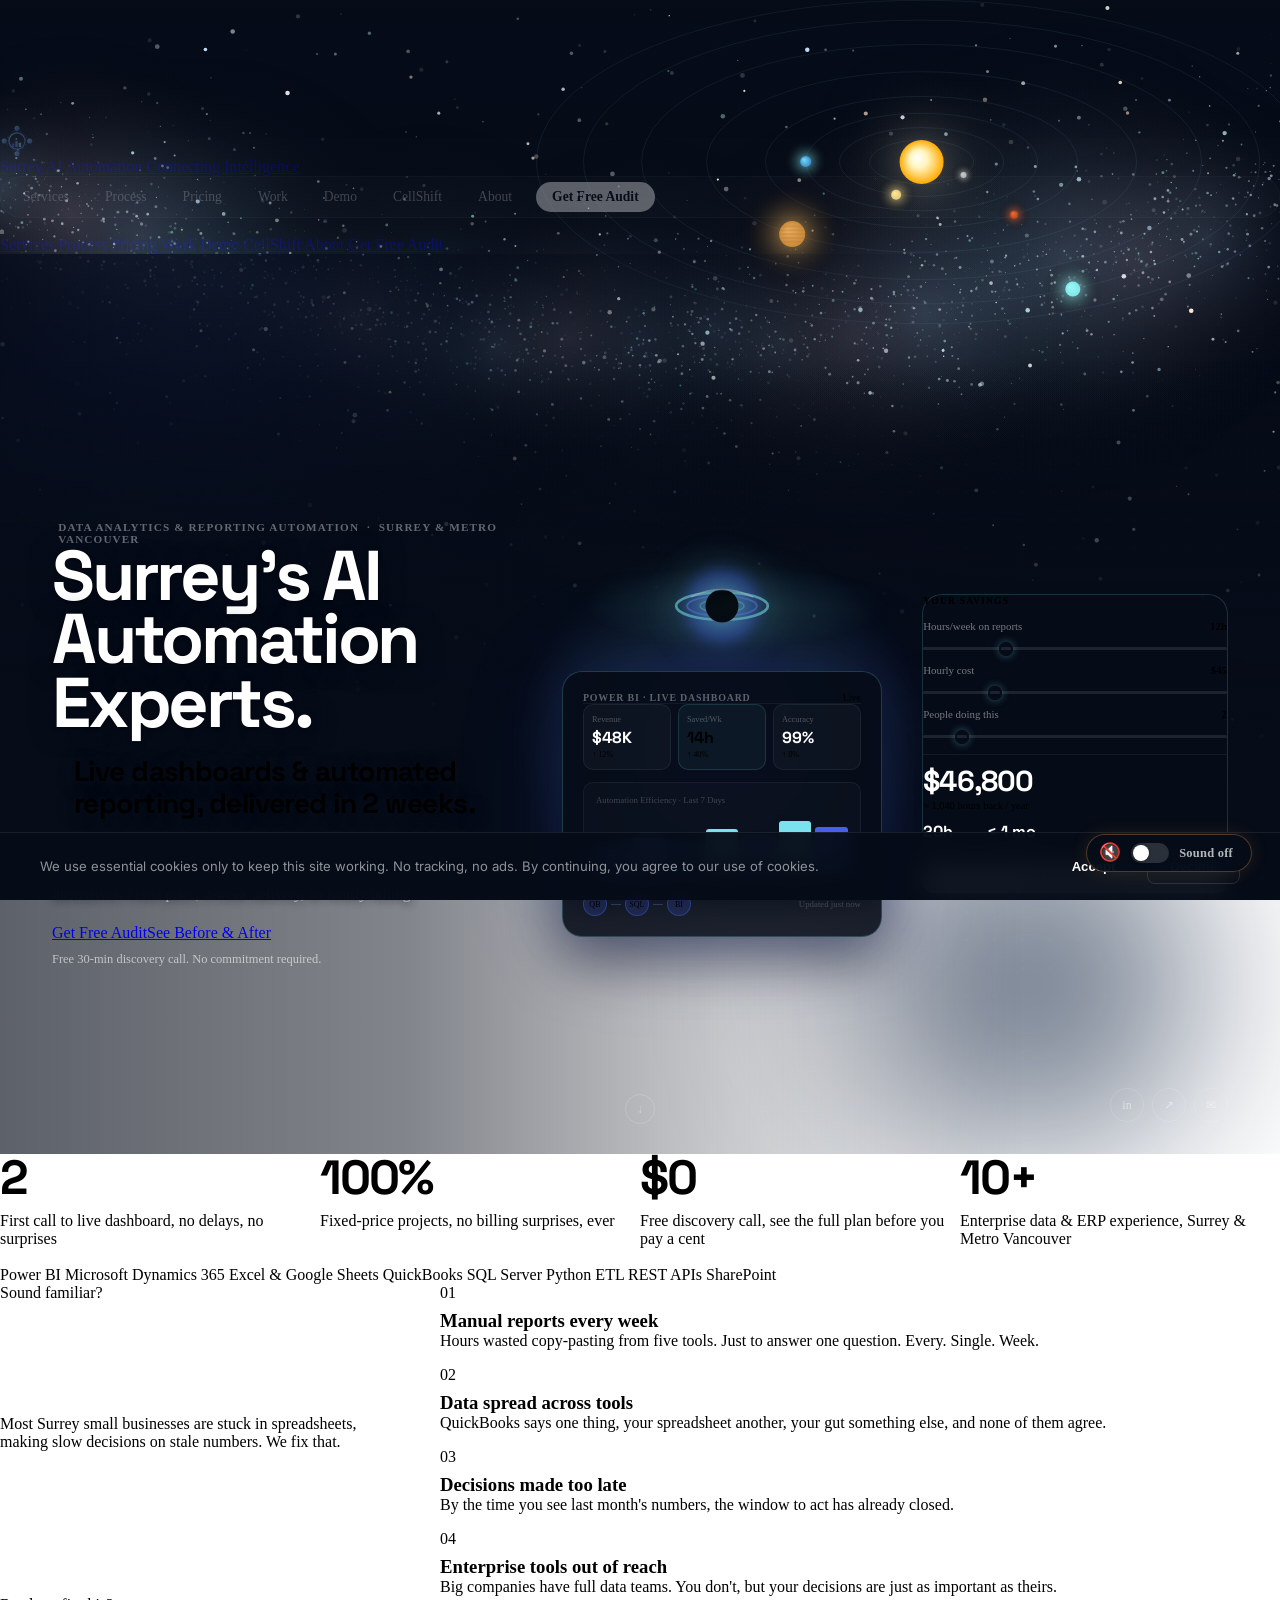
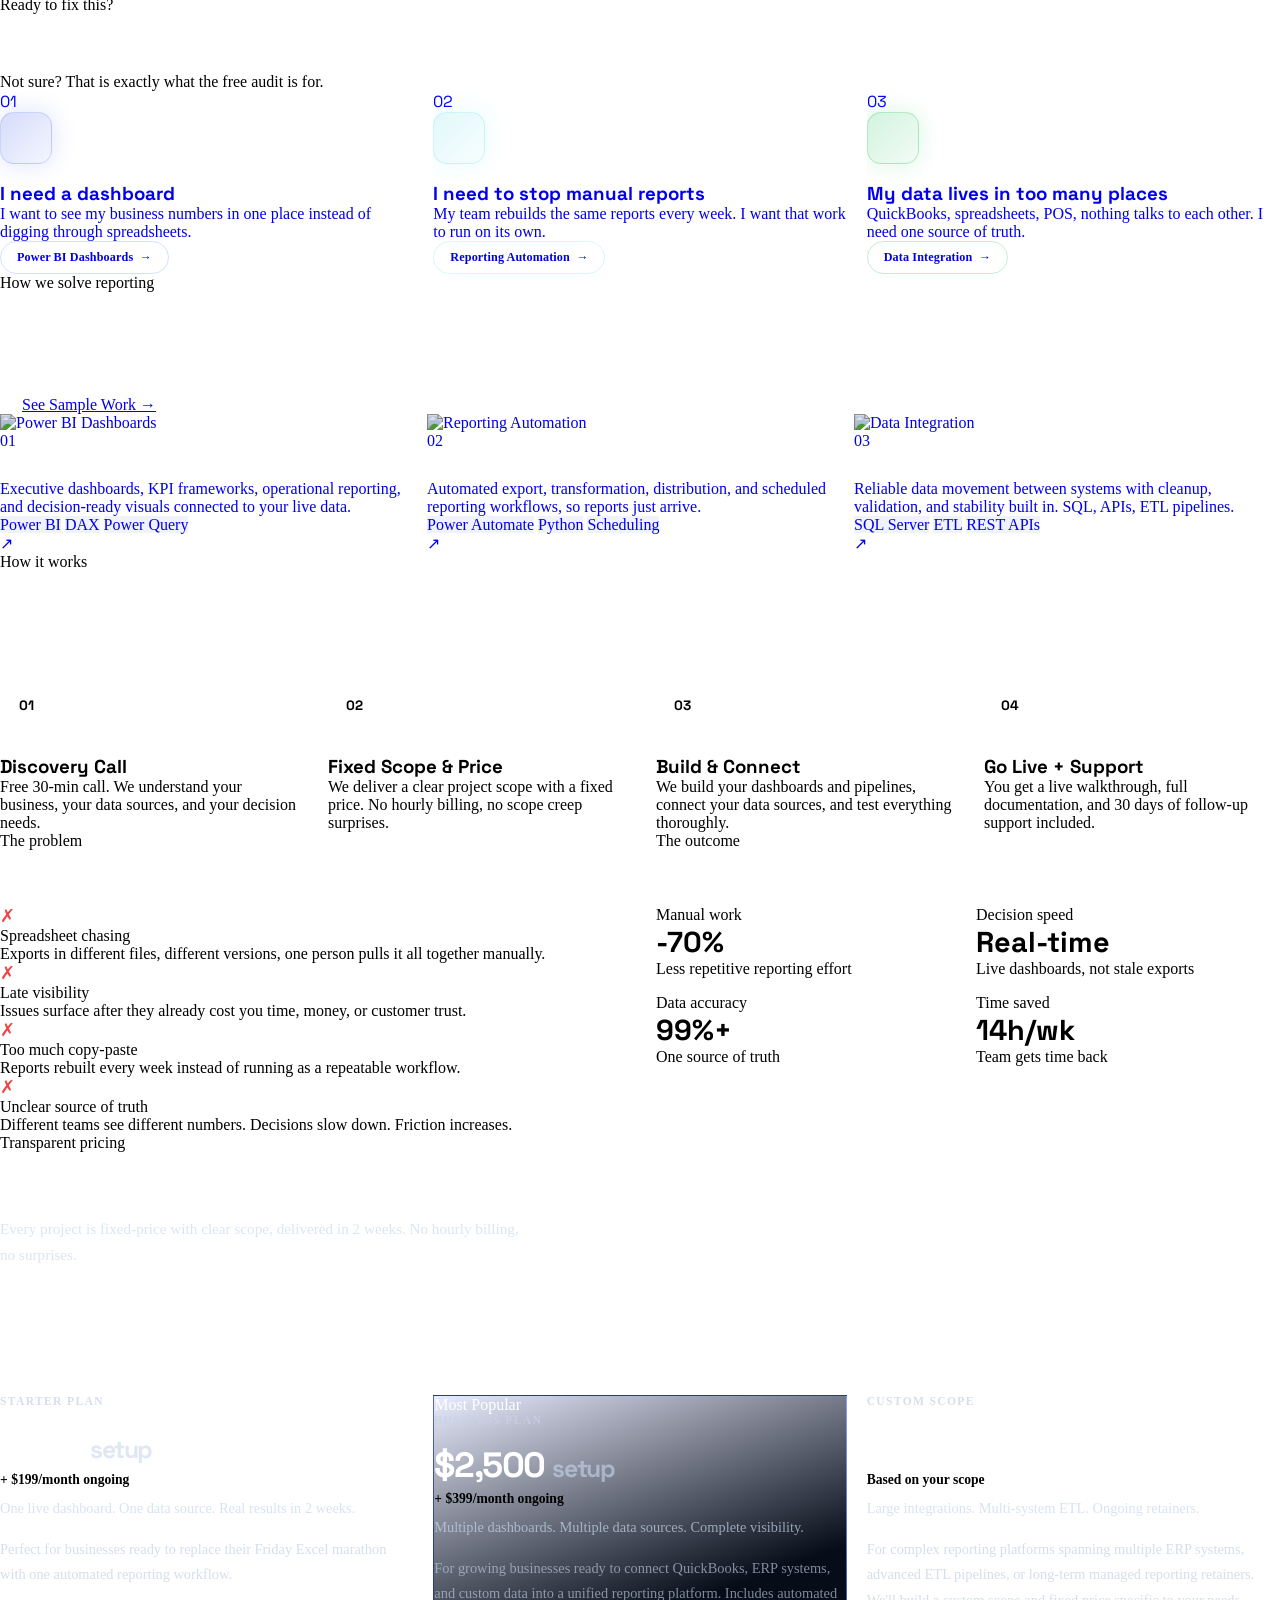
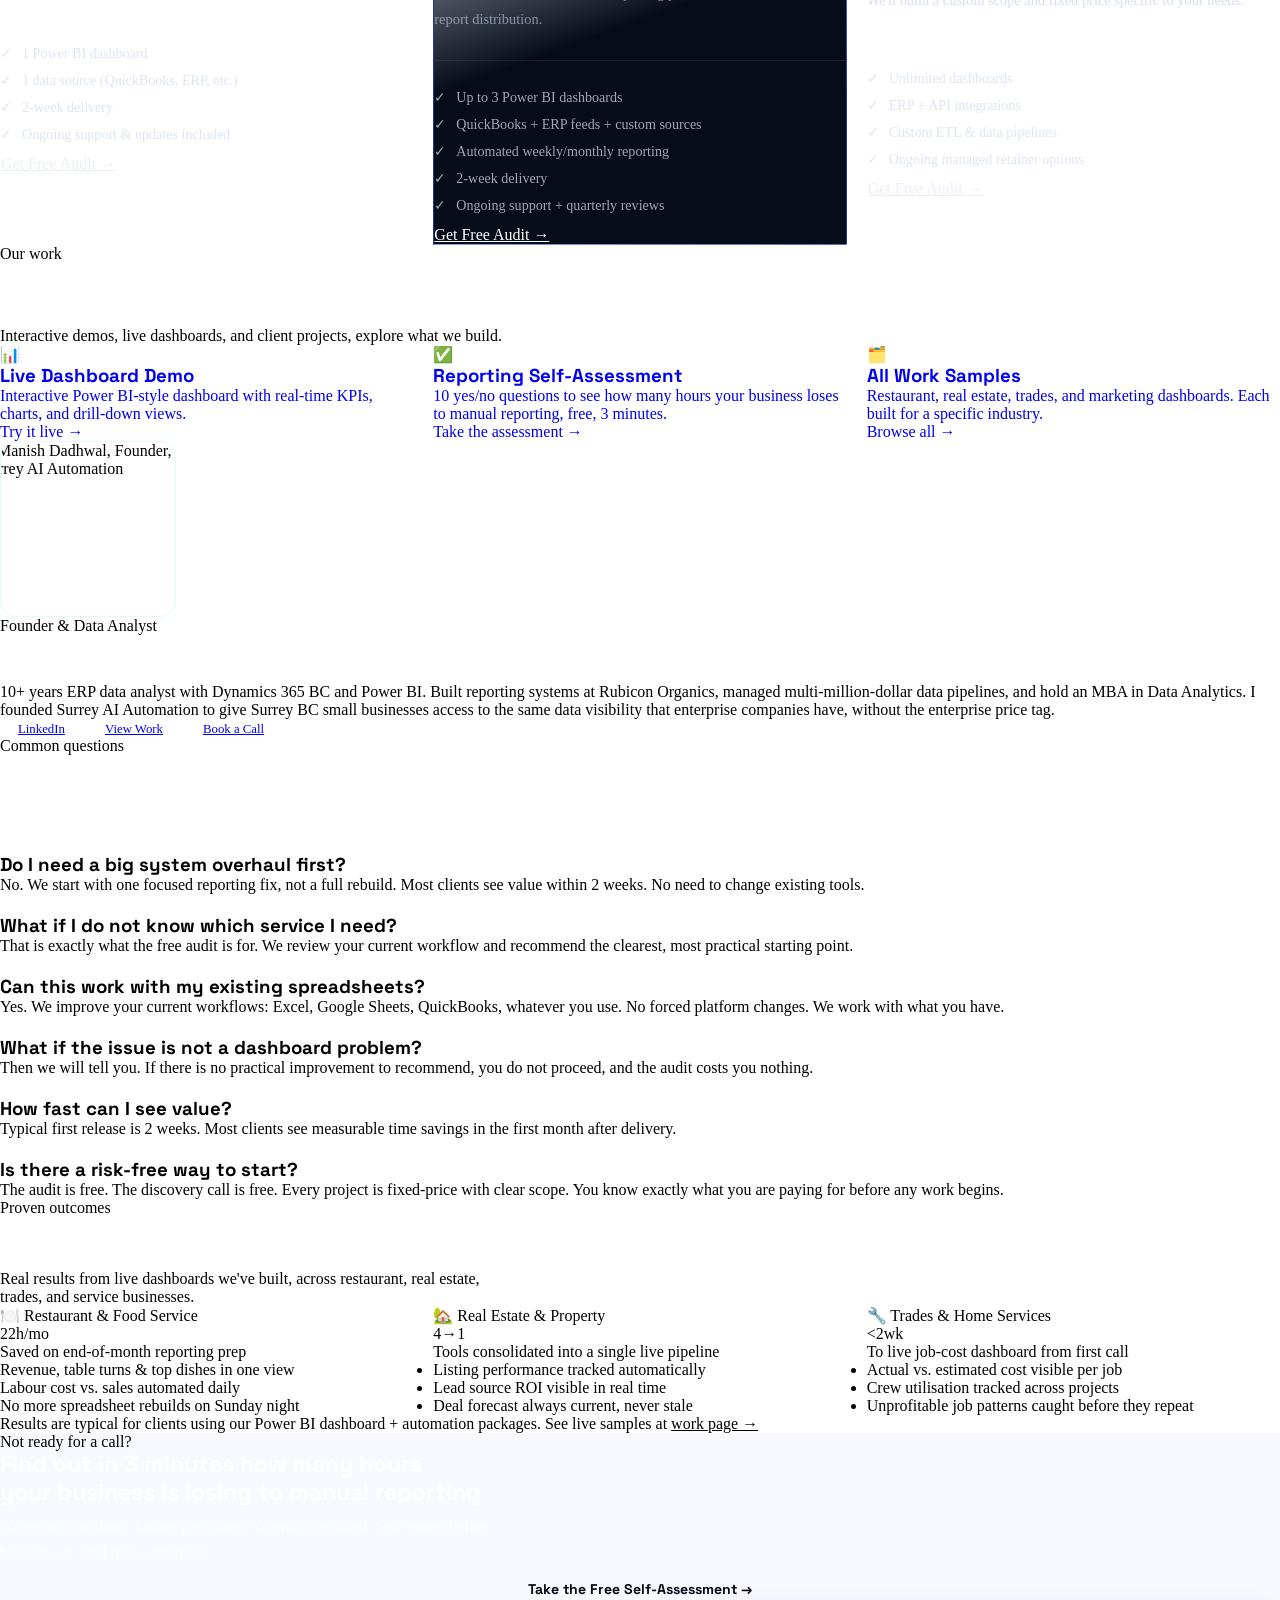
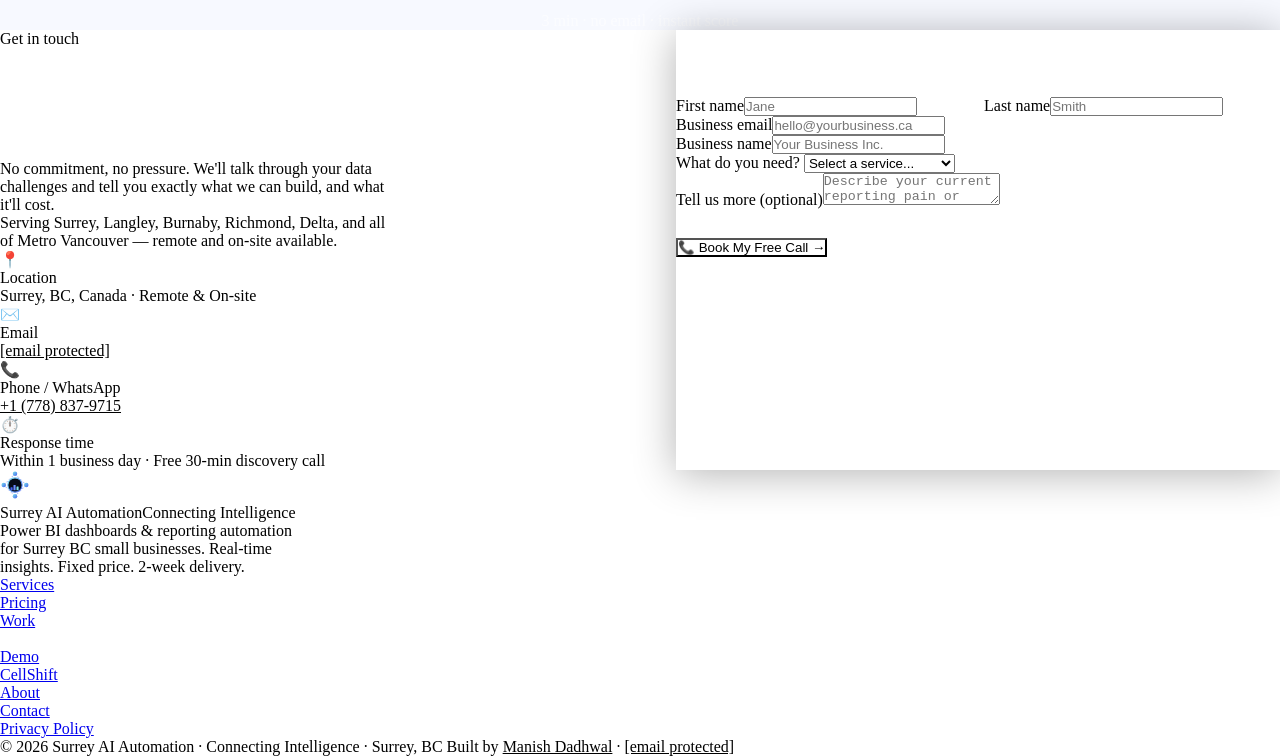
==== commit e5f7fb77: "seo: on-page + technical SEO pass for Canada #1 target - Title: keyword-first "Surrey AI Automation " ====
--- a/Desktop/AI & Automation/AI youtube automation-Claude Cowork/AI Youtube automation/surrey-ai-automation-site/index.html
+++ b/Desktop/AI & Automation/AI youtube automation-Claude Cowork/AI Youtube automation/surrey-ai-automation-site/index.html
@@ -3,8 +3,8 @@
 <head>
   <meta charset="UTF-8" />
   <meta name="viewport" content="width=device-width, initial-scale=1.0" />
-  <title>Surrey AI Automation · Connecting Intelligence · Power BI & Reporting · Surrey BC</title>
-  <meta name="description" content="Connecting Intelligence. Surrey AI Automation builds Power BI dashboards and automated reporting pipelines for Surrey BC small businesses. Real-time insights. Fixed price. 2-week delivery." />
+  <title>Surrey AI Automation | AI & Business Automation Surrey BC</title>
+  <meta name="description" content="Surrey BC's AI automation and reporting experts. Power BI dashboards, workflow automation, and data integration for small businesses in Surrey, Langley, and Metro Vancouver. Fixed price. 2-week delivery." />
 
   <!-- ── SEO Open Graph ── -->
   <meta property="og:type"        content="website" />
@@ -25,8 +25,10 @@
   <meta name="geo.position"  content="49.1913;-122.8490" />
   <meta name="ICBM"          content="49.1913, -122.8490" />
 
-  <!-- ── AI training opt-out & content protection ── -->
-  <meta name="robots" content="noai, noimageai, noimageindex" />
+  <!-- ── Crawl policy ── -->
+  <meta name="robots" content="index, follow, max-snippet:-1, max-image-preview:large, max-video-preview:-1" />
+  <!-- AI training opt-out (separate from indexing directives) -->
+  <meta name="robots" content="noai, noimageai" />
   <meta name="CCBot" content="noindex, nofollow" />
   <meta name="GPTBot" content="noindex, nofollow" />
   <meta name="Google-Extended" content="noindex, nofollow" />
@@ -45,9 +47,9 @@
   <script type="application/ld+json">
   {
     "@context": "https://schema.org",
-    "@type": "LocalBusiness",
+    "@type": ["LocalBusiness", "ProfessionalService"],
     "name": "Surrey AI Automation",
-    "description": "Power BI dashboards and reporting automation for Surrey BC small businesses. Real-time insights, fixed price, 2-week delivery.",
+    "description": "AI automation, Power BI dashboards, and workflow automation for Surrey BC small businesses. Real-time insights, fixed price, 2-week delivery.",
     "url": "https://surreyaiautomation.online",
     "logo": "https://surreyaiautomation.online/og-image.png",
     "image": "https://surreyaiautomation.online/og-image.png",
@@ -55,8 +57,10 @@
     "email": "hello@surreyaiautomation.online",
     "address": {
       "@type": "PostalAddress",
+      "streetAddress": "Surrey",
       "addressLocality": "Surrey",
       "addressRegion": "BC",
+      "postalCode": "V3W",
       "addressCountry": "CA"
     },
     "geo": {
@@ -84,6 +88,46 @@
   }
   </script>
 
+  <!-- ── FAQPage Schema ── -->
+  <script type="application/ld+json">
+  {
+    "@context": "https://schema.org",
+    "@type": "FAQPage",
+    "mainEntity": [
+      {
+        "@type": "Question",
+        "name": "Do I need a big system overhaul first?",
+        "acceptedAnswer": { "@type": "Answer", "text": "No. We start with one focused reporting fix, not a full rebuild. Most clients see value within 2 weeks. No need to change existing tools." }
+      },
+      {
+        "@type": "Question",
+        "name": "What if I do not know which service I need?",
+        "acceptedAnswer": { "@type": "Answer", "text": "That is exactly what the free audit is for. We review your current workflow and recommend the clearest, most practical starting point." }
+      },
+      {
+        "@type": "Question",
+        "name": "Can this work with my existing spreadsheets?",
+        "acceptedAnswer": { "@type": "Answer", "text": "Yes. We improve your current workflows: Excel, Google Sheets, QuickBooks, whatever you use. No forced platform changes." }
+      },
+      {
+        "@type": "Question",
+        "name": "What if the issue is not a dashboard problem?",
+        "acceptedAnswer": { "@type": "Answer", "text": "Then we will tell you. If there is no practical improvement to recommend, you do not proceed, and the audit costs you nothing." }
+      },
+      {
+        "@type": "Question",
+        "name": "How fast can I see value?",
+        "acceptedAnswer": { "@type": "Answer", "text": "Typical first release is 2 weeks. Most clients see measurable time savings in the first month after delivery." }
+      },
+      {
+        "@type": "Question",
+        "name": "Is there a risk-free way to start?",
+        "acceptedAnswer": { "@type": "Answer", "text": "The audit is free. The discovery call is free. Every project is fixed-price with clear scope. You know exactly what you are paying for before any work begins." }
+      }
+    ]
+  }
+  </script>
+
   <link rel="preconnect" href="https://fonts.googleapis.com" />
   <link rel="preconnect" href="https://fonts.gstatic.com" crossorigin />
   <link href="https://fonts.googleapis.com/css2?family=Space+Grotesk:wght@400;500;600;700&family=Inter:wght@300;400;500;600&display=swap" rel="stylesheet" />
@@ -92,13 +136,13 @@
   <link rel="stylesheet" href="assets/theme.css?v=1" />
   <!-- Prevent flash of unstyled/misaligned content in incognito (no cache) -->
   <style>
-    html{visibility:hidden;opacity:0;transition:opacity .35s ease}
+    html{transition:opacity .35s ease}
     html:not(.js-ready) .hero-headline,
     html:not(.js-ready) .hero-accent-text,
     html:not(.js-ready) .hero-btns { opacity:0; }
   </style>
-  <script src="https://cdn.jsdelivr.net/npm/gsap@3.12.5/dist/gsap.min.js" integrity="sha384-g4NTh/Iv5PPU4xPyhEWqPcwtNXOvdaDI8LLnyYfyNZOjKJeYQyjzQ9X5275eBjpt" crossorigin="anonymous"></script>
-  <script src="https://cdn.jsdelivr.net/npm/gsap@3.12.5/dist/ScrollTrigger.min.js" integrity="sha384-Z3REaz79l2IaAZqJsSABtTbhjgOUYyV3p90XNnAPCSHg3EMTz1fouunq9WZRtj3d" crossorigin="anonymous"></script>
+  <script defer src="https://cdn.jsdelivr.net/npm/gsap@3.12.5/dist/gsap.min.js" integrity="sha384-g4NTh/Iv5PPU4xPyhEWqPcwtNXOvdaDI8LLnyYfyNZOjKJeYQyjzQ9X5275eBjpt" crossorigin="anonymous"></script>
+  <script defer src="https://cdn.jsdelivr.net/npm/gsap@3.12.5/dist/ScrollTrigger.min.js" integrity="sha384-Z3REaz79l2IaAZqJsSABtTbhjgOUYyV3p90XNnAPCSHg3EMTz1fouunq9WZRtj3d" crossorigin="anonymous"></script>
   <style>
     * { box-sizing: border-box; margin: 0; padding: 0; }
     body { overflow-x: hidden; }
@@ -379,7 +423,7 @@
 <body class="antialiased grid-bg">
 <div id="bgBase" style="position:fixed;inset:0;background:#060C18;z-index:-2;pointer-events:none;"></div>
 <div id="bgOverlay" style="position:fixed;inset:0;z-index:0;pointer-events:none;background:linear-gradient(to bottom,rgba(6,12,24,0.72) 0%,rgba(6,12,24,0.55) 50%,rgba(6,12,24,0.78) 100%);"></div>
-<video id="bhVideo" autoplay muted loop playsinline style="position:fixed;top:0;left:0;width:100%;height:100%;z-index:-1;object-fit:cover;pointer-events:none;opacity:0;transition:opacity 1.5s ease-in;filter:brightness(0.5) contrast(1.1);" src="bh_god_pullin.mp4"></video>
+<video id="bhVideo" autoplay muted loop playsinline preload="none" style="position:fixed;top:0;left:0;width:100%;height:100%;z-index:-1;object-fit:cover;pointer-events:none;opacity:0;transition:opacity 1.5s ease-in;filter:brightness(0.5) contrast(1.1);" src="bh_god_pullin.mp4"></video>
 <canvas id="cosmicBg" style="position:fixed;top:0;left:0;width:100%;height:100%;z-index:0;pointer-events:none;"></canvas>
 
 
@@ -477,7 +521,7 @@
         <span class="hero-dot"></span>
         Data Analytics &amp; Reporting Automation &nbsp;·&nbsp; Surrey &amp; Metro Vancouver
       </div>
-      <h1 class="hero-headline">Stop Wasting<br/>Hours on<br/>Reports.</h1>
+      <h1 class="hero-headline">Surrey's AI<br/>Automation<br/>Experts.</h1>
       <div class="hero-accent">
         <span class="hero-accent-dot"></span>
         <span class="hero-accent-text">Live dashboards &amp; automated<br/>reporting, delivered in 2 weeks.</span>
@@ -726,7 +770,7 @@
     <div class="grid md:grid-cols-3 gap-px bg-white/[0.07] rounded-2xl overflow-hidden border border-white/[0.07]">
       <a href="service-powerbi.html" class="service-card group relative bg-white/[0.03] transition-all duration-300 hover:bg-white/[0.06] overflow-hidden" style="text-decoration:none;display:block">
         <div class="relative h-44 overflow-hidden">
-          <img src="svc-powerbi.png" alt="Power BI Dashboards" style="width:100%;height:100%;object-fit:cover;object-position:center;transition:transform .5s ease;filter:brightness(.88) saturate(1.1)"/>
+          <img src="svc-powerbi.png" alt="Power BI Dashboards" width="400" height="176" loading="lazy" style="width:100%;height:100%;object-fit:cover;object-position:center;transition:transform .5s ease;filter:brightness(.88) saturate(1.1)"/>
           <div style="position:absolute;inset:0;background:linear-gradient(to bottom,transparent 40%,rgba(6,12,24,1) 100%);pointer-events:none"></div>
           <div class="absolute top-4 left-4 text-xs font-bold text-white/58 tracking-widest">01</div>
         </div>
@@ -743,7 +787,7 @@
       </a>
       <a href="service-automation.html" class="service-card group relative bg-white/[0.03] transition-all duration-300 hover:bg-white/[0.06] overflow-hidden" style="text-decoration:none;display:block">
         <div class="relative h-44 overflow-hidden">
-          <img src="svc-automation.png" alt="Reporting Automation" style="width:100%;height:100%;object-fit:cover;object-position:center;transition:transform .5s ease;filter:brightness(.88) saturate(1.1)"/>
+          <img src="svc-automation.png" alt="Reporting Automation" width="400" height="176" loading="lazy" style="width:100%;height:100%;object-fit:cover;object-position:center;transition:transform .5s ease;filter:brightness(.88) saturate(1.1)"/>
           <div style="position:absolute;inset:0;background:linear-gradient(to bottom,transparent 40%,rgba(6,12,24,1) 100%);pointer-events:none"></div>
           <div class="absolute top-4 left-4 text-xs font-bold text-white/58 tracking-widest">02</div>
         </div>
@@ -760,7 +804,7 @@
       </a>
       <a href="service-integration.html" class="service-card group relative bg-white/[0.03] transition-all duration-300 hover:bg-white/[0.06] overflow-hidden" style="text-decoration:none;display:block">
         <div class="relative h-44 overflow-hidden">
-          <img src="svc-integration.png" alt="Data Integration" style="width:100%;height:100%;object-fit:cover;object-position:center;transition:transform .5s ease;filter:brightness(.88) saturate(1.1)"/>
+          <img src="svc-integration.png" alt="Data Integration" width="400" height="176" loading="lazy" style="width:100%;height:100%;object-fit:cover;object-position:center;transition:transform .5s ease;filter:brightness(.88) saturate(1.1)"/>
           <div style="position:absolute;inset:0;background:linear-gradient(to bottom,transparent 40%,rgba(6,12,24,1) 100%);pointer-events:none"></div>
           <div class="absolute top-4 left-4 text-xs font-bold text-white/58 tracking-widest">03</div>
         </div>
@@ -1328,7 +1372,8 @@
       <div>
         <div class="section-eyebrow"><div class="ey-line"></div><div class="ey-text">Get in touch</div></div>
         <h2 style="font-family:'Space Grotesk',system-ui,-apple-system,BlinkMacSystemFont,'Segoe UI',sans-serif;font-size:clamp(2rem,3.5vw,2.8rem);font-weight:700;letter-spacing:-.035em;line-height:1.08;color:#fff;margin-bottom:16px">Start with a<br/><span style="color:var(--blue2)">free 30-min call</span></h2>
-        <p class="text-white/68 leading-relaxed mb-10" style="max-width:400px">No commitment, no pressure. We'll talk through your data challenges and tell you exactly what we can build, and what it'll cost.</p>
+        <p class="text-white/68 leading-relaxed mb-4" style="max-width:400px">No commitment, no pressure. We'll talk through your data challenges and tell you exactly what we can build, and what it'll cost.</p>
+        <p class="text-white/45 text-xs leading-relaxed mb-10" style="max-width:400px">Serving Surrey, Langley, Burnaby, Richmond, Delta, and all of Metro Vancouver — remote and on-site available.</p>
         <ul class="space-y-5">
           <li class="flex items-start gap-4 pb-5 border-b border-white/[0.07]">
             <div class="w-9 h-9 flex-shrink-0 border border-white/[0.09] rounded-lg flex items-center justify-center text-base">📍</div>
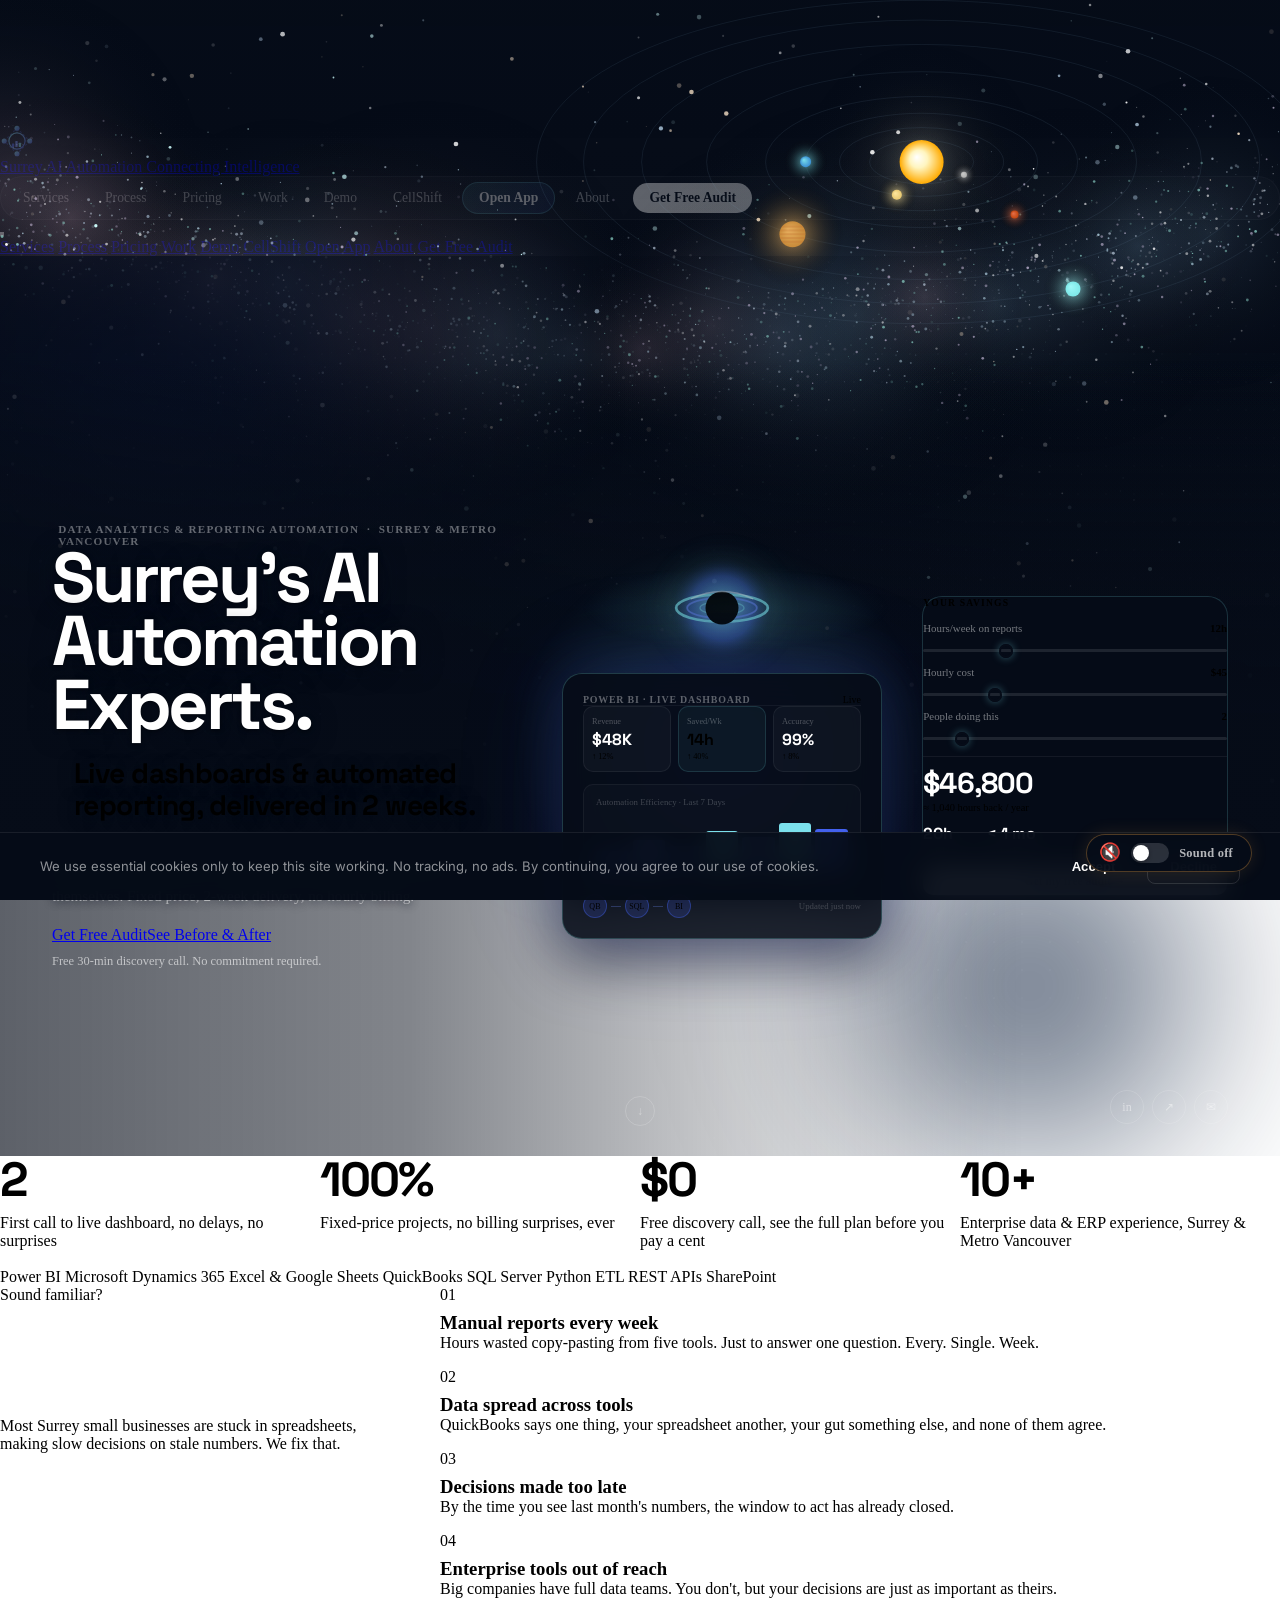
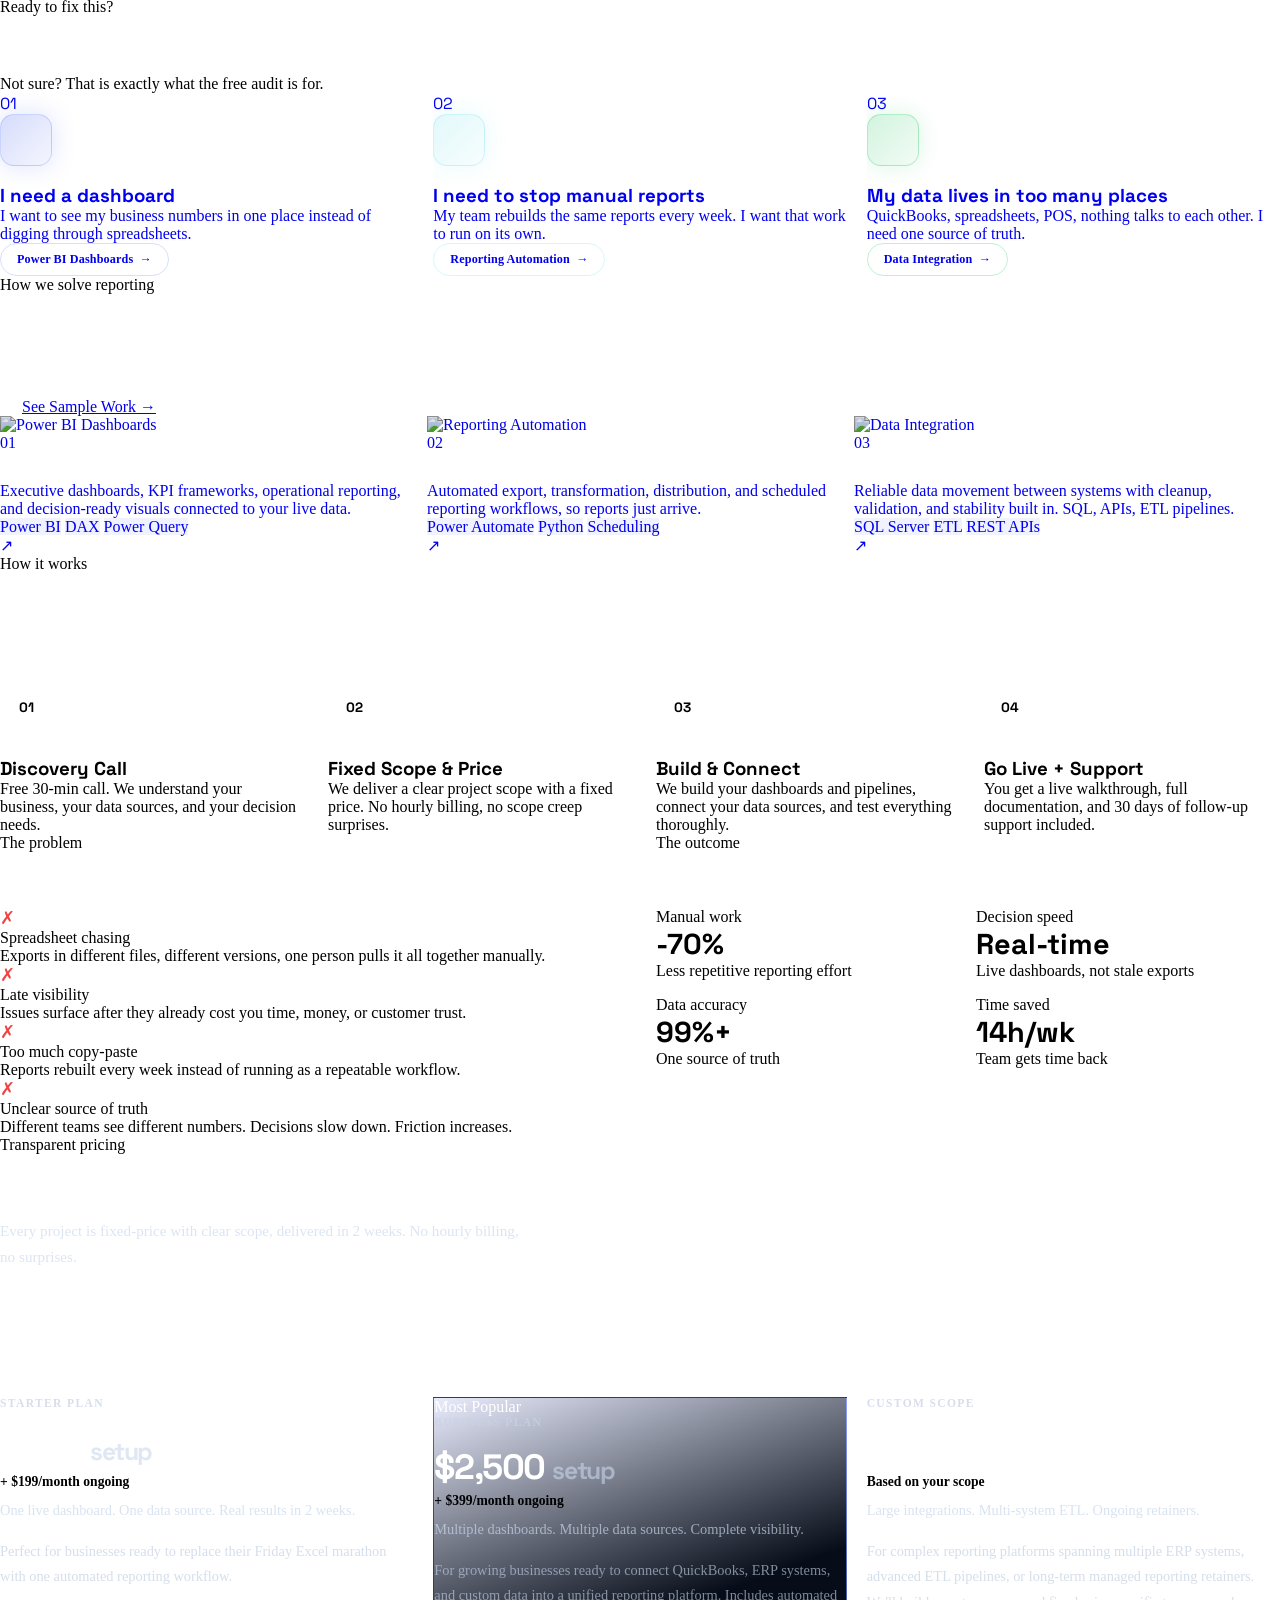
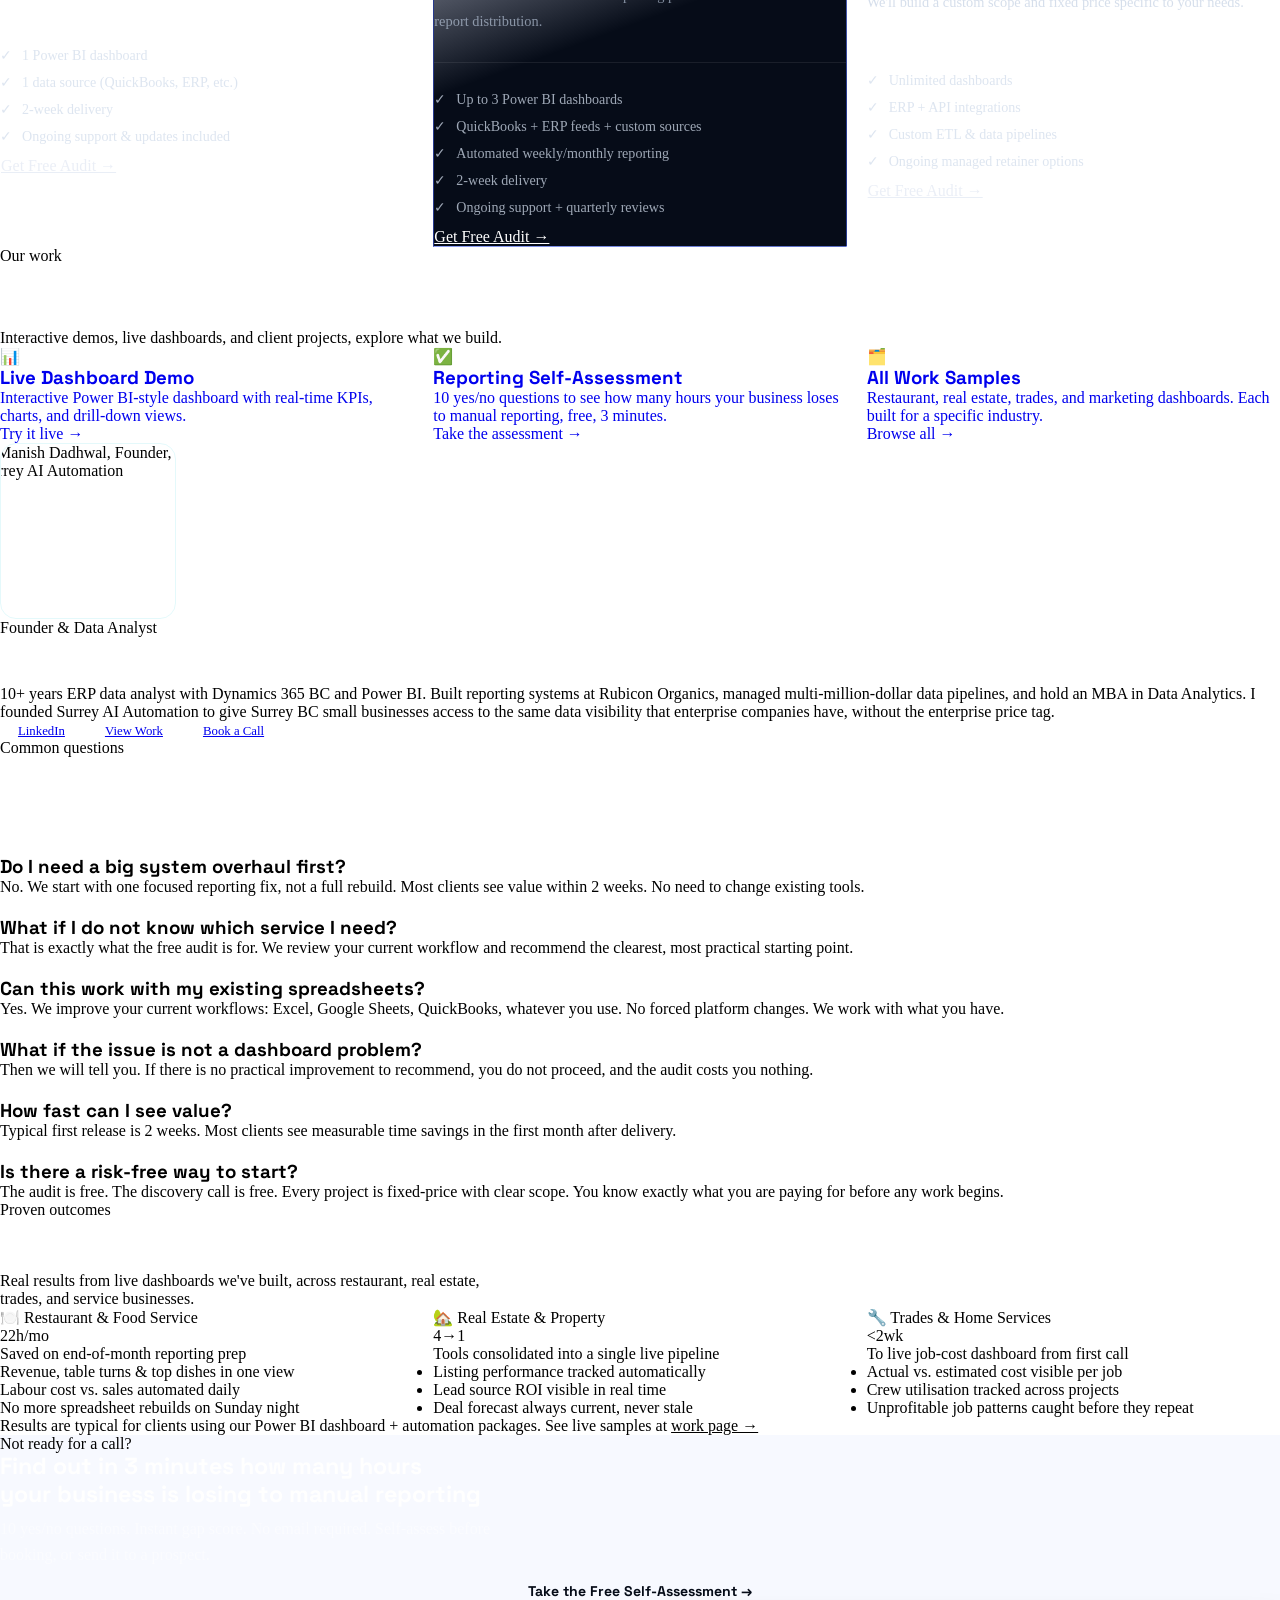
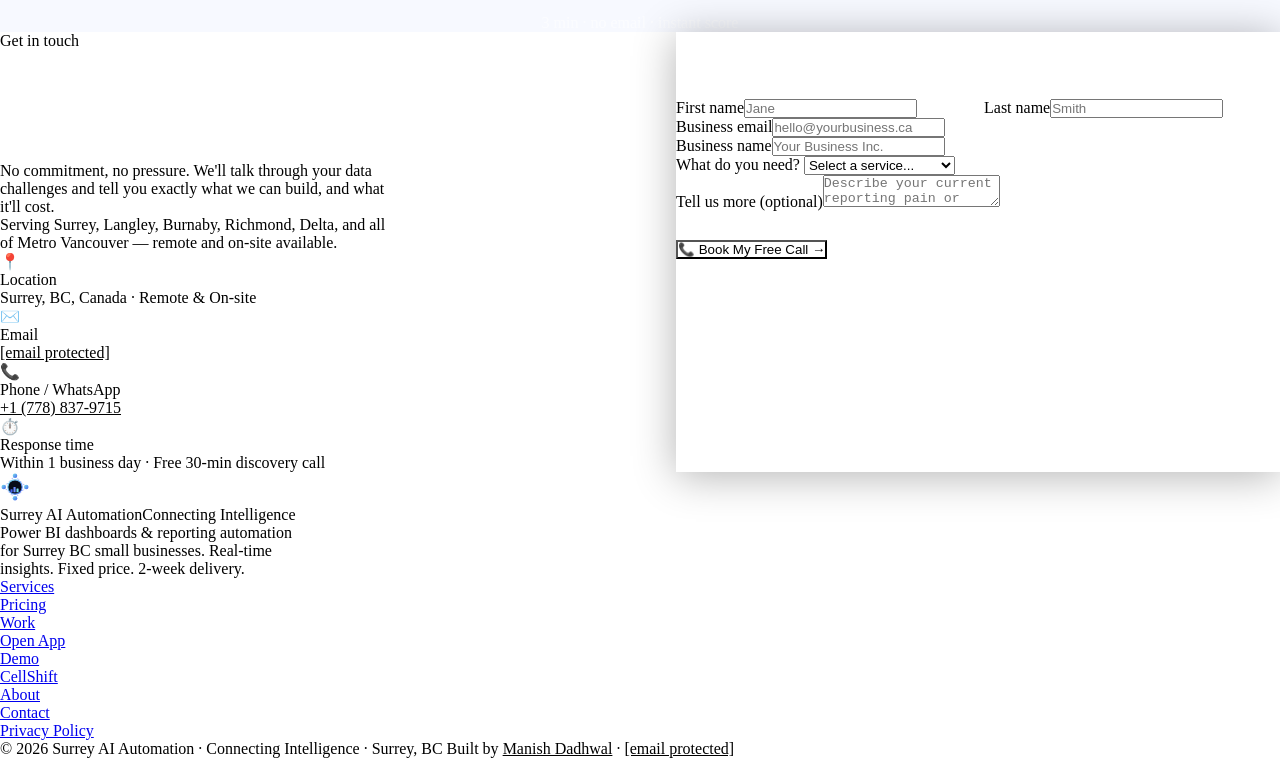
==== commit d362dc33: "fix: CellShift production-ready bug sweep - cellshift-app.html: sbRefresh + 401-retry in sbRest; syn" ====
--- a/Desktop/AI & Automation/AI youtube automation-Claude Cowork/AI Youtube automation/surrey-ai-automation-site/index.html
+++ b/Desktop/AI & Automation/AI youtube automation-Claude Cowork/AI Youtube automation/surrey-ai-automation-site/index.html
@@ -463,6 +463,7 @@
     <a href="showcase.html" class="nav-pill">Work</a>
     <a href="dashboard.html" class="nav-pill">Demo</a>
     <a href="cellshift.html" class="nav-pill">CellShift</a>
+    <a href="https://cellshift.surreyaiautomation.online" class="nav-pill nav-pill--active" rel="noopener">Open App</a>
     <a href="#founder" class="nav-pill">About</a>
     <a href="#contact" class="nav-pill nav-pill--cta">Get Free Audit</a>
   </div>
@@ -499,6 +500,7 @@
     <a href="showcase.html">Work</a>
     <a href="dashboard.html">Demo</a>
     <a href="cellshift.html">CellShift</a>
+    <a href="https://cellshift.surreyaiautomation.online" rel="noopener">Open App</a>
     <a href="#founder" onclick="closeMobileMenu()">About</a>
     <a href="#contact" onclick="closeMobileMenu()" class="mobile-cta">Get Free Audit</a>
   </div>
@@ -1438,7 +1440,7 @@
         <li><a href="#services" class="text-sm text-white/62 hover:text-white transition-colors">Services</a></li>
         <li><a href="#pricing" class="text-sm text-white/62 hover:text-white transition-colors">Pricing</a></li>
         <li><a href="showcase.html" class="text-sm text-white/62 hover:text-white transition-colors">Work</a></li>
-        <li></li>
+        <li><a href="https://cellshift.surreyaiautomation.online" rel="noopener" class="text-sm text-white/62 hover:text-white transition-colors">Open App</a></li>
         <li><a href="dashboard.html" class="text-sm text-white/62 hover:text-white transition-colors">Demo</a></li>
         <li><a href="cellshift.html" class="text-sm text-white/62 hover:text-white transition-colors">CellShift</a></li>
         <li><a href="#founder" class="text-sm text-white/62 hover:text-white transition-colors">About</a></li>
